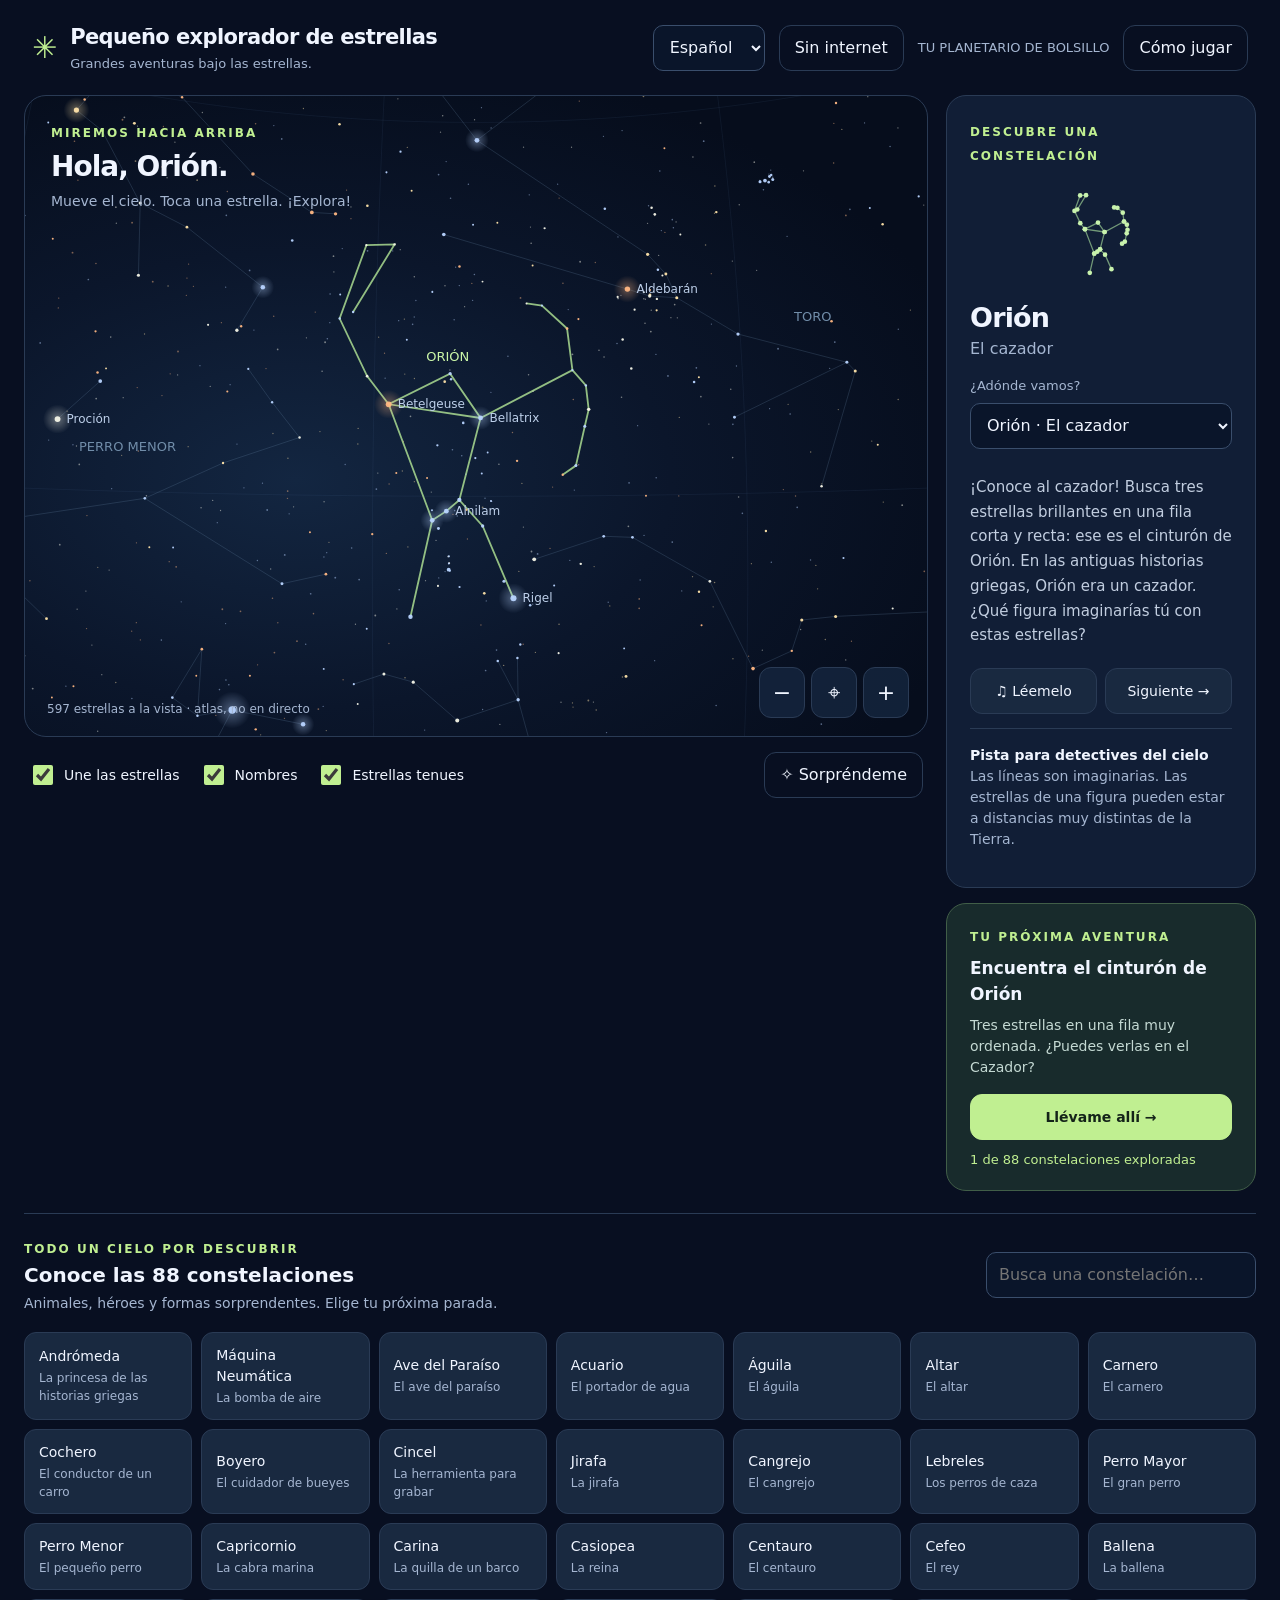
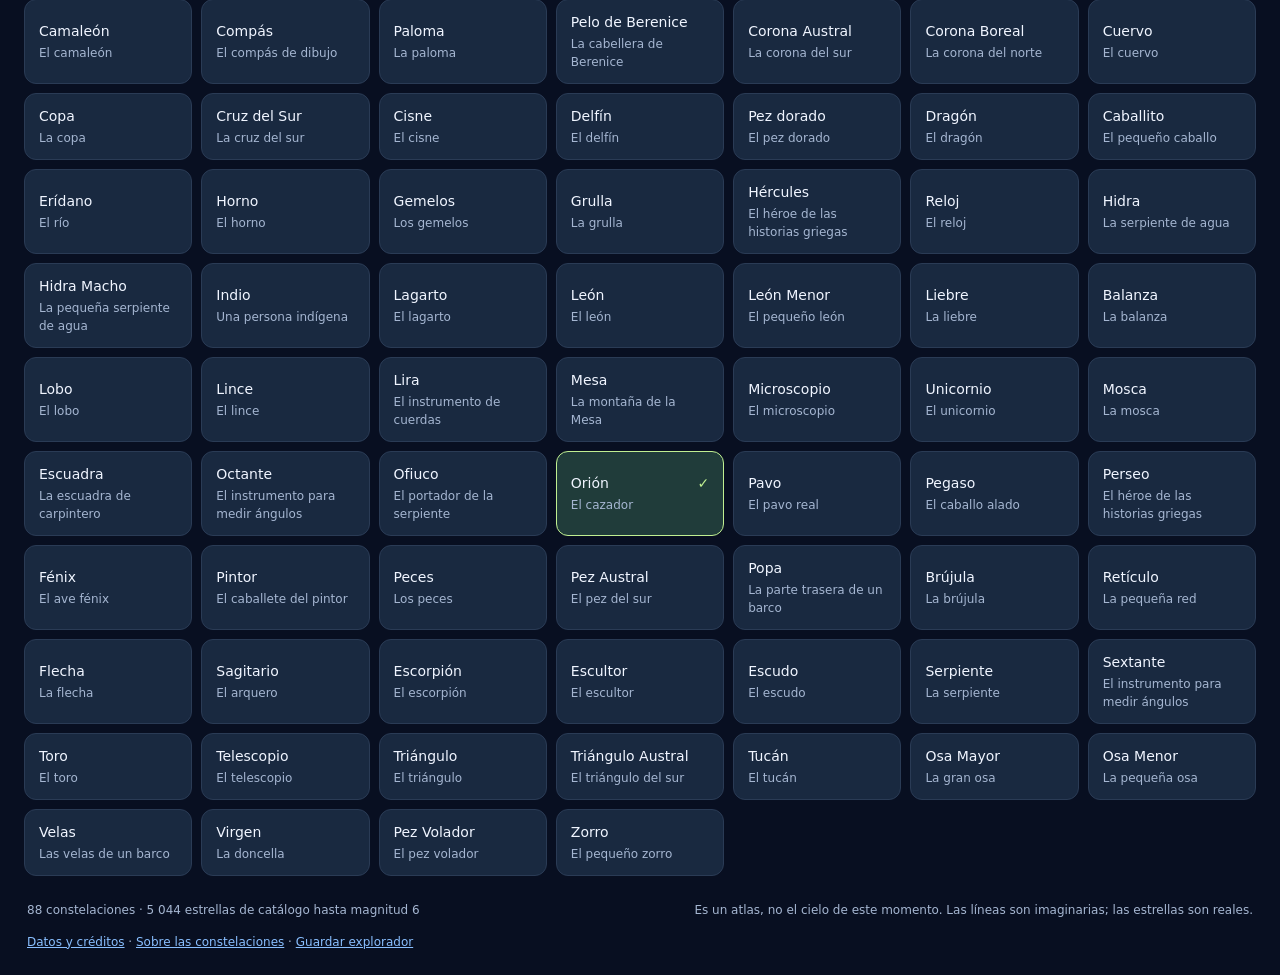
==== docs/index.html @ f2ec358d "Prepare standalone GitHub Pages site in docs folder" ====
<!doctype html>
<html lang="es"><head><meta charset="utf-8"><meta name="viewport" content="width=device-width, initial-scale=1"><meta name="theme-color" content="#080f21"><title>Explorador de estrellas</title>
<style>
:root{color-scheme:dark;--bg:#080f21;--panel:#111e36;--ink:#f0f5ff;--muted:#a5b6d1;--lime:#c0ef91;--line:#2a3b55;--blue:#89bfff}*{box-sizing:border-box}body{margin:0;background:var(--bg);color:var(--ink);font:16px/1.5 system-ui,-apple-system,sans-serif}button,input,select{font:inherit}button,select{cursor:pointer}button{min-height:46px;border:1px solid var(--line);border-radius:12px;background:#192940;color:var(--ink);padding:10px 15px;transition:background .15s}button:hover{background:#263d59}button:focus-visible,input:focus-visible,select:focus-visible,canvas:focus-visible{outline:3px solid var(--lime);outline-offset:3px}button:disabled{opacity:.4;cursor:default}.primary{background:var(--lime);color:#142319;border-color:var(--lime);font-weight:700}.primary:hover{background:#d2ffad}.ghost{background:transparent}.eyebrow{font-size:12px;font-weight:700;letter-spacing:.17em;text-transform:uppercase;color:var(--lime)}header{max-width:1600px;margin:auto;padding:22px 32px;display:flex;justify-content:space-between;align-items:center;gap:15px}.brand{display:flex;align-items:center;gap:13px}.brandmark{font-size:30px;color:var(--lime)}h1{font-size:21px;letter-spacing:-.6px;margin:0}.brand p{margin:0;font-size:13px;color:var(--muted)}.header-right{display:flex;align-items:center;gap:14px}.badge{font-size:13px;color:var(--muted)}main{max-width:1600px;margin:auto;padding:0 24px 24px}.workspace{display:grid;grid-template-columns:minmax(0,1fr) 310px;gap:18px}.sky-panel{position:relative;min-width:0;border:1px solid var(--line);border-radius:22px;overflow:hidden;background:radial-gradient(ellipse at 30% 60%,#132641 0,#0b162b 42%,#060d1c 80%)}.sky-title{position:absolute;top:24px;left:26px;pointer-events:none;z-index:1}.sky-title h2{font-size:28px;line-height:1.1;letter-spacing:-1px;margin:8px 0}.sky-title p{font-size:14px;color:var(--muted);margin:0}.sky-meta{position:absolute;left:22px;bottom:18px;pointer-events:none;color:var(--muted);font-size:12px;max-width:calc(100% - 165px)}canvas{display:block;width:100%;height:640px;touch-action:none;cursor:grab}canvas:active{cursor:grabbing}.zoom{position:absolute;right:18px;bottom:18px;display:flex;gap:6px}.zoom button{width:46px;padding:8px;font-size:22px;background:#13233beb}.map-toolbar{display:flex;align-items:center;justify-content:space-between;gap:14px;padding:15px 5px 0;flex-wrap:wrap}.toggles{display:flex;gap:20px;flex-wrap:wrap}.toggles label{display:flex;align-items:center;gap:8px;min-height:44px;font-size:14px;cursor:pointer}input[type=checkbox]{width:20px;height:20px;accent-color:var(--lime)}aside{display:flex;flex-direction:column;gap:15px}.explore-card{padding:23px;background:var(--panel);border:1px solid var(--line);border-radius:20px}.explore-card h2{font-size:27px;letter-spacing:-.8px;line-height:1.2;margin:15px 0 3px}.translation{color:var(--muted);margin:0 0 15px;font-size:16px}.description{font-size:15px;color:#c2cee0;margin:16px 0 20px;line-height:1.65}.wide{width:100%}.picker-label{font-size:13px;color:var(--muted);display:block;margin:0 0 7px}select,input[type=search]{width:100%;min-height:46px;border:1px solid #3a4e6c;border-radius:10px;padding:10px 12px;background:#0a152a;color:var(--ink)}select{margin-bottom:10px}.mini-map{display:block;width:100%;height:105px;margin:15px 0 0}.card-bottom{display:flex;gap:8px}.card-bottom button{font-size:14px;padding:10px;flex:1}.fact{border-top:1px solid var(--line);padding-top:16px;font-size:14px;color:var(--muted)}.fact strong{color:var(--ink)}.mission{padding:20px 23px;border:1px solid #415e48;background:#182b2c;border-radius:20px}.mission h3{font-size:17px;margin:8px 0}.mission p{color:#c4d9d3;font-size:14px;margin:0 0 16px}.mission button{font-size:14px}.progress{font-size:13px;color:var(--lime);margin-top:10px}.catalog{margin-top:22px;border-top:1px solid var(--line);padding-top:22px}.catalog-heading{display:flex;align-items:center;justify-content:space-between;gap:16px;flex-wrap:wrap}.catalog h2{font-size:20px;margin:0}.catalog-heading p{font-size:14px;color:var(--muted);margin:3px 0 0}.catalog input{width:270px}.constellation-grid{display:grid;grid-template-columns:repeat(auto-fill,minmax(155px,1fr));gap:9px;margin-top:18px}.constellation-grid button{text-align:left;padding:12px 14px;font-size:14px}.constellation-grid small{display:block;color:var(--muted);font-size:12px;margin-top:2px}.constellation-grid button[aria-pressed=true]{border-color:var(--lime);background:#203c3a}.visited{float:right;color:var(--lime)}footer{display:flex;justify-content:space-between;gap:14px;flex-wrap:wrap;font-size:12px;color:var(--muted);padding:25px 3px 0}a{color:var(--blue)}dialog{max-width:530px;width:calc(100% - 32px);background:var(--panel);color:var(--ink);border:1px solid var(--line);border-radius:20px;padding:28px}dialog::backdrop{background:#000a}dialog h2{margin-top:0}dialog li{margin:12px 0}dialog p,dialog li{color:#c2cee0}.star-info{display:none;border:1px solid #536f93;background:#162844;border-radius:16px;padding:18px;margin-bottom:15px}.star-info h3{font-size:22px;margin:0 0 6px}.star-info p{font-size:14px;color:#c3d3e8;margin:8px 0}.star-info .close{float:right;min-height:36px;padding:4px 10px}.star-info.visible{display:block}.no-results{color:var(--muted)}@media(min-width:1400px){canvas{height:690px}.workspace{grid-template-columns:minmax(0,1fr) 340px}}@media(max-width:950px){header{padding:18px 22px}.workspace{grid-template-columns:minmax(0,1fr) 270px;gap:12px}.explore-card{padding:18px}canvas{height:620px}.sky-title{left:20px}.sky-title h2{font-size:24px}.badge{display:none}}@media(max-width:700px){header{padding:15px 16px}h1{font-size:18px}.brand p{font-size:12px}.brandmark{font-size:25px}main{padding:0 12px 20px}.workspace{grid-template-columns:1fr}.sky-title{top:18px;left:18px}.sky-title h2{font-size:24px}canvas{height:480px}.sky-panel{border-radius:17px}.map-toolbar{padding-bottom:6px}.toggles{gap:10px}aside{display:grid;grid-template-columns:1fr 1fr;align-items:start}.explore-card{grid-column:1/-1}.mini-map{height:100px}.mission{grid-column:1/-1}.catalog input{width:100%}.catalog-heading{align-items:stretch}.header-right button{padding:8px 12px;font-size:14px}.sky-meta{font-size:11px}.constellation-grid{grid-template-columns:repeat(2,minmax(0,1fr))}}@media(prefers-reduced-motion:reduce){*{transition:none!important}}
.header-right{flex-wrap:wrap;justify-content:flex-end}.language-label select{width:auto;margin:0;min-width:112px}.sr-only{position:absolute;width:1px;height:1px;overflow:hidden;clip-path:inset(50%)}.offline-status{font-size:14px;color:var(--lime);margin:12px 0}.offline-link{display:block;margin:12px 0;padding:12px;border:1px solid var(--line);border-radius:12px;text-align:center;text-decoration:none} @media(max-width:700px){header{flex-wrap:wrap}.header-right{width:100%;justify-content:flex-start;gap:8px}.brand{width:100%}.header-right button{flex:1}.header-right select{font-size:16px}}
</style><link rel="manifest" href="./manifest.webmanifest"><link rel="apple-touch-icon" href="./icon-192.png"><meta name="apple-mobile-web-app-capable" content="yes"><meta name="apple-mobile-web-app-status-bar-style" content="black-translucent"></head><body>
<header><div class="brand"><span class="brandmark" aria-hidden="true">✳</span><div><h1 data-i18n="title">Pequeño explorador de estrellas</h1><p><span data-i18n="tagline">Big adventures. One night sky.</span></p></div></div><div class="header-right"><label class="language-label"><span class="sr-only" data-i18n="language">Language / Idioma</span><select id="language" aria-label="Language / Idioma"><option value="es">Español</option><option value="en">English</option></select></label><button id="offlineButton" class="ghost"><span data-i18n="offline">Use offline</span></button><span class="badge"><span data-i18n="badge">YOUR POCKET PLANETARIUM</span></span><button id="help" class="ghost"><span data-i18n="help">How to play</span></button></div></header>
<main><div class="workspace"><section><div class="sky-panel"><div class="sky-title"><span class="eyebrow"><span data-i18n="look">LET’S LOOK UP</span></span><h2 id="skyHeading">Hello, Orion.</h2><p><span data-i18n="hint">Drag the sky. Tap a star. Get curious.</span></p></div><canvas id="sky" tabindex="0" role="img" aria-label="Interactive sky atlas. Drag to look around, pinch to zoom, or use arrow keys and plus and minus. Tap a star for details. Use the constellation list below for keyboard navigation.">Interactive star map. Choose a constellation below to read about it.</canvas><div class="sky-meta" id="skyMeta">Sky atlas · explore any direction</div><div class="zoom"><button id="out" aria-label="Zoom out">−</button><button id="home" aria-label="Return to selected constellation">⌖</button><button id="in" aria-label="Zoom in">+</button></div></div><div class="map-toolbar"><div class="toggles"><label><input type="checkbox" id="lines" checked><span data-i18n="lines">Connect the stars</span></label><label><input type="checkbox" id="labels" checked><span data-i18n="labels">Names</span></label><label><input type="checkbox" id="faint" checked><span data-i18n="faint">Faint stars</span></label></div><button id="surprise" class="ghost">✧ Surprise me</button></div></section>
<aside><div class="explore-card"><span class="eyebrow"><span data-i18n="spotlight">CONSTELLATION SPOTLIGHT</span></span><svg id="mini" class="mini-map" aria-label="Selected constellation pattern" role="img"></svg><h2 id="name">Orion</h2><p id="translation" class="translation">The Hunter</p><label for="choose" class="picker-label"><span data-i18n="where">Where shall we go?</span></label><select id="choose" aria-label="Choose from all 88 constellations"></select><div id="starInfo" class="star-info" aria-live="polite"></div><p id="description" class="description"></p><div class="card-bottom"><button id="listen">♫ Read to me</button><button id="next"><span data-i18n="next">Next →</span></button></div><p id="fact" class="fact"></p></div><div class="mission"><span class="eyebrow"><span data-i18n="adventure">YOUR NEXT ADVENTURE</span></span><h3 id="missionTitle">Find Orion’s belt</h3><p id="missionText">Three stars in a neat little row. Can you spot them in the Hunter?</p><button id="missionButton" class="primary wide"><span data-i18n="take">Take me there →</span></button><div id="progress" class="progress" aria-live="polite">1 of 88 constellations explored</div></div></aside></div>
<section class="catalog"><div class="catalog-heading"><div><span class="eyebrow"><span data-i18n="entire">AN ENTIRE SKY TO DISCOVER</span></span><h2><span data-i18n="meet">Meet all 88 constellations</span></h2><p><span data-i18n="catalogHint">Animals, heroes, and surprising shapes. Pick your next stop.</span></p></div><input id="search" type="search" placeholder="Find a constellation…" aria-label="Search constellations by name or meaning"></div><div id="grid" class="constellation-grid"></div></section>
<footer><span id="coverage"></span><span><span data-i18n="atlasNote">Atlas view, not your sky right now. Lines are imaginary; stars are real.</span></span><span><a href="https://github.com/ofrohn/d3-celestial" target="_blank" rel="noreferrer"><span data-i18n="credits">Star data & credits</span></a> · <a href="https://iauarchive.eso.org/public/themes/constellations/" target="_blank" rel="noreferrer"><span data-i18n="about">About constellations</span></a> · <a href="explorer.html" download="little-star-explorer.html"><span data-i18n="save">Save explorer</span></a></span></footer>
</main><dialog id="helpDialog"><h2><span data-i18n="helpTitle">Your adventure starts here ✧</span></h2><ol id="helpSteps"><li><strong>Drag the sky</strong> with one finger to look around.</li><li><strong>Pinch with two fingers</strong> or use + and − to zoom.</li><li><strong>Tap a star</strong> to find its name and color.</li><li><strong>Choose a constellation</strong> and follow its connect-the-dots shape.</li><li>Try <strong>Read to me</strong> to hear the words aloud.</li></ol><p><span data-i18n="helpAtlas">This is a map of the whole sky, not a live view from your garden. Stars can be very far apart even when they look close together. The drawings are one way people imagine the patterns; different cultures tell different stories.</span></p><p><span data-i18n="helpStorage">Your discoveries are saved on this device when browser storage is available. No account needed in a copy hosted on your own website.</span></p><button id="closeHelp" class="primary wide"><span data-i18n="closeHelp">Let’s explore!</span></button></dialog>
<!--
Third-party notices: d3-celestial data by Olaf Frohn.
Copyright (c) 2015, Olaf Frohn
All rights reserved.

Redistribution and use in source and binary forms, with or without modification, are permitted provided that the following conditions are met:

1. Redistributions of source code must retain the above copyright notice, this list of conditions and the following disclaimer.

2. Redistributions in binary form must reproduce the above copyright notice, this list of conditions and the following disclaimer in the documentation and/or other materials provided with the distribution.

3. Neither the name of the copyright holder nor the names of its contributors may be used to endorse or promote products derived from this software without specific prior written permission.

THIS SOFTWARE IS PROVIDED BY THE COPYRIGHT HOLDERS AND CONTRIBUTORS "AS IS" AND ANY EXPRESS OR IMPLIED WARRANTIES, INCLUDING, BUT NOT LIMITED TO, THE IMPLIED WARRANTIES OF MERCHANTABILITY AND FITNESS FOR A PARTICULAR PURPOSE ARE DISCLAIMED. IN NO EVENT SHALL THE COPYRIGHT HOLDER OR CONTRIBUTORS BE LIABLE FOR ANY DIRECT, INDIRECT, INCIDENTAL, SPECIAL, EXEMPLARY, OR CONSEQUENTIAL DAMAGES (INCLUDING, BUT NOT LIMITED TO, PROCUREMENT OF SUBSTITUTE GOODS OR SERVICES; LOSS OF USE, DATA, OR PROFITS; OR BUSINESS INTERRUPTION) HOWEVER CAUSED AND ON ANY THEORY OF LIABILITY, WHETHER IN CONTRACT, STRICT LIABILITY, OR TORT (INCLUDING NEGLIGENCE OR OTHERWISE) ARISING IN ANY WAY OUT OF THE USE OF THIS SOFTWARE, EVEN IF ADVISED OF THE POSSIBILITY OF SUCH DAMAGE.
-->
<dialog id="offlineDialog"><h2 data-i18n="offlineTitle">Take the stars with you</h2><p data-i18n="offlineIntro">The map, stars, stories, and both languages are included. Choose how to keep them.</p><a id="offlinePage" class="offline-link" href="./offline/index.html" target="_top" data-i18n="offlineOpen">Open the tablet offline edition</a><ol id="offlineSteps"></ol><p id="offlineStatus" class="offline-status" role="status"></p><p data-i18n="offlineFile">On a computer, save the HTML file and open it in a web browser without internet. On iPad, use Add to Home Screen; the Files preview may not run interactive HTML.</p><a id="offlineDownload" class="offline-link" download="explorador-estrellas.html" data-i18n="offlineDownload">Download the complete HTML file</a><p data-i18n="offlineVoice">Read-aloud needs a voice installed on the device. Some voices need internet. The text and map always work offline after saving.</p><button id="closeOffline" class="primary wide" data-i18n="done">Done</button></dialog>
<script id="atlas-data" type="application/json">{"stars":[{"id":88,"p":[0.2691,-48.8099],"mag":5.71,"bv":0.911,"name":""},{"id":107,"p":[0.3338,-50.3374],"mag":5.53,"bv":1.615,"name":""},{"id":122,"p":[0.3988,-77.0657],"mag":4.78,"bv":1.254,"name":""},{"id":124,"p":[0.4042,61.2228],"mag":5.58,"bv":0.407,"name":""},{"id":145,"p":[0.456,-3.0275],"mag":5.13,"bv":-0.128,"name":""},{"id":154,"p":[0.4901,-6.0141],"mag":4.37,"bv":1.631,"name":""},{"id":171,"p":[0.5423,27.0823],"mag":5.8,"bv":0.69,"name":""},{"id":183,"p":[0.583,-29.7204],"mag":5.04,"bv":-0.15,"name":""},{"id":194,"p":[0.6238,8.4855],"mag":5.7,"bv":0.315,"name":""},{"id":207,"p":[0.6504,66.099],"mag":5.87,"bv":1.073,"name":""},{"id":301,"p":[0.935,-17.336],"mag":4.55,"bv":-0.047,"name":""},{"id":330,"p":[1.0569,62.2877],"mag":5.9,"bv":0.274,"name":""},{"id":343,"p":[1.0825,-16.529],"mag":5.78,"bv":1.084,"name":""},{"id":355,"p":[1.1255,-10.5095],"mag":4.99,"bv":1.619,"name":""},{"id":377,"p":[1.1721,-71.4369],"mag":5.59,"bv":-0.1,"name":""},{"id":379,"p":[1.1749,67.1664],"mag":5.68,"bv":1.051,"name":""},{"id":418,"p":[1.2756,61.314],"mag":5.8,"bv":-0.067,"name":""},{"id":443,"p":[1.3339,-5.7076],"mag":4.61,"bv":1.029,"name":""},{"id":476,"p":[1.4248,13.3963],"mag":5.55,"bv":0.901,"name":""},{"id":518,"p":[1.5659,58.4367],"mag":5.98,"bv":0.687,"name":""},{"id":522,"p":[1.5799,-49.0752],"mag":5.7,"bv":0.519,"name":""},{"id":531,"p":[1.6106,64.1962],"mag":5.57,"bv":-0.023,"name":""},{"id":636,"p":[1.9454,-22.5086],"mag":5.93,"bv":0.141,"name":""},{"id":655,"p":[2.0145,-33.5293],"mag":5.67,"bv":1.119,"name":""},{"id":671,"p":[2.0731,-8.8241],"mag":5.99,"bv":1.034,"name":""},{"id":677,"p":[2.0969,29.0904],"mag":2.07,"bv":-0.038,"name":"Alpheratz"},{"id":729,"p":[2.2601,18.212],"mag":5.57,"bv":1.043,"name":""},{"id":746,"p":[2.2945,59.1498],"mag":2.28,"bv":0.38,"name":"Caph"},{"id":761,"p":[2.3378,-27.9879],"mag":5.42,"bv":0.414,"name":""},{"id":765,"p":[2.3527,-45.7474],"mag":3.88,"bv":1.013,"name":""},{"id":813,"p":[2.5092,11.1458],"mag":5.54,"bv":-0.064,"name":""},{"id":814,"p":[2.5091,-82.224],"mag":5.29,"bv":1.049,"name":""},{"id":840,"p":[2.5786,-5.2486],"mag":5.84,"bv":0.973,"name":""},{"id":841,"p":[2.5802,46.0723],"mag":5.01,"bv":0.405,"name":""},{"id":873,"p":[2.6785,-12.5799],"mag":5.84,"bv":1.0,"name":""},{"id":910,"p":[2.8161,-15.468],"mag":4.89,"bv":0.487,"name":""},{"id":930,"p":[2.8934,-27.7997],"mag":5.41,"bv":1.346,"name":""},{"id":950,"p":[2.9334,-35.1331],"mag":5.24,"bv":0.459,"name":""},{"id":983,"p":[3.0416,-17.9383],"mag":5.29,"bv":1.478,"name":""},{"id":1067,"p":[3.309,15.1836],"mag":2.83,"bv":-0.19,"name":"Algenib"},{"id":1074,"p":[3.3318,-84.994],"mag":5.78,"bv":1.71,"name":""},{"id":1086,"p":[3.3785,41.0354],"mag":5.71,"bv":0.331,"name":""},{"id":1096,"p":[3.426,-26.0223],"mag":5.94,"bv":1.548,"name":""},{"id":1158,"p":[3.6151,-7.7805],"mag":5.13,"bv":1.601,"name":""},{"id":1168,"p":[3.6507,20.2067],"mag":4.79,"bv":1.572,"name":""},{"id":1170,"p":[3.6601,-18.9329],"mag":4.44,"bv":1.64,"name":""},{"id":1191,"p":[3.7271,-9.5696],"mag":5.77,"bv":-0.084,"name":""},{"id":1288,"p":[4.0369,-31.4464],"mag":5.66,"bv":1.35,"name":""},{"id":1354,"p":[4.2377,61.5332],"mag":5.74,"bv":0.898,"name":""},{"id":1366,"p":[4.2729,38.6816],"mag":4.61,"bv":0.059,"name":""},{"id":1372,"p":[4.2877,47.9474],"mag":5.86,"bv":-0.079,"name":""},{"id":1473,"p":[4.5819,36.7852],"mag":4.51,"bv":0.054,"name":""},{"id":1493,"p":[4.6594,31.5172],"mag":5.88,"bv":-0.014,"name":""},{"id":1562,"p":[4.857,-8.8239],"mag":3.56,"bv":1.214,"name":"Deneb Kaitos Shemali"},{"id":1599,"p":[5.0178,-64.8748],"mag":4.23,"bv":0.576,"name":""},{"id":1630,"p":[5.1017,30.9356],"mag":5.89,"bv":-0.098,"name":""},{"id":1645,"p":[5.1494,8.1903],"mag":5.38,"bv":1.343,"name":""},{"id":1647,"p":[5.1627,-69.6249],"mag":5.5,"bv":-0.046,"name":""},{"id":1657,"p":[5.1897,32.9112],"mag":5.79,"bv":1.595,"name":""},{"id":1686,"p":[5.2803,37.9686],"mag":5.16,"bv":0.442,"name":""},{"id":1706,"p":[5.3699,-77.4269],"mag":5.96,"bv":1.397,"name":""},{"id":1708,"p":[5.38,-28.9815],"mag":5.18,"bv":1.006,"name":""},{"id":1728,"p":[5.4428,-20.058],"mag":5.61,"bv":1.58,"name":""},{"id":1921,"p":[6.0652,52.0199],"mag":5.58,"bv":-0.11,"name":""},{"id":1960,"p":[6.1979,61.8311],"mag":5.38,"bv":0.008,"name":""},{"id":1982,"p":[6.2767,53.0468],"mag":5.72,"bv":-0.056,"name":""},{"id":2006,"p":[6.3509,1.9397],"mag":5.77,"bv":0.855,"name":""},{"id":2021,"p":[6.4378,-77.2542],"mag":2.82,"bv":0.618,"name":""},{"id":2072,"p":[6.5508,-43.6798],"mag":3.93,"bv":0.175,"name":""},{"id":2081,"p":[6.571,-42.306],"mag":2.4,"bv":1.083,"name":"Ankaa"},{"id":2159,"p":[6.8113,-25.5472],"mag":5.99,"bv":1.022,"name":""},{"id":2210,"p":[6.9821,-33.0072],"mag":4.86,"bv":1.634,"name":""},{"id":2219,"p":[7.0121,17.8931],"mag":5.01,"bv":1.584,"name":""},{"id":2225,"p":[7.0569,44.3945],"mag":5.18,"bv":0.043,"name":""},{"id":2240,"p":[7.1105,-39.915],"mag":5.42,"bv":1.556,"name":""},{"id":2353,"p":[7.5098,-3.9573],"mag":5.72,"bv":1.545,"name":""},{"id":2355,"p":[7.5307,29.7516],"mag":5.2,"bv":0.271,"name":""},{"id":2377,"p":[7.5831,59.9776],"mag":5.94,"bv":-0.003,"name":""},{"id":2381,"p":[7.5944,-23.7877],"mag":5.17,"bv":0.128,"name":""},{"id":2383,"p":[7.6088,-48.2149],"mag":5.67,"bv":0.367,"name":""},{"id":2472,"p":[7.8541,-48.8035],"mag":4.76,"bv":0.018,"name":""},{"id":2475,"p":[7.8568,33.5816],"mag":5.88,"bv":1.133,"name":""},{"id":2484,"p":[7.8861,-62.9582],"mag":4.36,"bv":-0.064,"name":""},{"id":2487,"p":[7.8895,-62.9656],"mag":4.53,"bv":0.147,"name":""},{"id":2497,"p":[7.9215,52.8395],"mag":5.59,"bv":1.163,"name":""},{"id":2505,"p":[7.9432,54.5223],"mag":4.74,"bv":-0.098,"name":""},{"id":2548,"p":[8.0991,6.9555],"mag":5.69,"bv":-0.014,"name":""},{"id":2568,"p":[8.1479,20.2943],"mag":5.38,"bv":1.069,"name":""},{"id":2578,"p":[8.1829,-63.0315],"mag":5.07,"bv":0.038,"name":""},{"id":2599,"p":[8.25,62.9318],"mag":4.17,"bv":0.13,"name":""},{"id":2611,"p":[8.2933,54.895],"mag":5.93,"bv":1.037,"name":""},{"id":2661,"p":[8.421,-29.5583],"mag":5.55,"bv":1.262,"name":""},{"id":2711,"p":[8.616,-52.3731],"mag":5.57,"bv":0.472,"name":""},{"id":2762,"p":[8.812,-3.5928],"mag":5.2,"bv":0.567,"name":""},{"id":2787,"p":[8.8868,-0.5056],"mag":5.94,"bv":0.444,"name":""},{"id":2802,"p":[8.9216,-48.0009],"mag":5.51,"bv":0.461,"name":""},{"id":2854,"p":[9.0346,54.1685],"mag":5.08,"bv":-0.098,"name":""},{"id":2876,"p":[9.1139,60.3262],"mag":5.78,"bv":0.294,"name":""},{"id":2900,"p":[9.1935,44.4886],"mag":5.14,"bv":1.587,"name":""},{"id":2903,"p":[9.1971,15.2317],"mag":5.89,"bv":-0.146,"name":""},{"id":2912,"p":[9.2202,33.7193],"mag":4.34,"bv":-0.123,"name":""},{"id":2920,"p":[9.2429,53.8969],"mag":3.69,"bv":-0.196,"name":"Fulu"},{"id":2941,"p":[9.3363,-24.7673],"mag":5.57,"bv":0.715,"name":""},{"id":2942,"p":[9.3384,35.3995],"mag":5.45,"bv":0.886,"name":""},{"id":3031,"p":[9.6389,29.3118],"mag":4.34,"bv":0.871,"name":""},{"id":3083,"p":[9.7912,49.3546],"mag":5.45,"bv":1.644,"name":""},{"id":3092,"p":[9.832,30.861],"mag":3.27,"bv":1.268,"name":""},{"id":3093,"p":[9.8409,21.2505],"mag":5.88,"bv":0.85,"name":""},{"id":3137,"p":[9.9665,-44.7963],"mag":6,"bv":1.142,"name":""},{"id":3138,"p":[9.9815,21.4385],"mag":5.36,"bv":1.16,"name":""},{"id":3170,"p":[10.107,-59.4546],"mag":5.89,"bv":0.564,"name":""},{"id":3179,"p":[10.1268,56.5373],"mag":2.24,"bv":1.17,"name":"Shedar"},{"id":3193,"p":[10.1766,-4.3518],"mag":5.9,"bv":1.091,"name":""},{"id":3231,"p":[10.2799,39.4587],"mag":5.3,"bv":0.891,"name":""},{"id":3245,"p":[10.3315,-46.085],"mag":4.59,"bv":0.953,"name":""},{"id":3277,"p":[10.4433,-56.5013],"mag":5.72,"bv":0.131,"name":""},{"id":3299,"p":[10.5143,66.1476],"mag":5.83,"bv":1.042,"name":""},{"id":3300,"p":[10.5162,50.5125],"mag":4.8,"bv":-0.105,"name":""},{"id":3330,"p":[10.6182,-65.468],"mag":5.38,"bv":0.515,"name":""},{"id":3352,"p":[10.6748,-60.2628],"mag":5.99,"bv":1.318,"name":""},{"id":3405,"p":[10.8385,-57.4631],"mag":4.36,"bv":0.024,"name":""},{"id":3414,"p":[10.867,47.0245],"mag":4.95,"bv":0.17,"name":""},{"id":3419,"p":[10.8974,-17.9866],"mag":2.04,"bv":1.019,"name":"Diphda"},{"id":3455,"p":[11.0475,-10.6096],"mag":4.77,"bv":0.998,"name":"Alnitham"},{"id":3456,"p":[11.0504,-38.4217],"mag":5.9,"bv":1.144,"name":""},{"id":3478,"p":[11.1091,47.864],"mag":5.66,"bv":-0.113,"name":""},{"id":3504,"p":[11.1813,48.2844],"mag":4.48,"bv":-0.069,"name":""},{"id":3505,"p":[11.185,-22.0061],"mag":5.22,"bv":0.35,"name":""},{"id":3521,"p":[11.2377,-42.6766],"mag":5.94,"bv":0.297,"name":""},{"id":3544,"p":[11.3216,55.2214],"mag":5.41,"bv":0.022,"name":""},{"id":3572,"p":[11.4128,74.9881],"mag":5.64,"bv":0.078,"name":""},{"id":3583,"p":[11.44,-47.552],"mag":5.8,"bv":0.635,"name":""},{"id":3607,"p":[11.549,-22.5221],"mag":5.49,"bv":0.978,"name":""},{"id":3632,"p":[11.6373,15.4755],"mag":5.36,"bv":1.559,"name":""},{"id":3675,"p":[11.7561,11.9738],"mag":5.51,"bv":0.987,"name":""},{"id":3693,"p":[11.8347,24.2672],"mag":4.08,"bv":1.1,"name":""},{"id":3697,"p":[11.8485,6.741],"mag":5.98,"bv":0.941,"name":""},{"id":3717,"p":[11.9301,-18.0613],"mag":5.7,"bv":1.3,"name":""},{"id":3721,"p":[11.9419,74.8476],"mag":5.42,"bv":-0.066,"name":""},{"id":3741,"p":[12.0044,-21.7225],"mag":5.57,"bv":-0.058,"name":""},{"id":3750,"p":[12.0381,72.6745],"mag":5.86,"bv":1.01,"name":""},{"id":3760,"p":[12.0725,7.2999],"mag":5.92,"bv":1.104,"name":""},{"id":3765,"p":[12.0957,5.2806],"mag":5.74,"bv":0.89,"name":""},{"id":3781,"p":[12.1476,-74.9234],"mag":5.09,"bv":1.345,"name":""},{"id":3786,"p":[12.1706,7.5851],"mag":4.44,"bv":1.5,"name":"Kuton"},{"id":3801,"p":[12.2084,50.9682],"mag":4.9,"bv":-0.091,"name":""},{"id":3810,"p":[12.2446,16.9406],"mag":5.07,"bv":0.502,"name":""},{"id":3821,"p":[12.2762,57.8152],"mag":3.46,"bv":0.587,"name":"Achird"},{"id":3834,"p":[12.3081,-24.1367],"mag":5.9,"bv":0.944,"name":""},{"id":3849,"p":[12.3567,-13.5613],"mag":5.59,"bv":1.325,"name":""},{"id":3881,"p":[12.4535,41.0789],"mag":4.53,"bv":-0.136,"name":""},{"id":3885,"p":[12.4715,27.7103],"mag":5.55,"bv":0.398,"name":""},{"id":3909,"p":[12.5316,-10.6443],"mag":5.17,"bv":0.514,"name":""},{"id":3949,"p":[12.6716,-50.9868],"mag":5.24,"bv":0.356,"name":""},{"id":3951,"p":[12.6817,64.2475],"mag":5.35,"bv":0.528,"name":""},{"id":4104,"p":[13.1693,-24.0058],"mag":5.47,"bv":1.275,"name":""},{"id":4147,"p":[13.2521,-1.1443],"mag":4.78,"bv":1.55,"name":""},{"id":4151,"p":[13.2675,61.124],"mag":4.8,"bv":0.54,"name":""},{"id":4200,"p":[13.4078,-62.8714],"mag":5.73,"bv":1.574,"name":""},{"id":4267,"p":[13.6468,19.1884],"mag":5.8,"bv":-0.016,"name":""},{"id":4283,"p":[13.7212,83.7074],"mag":5.59,"bv":0.105,"name":""},{"id":4288,"p":[13.7421,23.6283],"mag":5.46,"bv":1.012,"name":""},{"id":4292,"p":[13.7507,58.9727],"mag":4.83,"bv":1.216,"name":""},{"id":4293,"p":[13.7513,-69.5271],"mag":5.45,"bv":1.095,"name":""},{"id":4346,"p":[13.9267,-7.3471],"mag":5.88,"bv":1.52,"name":""},{"id":4371,"p":[14.0062,-11.2665],"mag":5.35,"bv":1.505,"name":""},{"id":4422,"p":[14.1663,59.1811],"mag":4.62,"bv":0.957,"name":"Castula"},{"id":4427,"p":[14.1772,60.7167],"mag":2.15,"bv":-0.046,"name":"Navi"},{"id":4436,"p":[14.1884,38.4993],"mag":3.86,"bv":0.13,"name":""},{"id":4440,"p":[14.1957,60.3628],"mag":5.56,"bv":-0.054,"name":""},{"id":4463,"p":[14.3017,23.4176],"mag":4.4,"bv":0.94,"name":""},{"id":4510,"p":[14.459,28.9922],"mag":5.44,"bv":1.076,"name":""},{"id":4552,"p":[14.5592,33.9509],"mag":5.99,"bv":1.0,"name":""},{"id":4572,"p":[14.6294,66.3518],"mag":5.97,"bv":-0.008,"name":""},{"id":4577,"p":[14.6515,-29.3574],"mag":4.3,"bv":-0.154,"name":""},{"id":4587,"p":[14.6828,-11.38],"mag":5.62,"bv":0.949,"name":""},{"id":4675,"p":[15.0148,44.7132],"mag":5.69,"bv":-0.01,"name":""},{"id":4770,"p":[15.3261,-38.9165],"mag":5.59,"bv":1.185,"name":""},{"id":4852,"p":[15.6101,-31.552],"mag":5.5,"bv":0.083,"name":""},{"id":4889,"p":[15.7046,31.8043],"mag":5.5,"bv":-0.043,"name":""},{"id":4890,"p":[15.705,-46.3973],"mag":5.39,"bv":0.9,"name":""},{"id":4903,"p":[15.7261,41.3452],"mag":5.95,"bv":0.161,"name":""},{"id":4906,"p":[15.7359,7.8901],"mag":4.27,"bv":0.952,"name":""},{"id":4914,"p":[15.7606,-4.8366],"mag":5.4,"bv":1.106,"name":""},{"id":4962,"p":[15.9042,61.0748],"mag":5.92,"bv":0.512,"name":""},{"id":4998,"p":[16.01,52.5022],"mag":5.99,"bv":1.447,"name":""},{"id":5021,"p":[16.081,61.5802],"mag":5.83,"bv":0.569,"name":""},{"id":5081,"p":[16.2723,14.9461],"mag":5.64,"bv":0.42,"name":""},{"id":5131,"p":[16.4206,21.4732],"mag":5.33,"bv":0.003,"name":""},{"id":5132,"p":[16.4238,21.4654],"mag":5.55,"bv":-0.048,"name":""},{"id":5164,"p":[16.5215,-9.8394],"mag":5.58,"bv":0.009,"name":""},{"id":5165,"p":[16.521,-46.7184],"mag":3.32,"bv":0.885,"name":""},{"id":5268,"p":[16.8278,-61.7753],"mag":5.36,"bv":0.884,"name":""},{"id":5296,"p":[16.9425,-9.7856],"mag":5.71,"bv":0.446,"name":""},{"id":5300,"p":[16.9494,-41.4869],"mag":5.21,"bv":0.159,"name":""},{"id":5310,"p":[16.9882,20.7391],"mag":5.56,"bv":0.121,"name":""},{"id":5317,"p":[17.0035,43.9421],"mag":5.04,"bv":0.109,"name":""},{"id":5336,"p":[17.0683,54.9203],"mag":5.17,"bv":0.704,"name":"Marfak"},{"id":5346,"p":[17.0925,5.6498],"mag":5.51,"bv":0.334,"name":""},{"id":5348,"p":[17.0962,-55.2458],"mag":3.94,"bv":-0.12,"name":"Wurren"},{"id":5361,"p":[17.1394,58.2634],"mag":5.77,"bv":-0.019,"name":""},{"id":5364,"p":[17.1475,-10.1823],"mag":3.46,"bv":1.161,"name":"Dheneb"},{"id":5372,"p":[17.187,86.2571],"mag":4.24,"bv":1.213,"name":""},{"id":5434,"p":[17.3755,47.2418],"mag":4.26,"bv":0.012,"name":""},{"id":5447,"p":[17.433,35.6206],"mag":2.07,"bv":1.576,"name":"Mirach"},{"id":5454,"p":[17.455,19.6584],"mag":5.57,"bv":0.697,"name":""},{"id":5493,"p":[17.5781,42.0815],"mag":5.67,"bv":0.603,"name":""},{"id":5494,"p":[17.581,25.4578],"mag":5.81,"bv":1.466,"name":""},{"id":5510,"p":[17.6398,2.4457],"mag":5.97,"bv":1.491,"name":""},{"id":5518,"p":[17.6638,68.7786],"mag":5.32,"bv":-0.014,"name":""},{"id":5542,"p":[17.7757,55.1499],"mag":4.34,"bv":0.17,"name":"Marfak"},{"id":5544,"p":[17.7782,31.4247],"mag":5.15,"bv":0.261,"name":""},{"id":5550,"p":[17.7928,37.7241],"mag":5.8,"bv":-0.095,"name":""},{"id":5566,"p":[17.8565,64.2027],"mag":5.56,"bv":-0.052,"name":""},{"id":5571,"p":[17.8634,21.0347],"mag":4.66,"bv":1.024,"name":""},{"id":5586,"p":[17.9152,30.0896],"mag":4.51,"bv":1.092,"name":""},{"id":5589,"p":[17.9225,65.0189],"mag":5.57,"bv":-0.072,"name":""},{"id":5594,"p":[17.9313,-2.2511],"mag":5.93,"bv":1.403,"name":""},{"id":5626,"p":[18.0701,79.674],"mag":5.6,"bv":0.008,"name":""},{"id":5661,"p":[18.1893,-37.8565],"mag":5.95,"bv":0.281,"name":""},{"id":5737,"p":[18.4329,7.5754],"mag":5.21,"bv":0.32,"name":"Revati"},{"id":5742,"p":[18.4373,24.5837],"mag":4.67,"bv":1.047,"name":""},{"id":5778,"p":[18.5318,16.1335],"mag":5.97,"bv":-0.082,"name":""},{"id":5799,"p":[18.6002,-7.9228],"mag":5.14,"bv":0.448,"name":""},{"id":5833,"p":[18.7049,-0.9738],"mag":5.7,"bv":0.428,"name":""},{"id":5862,"p":[18.7963,-45.5317],"mag":4.97,"bv":0.571,"name":""},{"id":5896,"p":[18.9423,-68.8759],"mag":4.25,"bv":0.48,"name":""},{"id":5926,"p":[19.0496,71.7438],"mag":5.87,"bv":2.042,"name":""},{"id":5951,"p":[19.1512,-2.5004],"mag":5.42,"bv":0.888,"name":""},{"id":6061,"p":[19.4498,3.6145],"mag":5.13,"bv":0.071,"name":""},{"id":6193,"p":[19.8666,27.2641],"mag":4.74,"bv":0.032,"name":""},{"id":6226,"p":[19.9512,-0.509],"mag":5.87,"bv":0.635,"name":""},{"id":6242,"p":[20.0205,58.2316],"mag":4.95,"bv":0.683,"name":""},{"id":6315,"p":[20.2807,28.7382],"mag":5.23,"bv":1.396,"name":""},{"id":6411,"p":[20.5851,45.5288],"mag":4.87,"bv":1.077,"name":"Adhil"},{"id":6492,"p":[20.854,20.469],"mag":5.97,"bv":1.677,"name":""},{"id":6502,"p":[20.879,-30.9456],"mag":5.84,"bv":1.612,"name":""},{"id":6514,"p":[20.9192,37.7149],"mag":5.6,"bv":0.276,"name":""},{"id":6537,"p":[21.0059,-8.1833],"mag":3.6,"bv":1.065,"name":"Al Naymat"},{"id":6564,"p":[21.0854,-6.9147],"mag":5.92,"bv":0.407,"name":""},{"id":6592,"p":[21.1699,-41.4925],"mag":5.42,"bv":1.03,"name":""},{"id":6631,"p":[21.2721,-64.3695],"mag":5.92,"bv":1.561,"name":""},{"id":6670,"p":[21.4051,-14.5988],"mag":4.9,"bv":1.231,"name":""},{"id":6686,"p":[21.454,60.2353],"mag":2.66,"bv":0.16,"name":"Ruchbah"},{"id":6692,"p":[21.4834,68.13],"mag":4.72,"bv":1.047,"name":""},{"id":6706,"p":[21.5636,19.1723],"mag":5.35,"bv":0.395,"name":""},{"id":6711,"p":[21.5779,43.4577],"mag":5.98,"bv":0.52,"name":""},{"id":6732,"p":[21.6737,19.2404],"mag":5.5,"bv":1.106,"name":""},{"id":6748,"p":[21.7149,-13.0565],"mag":5.51,"bv":0.321,"name":""},{"id":6813,"p":[21.9141,45.4067],"mag":4.83,"bv":0.421,"name":""},{"id":6867,"p":[22.0914,-43.3182],"mag":3.41,"bv":1.542,"name":""},{"id":6960,"p":[22.4006,-21.6293],"mag":5.11,"bv":0.028,"name":""},{"id":6999,"p":[22.5254,47.0073],"mag":5.27,"bv":0.999,"name":"Thail"},{"id":7007,"p":[22.5463,6.1438],"mag":4.84,"bv":1.372,"name":""},{"id":7016,"p":[22.5954,-26.2079],"mag":5.92,"bv":1.327,"name":""},{"id":7078,"p":[22.8073,70.2646],"mag":5.82,"bv":0.489,"name":""},{"id":7083,"p":[22.8129,-49.0727],"mag":3.93,"bv":0.972,"name":""},{"id":7097,"p":[22.8709,15.3458],"mag":3.62,"bv":0.974,"name":"Alpherg"},{"id":7118,"p":[22.9302,-30.2831],"mag":5.79,"bv":1.073,"name":""},{"id":7213,"p":[23.2336,-36.8652],"mag":5.49,"bv":1.021,"name":""},{"id":7251,"p":[23.3571,58.3273],"mag":5.69,"bv":1.435,"name":""},{"id":7276,"p":[23.4285,-7.0253],"mag":5.75,"bv":0.639,"name":""},{"id":7294,"p":[23.4828,59.232],"mag":4.68,"bv":0.991,"name":""},{"id":7321,"p":[23.5692,37.2371],"mag":5.9,"bv":-0.067,"name":""},{"id":7345,"p":[23.6574,-15.6764],"mag":5.62,"bv":0.066,"name":""},{"id":7359,"p":[23.7044,18.4605],"mag":5.9,"bv":1.536,"name":""},{"id":7447,"p":[23.9782,17.4338],"mag":5.95,"bv":0.259,"name":""},{"id":7450,"p":[23.9957,-15.4002],"mag":5.41,"bv":1.226,"name":""},{"id":7463,"p":[24.0355,-29.9073],"mag":5.69,"bv":0.335,"name":""},{"id":7513,"p":[24.1993,41.4055],"mag":4.1,"bv":0.536,"name":"Titawin"},{"id":7535,"p":[24.2747,12.1415],"mag":5.54,"bv":0.347,"name":""},{"id":7568,"p":[24.3667,-84.7696],"mag":5.66,"bv":0.939,"name":""},{"id":7588,"p":[24.4285,-57.2368],"mag":0.45,"bv":-0.158,"name":"Achernar"},{"id":7601,"p":[24.4815,-82.975],"mag":5.88,"bv":0.62,"name":""},{"id":7607,"p":[24.4982,48.6282],"mag":3.59,"bv":1.275,"name":"Nembus"},{"id":7617,"p":[24.5315,57.9776],"mag":5.55,"bv":1.388,"name":""},{"id":7643,"p":[24.6145,-36.5283],"mag":5.94,"bv":1.045,"name":""},{"id":7650,"p":[24.6288,73.04],"mag":5.28,"bv":0.972,"name":""},{"id":7679,"p":[24.7158,-21.2754],"mag":5.58,"bv":0.346,"name":""},{"id":7719,"p":[24.8375,44.3862],"mag":5.01,"bv":0.883,"name":""},{"id":7740,"p":[24.9201,16.4059],"mag":5.98,"bv":1.119,"name":""},{"id":7751,"p":[24.9481,-56.1964],"mag":5.76,"bv":0.88,"name":""},{"id":7818,"p":[25.1451,40.577],"mag":4.96,"bv":-0.068,"name":""},{"id":7825,"p":[25.1652,43.2977],"mag":5.63,"bv":0.214,"name":""},{"id":7884,"p":[25.3579,5.4876],"mag":4.45,"bv":1.347,"name":""},{"id":7906,"p":[25.4135,30.0471],"mag":5.97,"bv":1.015,"name":""},{"id":7916,"p":[25.4368,-11.3247],"mag":5.75,"bv":0.443,"name":""},{"id":7918,"p":[25.4464,42.6134],"mag":4.96,"bv":0.618,"name":""},{"id":7921,"p":[25.4499,-60.7893],"mag":5.7,"bv":1.264,"name":""},{"id":7941,"p":[25.5125,-36.8323],"mag":5.7,"bv":-0.01,"name":""},{"id":7943,"p":[25.5145,35.2457],"mag":5.63,"bv":-0.059,"name":""},{"id":7955,"p":[25.5358,-32.327],"mag":5.25,"bv":1.044,"name":""},{"id":7965,"p":[25.5855,68.043],"mag":5.57,"bv":-0.049,"name":""},{"id":7978,"p":[25.6221,-53.7408],"mag":5.52,"bv":0.551,"name":""},{"id":7981,"p":[25.624,20.2685],"mag":5.24,"bv":0.836,"name":""},{"id":7999,"p":[25.6813,-3.6902],"mag":4.98,"bv":1.378,"name":""},{"id":8016,"p":[25.7328,70.6225],"mag":5.18,"bv":-0.022,"name":""},{"id":8046,"p":[25.8323,60.5513],"mag":5.78,"bv":-0.01,"name":""},{"id":8068,"p":[25.9152,50.6887],"mag":4.01,"bv":-0.098,"name":""},{"id":8102,"p":[26.017,-15.9375],"mag":3.49,"bv":0.727,"name":""},{"id":8198,"p":[26.3485,9.1577],"mag":4.26,"bv":0.942,"name":"Torcular"},{"id":8209,"p":[26.4115,-25.0526],"mag":5.29,"bv":0.395,"name":""},{"id":8230,"p":[26.4969,-5.7333],"mag":5.37,"bv":1.517,"name":""},{"id":8240,"p":[26.5249,-50.8163],"mag":5.49,"bv":1.615,"name":""},{"id":8241,"p":[26.5261,-53.522],"mag":5.04,"bv":0.031,"name":""},{"id":8362,"p":[26.9368,63.8525],"mag":5.63,"bv":0.804,"name":""},{"id":8387,"p":[27.0456,16.9556],"mag":5.86,"bv":-0.039,"name":""},{"id":8404,"p":[27.1084,3.6854],"mag":5.91,"bv":0.97,"name":""},{"id":8423,"p":[27.1622,37.9529],"mag":5.94,"bv":0.975,"name":""},{"id":8433,"p":[27.1732,32.6902],"mag":5.78,"bv":0.572,"name":""},{"id":8497,"p":[27.3963,-10.6864],"mag":4.66,"bv":0.333,"name":""},{"id":8544,"p":[27.5357,22.2753],"mag":5.83,"bv":0.743,"name":""},{"id":8588,"p":[27.7166,11.0434],"mag":5.92,"bv":0.302,"name":""},{"id":8593,"p":[27.7268,-50.2061],"mag":5.94,"bv":0.154,"name":""},{"id":8598,"p":[27.738,51.9334],"mag":5.96,"bv":0.419,"name":""},{"id":8645,"p":[27.8651,-10.335],"mag":3.74,"bv":1.136,"name":"Baten Kaitos"},{"id":8704,"p":[27.9972,55.1474],"mag":5.53,"bv":-0.175,"name":""},{"id":8714,"p":[28.039,50.7928],"mag":5.7,"bv":-0.067,"name":""},{"id":8778,"p":[28.2171,-16.9292],"mag":5.78,"bv":0.26,"name":""},{"id":8796,"p":[28.2704,29.5788],"mag":3.42,"bv":0.488,"name":"Mothallah"},{"id":8814,"p":[28.3223,40.7298],"mag":5.42,"bv":1.311,"name":""},{"id":8832,"p":[28.3826,19.2939],"mag":3.88,"bv":-0.047,"name":"Mesarthim"},{"id":8833,"p":[28.389,3.1875],"mag":4.61,"bv":0.928,"name":""},{"id":8837,"p":[28.4114,-46.3027],"mag":4.39,"bv":1.597,"name":""},{"id":8882,"p":[28.5918,-42.4969],"mag":5.12,"bv":-0.06,"name":""},{"id":8886,"p":[28.5989,63.6701],"mag":3.35,"bv":-0.15,"name":"Segin"},{"id":8903,"p":[28.66,20.808],"mag":2.64,"bv":0.165,"name":"Sheratan"},{"id":8928,"p":[28.7339,-67.6473],"mag":4.68,"bv":0.931,"name":""},{"id":8993,"p":[28.9627,23.5773],"mag":5.76,"bv":1.185,"name":""},{"id":9001,"p":[28.977,37.2778],"mag":5.89,"bv":1.599,"name":""},{"id":9007,"p":[28.9895,-51.6089],"mag":3.69,"bv":0.844,"name":""},{"id":9009,"p":[29.0001,68.6852],"mag":4.97,"bv":-0.084,"name":""},{"id":9021,"p":[29.039,37.2518],"mag":5.69,"bv":1.06,"name":""},{"id":9061,"p":[29.1675,-22.5268],"mag":4.92,"bv":1.434,"name":""},{"id":9095,"p":[29.292,-47.3853],"mag":4.82,"bv":0.864,"name":""},{"id":9110,"p":[29.3377,17.8175],"mag":5.09,"bv":0.921,"name":""},{"id":9132,"p":[29.4323,27.8044],"mag":5.84,"bv":1.576,"name":""},{"id":9153,"p":[29.4822,23.5961],"mag":4.79,"bv":0.29,"name":""},{"id":9222,"p":[29.6396,49.2044],"mag":5.7,"bv":1.005,"name":""},{"id":9236,"p":[29.6925,-61.5699],"mag":2.86,"bv":0.29,"name":""},{"id":9307,"p":[29.8987,21.0586],"mag":5.89,"bv":1.031,"name":""},{"id":9312,"p":[29.9085,64.6216],"mag":5.29,"bv":0.002,"name":""},{"id":9313,"p":[29.9117,-42.0305],"mag":5.57,"bv":1.052,"name":""},{"id":9326,"p":[29.9425,-20.8245],"mag":5.43,"bv":1.64,"name":""},{"id":9347,"p":[30.0013,-21.0778],"mag":3.99,"bv":1.554,"name":""},{"id":9353,"p":[30.0382,3.097],"mag":5.89,"bv":0.61,"name":""},{"id":9372,"p":[30.1118,-8.5239],"mag":5.43,"bv":1.391,"name":""},{"id":9440,"p":[30.3113,-30.0018],"mag":5.34,"bv":0.883,"name":""},{"id":9459,"p":[30.4266,-44.7135],"mag":5.15,"bv":1.471,"name":""},{"id":9480,"p":[30.4894,70.907],"mag":4.49,"bv":0.164,"name":""},{"id":9487,"p":[30.5118,2.7638],"mag":3.82,"bv":0.024,"name":"Alrescha"},{"id":9505,"p":[30.5755,54.4875],"mag":4.99,"bv":-0.071,"name":""},{"id":9533,"p":[30.6462,13.4767],"mag":5.97,"bv":1.584,"name":""},{"id":9564,"p":[30.7187,64.9015],"mag":6,"bv":0.029,"name":""},{"id":9570,"p":[30.7415,33.2841],"mag":5.5,"bv":0.029,"name":""},{"id":9572,"p":[30.744,-15.3059],"mag":5.87,"bv":0.966,"name":""},{"id":9573,"p":[30.7508,64.39],"mag":5.59,"bv":0.325,"name":""},{"id":9589,"p":[30.7985,0.1285],"mag":5.42,"bv":0.146,"name":""},{"id":9598,"p":[30.8588,72.4213],"mag":3.95,"bv":-0.002,"name":""},{"id":9621,"p":[30.9139,25.9355],"mag":5.64,"bv":0.537,"name":""},{"id":9622,"p":[30.9187,-4.1035],"mag":5.61,"bv":1.589,"name":""},{"id":9631,"p":[30.9507,-0.3403],"mag":5.96,"bv":0.851,"name":""},{"id":9640,"p":[30.9748,42.3297],"mag":2.1,"bv":1.37,"name":"Almach"},{"id":9677,"p":[31.1227,-29.2968],"mag":4.68,"bv":-0.156,"name":""},{"id":9727,"p":[31.2809,77.2813],"mag":5.27,"bv":0.345,"name":""},{"id":9763,"p":[31.3815,76.1151],"mag":5.22,"bv":0.954,"name":""},{"id":9836,"p":[31.6414,22.6483],"mag":5.03,"bv":0.121,"name":""},{"id":9884,"p":[31.7934,23.4624],"mag":2.01,"bv":1.151,"name":"Hamal"},{"id":9977,"p":[32.1219,37.8591],"mag":4.78,"bv":0.12,"name":""},{"id":9990,"p":[32.1691,58.4236],"mag":5.66,"bv":0.595,"name":""},{"id":10035,"p":[32.2887,-43.5166],"mag":5.84,"bv":1.197,"name":""},{"id":10053,"p":[32.3556,25.9399],"mag":4.98,"bv":0.339,"name":""},{"id":10064,"p":[32.3859,34.9873],"mag":3,"bv":0.14,"name":"Mizan"},{"id":10155,"p":[32.6567,19.5003],"mag":5.68,"bv":1.641,"name":""},{"id":10212,"p":[32.8378,8.5698],"mag":5.64,"bv":0.569,"name":""},{"id":10215,"p":[32.8426,-10.0522],"mag":6,"bv":0.418,"name":""},{"id":10234,"p":[32.8993,-1.8254],"mag":5.94,"bv":0.967,"name":""},{"id":10280,"p":[33.0928,30.3031],"mag":4.94,"bv":0.77,"name":""},{"id":10296,"p":[33.1564,24.1678],"mag":5.96,"bv":1.366,"name":""},{"id":10305,"p":[33.1981,-2.3936],"mag":5.65,"bv":0.546,"name":""},{"id":10306,"p":[33.2004,21.211],"mag":5.23,"bv":0.457,"name":""},{"id":10320,"p":[33.227,-30.7238],"mag":5.27,"bv":-0.013,"name":""},{"id":10324,"p":[33.25,8.8467],"mag":4.36,"bv":0.878,"name":"Al Kaff al Jidhmah"},{"id":10326,"p":[33.2541,-21.0001],"mag":5.86,"bv":1.006,"name":""},{"id":10328,"p":[33.2638,15.2799],"mag":5.72,"bv":1.551,"name":""},{"id":10340,"p":[33.3055,44.2317],"mag":4.84,"bv":1.476,"name":""},{"id":10366,"p":[33.4014,51.0658],"mag":5.31,"bv":0.926,"name":""},{"id":10418,"p":[33.5606,-67.8414],"mag":5.57,"bv":1.556,"name":""},{"id":10440,"p":[33.6331,-41.1668],"mag":5.91,"bv":0.965,"name":""},{"id":10513,"p":[33.8693,-67.7464],"mag":5.67,"bv":1.306,"name":""},{"id":10535,"p":[33.9282,25.043],"mag":5.57,"bv":0.52,"name":""},{"id":10540,"p":[33.9419,25.7829],"mag":5.79,"bv":0.439,"name":""},{"id":10559,"p":[33.9845,33.3589],"mag":5.25,"bv":-0.004,"name":""},{"id":10602,"p":[34.1274,-51.5122],"mag":3.56,"bv":-0.12,"name":""},{"id":10642,"p":[34.246,-6.4221],"mag":5.51,"bv":0.962,"name":""},{"id":10644,"p":[34.2635,34.2242],"mag":4.84,"bv":0.607,"name":""},{"id":10670,"p":[34.3286,33.8472],"mag":4.03,"bv":0.019,"name":""},{"id":10718,"p":[34.4995,57.8998],"mag":5.75,"bv":1.175,"name":""},{"id":10723,"p":[34.506,1.7578],"mag":5.6,"bv":0.588,"name":""},{"id":10729,"p":[34.5191,57.5163],"mag":5.99,"bv":1.039,"name":"Misam al Thurayya"},{"id":10732,"p":[34.5314,19.9012],"mag":5.58,"bv":0.011,"name":""},{"id":10793,"p":[34.7375,28.6427],"mag":5.29,"bv":0.037,"name":""},{"id":10819,"p":[34.82,47.38],"mag":5.31,"bv":0.006,"name":""},{"id":10871,"p":[34.9761,-55.9448],"mag":5.81,"bv":1.57,"name":""},{"id":10944,"p":[35.2425,50.1515],"mag":5.57,"bv":-0.089,"name":""},{"id":11001,"p":[35.4373,-68.6594],"mag":4.08,"bv":0.034,"name":""},{"id":11021,"p":[35.4859,0.3957],"mag":5.29,"bv":1.648,"name":""},{"id":11029,"p":[35.5064,-10.7775],"mag":5.43,"bv":0.364,"name":""},{"id":11033,"p":[35.5208,-17.6622],"mag":5.89,"bv":1.231,"name":""},{"id":11046,"p":[35.5517,-0.8849],"mag":5.42,"bv":0.335,"name":""},{"id":11060,"p":[35.5893,55.8457],"mag":5.16,"bv":0.369,"name":""},{"id":11072,"p":[35.6356,-23.8163],"mag":5.19,"bv":0.608,"name":""},{"id":11090,"p":[35.7096,41.3963],"mag":5.81,"bv":0.289,"name":""},{"id":11095,"p":[35.7179,-73.6458],"mag":5.99,"bv":1.088,"name":""},{"id":11102,"p":[35.7278,-51.0921],"mag":5.9,"bv":0.213,"name":""},{"id":11220,"p":[36.1038,50.0065],"mag":5.19,"bv":0.979,"name":""},{"id":11249,"p":[36.2044,10.6106],"mag":5.48,"bv":-0.098,"name":""},{"id":11258,"p":[36.2246,-60.3119],"mag":5.36,"bv":0.395,"name":""},{"id":11313,"p":[36.4059,50.2786],"mag":4.73,"bv":1.532,"name":""},{"id":11345,"p":[36.4875,-12.2905],"mag":4.88,"bv":-0.027,"name":"Sadr al Kaitos"},{"id":11348,"p":[36.5015,-15.3412],"mag":5.88,"bv":0.116,"name":""},{"id":11381,"p":[36.6467,-20.0426],"mag":5.89,"bv":1.247,"name":""},{"id":11407,"p":[36.7463,-47.7038],"mag":4.24,"bv":-0.136,"name":""},{"id":11432,"p":[36.8657,31.8013],"mag":5.55,"bv":1.114,"name":""},{"id":11477,"p":[37.0071,-33.811],"mag":5.13,"bv":0.089,"name":""},{"id":11484,"p":[37.0398,8.4601],"mag":4.3,"bv":-0.053,"name":""},{"id":11486,"p":[37.0416,29.6693],"mag":5.29,"bv":0.311,"name":""},{"id":11548,"p":[37.2021,29.9318],"mag":5.89,"bv":0.591,"name":""},{"id":11569,"p":[37.2664,67.4025],"mag":4.46,"bv":0.153,"name":""},{"id":11670,"p":[37.6348,25.235],"mag":5.88,"bv":0.412,"name":""},{"id":11687,"p":[37.6883,0.2557],"mag":6,"bv":0.168,"name":""},{"id":11738,"p":[37.8754,2.2672],"mag":5.27,"bv":1.271,"name":""},{"id":11757,"p":[37.9189,-79.1094],"mag":5.27,"bv":0.981,"name":""},{"id":11767,"p":[37.9545,89.2641],"mag":1.97,"bv":0.636,"name":"Polaris"},{"id":11783,"p":[38.0218,-15.2447],"mag":4.74,"bv":0.454,"name":""},{"id":11784,"p":[38.0257,36.1473],"mag":5.15,"bv":1.472,"name":""},{"id":11791,"p":[38.0393,-1.0349],"mag":5.36,"bv":1.004,"name":""},{"id":11840,"p":[38.2192,34.5424],"mag":5.84,"bv":1.083,"name":""},{"id":11843,"p":[38.2256,15.0346],"mag":6,"bv":0.572,"name":""},{"id":11867,"p":[38.2793,-34.65],"mag":5.91,"bv":1.064,"name":""},{"id":11918,"p":[38.4613,-28.2323],"mag":4.96,"bv":-0.05,"name":""},{"id":12002,"p":[38.6776,-7.8594],"mag":5.74,"bv":1.393,"name":""},{"id":12072,"p":[38.9114,37.3123],"mag":5.72,"bv":1.389,"name":""},{"id":12086,"p":[38.945,34.6876],"mag":5.38,"bv":1.652,"name":""},{"id":12093,"p":[38.9686,5.5932],"mag":4.87,"bv":0.88,"name":""},{"id":12107,"p":[39.0002,-7.8316],"mag":5.53,"bv":1.607,"name":""},{"id":12114,"p":[39.0204,6.8869],"mag":5.79,"bv":0.918,"name":""},{"id":12122,"p":[39.0386,-30.045],"mag":5.74,"bv":1.017,"name":""},{"id":12148,"p":[39.1461,7.73],"mag":5.81,"bv":1.04,"name":""},{"id":12153,"p":[39.158,12.4476],"mag":5.64,"bv":0.516,"name":""},{"id":12181,"p":[39.2383,38.7336],"mag":5.91,"bv":0.502,"name":""},{"id":12186,"p":[39.2442,-34.578],"mag":5.78,"bv":0.653,"name":""},{"id":12225,"p":[39.3515,-52.5431],"mag":5.3,"bv":0.289,"name":""},{"id":12239,"p":[39.4003,65.7453],"mag":5.8,"bv":1.561,"name":""},{"id":12247,"p":[39.4242,-3.3962],"mag":5.65,"bv":1.021,"name":""},{"id":12273,"p":[39.5085,72.8183],"mag":5.17,"bv":0.896,"name":""},{"id":12288,"p":[39.5778,-30.1941],"mag":5.84,"bv":0.476,"name":""},{"id":12332,"p":[39.7041,21.9614],"mag":5.45,"bv":0.168,"name":""},{"id":12387,"p":[39.8707,0.3285],"mag":4.08,"bv":-0.212,"name":""},{"id":12390,"p":[39.891,-11.8722],"mag":4.83,"bv":0.447,"name":""},{"id":12394,"p":[39.8973,-68.2669],"mag":4.12,"bv":-0.061,"name":""},{"id":12413,"p":[39.95,-42.8917],"mag":4.74,"bv":0.061,"name":""},{"id":12444,"p":[40.0518,-9.4529],"mag":5.79,"bv":0.524,"name":""},{"id":12484,"p":[40.1651,-54.5499],"mag":5.21,"bv":0.411,"name":""},{"id":12486,"p":[40.1668,-39.8554],"mag":4.11,"bv":1.006,"name":""},{"id":12489,"p":[40.1711,27.0609],"mag":5.3,"bv":0.081,"name":"Barani"},{"id":12530,"p":[40.3083,-0.6957],"mag":5.72,"bv":0.511,"name":""},{"id":12562,"p":[40.3922,-14.5493],"mag":5.98,"bv":0.429,"name":""},{"id":12608,"p":[40.5275,-38.3837],"mag":5.99,"bv":0.917,"name":""},{"id":12623,"p":[40.5621,40.1939],"mag":4.91,"bv":0.582,"name":""},{"id":12640,"p":[40.5914,20.0115],"mag":5.74,"bv":-0.017,"name":"Koleon"},{"id":12653,"p":[40.6394,-50.8003],"mag":5.4,"bv":0.561,"name":""},{"id":12686,"p":[40.748,53.5261],"mag":5.85,"bv":1.125,"name":""},{"id":12692,"p":[40.7618,55.106],"mag":5.76,"bv":-0.11,"name":""},{"id":12706,"p":[40.8252,3.2358],"mag":3.47,"bv":0.093,"name":"Kaffaljidhma"},{"id":12719,"p":[40.863,27.7071],"mag":4.65,"bv":-0.122,"name":""},{"id":12768,"p":[41.0215,44.297],"mag":5.43,"bv":0.904,"name":""},{"id":12770,"p":[41.0306,-13.8587],"mag":4.24,"bv":-0.122,"name":""},{"id":12777,"p":[41.0499,49.2284],"mag":4.1,"bv":0.514,"name":""},{"id":12803,"p":[41.1374,15.3119],"mag":5.78,"bv":-0.024,"name":""},{"id":12821,"p":[41.2071,67.8246],"mag":5.95,"bv":0.136,"name":""},{"id":12828,"p":[41.2356,10.1141],"mag":4.27,"bv":0.311,"name":""},{"id":12832,"p":[41.2399,12.4458],"mag":5.17,"bv":0.234,"name":""},{"id":12843,"p":[41.2758,-18.5726],"mag":4.47,"bv":0.481,"name":""},{"id":12871,"p":[41.3645,-63.7046],"mag":5.73,"bv":0.932,"name":""},{"id":12876,"p":[41.386,-67.6166],"mag":4.83,"bv":0.058,"name":""},{"id":13055,"p":[41.9488,81.4485],"mag":5.8,"bv":1.3,"name":""},{"id":13061,"p":[41.9773,29.2471],"mag":4.52,"bv":1.112,"name":"Lilii Borea"},{"id":13108,"p":[42.1337,18.2838],"mag":5.83,"bv":1.216,"name":""},{"id":13121,"p":[42.1913,25.1881],"mag":5.89,"bv":-0.033,"name":""},{"id":13141,"p":[42.2562,-62.8065],"mag":5.25,"bv":0.101,"name":""},{"id":13147,"p":[42.2726,-32.4059],"mag":4.45,"bv":0.981,"name":""},{"id":13165,"p":[42.3232,17.4643],"mag":5.26,"bv":-0.066,"name":"Al Butain"},{"id":13202,"p":[42.4758,-27.942],"mag":5.39,"bv":0.013,"name":""},{"id":13209,"p":[42.496,27.2605],"mag":3.61,"bv":-0.1,"name":"Bharani"},{"id":13225,"p":[42.5616,-35.8436],"mag":5.92,"bv":0.899,"name":""},{"id":13244,"p":[42.6186,-75.0669],"mag":4.76,"bv":1.337,"name":""},{"id":13254,"p":[42.6461,38.3186],"mag":4.22,"bv":0.343,"name":""},{"id":13265,"p":[42.6684,-35.6758],"mag":5.48,"bv":1.259,"name":""},{"id":13268,"p":[42.6742,55.8955],"mag":3.77,"bv":1.69,"name":"Miram"},{"id":13288,"p":[42.7597,-21.004],"mag":4.76,"bv":0.906,"name":"Angetenar"},{"id":13327,"p":[42.8733,15.0821],"mag":5.52,"bv":-0.099,"name":""},{"id":13328,"p":[42.8785,35.0597],"mag":4.56,"bv":1.554,"name":""},{"id":13339,"p":[42.9239,46.8419],"mag":5.86,"bv":0.903,"name":""},{"id":13367,"p":[42.9948,68.8885],"mag":5.94,"bv":0.7,"name":""},{"id":13473,"p":[43.3933,-38.437],"mag":5.93,"bv":0.437,"name":""},{"id":13479,"p":[43.3972,-22.3763],"mag":5.93,"bv":1.041,"name":""},{"id":13490,"p":[43.4276,38.3375],"mag":5.34,"bv":0.423,"name":""},{"id":13531,"p":[43.5644,52.7625],"mag":3.93,"bv":0.758,"name":""},{"id":13654,"p":[43.9521,18.3316],"mag":5.76,"bv":1.452,"name":""},{"id":13665,"p":[43.9872,61.5211],"mag":5.59,"bv":0.445,"name":""},{"id":13679,"p":[44.0574,8.3816],"mag":5.97,"bv":0.478,"name":""},{"id":13701,"p":[44.1069,-8.8981],"mag":3.89,"bv":1.088,"name":"Azha"},{"id":13702,"p":[44.109,18.0231],"mag":5.58,"bv":0.471,"name":""},{"id":13717,"p":[44.1559,-3.7123],"mag":5.16,"bv":0.084,"name":""},{"id":13775,"p":[44.322,31.9342],"mag":5.1,"bv":-0.007,"name":""},{"id":13782,"p":[44.349,-23.8622],"mag":5.44,"bv":0.238,"name":""},{"id":13834,"p":[44.5218,20.6687],"mag":5.8,"bv":0.415,"name":""},{"id":13835,"p":[44.5239,-23.606],"mag":5.82,"bv":1.334,"name":""},{"id":13847,"p":[44.5653,-40.3047],"mag":2.88,"bv":0.128,"name":"Acamar"},{"id":13874,"p":[44.6753,-2.7829],"mag":5.22,"bv":0.014,"name":""},{"id":13879,"p":[44.6903,39.6627],"mag":4.68,"bv":0.065,"name":"Gorgonea Secunda"},{"id":13884,"p":[44.6992,-64.0713],"mag":4.98,"bv":0.126,"name":""},{"id":13905,"p":[44.7653,35.1831],"mag":4.94,"bv":1.235,"name":""},{"id":13914,"p":[44.803,21.3404],"mag":4.63,"bv":0.048,"name":""},{"id":13942,"p":[44.9008,-25.2741],"mag":5.69,"bv":0.427,"name":""},{"id":13949,"p":[44.9162,41.0329],"mag":5.89,"bv":1.445,"name":""},{"id":13951,"p":[44.9215,-2.465],"mag":5.56,"bv":-0.072,"name":""},{"id":13954,"p":[44.9288,8.9074],"mag":4.71,"bv":-0.109,"name":"Menkar"},{"id":13965,"p":[44.9575,47.2207],"mag":5.47,"bv":0.869,"name":""},{"id":14036,"p":[45.1839,10.8704],"mag":5.93,"bv":1.593,"name":""},{"id":14043,"p":[45.2176,52.3517],"mag":5.24,"bv":-0.049,"name":""},{"id":14060,"p":[45.2918,-7.663],"mag":5.75,"bv":1.043,"name":"Aludhi"},{"id":14086,"p":[45.4068,-28.0916],"mag":5.88,"bv":0.794,"name":""},{"id":14109,"p":[45.4756,26.4624],"mag":5.91,"bv":0.141,"name":""},{"id":14110,"p":[45.4838,-9.9614],"mag":5.84,"bv":1.092,"name":""},{"id":14131,"p":[45.5644,-71.9025],"mag":5.51,"bv":-0.125,"name":""},{"id":14135,"p":[45.5699,4.0897],"mag":2.54,"bv":1.63,"name":"Menkar"},{"id":14143,"p":[45.5938,4.3529],"mag":5.62,"bv":-0.107,"name":""},{"id":14146,"p":[45.5979,-23.6245],"mag":4.08,"bv":0.163,"name":""},{"id":14168,"p":[45.6761,-7.6855],"mag":5.32,"bv":0.941,"name":""},{"id":14187,"p":[45.7328,-46.975],"mag":5.81,"bv":1.304,"name":""},{"id":14240,"p":[45.9034,-59.7378],"mag":5.12,"bv":0.349,"name":""},{"id":14293,"p":[46.0688,-7.6009],"mag":5.26,"bv":0.193,"name":""},{"id":14328,"p":[46.1991,53.5064],"mag":2.91,"bv":0.716,"name":""},{"id":14354,"p":[46.2941,38.8403],"mag":3.32,"bv":1.528,"name":"Gorgonea Tertia"},{"id":14376,"p":[46.3612,25.2552],"mag":5.45,"bv":-0.031,"name":""},{"id":14382,"p":[46.385,56.7057],"mag":4.77,"bv":1.018,"name":""},{"id":14417,"p":[46.5327,79.4185],"mag":5.49,"bv":1.569,"name":""},{"id":14439,"p":[46.5987,13.1873],"mag":5.64,"bv":1.087,"name":""},{"id":14456,"p":[46.6396,-6.0886],"mag":5.23,"bv":1.575,"name":""},{"id":14502,"p":[46.8292,64.0576],"mag":5.89,"bv":-0.02,"name":""},{"id":14521,"p":[46.8839,-78.9892],"mag":5.67,"bv":0.298,"name":""},{"id":14576,"p":[47.0422,40.9556],"mag":2.09,"bv":-0.003,"name":"Algol"},{"id":14632,"p":[47.2667,49.6133],"mag":4.05,"bv":0.595,"name":""},{"id":14668,"p":[47.374,44.8575],"mag":3.79,"bv":0.98,"name":"Misam"},{"id":14677,"p":[47.4031,29.0771],"mag":5.74,"bv":0.115,"name":""},{"id":14764,"p":[47.6616,11.8726],"mag":5.97,"bv":-0.061,"name":""},{"id":14817,"p":[47.8224,39.6116],"mag":4.61,"bv":1.115,"name":"Gorgonea Quarta"},{"id":14838,"p":[47.9074,19.7267],"mag":4.35,"bv":1.033,"name":"Botein"},{"id":14844,"p":[47.9278,81.4707],"mag":5.92,"bv":0.149,"name":""},{"id":14862,"p":[47.9845,74.3937],"mag":4.85,"bv":0.035,"name":""},{"id":14879,"p":[48.0189,-28.9876],"mag":3.8,"bv":0.543,"name":"Dalim"},{"id":14893,"p":[48.0594,27.257],"mag":5.78,"bv":-0.106,"name":""},{"id":14913,"p":[48.1073,-44.4197],"mag":5.92,"bv":0.44,"name":""},{"id":14915,"p":[48.1099,6.6609],"mag":5.55,"bv":1.011,"name":""},{"id":14930,"p":[48.1382,-57.3215],"mag":5.71,"bv":2.419,"name":""},{"id":14954,"p":[48.1935,-1.1961],"mag":5.07,"bv":0.575,"name":""},{"id":15004,"p":[48.3495,48.177],"mag":5.93,"bv":0.972,"name":""},{"id":15110,"p":[48.7254,21.0444],"mag":4.87,"bv":-0.007,"name":""},{"id":15154,"p":[48.8352,30.5567],"mag":5.61,"bv":0.012,"name":""},{"id":15192,"p":[48.9499,57.1406],"mag":5.79,"bv":0.644,"name":""},{"id":15197,"p":[48.9584,-8.8197],"mag":4.8,"bv":0.232,"name":"Zibal"},{"id":15201,"p":[48.9903,-77.3885],"mag":5.51,"bv":0.438,"name":""},{"id":15219,"p":[49.0508,50.9377],"mag":5.04,"bv":1.107,"name":""},{"id":15241,"p":[49.1466,32.184],"mag":5.98,"bv":0.988,"name":""},{"id":15305,"p":[49.3608,-47.7517],"mag":5.84,"bv":1.228,"name":""},{"id":15330,"p":[49.4423,-62.5753],"mag":5.53,"bv":0.641,"name":""},{"id":15334,"p":[49.4406,39.2834],"mag":5.97,"bv":0.056,"name":""},{"id":15338,"p":[49.4473,44.025],"mag":5.49,"bv":-0.06,"name":""},{"id":15357,"p":[49.5108,-28.7971],"mag":5.93,"bv":0.337,"name":""},{"id":15371,"p":[49.5534,-62.5064],"mag":5.24,"bv":0.6,"name":""},{"id":15382,"p":[49.5921,-22.5111],"mag":4.86,"bv":0.904,"name":""},{"id":15383,"p":[49.5934,-0.9303],"mag":5.62,"bv":1.05,"name":""},{"id":15404,"p":[49.6573,50.2222],"mag":5.16,"bv":-0.073,"name":""},{"id":15411,"p":[49.6715,-18.5598],"mag":5.72,"bv":0.381,"name":""},{"id":15416,"p":[49.6826,34.2227],"mag":4.85,"bv":1.491,"name":""},{"id":15444,"p":[49.7818,50.095],"mag":5.05,"bv":-0.067,"name":""},{"id":15457,"p":[49.8404,3.3702],"mag":4.84,"bv":0.681,"name":""},{"id":15474,"p":[49.8792,-21.7579],"mag":3.7,"bv":1.614,"name":"Angetenar"},{"id":15479,"p":[49.8954,-24.1229],"mag":5.63,"bv":1.663,"name":""},{"id":15510,"p":[49.9819,-43.0698],"mag":4.26,"bv":0.711,"name":""},{"id":15514,"p":[49.9825,27.0711],"mag":5.91,"bv":0.86,"name":""},{"id":15520,"p":[49.997,65.6523],"mag":4.74,"bv":-0.108,"name":""},{"id":15547,"p":[50.0823,77.7347],"mag":5.44,"bv":0.211,"name":""},{"id":15549,"p":[50.0848,29.0485],"mag":4.47,"bv":1.555,"name":""},{"id":15619,"p":[50.2783,3.6756],"mag":5.7,"bv":0.964,"name":""},{"id":15627,"p":[50.3068,21.1471],"mag":5.27,"bv":-0.067,"name":""},{"id":15643,"p":[50.35,-23.6351],"mag":5.5,"bv":0.885,"name":""},{"id":15648,"p":[50.3607,43.3297],"mag":4.96,"bv":0.051,"name":""},{"id":15669,"p":[50.4689,49.0709],"mag":5.94,"bv":0.468,"name":""},{"id":15696,"p":[50.5496,27.6076],"mag":5.55,"bv":1.1,"name":""},{"id":15737,"p":[50.6885,20.7421],"mag":5.1,"bv":1.231,"name":""},{"id":15770,"p":[50.805,49.2133],"mag":5.32,"bv":-0.076,"name":""},{"id":15861,"p":[51.077,24.7241],"mag":5.5,"bv":1.19,"name":""},{"id":15863,"p":[51.0807,49.8612],"mag":1.79,"bv":0.481,"name":"Mirfak"},{"id":15876,"p":[51.1238,33.536],"mag":5.78,"bv":-0.001,"name":""},{"id":15890,"p":[51.169,64.586],"mag":5.13,"bv":2.038,"name":""},{"id":15900,"p":[51.2033,9.0289],"mag":3.61,"bv":0.887,"name":""},{"id":15968,"p":[51.4011,-69.3364],"mag":5.96,"bv":0.415,"name":""},{"id":16029,"p":[51.5939,-27.3175],"mag":5.93,"bv":0.934,"name":""},{"id":16083,"p":[51.7923,9.7327],"mag":3.73,"bv":-0.082,"name":""},{"id":16112,"p":[51.8893,-35.6813],"mag":5.71,"bv":1.284,"name":""},{"id":16142,"p":[52.0039,-11.2866],"mag":5.74,"bv":1.102,"name":""},{"id":16147,"p":[52.0128,49.0629],"mag":4.99,"bv":-0.091,"name":""},{"id":16168,"p":[52.0862,33.8076],"mag":5.72,"bv":0.048,"name":""},{"id":16210,"p":[52.218,49.8484],"mag":5.58,"bv":-0.054,"name":""},{"id":16228,"p":[52.2672,59.9403],"mag":4.21,"bv":0.419,"name":""},{"id":16244,"p":[52.3419,49.5089],"mag":4.67,"bv":-0.096,"name":""},{"id":16245,"p":[52.3445,-62.9375],"mag":4.71,"bv":0.41,"name":""},{"id":16263,"p":[52.4001,-12.6747],"mag":5.57,"bv":0.171,"name":""},{"id":16281,"p":[52.4781,58.8787],"mag":4.55,"bv":0.489,"name":""},{"id":16285,"p":[52.4798,-42.6343],"mag":5.76,"bv":0.205,"name":""},{"id":16290,"p":[52.4954,-78.3518],"mag":5.68,"bv":0.932,"name":""},{"id":16292,"p":[52.5008,55.4518],"mag":5.09,"bv":0.022,"name":""},{"id":16322,"p":[52.602,11.3364],"mag":5.14,"bv":-0.041,"name":""},{"id":16335,"p":[52.6437,47.9952],"mag":4.36,"bv":1.367,"name":""},{"id":16339,"p":[52.654,-47.3751],"mag":5.98,"bv":0.116,"name":""},{"id":16340,"p":[52.654,48.1036],"mag":5.82,"bv":-0.033,"name":""},{"id":16341,"p":[52.6544,-5.0751],"mag":4.74,"bv":-0.092,"name":""},{"id":16358,"p":[52.6892,6.1887],"mag":5.93,"bv":0.953,"name":""},{"id":16368,"p":[52.7154,-66.4897],"mag":5.81,"bv":-0.055,"name":""},{"id":16369,"p":[52.7182,12.9367],"mag":4.14,"bv":1.112,"name":""},{"id":16470,"p":[53.0358,48.0235],"mag":5.47,"bv":-0.101,"name":""},{"id":16489,"p":[53.0839,84.911],"mag":5.62,"bv":0.894,"name":""},{"id":16499,"p":[53.1094,46.0569],"mag":5.3,"bv":0.398,"name":""},{"id":16509,"p":[53.145,-50.3786],"mag":5.67,"bv":1.101,"name":""},{"id":16511,"p":[53.1498,9.3734],"mag":5.76,"bv":-0.072,"name":""},{"id":16518,"p":[53.1667,35.4617],"mag":5.91,"bv":-0.084,"name":""},{"id":16537,"p":[53.2327,-9.4583],"mag":3.72,"bv":0.881,"name":"Ran"},{"id":16591,"p":[53.396,39.8995],"mag":5.79,"bv":0.139,"name":""},{"id":16599,"p":[53.4127,54.9749],"mag":5.98,"bv":0.114,"name":""},{"id":16611,"p":[53.447,-21.6329],"mag":4.26,"bv":-0.106,"name":""},{"id":16664,"p":[53.6109,24.4644],"mag":5.95,"bv":0.123,"name":""},{"id":16780,"p":[53.9903,-11.1938],"mag":5.56,"bv":0.915,"name":""},{"id":16803,"p":[54.0726,-17.4671],"mag":5.24,"bv":-0.117,"name":""},{"id":16826,"p":[54.1224,48.1926],"mag":4.32,"bv":-0.058,"name":""},{"id":16846,"p":[54.197,0.5878],"mag":5.82,"bv":0.885,"name":""},{"id":16852,"p":[54.2183,0.4017],"mag":4.29,"bv":0.575,"name":""},{"id":16870,"p":[54.2737,-40.2745],"mag":4.57,"bv":1.023,"name":""},{"id":16989,"p":[54.6219,-7.3919],"mag":5.86,"bv":0.98,"name":""},{"id":17027,"p":[54.7547,-5.6262],"mag":5.97,"bv":0.921,"name":""},{"id":17103,"p":[54.963,3.0569],"mag":5.55,"bv":0.931,"name":""},{"id":17167,"p":[55.1597,-5.2107],"mag":5.53,"bv":-0.145,"name":""},{"id":17203,"p":[55.2827,37.5802],"mag":5.55,"bv":-0.062,"name":""},{"id":17296,"p":[55.5389,63.2168],"mag":5.06,"bv":1.651,"name":""},{"id":17304,"p":[55.5621,-31.9384],"mag":4.99,"bv":-0.159,"name":""},{"id":17309,"p":[55.579,19.7003],"mag":5.68,"bv":-0.016,"name":""},{"id":17313,"p":[55.5944,33.965],"mag":4.97,"bv":-0.048,"name":""},{"id":17342,"p":[55.6781,59.9694],"mag":5.74,"bv":1.736,"name":""},{"id":17351,"p":[55.7086,-37.3135],"mag":4.59,"bv":1.191,"name":""},{"id":17358,"p":[55.7313,47.7876],"mag":3.01,"bv":-0.125,"name":""},{"id":17378,"p":[55.8121,-9.7634],"mag":3.52,"bv":0.915,"name":"Rana"},{"id":17395,"p":[55.891,-10.4857],"mag":5.59,"bv":0.216,"name":""},{"id":17440,"p":[56.0499,-64.8069],"mag":3.84,"bv":1.133,"name":""},{"id":17448,"p":[56.0797,32.2882],"mag":3.84,"bv":0.022,"name":"Atik"},{"id":17457,"p":[56.1271,-1.1631],"mag":5.24,"bv":-0.088,"name":""},{"id":17460,"p":[56.131,36.4601],"mag":5.6,"bv":0.062,"name":""},{"id":17489,"p":[56.2009,24.2895],"mag":5.45,"bv":-0.034,"name":"Celaeno"},{"id":17499,"p":[56.2189,24.1133],"mag":3.72,"bv":-0.105,"name":"Electra"},{"id":17506,"p":[56.2354,-0.2967],"mag":5.56,"bv":1.411,"name":""},{"id":17527,"p":[56.2906,24.8393],"mag":5.66,"bv":-0.064,"name":""},{"id":17529,"p":[56.2985,42.5785],"mag":3.77,"bv":0.425,"name":""},{"id":17531,"p":[56.3021,24.4673],"mag":4.3,"bv":-0.11,"name":"Taygeta"},{"id":17534,"p":[56.3162,-47.3595],"mag":5.72,"bv":0.961,"name":""},{"id":17563,"p":[56.4185,6.05],"mag":5.34,"bv":-0.099,"name":""},{"id":17573,"p":[56.4567,24.3677],"mag":3.87,"bv":-0.063,"name":"Maia"},{"id":17579,"p":[56.477,24.5545],"mag":5.76,"bv":-0.036,"name":"Asterope"},{"id":17584,"p":[56.4969,45.6819],"mag":5.66,"bv":-0.08,"name":""},{"id":17585,"p":[56.5039,67.2016],"mag":5.79,"bv":0.347,"name":""},{"id":17587,"p":[56.5097,63.345],"mag":4.78,"bv":0.747,"name":""},{"id":17593,"p":[56.5356,-12.1016],"mag":4.43,"bv":1.604,"name":""},{"id":17595,"p":[56.539,6.8035],"mag":5.91,"bv":0.992,"name":""},{"id":17608,"p":[56.5816,23.9484],"mag":4.14,"bv":-0.051,"name":"Merope"},{"id":17618,"p":[56.6143,-29.3382],"mag":5.91,"bv":0.11,"name":""},{"id":17651,"p":[56.712,-23.2497],"mag":4.22,"bv":0.434,"name":""},{"id":17678,"p":[56.8098,-74.239],"mag":3.26,"bv":1.59,"name":""},{"id":17702,"p":[56.8712,24.1051],"mag":2.85,"bv":-0.086,"name":"Alcyone"},{"id":17717,"p":[56.9152,-23.8747],"mag":5.24,"bv":0.075,"name":""},{"id":17738,"p":[56.9835,-30.1679],"mag":5.52,"bv":0.973,"name":""},{"id":17771,"p":[57.0678,11.1433],"mag":5.08,"bv":-0.125,"name":""},{"id":17776,"p":[57.0867,23.4212],"mag":5.44,"bv":-0.067,"name":""},{"id":17797,"p":[57.1495,-37.6202],"mag":4.3,"bv":-0.038,"name":""},{"id":17798,"p":[57.1488,-20.903],"mag":5.81,"bv":1.602,"name":""},{"id":17805,"p":[57.1623,0.2279],"mag":5.91,"bv":1.224,"name":""},{"id":17846,"p":[57.2838,43.9631],"mag":5.95,"bv":0.279,"name":""},{"id":17847,"p":[57.2906,24.0534],"mag":3.62,"bv":-0.07,"name":"Atlas"},{"id":17851,"p":[57.2967,24.1367],"mag":5.05,"bv":-0.082,"name":"Pleione"},{"id":17854,"p":[57.3072,70.871],"mag":5.4,"bv":0.096,"name":""},{"id":17874,"p":[57.3635,-36.2003],"mag":4.17,"bv":0.927,"name":""},{"id":17884,"p":[57.3803,65.526],"mag":4.39,"bv":1.87,"name":""},{"id":17886,"p":[57.3862,33.0914],"mag":5.14,"bv":0.057,"name":""},{"id":17891,"p":[57.4025,63.297],"mag":5.82,"bv":0.189,"name":""},{"id":17932,"p":[57.5184,44.9679],"mag":5.65,"bv":0.779,"name":""},{"id":17954,"p":[57.5789,25.5794],"mag":5.24,"bv":0.231,"name":""},{"id":17959,"p":[57.5896,71.3323],"mag":4.59,"bv":0.064,"name":""},{"id":18081,"p":[57.9738,34.3591],"mag":5.78,"bv":-0.036,"name":""},{"id":18089,"p":[58.001,6.5349],"mag":5.66,"bv":0.046,"name":""},{"id":18141,"p":[58.1736,-5.3613],"mag":5.48,"bv":-0.09,"name":""},{"id":18170,"p":[58.2919,17.3271],"mag":5.97,"bv":0.354,"name":""},{"id":18199,"p":[58.3888,-46.8937],"mag":5.93,"bv":1.22,"name":""},{"id":18212,"p":[58.4113,48.6505],"mag":5.76,"bv":1.04,"name":""},{"id":18213,"p":[58.4123,-34.7323],"mag":5.11,"bv":-0.133,"name":""},{"id":18216,"p":[58.4279,-24.6122],"mag":4.64,"bv":-0.136,"name":""},{"id":18217,"p":[58.4304,57.9751],"mag":5.8,"bv":0.182,"name":""},{"id":18246,"p":[58.533,31.8836],"mag":2.84,"bv":0.271,"name":"Atik"},{"id":18255,"p":[58.5729,-2.9547],"mag":4.46,"bv":0.672,"name":""},{"id":18262,"p":[58.5965,-40.357],"mag":5.7,"bv":0.599,"name":""},{"id":18339,"p":[58.8172,-12.0991],"mag":5.99,"bv":0.323,"name":""},{"id":18396,"p":[58.9924,47.8714],"mag":5.39,"bv":-0.073,"name":""},{"id":18434,"p":[59.1195,35.0809],"mag":5.49,"bv":-0.058,"name":""},{"id":18453,"p":[59.1522,50.6954],"mag":5.28,"bv":0.425,"name":""},{"id":18471,"p":[59.217,22.478],"mag":5.62,"bv":0.345,"name":""},{"id":18488,"p":[59.2845,61.1089],"mag":4.99,"bv":1.435,"name":""},{"id":18505,"p":[59.356,63.0723],"mag":4.95,"bv":-0.074,"name":""},{"id":18532,"p":[59.4635,40.0102],"mag":2.9,"bv":-0.199,"name":""},{"id":18543,"p":[59.5074,-13.5085],"mag":2.97,"bv":1.588,"name":"Zaurak"},{"id":18597,"p":[59.6865,-61.4002],"mag":4.56,"bv":1.59,"name":""},{"id":18606,"p":[59.7183,-5.4699],"mag":5.85,"bv":1.001,"name":""},{"id":18614,"p":[59.7413,35.791],"mag":3.98,"bv":0.016,"name":"Menkib"},{"id":18647,"p":[59.8755,-12.5744],"mag":5.61,"bv":1.479,"name":""},{"id":18673,"p":[59.9812,-24.0162],"mag":4.62,"bv":-0.121,"name":""},{"id":18723,"p":[60.1694,-30.4907],"mag":5.93,"bv":0.036,"name":""},{"id":18724,"p":[60.1701,12.4903],"mag":3.41,"bv":-0.099,"name":""},{"id":18735,"p":[60.2032,18.194],"mag":5.89,"bv":0.319,"name":""},{"id":18744,"p":[60.2242,-62.1593],"mag":4.48,"bv":1.5,"name":""},{"id":18772,"p":[60.3256,-61.0788],"mag":4.97,"bv":1.386,"name":""},{"id":18788,"p":[60.3835,-1.5497],"mag":5.28,"bv":-0.133,"name":""},{"id":18805,"p":[60.4422,9.998],"mag":5.67,"bv":0.005,"name":""},{"id":18859,"p":[60.6531,-0.2689],"mag":5.38,"bv":0.516,"name":""},{"id":18907,"p":[60.7891,5.9893],"mag":3.91,"bv":0.032,"name":""},{"id":18957,"p":[60.9359,5.4356],"mag":5.32,"bv":-0.08,"name":""},{"id":18975,"p":[60.9859,8.1973],"mag":5.45,"bv":0.371,"name":""},{"id":18993,"p":[61.0411,2.8269],"mag":5.36,"bv":0.505,"name":""},{"id":19009,"p":[61.0903,24.106],"mag":5.46,"bv":0.813,"name":""},{"id":19011,"p":[61.0946,-12.7923],"mag":5.62,"bv":1.062,"name":""},{"id":19018,"p":[61.1132,59.1555],"mag":5,"bv":0.495,"name":""},{"id":19038,"p":[61.1738,22.0819],"mag":4.36,"bv":1.064,"name":""},{"id":19076,"p":[61.3344,22.0089],"mag":5.9,"bv":0.62,"name":""},{"id":19095,"p":[61.406,-27.6518],"mag":5.59,"bv":0.324,"name":""},{"id":19129,"p":[61.5133,68.68],"mag":5.88,"bv":1.543,"name":""},{"id":19167,"p":[61.646,50.3513],"mag":4.25,"bv":-0.011,"name":""},{"id":19171,"p":[61.6517,27.5999],"mag":5.18,"bv":-0.124,"name":""},{"id":19205,"p":[61.7519,29.0013],"mag":5.21,"bv":0.359,"name":""},{"id":19284,"p":[61.9976,17.3399],"mag":5.89,"bv":1.497,"name":""},{"id":19335,"p":[62.1526,38.0397],"mag":5.52,"bv":0.52,"name":""},{"id":19343,"p":[62.1654,47.7125],"mag":3.96,"bv":-0.025,"name":"Nembus"},{"id":19376,"p":[62.2565,13.3983],"mag":5.94,"bv":0.052,"name":""},{"id":19388,"p":[62.2915,19.6092],"mag":5.51,"bv":1.077,"name":""},{"id":19398,"p":[62.3243,-16.3859],"mag":5.45,"bv":-0.147,"name":""},{"id":19454,"p":[62.5068,86.6261],"mag":5.84,"bv":0.393,"name":""},{"id":19461,"p":[62.5114,80.6987],"mag":5.1,"bv":0.589,"name":""},{"id":19483,"p":[62.5938,-6.9239],"mag":5.44,"bv":0.941,"name":""},{"id":19511,"p":[62.699,-8.8198],"mag":5.7,"bv":1.057,"name":""},{"id":19513,"p":[62.7078,26.481],"mag":5.39,"bv":0.352,"name":""},{"id":19515,"p":[62.7108,-41.9936],"mag":4.93,"bv":0.334,"name":""},{"id":19525,"p":[62.7459,33.5868],"mag":5.75,"bv":1.412,"name":""},{"id":19554,"p":[62.8345,5.523],"mag":5.71,"bv":0.36,"name":""},{"id":19571,"p":[62.9008,-20.3562],"mag":5.8,"bv":0.165,"name":""},{"id":19587,"p":[62.9664,-6.8376],"mag":4.04,"bv":0.327,"name":"Beid"},{"id":19719,"p":[63.3879,7.716],"mag":5.29,"bv":0.366,"name":""},{"id":19740,"p":[63.4849,9.2638],"mag":4.84,"bv":0.799,"name":""},{"id":19747,"p":[63.5005,-42.2944],"mag":3.85,"bv":1.085,"name":""},{"id":19777,"p":[63.5987,-10.2563],"mag":4.87,"bv":1.156,"name":""},{"id":19780,"p":[63.6062,-62.4739],"mag":3.33,"bv":0.915,"name":""},{"id":19799,"p":[63.651,10.0114],"mag":5.22,"bv":-0.085,"name":""},{"id":19805,"p":[63.7023,-62.1918],"mag":5.45,"bv":1.106,"name":""},{"id":19811,"p":[63.7222,40.4837],"mag":4.67,"bv":1.007,"name":""},{"id":19812,"p":[63.7244,48.4093],"mag":4.12,"bv":0.935,"name":""},{"id":19849,"p":[63.818,-7.6529],"mag":4.43,"bv":0.82,"name":"Keid"},{"id":19860,"p":[63.8836,8.8924],"mag":4.27,"bv":-0.054,"name":""},{"id":19893,"p":[64.0066,-51.4866],"mag":4.26,"bv":0.312,"name":""},{"id":19921,"p":[64.121,-59.3022],"mag":4.44,"bv":1.078,"name":""},{"id":19949,"p":[64.1795,53.6118],"mag":5.2,"bv":0.052,"name":""},{"id":19968,"p":[64.2231,61.85],"mag":5.69,"bv":-0.116,"name":""},{"id":19983,"p":[64.2837,57.8604],"mag":5.72,"bv":1.108,"name":""},{"id":19990,"p":[64.3153,20.5786],"mag":4.93,"bv":0.259,"name":""},{"id":19996,"p":[64.3301,-6.4722],"mag":5.95,"bv":1.078,"name":""},{"id":20020,"p":[64.4178,-63.2554],"mag":5.88,"bv":-0.061,"name":""},{"id":20042,"p":[64.4736,-33.7983],"mag":3.55,"bv":-0.108,"name":"Beemim"},{"id":20049,"p":[64.497,-80.214],"mag":5.67,"bv":0.836,"name":""},{"id":20070,"p":[64.5609,50.2955],"mag":4.6,"bv":0.043,"name":""},{"id":20075,"p":[64.567,-20.7153],"mag":6,"bv":1.597,"name":""},{"id":20087,"p":[64.5967,21.5793],"mag":5.64,"bv":0.277,"name":""},{"id":20156,"p":[64.8052,50.0487],"mag":5.46,"bv":0.235,"name":""},{"id":20161,"p":[64.8196,-44.2679],"mag":5.33,"bv":1.066,"name":""},{"id":20171,"p":[64.8587,21.1423],"mag":5.5,"bv":-0.069,"name":""},{"id":20186,"p":[64.9029,21.7735],"mag":5.34,"bv":-0.107,"name":""},{"id":20205,"p":[64.9483,15.6276],"mag":3.65,"bv":0.981,"name":"Prima Hyadum"},{"id":20219,"p":[64.9904,14.0352],"mag":5.58,"bv":0.283,"name":""},{"id":20234,"p":[65.048,50.9209],"mag":5.55,"bv":-0.031,"name":""},{"id":20241,"p":[65.0601,41.8081],"mag":5.95,"bv":0.962,"name":""},{"id":20250,"p":[65.0884,27.3508],"mag":4.97,"bv":1.15,"name":"Alkalbain"},{"id":20252,"p":[65.1027,34.5667],"mag":4.93,"bv":0.95,"name":""},{"id":20261,"p":[65.1513,15.0955],"mag":5.26,"bv":0.225,"name":""},{"id":20264,"p":[65.1626,-20.6396],"mag":5.38,"bv":-0.027,"name":""},{"id":20266,"p":[65.168,65.1404],"mag":5.26,"bv":0.82,"name":""},{"id":20268,"p":[65.1719,6.1308],"mag":5.76,"bv":0.914,"name":""},{"id":20271,"p":[65.1785,-7.5925],"mag":5.85,"bv":-0.124,"name":""},{"id":20297,"p":[65.2419,-81.5799],"mag":5.78,"bv":0.359,"name":""},{"id":20341,"p":[65.3627,-0.0982],"mag":5.86,"bv":1.32,"name":""},{"id":20354,"p":[65.3882,46.4989],"mag":4.8,"bv":-0.022,"name":""},{"id":20376,"p":[65.4485,60.7356],"mag":5.4,"bv":1.497,"name":""},{"id":20380,"p":[65.4659,56.5063],"mag":5.91,"bv":0.112,"name":""},{"id":20384,"p":[65.4722,-63.3864],"mag":5.24,"bv":0.955,"name":""},{"id":20400,"p":[65.5147,14.0772],"mag":5.72,"bv":0.315,"name":""},{"id":20417,"p":[65.5947,20.8214],"mag":5.91,"bv":1.66,"name":""},{"id":20430,"p":[65.6456,25.6293],"mag":5.38,"bv":-0.041,"name":""},{"id":20455,"p":[65.7337,17.5425],"mag":3.77,"bv":0.983,"name":"Secunda Hyadum"},{"id":20465,"p":[65.7736,-24.8922],"mag":5.81,"bv":1.507,"name":""},{"id":20484,"p":[65.8544,16.7773],"mag":5.64,"bv":0.31,"name":""},{"id":20493,"p":[65.8849,20.982],"mag":6,"bv":0.029,"name":""},{"id":20507,"p":[65.9202,-3.7455],"mag":5.17,"bv":0.072,"name":""},{"id":20522,"p":[65.9659,9.461],"mag":5.1,"bv":0.074,"name":""},{"id":20535,"p":[66.0092,-34.0168],"mag":3.97,"bv":1.468,"name":"Beemim"},{"id":20542,"p":[66.024,17.4441],"mag":4.8,"bv":0.154,"name":""},{"id":20579,"p":[66.1215,34.1308],"mag":5.73,"bv":-0.054,"name":""},{"id":20591,"p":[66.1561,33.9597],"mag":5.77,"bv":0.4,"name":""},{"id":20614,"p":[66.238,19.042],"mag":5.97,"bv":0.378,"name":""},{"id":20619,"p":[66.2722,-61.2382],"mag":5.94,"bv":1.533,"name":""},{"id":20635,"p":[66.3424,22.2939],"mag":4.21,"bv":0.136,"name":""},{"id":20641,"p":[66.3542,22.2],"mag":5.27,"bv":0.25,"name":""},{"id":20648,"p":[66.3724,17.9279],"mag":4.3,"bv":0.049,"name":""},{"id":20704,"p":[66.5263,31.4389],"mag":5.29,"bv":0.986,"name":""},{"id":20711,"p":[66.5769,22.8136],"mag":4.28,"bv":0.263,"name":""},{"id":20713,"p":[66.5864,15.6183],"mag":4.48,"bv":0.262,"name":""},{"id":20732,"p":[66.6516,14.7138],"mag":4.69,"bv":0.979,"name":""},{"id":20776,"p":[66.7623,80.8242],"mag":5.42,"bv":1.179,"name":""},{"id":20789,"p":[66.8227,22.9963],"mag":5.53,"bv":-0.098,"name":""},{"id":20804,"p":[66.8699,11.2123],"mag":5.87,"bv":0.049,"name":""},{"id":20825,"p":[66.9418,-62.5212],"mag":5.74,"bv":1.005,"name":""},{"id":20842,"p":[67.0033,21.6199],"mag":5.72,"bv":0.27,"name":""},{"id":20860,"p":[67.0553,83.8078],"mag":5.51,"bv":-0.106,"name":""},{"id":20873,"p":[67.0975,14.741],"mag":5.9,"bv":0.325,"name":""},{"id":20877,"p":[67.1099,16.3597],"mag":4.96,"bv":1.137,"name":""},{"id":20884,"p":[67.1338,1.3808],"mag":5.53,"bv":-0.099,"name":""},{"id":20885,"p":[67.1437,15.9622],"mag":3.84,"bv":0.952,"name":""},{"id":20889,"p":[67.1542,19.1804],"mag":3.53,"bv":1.014,"name":"Ain"},{"id":20892,"p":[67.1627,-19.4589],"mag":5.95,"bv":1.215,"name":""},{"id":20894,"p":[67.1656,15.8709],"mag":3.4,"bv":0.179,"name":"Chamukuy"},{"id":20901,"p":[67.209,13.0476],"mag":5.02,"bv":0.215,"name":""},{"id":20922,"p":[67.2789,-13.0484],"mag":5.61,"bv":-0.202,"name":""},{"id":20982,"p":[67.5015,83.3404],"mag":5.47,"bv":0.855,"name":""},{"id":20995,"p":[67.5358,15.6378],"mag":5.58,"bv":0.324,"name":""},{"id":21029,"p":[67.6401,16.194],"mag":4.78,"bv":0.17,"name":""},{"id":21036,"p":[67.6557,13.7244],"mag":5.4,"bv":0.263,"name":""},{"id":21039,"p":[67.662,15.6919],"mag":5.47,"bv":0.258,"name":""},{"id":21042,"p":[67.668,-35.6535],"mag":5.95,"bv":1.005,"name":""},{"id":21060,"p":[67.7087,-44.9537],"mag":5.07,"bv":-0.194,"name":""},{"id":21139,"p":[67.9694,-0.044],"mag":4.91,"bv":1.32,"name":""},{"id":21148,"p":[68.0077,53.9108],"mag":5.78,"bv":0.119,"name":""},{"id":21192,"p":[68.1565,-3.2095],"mag":5.76,"bv":-0.117,"name":""},{"id":21247,"p":[68.3778,72.5286],"mag":5.94,"bv":0.306,"name":""},{"id":21248,"p":[68.3773,-29.7665],"mag":4.49,"bv":0.972,"name":"Beemim"},{"id":21253,"p":[68.3915,-62.8237],"mag":5.79,"bv":1.028,"name":""},{"id":21273,"p":[68.4622,14.8444],"mag":4.65,"bv":0.255,"name":""},{"id":21278,"p":[68.478,-6.7389],"mag":5.71,"bv":-0.128,"name":""},{"id":21281,"p":[68.4991,-55.045],"mag":3.3,"bv":-0.079,"name":""},{"id":21295,"p":[68.5344,5.5686],"mag":5.67,"bv":0.055,"name":""},{"id":21296,"p":[68.5485,-8.2314],"mag":5.2,"bv":1.708,"name":""},{"id":21297,"p":[68.549,-8.9703],"mag":5.24,"bv":1.465,"name":""},{"id":21323,"p":[68.6583,28.9612],"mag":5.88,"bv":-0.048,"name":""},{"id":21393,"p":[68.8877,-30.5623],"mag":3.81,"bv":0.957,"name":"Theemin"},{"id":21402,"p":[68.9136,10.1608],"mag":4.25,"bv":0.184,"name":""},{"id":21421,"p":[68.9802,16.5093],"mag":0.87,"bv":1.538,"name":"Aldebaran"},{"id":21444,"p":[69.0798,-3.3525],"mag":3.93,"bv":-0.21,"name":""},{"id":21452,"p":[69.1008,64.2616],"mag":5.91,"bv":-0.009,"name":""},{"id":21476,"p":[69.1726,41.2648],"mag":4.25,"bv":1.171,"name":""},{"id":21479,"p":[69.19,-62.0772],"mag":5.59,"bv":1.5,"name":""},{"id":21515,"p":[69.307,0.9983],"mag":5.32,"bv":-0.107,"name":""},{"id":21547,"p":[69.4005,-2.4735],"mag":5.22,"bv":0.283,"name":""},{"id":21588,"p":[69.5394,16.0333],"mag":5.78,"bv":0.312,"name":""},{"id":21589,"p":[69.5394,12.5108],"mag":4.27,"bv":0.122,"name":""},{"id":21594,"p":[69.5451,-14.304],"mag":3.86,"bv":1.082,"name":"Sceptrum"},{"id":21604,"p":[69.566,20.6847],"mag":5.85,"bv":-0.019,"name":""},{"id":21644,"p":[69.7231,-12.1231],"mag":4.99,"bv":0.074,"name":""},{"id":21670,"p":[69.7757,7.871],"mag":5.38,"bv":0.257,"name":""},{"id":21673,"p":[69.7884,15.7998],"mag":5.08,"bv":0.141,"name":""},{"id":21683,"p":[69.8188,15.918],"mag":4.67,"bv":0.147,"name":""},{"id":21685,"p":[69.8321,-14.3592],"mag":5.46,"bv":1.054,"name":""},{"id":21727,"p":[69.9778,53.0795],"mag":5.07,"bv":1.079,"name":""},{"id":21730,"p":[69.992,53.473],"mag":5.36,"bv":0.331,"name":""},{"id":21735,"p":[70.0142,12.1976],"mag":5.45,"bv":-0.121,"name":""},{"id":21743,"p":[70.0283,-24.4824],"mag":5.56,"bv":0.926,"name":""},{"id":21763,"p":[70.1105,-19.6715],"mag":4.32,"bv":1.599,"name":""},{"id":21770,"p":[70.1405,-41.8638],"mag":4.44,"bv":0.342,"name":""},{"id":21819,"p":[70.3323,28.615],"mag":5.73,"bv":0.018,"name":""},{"id":21823,"p":[70.3505,48.3009],"mag":5.66,"bv":0.002,"name":""},{"id":21847,"p":[70.4594,38.2802],"mag":5.97,"bv":0.593,"name":""},{"id":21861,"p":[70.5145,-37.1443],"mag":5.04,"bv":0.391,"name":""},{"id":21881,"p":[70.5613,22.9569],"mag":4.27,"bv":-0.112,"name":""},{"id":21914,"p":[70.6934,-50.4813],"mag":5.3,"bv":0.977,"name":""},{"id":21928,"p":[70.7264,43.3651],"mag":5.3,"bv":0.028,"name":""},{"id":21949,"p":[70.7665,-70.931],"mag":5.53,"bv":-0.114,"name":""},{"id":21958,"p":[70.7887,-30.7656],"mag":5.66,"bv":1.391,"name":""},{"id":21972,"p":[70.84,49.9738],"mag":5.86,"bv":0.013,"name":""},{"id":21986,"p":[70.8948,-8.7943],"mag":5.98,"bv":0.645,"name":""},{"id":22024,"p":[71.0222,-8.5036],"mag":5.78,"bv":-0.076,"name":""},{"id":22028,"p":[71.0333,-18.6666],"mag":5.53,"bv":0.025,"name":""},{"id":22040,"p":[71.0881,-59.7327],"mag":5.28,"bv":0.206,"name":""},{"id":22044,"p":[71.1076,11.1461],"mag":5.39,"bv":0.251,"name":""},{"id":22086,"p":[71.2673,-21.2834],"mag":5.72,"bv":1.476,"name":""},{"id":22109,"p":[71.3756,-3.2547],"mag":4.01,"bv":-0.148,"name":""},{"id":22157,"p":[71.5073,11.7056],"mag":5.35,"bv":0.197,"name":""},{"id":22176,"p":[71.5701,18.7347],"mag":5.99,"bv":1.221,"name":""},{"id":22220,"p":[71.6853,40.3126],"mag":5.99,"bv":0.934,"name":""},{"id":22263,"p":[71.9012,-16.9345],"mag":5.49,"bv":0.632,"name":""},{"id":22287,"p":[72.0011,56.7572],"mag":5.29,"bv":0.246,"name":""},{"id":22325,"p":[72.1356,-16.3295],"mag":5.76,"bv":0.537,"name":""},{"id":22336,"p":[72.1516,-5.674],"mag":5.77,"bv":0.631,"name":""},{"id":22361,"p":[72.2098,75.9412],"mag":5.96,"bv":0.283,"name":""},{"id":22393,"p":[72.3035,31.4374],"mag":5.57,"bv":1.132,"name":""},{"id":22407,"p":[72.3295,32.5882],"mag":5.84,"bv":0.25,"name":""},{"id":22449,"p":[72.46,6.9613],"mag":3.19,"bv":0.484,"name":"Tabit"},{"id":22453,"p":[72.4777,37.4883],"mag":4.89,"bv":1.447,"name":""},{"id":22479,"p":[72.5484,-16.2172],"mag":5.03,"bv":0.992,"name":""},{"id":22509,"p":[72.653,8.9002],"mag":4.35,"bv":0.01,"name":"Al Taj"},{"id":22531,"p":[72.7305,-53.4615],"mag":5.58,"bv":0.341,"name":""},{"id":22545,"p":[72.7889,48.7407],"mag":5.64,"bv":1.013,"name":""},{"id":22549,"p":[72.8015,5.6051],"mag":3.68,"bv":-0.157,"name":""},{"id":22565,"p":[72.8436,18.8399],"mag":5.08,"bv":0.214,"name":""},{"id":22573,"p":[72.8676,-34.9063],"mag":5.82,"bv":0.105,"name":""},{"id":22626,"p":[73.0217,63.5054],"mag":5.47,"bv":1.559,"name":""},{"id":22667,"p":[73.1332,14.2506],"mag":4.71,"bv":1.773,"name":"Al Kumm"},{"id":22678,"p":[73.1583,36.7032],"mag":4.79,"bv":1.414,"name":""},{"id":22697,"p":[73.1963,27.8975],"mag":5.97,"bv":0.368,"name":""},{"id":22699,"p":[73.199,42.5866],"mag":5.68,"bv":0.115,"name":""},{"id":22701,"p":[73.2236,-5.4527],"mag":4.36,"bv":0.257,"name":""},{"id":22730,"p":[73.3449,2.5082],"mag":5.33,"bv":1.632,"name":""},{"id":22783,"p":[73.5125,66.3427],"mag":4.26,"bv":-0.008,"name":""},{"id":22797,"p":[73.5629,2.4407],"mag":3.71,"bv":-0.179,"name":""},{"id":22833,"p":[73.6954,11.426],"mag":5.18,"bv":0.121,"name":"Manica"},{"id":22834,"p":[73.6991,7.7791],"mag":5.33,"bv":1.214,"name":""},{"id":22840,"p":[73.7113,0.4672],"mag":5.98,"bv":-0.116,"name":""},{"id":22845,"p":[73.7239,10.1508],"mag":4.64,"bv":0.085,"name":""},{"id":22854,"p":[73.763,55.2591],"mag":5.52,"bv":0.015,"name":""},{"id":22860,"p":[73.7784,-16.7407],"mag":5.71,"bv":0.953,"name":""},{"id":22871,"p":[73.7967,-74.9369],"mag":5.47,"bv":1.518,"name":""},{"id":22881,"p":[73.8277,-16.4178],"mag":5.71,"bv":0.874,"name":""},{"id":22913,"p":[73.959,15.0403],"mag":5.79,"bv":-0.085,"name":""},{"id":22936,"p":[74.0295,52.8698],"mag":5.75,"bv":0.105,"name":""},{"id":22957,"p":[74.0928,13.5145],"mag":4.06,"bv":1.158,"name":""},{"id":22958,"p":[74.1008,-5.1714],"mag":5.5,"bv":-0.123,"name":""},{"id":23015,"p":[74.2484,33.1661],"mag":2.69,"bv":1.49,"name":"Hassaleh"},{"id":23040,"p":[74.3217,53.7521],"mag":4.43,"bv":-0.017,"name":""},{"id":23043,"p":[74.3431,17.1537],"mag":5.51,"bv":1.304,"name":""},{"id":23068,"p":[74.4527,23.9486],"mag":5.79,"bv":1.109,"name":""},{"id":23088,"p":[74.5391,25.0504],"mag":5.79,"bv":0.018,"name":""},{"id":23123,"p":[74.6371,1.714],"mag":4.47,"bv":1.369,"name":""},{"id":23148,"p":[74.7124,-82.4705],"mag":5.84,"bv":0.932,"name":""},{"id":23166,"p":[74.7557,-16.376],"mag":5.65,"bv":0.447,"name":""},{"id":23179,"p":[74.8142,37.8902],"mag":4.93,"bv":0.037,"name":""},{"id":23221,"p":[74.9602,-10.2633],"mag":5.39,"bv":0.797,"name":""},{"id":23231,"p":[74.9822,-12.5374],"mag":4.78,"bv":0.267,"name":""},{"id":23261,"p":[75.0764,39.3947],"mag":5.95,"bv":0.415,"name":""},{"id":23265,"p":[75.0863,81.1941],"mag":5.09,"bv":1.304,"name":""},{"id":23362,"p":[75.3566,-20.0519],"mag":4.91,"bv":-0.047,"name":""},{"id":23364,"p":[75.3598,-7.174],"mag":4.8,"bv":-0.164,"name":"Kursi al Jauzah"},{"id":23408,"p":[75.4598,0.7221],"mag":5.91,"bv":1.267,"name":""},{"id":23416,"p":[75.4922,43.8233],"mag":3.03,"bv":0.537,"name":"Almaaz"},{"id":23430,"p":[75.5409,-26.275],"mag":5.01,"bv":1.056,"name":""},{"id":23446,"p":[75.595,-31.7713],"mag":5.92,"bv":1.17,"name":""},{"id":23453,"p":[75.6195,41.0758],"mag":3.69,"bv":1.154,"name":"Saclateni"},{"id":23467,"p":[75.6792,-71.3143],"mag":5.3,"bv":0.996,"name":""},{"id":23474,"p":[75.6874,-22.7951],"mag":5.74,"bv":1.188,"name":""},{"id":23475,"p":[75.6891,-4.2101],"mag":5.86,"bv":1.212,"name":""},{"id":23482,"p":[75.7029,-49.1514],"mag":5.37,"bv":0.421,"name":""},{"id":23497,"p":[75.7739,21.59],"mag":4.62,"bv":0.155,"name":""},{"id":23522,"p":[75.8545,60.4422],"mag":4.03,"bv":0.921,"name":""},{"id":23554,"p":[75.972,-24.3882],"mag":5.61,"bv":0.094,"name":""},{"id":23595,"p":[76.1017,-35.483],"mag":4.55,"bv":1.177,"name":""},{"id":23607,"p":[76.1423,15.4041],"mag":4.65,"bv":-0.064,"name":""},{"id":23649,"p":[76.2417,-49.5778],"mag":5.05,"bv":1.484,"name":""},{"id":23668,"p":[76.3175,-26.1524],"mag":5.71,"bv":1.166,"name":""},{"id":23685,"p":[76.3653,-22.371],"mag":3.19,"bv":1.46,"name":""},{"id":23693,"p":[76.3777,-57.4727],"mag":4.71,"bv":0.526,"name":""},{"id":23734,"p":[76.5352,58.9724],"mag":5.22,"bv":-0.08,"name":""},{"id":23766,"p":[76.6238,61.1698],"mag":6,"bv":1.38,"name":""},{"id":23767,"p":[76.6287,41.2345],"mag":3.18,"bv":-0.148,"name":"Haedus"},{"id":23783,"p":[76.6693,51.5977],"mag":4.98,"bv":0.343,"name":""},{"id":23794,"p":[76.6902,-4.6552],"mag":5.12,"bv":-0.059,"name":""},{"id":23831,"p":[76.854,-12.4913],"mag":5.97,"bv":0.606,"name":""},{"id":23835,"p":[76.8625,18.6451],"mag":4.91,"bv":0.657,"name":""},{"id":23840,"p":[76.8918,-63.3997],"mag":5.19,"bv":1.646,"name":""},{"id":23871,"p":[76.9517,20.4184],"mag":5.28,"bv":0.118,"name":""},{"id":23875,"p":[76.9624,-5.0864],"mag":2.78,"bv":0.161,"name":"Cursa"},{"id":23879,"p":[76.9704,8.4984],"mag":5.33,"bv":0.338,"name":""},{"id":23883,"p":[76.981,21.7048],"mag":5.84,"bv":0.168,"name":""},{"id":23900,"p":[77.0276,24.2652],"mag":5.5,"bv":0.03,"name":""},{"id":23916,"p":[77.0841,-8.6653],"mag":5.8,"bv":-0.059,"name":""},{"id":23941,"p":[77.1821,-4.4562],"mag":5.11,"bv":0.455,"name":""},{"id":23972,"p":[77.2866,-8.7541],"mag":4.25,"bv":-0.187,"name":""},{"id":23983,"p":[77.3318,9.8296],"mag":5.43,"bv":0.249,"name":""},{"id":24010,"p":[77.4248,15.5972],"mag":4.81,"bv":0.313,"name":""},{"id":24019,"p":[77.4379,28.0305],"mag":5.93,"bv":0.311,"name":""},{"id":24109,"p":[77.6788,46.9621],"mag":5.67,"bv":0.452,"name":""},{"id":24162,"p":[77.8299,-2.4908],"mag":5.89,"bv":0.462,"name":""},{"id":24169,"p":[77.8453,-11.8491],"mag":5.6,"bv":1.35,"name":""},{"id":24197,"p":[77.9232,16.0457],"mag":5.18,"bv":1.525,"name":""},{"id":24203,"p":[77.939,1.037],"mag":5.88,"bv":0.662,"name":""},{"id":24244,"p":[78.0746,-11.8692],"mag":4.45,"bv":-0.099,"name":""},{"id":24254,"p":[78.0936,73.9467],"mag":5.44,"bv":-0.108,"name":""},{"id":24294,"p":[78.2005,-6.0572],"mag":5.9,"bv":0.96,"name":""},{"id":24305,"p":[78.2329,-16.2055],"mag":3.29,"bv":-0.11,"name":""},{"id":24327,"p":[78.3078,-12.9413],"mag":4.36,"bv":-0.094,"name":""},{"id":24331,"p":[78.3228,2.8613],"mag":4.46,"bv":1.166,"name":""},{"id":24340,"p":[78.3572,38.4845],"mag":4.82,"bv":0.189,"name":"Alhiba"},{"id":24372,"p":[78.4394,-67.1853],"mag":4.81,"bv":1.274,"name":""},{"id":24426,"p":[78.6202,-35.977],"mag":5.75,"bv":1.009,"name":""},{"id":24436,"p":[78.6345,-8.2016],"mag":0.18,"bv":-0.03,"name":"Rigel"},{"id":24450,"p":[78.6835,5.1562],"mag":5.5,"bv":1.369,"name":""},{"id":24504,"p":[78.8516,32.6876],"mag":5.01,"bv":0.222,"name":""},{"id":24505,"p":[78.8516,-26.9435],"mag":5.06,"bv":-0.067,"name":""},{"id":24555,"p":[79.0172,11.3414],"mag":5.52,"bv":-0.012,"name":""},{"id":24575,"p":[79.0756,34.3123],"mag":5.99,"bv":0.199,"name":""},{"id":24608,"p":[79.1723,45.998],"mag":0.08,"bv":0.795,"name":"Capella"},{"id":24659,"p":[79.3712,-34.8952],"mag":4.81,"bv":0.987,"name":""},{"id":24674,"p":[79.4016,-6.8444],"mag":3.59,"bv":-0.115,"name":""},{"id":24679,"p":[79.4177,-13.5198],"mag":5.48,"bv":0.932,"name":""},{"id":24727,"p":[79.544,33.3716],"mag":4.54,"bv":1.252,"name":""},{"id":24732,"p":[79.5552,73.2681],"mag":5.81,"bv":-0.023,"name":""},{"id":24738,"p":[79.5654,42.7921],"mag":5.55,"bv":1.492,"name":""},{"id":24786,"p":[79.7103,-18.1301],"mag":5.96,"bv":0.572,"name":""},{"id":24799,"p":[79.7501,33.7484],"mag":5.38,"bv":-0.167,"name":""},{"id":24813,"p":[79.7853,40.0991],"mag":4.69,"bv":0.63,"name":""},{"id":24817,"p":[79.7967,2.5958],"mag":5.34,"bv":0.412,"name":""},{"id":24822,"p":[79.8192,22.0965],"mag":4.96,"bv":0.937,"name":""},{"id":24829,"p":[79.8422,-50.606],"mag":5.44,"bv":0.517,"name":""},{"id":24831,"p":[79.8487,-27.3689],"mag":5.98,"bv":-0.022,"name":""},{"id":24845,"p":[79.8939,-13.1768],"mag":4.29,"bv":-0.235,"name":""},{"id":24873,"p":[79.9959,-12.3156],"mag":5.29,"bv":-0.104,"name":""},{"id":24879,"p":[80.0038,33.9581],"mag":5.05,"bv":0.287,"name":""},{"id":24902,"p":[80.0611,41.0862],"mag":5.46,"bv":0.122,"name":""},{"id":24914,"p":[80.0942,62.6537],"mag":5.64,"bv":1.728,"name":""},{"id":24927,"p":[80.1122,-21.2398],"mag":4.7,"bv":-0.048,"name":""},{"id":25001,"p":[80.3029,29.5699],"mag":5.66,"bv":0.06,"name":""},{"id":25028,"p":[80.3827,-0.4165],"mag":5.68,"bv":-0.125,"name":""},{"id":25041,"p":[80.4315,8.4286],"mag":5.78,"bv":-0.114,"name":""},{"id":25044,"p":[80.4406,-0.3825],"mag":4.72,"bv":-0.168,"name":""},{"id":25045,"p":[80.4427,-24.773],"mag":5.06,"bv":0.662,"name":""},{"id":25048,"p":[80.4517,41.8046],"mag":5.22,"bv":-0.129,"name":""},{"id":25110,"p":[80.6397,79.2311],"mag":5.08,"bv":0.506,"name":""},{"id":25142,"p":[80.7083,3.5445],"mag":4.99,"bv":-0.096,"name":""},{"id":25143,"p":[80.7096,41.0293],"mag":5.54,"bv":0.127,"name":""},{"id":25187,"p":[80.8271,-8.4156],"mag":5.99,"bv":-0.037,"name":""},{"id":25194,"p":[80.8501,-39.6784],"mag":5.73,"bv":1.626,"name":""},{"id":25197,"p":[80.866,57.5444],"mag":5.24,"bv":-0.011,"name":""},{"id":25202,"p":[80.8757,-13.9274],"mag":5.25,"bv":-0.219,"name":""},{"id":25223,"p":[80.9263,-0.1598],"mag":5.69,"bv":-0.208,"name":""},{"id":25247,"p":[80.9868,-7.8081],"mag":4.13,"bv":0.943,"name":""},{"id":25278,"p":[81.1061,17.3835],"mag":5,"bv":0.544,"name":""},{"id":25280,"p":[81.1187,-16.9758],"mag":5.64,"bv":-0.001,"name":""},{"id":25281,"p":[81.1192,-2.3971],"mag":3.35,"bv":-0.24,"name":"Saif al Jabbar"},{"id":25282,"p":[81.1205,-0.8913],"mag":5.07,"bv":0.961,"name":""},{"id":25291,"p":[81.1605,31.1431],"mag":5.94,"bv":0.034,"name":""},{"id":25292,"p":[81.1631,37.3853],"mag":5.02,"bv":1.445,"name":""},{"id":25302,"p":[81.1868,1.8464],"mag":4.89,"bv":-0.2,"name":""},{"id":25329,"p":[81.2573,-10.3289],"mag":5.6,"bv":1.543,"name":""},{"id":25336,"p":[81.2828,6.3497],"mag":1.64,"bv":-0.224,"name":"Bellatrix"},{"id":25397,"p":[81.4993,-19.6954],"mag":5.78,"bv":0.441,"name":""},{"id":25428,"p":[81.573,28.6075],"mag":1.65,"bv":-0.13,"name":"Elnath"},{"id":25429,"p":[81.5803,-58.9125],"mag":5.14,"bv":0.986,"name":""},{"id":25471,"p":[81.7033,34.3918],"mag":5.92,"bv":0.138,"name":""},{"id":25473,"p":[81.7093,3.0957],"mag":4.59,"bv":-0.199,"name":""},{"id":25488,"p":[81.7722,-40.9435],"mag":5.86,"bv":0.239,"name":""},{"id":25492,"p":[81.7845,30.2086],"mag":5.69,"bv":0.175,"name":""},{"id":25499,"p":[81.7921,17.9622],"mag":5.4,"bv":-0.09,"name":""},{"id":25539,"p":[81.9087,21.937],"mag":4.88,"bv":-0.14,"name":""},{"id":25541,"p":[81.912,34.4759],"mag":5.08,"bv":1.4,"name":""},{"id":25555,"p":[81.94,15.8741],"mag":5.52,"bv":0.015,"name":""},{"id":25583,"p":[82.0067,17.2391],"mag":5.77,"bv":1.634,"name":""},{"id":25606,"p":[82.0613,-20.7594],"mag":2.81,"bv":0.807,"name":"Nihal"},{"id":25608,"p":[82.0639,-37.2308],"mag":5.56,"bv":0.026,"name":""},{"id":25695,"p":[82.3188,25.1502],"mag":5.47,"bv":-0.042,"name":""},{"id":25708,"p":[82.3487,-3.4464],"mag":5.8,"bv":1.149,"name":""},{"id":25737,"p":[82.4333,-1.0922],"mag":4.71,"bv":1.592,"name":""},{"id":25751,"p":[82.4782,1.7893],"mag":5.77,"bv":-0.192,"name":""},{"id":25768,"p":[82.5395,-47.0777],"mag":5.46,"bv":0.615,"name":""},{"id":25769,"p":[82.5425,63.0672],"mag":5.43,"bv":1.704,"name":""},{"id":25790,"p":[82.609,15.3604],"mag":5.93,"bv":0.103,"name":""},{"id":25813,"p":[82.696,5.9481],"mag":4.2,"bv":-0.143,"name":""},{"id":25816,"p":[82.7027,41.462],"mag":5.99,"bv":1.112,"name":""},{"id":25853,"p":[82.7818,-20.8637],"mag":5.53,"bv":0.012,"name":""},{"id":25859,"p":[82.8031,-35.4705],"mag":3.86,"bv":1.13,"name":""},{"id":25861,"p":[82.8106,3.2921],"mag":5.46,"bv":-0.176,"name":""},{"id":25887,"p":[82.9,-45.9253],"mag":5.86,"bv":1.349,"name":""},{"id":25918,"p":[82.9709,-76.341],"mag":5.18,"bv":1.13,"name":""},{"id":25923,"p":[82.9827,-7.3015],"mag":4.62,"bv":-0.261,"name":"Thabit"},{"id":25930,"p":[83.0017,-0.2991],"mag":2.25,"bv":-0.175,"name":"Mintaka"},{"id":25945,"p":[83.0531,18.5942],"mag":4.32,"bv":2.06,"name":"The Ruby Star"},{"id":25950,"p":[83.0589,17.0581],"mag":5.5,"bv":-0.004,"name":""},{"id":25980,"p":[83.1723,-1.5918],"mag":5.34,"bv":-0.188,"name":""},{"id":25984,"p":[83.182,32.192],"mag":4.71,"bv":0.281,"name":""},{"id":25985,"p":[83.1826,-17.8223],"mag":2.58,"bv":0.211,"name":"Arneb"},{"id":25993,"p":[83.2142,-38.5134],"mag":5.45,"bv":1.224,"name":""},{"id":26001,"p":[83.2482,-64.2275],"mag":5.34,"bv":1.039,"name":""},{"id":26019,"p":[83.2808,-35.1394],"mag":5.75,"bv":1.085,"name":""},{"id":26063,"p":[83.381,-1.1561],"mag":5.36,"bv":-0.175,"name":""},{"id":26064,"p":[83.3818,18.5402],"mag":5.67,"bv":-0.022,"name":""},{"id":26069,"p":[83.4063,-62.4898],"mag":3.76,"bv":0.64,"name":""},{"id":26093,"p":[83.4762,14.3056],"mag":5.6,"bv":-0.118,"name":""},{"id":26108,"p":[83.5169,-1.4703],"mag":5.92,"bv":1.535,"name":""},{"id":26126,"p":[83.5699,3.7669],"mag":5.32,"bv":0.051,"name":""},{"id":26169,"p":[83.6866,-73.7413],"mag":5.79,"bv":1.717,"name":""},{"id":26176,"p":[83.7052,9.4896],"mag":4.39,"bv":-0.157,"name":"Heka"},{"id":26197,"p":[83.7542,-6.0093],"mag":5.67,"bv":-0.228,"name":""},{"id":26199,"p":[83.7612,-6.002],"mag":4.78,"bv":-0.248,"name":""},{"id":26207,"p":[83.7845,9.9342],"mag":3.39,"bv":-0.16,"name":"Meissa"},{"id":26215,"p":[83.8052,10.2401],"mag":5.6,"bv":0.149,"name":""},{"id":26219,"p":[83.8145,-33.0797],"mag":5.76,"bv":1.12,"name":""},{"id":26220,"p":[83.8159,-5.3873],"mag":4.98,"bv":0.6,"name":"Trapezium"},{"id":26221,"p":[83.8186,-5.3897],"mag":5.13,"bv":0.02,"name":"Becklin's Star"},{"id":26235,"p":[83.8454,-5.4161],"mag":4.98,"bv":-0.097,"name":""},{"id":26237,"p":[83.8465,-4.8384],"mag":4.58,"bv":-0.183,"name":"Mizan Batil"},{"id":26241,"p":[83.8583,-5.9099],"mag":2.75,"bv":-0.21,"name":"Hatysa"},{"id":26248,"p":[83.863,24.0396],"mag":5.37,"bv":-0.092,"name":""},{"id":26268,"p":[83.9145,-4.8561],"mag":5.24,"bv":0.269,"name":""},{"id":26311,"p":[84.0534,-1.2019],"mag":1.69,"bv":-0.184,"name":"Alnilam"},{"id":26344,"p":[84.1467,54.4287],"mag":5.74,"bv":1.671,"name":""},{"id":26345,"p":[84.1487,-6.0648],"mag":5.71,"bv":-0.212,"name":""},{"id":26366,"p":[84.2266,9.2907],"mag":4.09,"bv":0.951,"name":""},{"id":26382,"p":[84.2656,17.0403],"mag":5.53,"bv":0.237,"name":""},{"id":26386,"p":[84.2683,11.035],"mag":5.97,"bv":1.592,"name":""},{"id":26394,"p":[84.2912,-80.4691],"mag":5.65,"bv":0.6,"name":""},{"id":26396,"p":[84.2869,26.9245],"mag":5.83,"bv":-0.075,"name":""},{"id":26451,"p":[84.4112,21.1425],"mag":2.97,"bv":-0.148,"name":"Tianguan"},{"id":26460,"p":[84.4359,-28.6897],"mag":5.28,"bv":0.486,"name":""},{"id":26487,"p":[84.5047,7.5414],"mag":5.87,"bv":-0.061,"name":""},{"id":26535,"p":[84.6582,-6.574],"mag":5.96,"bv":-0.216,"name":""},{"id":26536,"p":[84.6587,30.4924],"mag":5.4,"bv":0.45,"name":""},{"id":26545,"p":[84.6814,-40.7073],"mag":5.81,"bv":-0.078,"name":""},{"id":26549,"p":[84.6865,-2.6001],"mag":3.77,"bv":-0.19,"name":""},{"id":26563,"p":[84.7212,-7.2128],"mag":4.77,"bv":0.139,"name":""},{"id":26594,"p":[84.7964,4.1215],"mag":4.5,"bv":-0.098,"name":""},{"id":26606,"p":[84.8263,29.2152],"mag":5.98,"bv":0.144,"name":""},{"id":26624,"p":[84.8798,-3.5647],"mag":5.99,"bv":0.294,"name":""},{"id":26634,"p":[84.9122,-34.0741],"mag":2.65,"bv":-0.12,"name":"Phact"},{"id":26640,"p":[84.9342,25.8971],"mag":5.18,"bv":-0.15,"name":""},{"id":26649,"p":[84.9577,-32.6292],"mag":5.44,"bv":0.913,"name":""},{"id":26727,"p":[85.1897,-1.9426],"mag":1.74,"bv":-0.199,"name":"Alnitak"},{"id":26736,"p":[85.2113,-1.1288],"mag":4.95,"bv":-0.197,"name":""},{"id":26762,"p":[85.2733,0.3378],"mag":5.93,"bv":0.311,"name":""},{"id":26777,"p":[85.3238,16.5341],"mag":4.84,"bv":-0.125,"name":""},{"id":26865,"p":[85.5582,-22.3737],"mag":5.88,"bv":0.08,"name":""},{"id":26868,"p":[85.5633,-34.6678],"mag":5.29,"bv":-0.032,"name":""},{"id":26882,"p":[85.6102,65.6976],"mag":5.62,"bv":1.249,"name":""},{"id":26885,"p":[85.6193,1.4746],"mag":4.9,"bv":1.144,"name":""},{"id":26926,"p":[85.7246,-6.7962],"mag":5.97,"bv":0.447,"name":""},{"id":26966,"p":[85.8403,-18.5575],"mag":5.73,"bv":-0.014,"name":""},{"id":27072,"p":[86.1158,-22.4484],"mag":3.59,"bv":0.481,"name":"Kursi al Jabbar"},{"id":27100,"p":[86.1932,-65.7355],"mag":4.34,"bv":0.217,"name":""},{"id":27196,"p":[86.4752,49.8263],"mag":5.46,"bv":0.03,"name":""},{"id":27204,"p":[86.4996,-32.3064],"mag":5.18,"bv":-0.274,"name":""},{"id":27243,"p":[86.6141,-46.5972],"mag":5.31,"bv":1.04,"name":""},{"id":27249,"p":[86.6266,56.1156],"mag":5.93,"bv":0.164,"name":""},{"id":27253,"p":[86.6455,1.1682],"mag":5.95,"bv":0.773,"name":""},{"id":27265,"p":[86.6896,15.8225],"mag":6,"bv":-0.061,"name":""},{"id":27280,"p":[86.7172,9.5223],"mag":5.78,"bv":0.888,"name":""},{"id":27288,"p":[86.7389,-14.822],"mag":3.55,"bv":0.104,"name":""},{"id":27316,"p":[86.8048,14.4883],"mag":5.72,"bv":0.077,"name":""},{"id":27321,"p":[86.8212,-51.0665],"mag":3.85,"bv":0.171,"name":""},{"id":27338,"p":[86.8592,17.7291],"mag":5.47,"bv":0.301,"name":""},{"id":27364,"p":[86.9288,13.8996],"mag":5.28,"bv":-0.156,"name":""},{"id":27366,"p":[86.9391,-9.6696],"mag":2.07,"bv":-0.168,"name":"Saiph"},{"id":27386,"p":[87.001,6.4542],"mag":5.26,"bv":0.234,"name":""},{"id":27435,"p":[87.1456,-4.0946],"mag":5.97,"bv":0.639,"name":""},{"id":27468,"p":[87.254,24.5675],"mag":4.88,"bv":1.021,"name":""},{"id":27483,"p":[87.2935,39.1811],"mag":4.51,"bv":0.949,"name":""},{"id":27511,"p":[87.3872,12.6513],"mag":4.89,"bv":-0.068,"name":""},{"id":27517,"p":[87.4023,-14.4837],"mag":5.49,"bv":0.87,"name":""},{"id":27530,"p":[87.4569,-56.1667],"mag":4.5,"bv":1.075,"name":""},{"id":27533,"p":[87.4729,-22.9719],"mag":5.87,"bv":0.055,"name":""},{"id":27534,"p":[87.473,-66.9012],"mag":5.1,"bv":-0.128,"name":""},{"id":27549,"p":[87.5112,9.8712],"mag":5.79,"bv":0.876,"name":""},{"id":27560,"p":[87.5544,4.4234],"mag":5.96,"bv":1.361,"name":""},{"id":27566,"p":[87.5699,-79.3614],"mag":5.46,"bv":-0.076,"name":""},{"id":27581,"p":[87.6204,14.3056],"mag":5.54,"bv":1.006,"name":""},{"id":27588,"p":[87.6251,2.0247],"mag":5.97,"bv":0.953,"name":""},{"id":27621,"p":[87.7218,-52.1089],"mag":5.16,"bv":0.96,"name":""},{"id":27628,"p":[87.74,-35.7683],"mag":3.12,"bv":1.146,"name":"Wazn"},{"id":27629,"p":[87.7421,27.9679],"mag":5.6,"bv":0.978,"name":""},{"id":27639,"p":[87.7602,37.3056],"mag":4.72,"bv":1.621,"name":""},{"id":27654,"p":[87.8304,-20.8791],"mag":3.76,"bv":0.984,"name":"Arsh al Jauzah"},{"id":27658,"p":[87.8416,-7.518],"mag":5.36,"bv":-0.195,"name":""},{"id":27673,"p":[87.8725,39.1485],"mag":3.97,"bv":1.132,"name":""},{"id":27713,"p":[88.0322,-9.0419],"mag":5.95,"bv":0.1,"name":""},{"id":27737,"p":[88.0842,-57.1562],"mag":5.93,"bv":0.656,"name":""},{"id":27743,"p":[88.0929,14.1718],"mag":5.6,"bv":-0.053,"name":""},{"id":27747,"p":[88.0975,19.8678],"mag":5.96,"bv":0.549,"name":""},{"id":27750,"p":[88.1102,1.8551],"mag":4.76,"bv":1.382,"name":""},{"id":27766,"p":[88.1383,-37.6311],"mag":5.62,"bv":1.046,"name":""},{"id":27810,"p":[88.2787,-33.8014],"mag":4.88,"bv":-0.154,"name":""},{"id":27830,"p":[88.3319,27.6123],"mag":4.56,"bv":-0.008,"name":""},{"id":27890,"p":[88.5252,-63.0896],"mag":4.65,"bv":1.022,"name":""},{"id":27913,"p":[88.5958,20.2762],"mag":4.39,"bv":0.594,"name":""},{"id":27938,"p":[88.6818,-11.7742],"mag":5.62,"bv":1.523,"name":""},{"id":27939,"p":[88.6835,0.9686],"mag":5.99,"bv":1.328,"name":""},{"id":27947,"p":[88.7087,-52.6355],"mag":5.29,"bv":0.295,"name":""},{"id":27949,"p":[88.7116,55.7069],"mag":4.96,"bv":0.052,"name":""},{"id":27955,"p":[88.7187,-39.9579],"mag":5.55,"bv":1.515,"name":""},{"id":27965,"p":[88.7362,19.7496],"mag":5.92,"bv":-0.145,"name":""},{"id":27971,"p":[88.7409,59.8884],"mag":5.2,"bv":0.01,"name":""},{"id":27973,"p":[88.7458,31.7015],"mag":5.9,"bv":0.144,"name":""},{"id":27989,"p":[88.7929,7.4071],"mag":0.45,"bv":1.5,"name":"Betelgeuse"},{"id":28010,"p":[88.8747,-37.1207],"mag":4.97,"bv":1.102,"name":""},{"id":28011,"p":[88.8757,-4.6165],"mag":5.87,"bv":1.173,"name":""},{"id":28085,"p":[89.0595,-22.84],"mag":5.95,"bv":1.107,"name":""},{"id":28098,"p":[89.0873,-31.3824],"mag":5.52,"bv":0.382,"name":""},{"id":28103,"p":[89.1012,-14.1677],"mag":3.71,"bv":0.337,"name":""},{"id":28110,"p":[89.1168,9.5094],"mag":5.97,"bv":-0.038,"name":""},{"id":28139,"p":[89.206,11.5211],"mag":5.89,"bv":1.111,"name":""},{"id":28199,"p":[89.3842,-35.2833],"mag":4.36,"bv":-0.165,"name":""},{"id":28237,"p":[89.4986,25.9539],"mag":4.81,"bv":-0.088,"name":""},{"id":28271,"p":[89.6018,1.8371],"mag":5.89,"bv":0.223,"name":""},{"id":28287,"p":[89.6564,-44.0346],"mag":5.81,"bv":1.061,"name":""},{"id":28296,"p":[89.7065,0.553],"mag":5.21,"bv":0.009,"name":""},{"id":28302,"p":[89.7218,12.8083],"mag":5.7,"bv":0.874,"name":""},{"id":28325,"p":[89.768,-9.5583],"mag":5.04,"bv":0.189,"name":""},{"id":28328,"p":[89.7867,-42.8151],"mag":3.96,"bv":1.146,"name":""},{"id":28343,"p":[89.8407,49.9245],"mag":5.9,"bv":1.194,"name":""},{"id":28358,"p":[89.8818,54.2847],"mag":3.72,"bv":1.01,"name":""},{"id":28360,"p":[89.8822,44.9474],"mag":1.9,"bv":0.077,"name":"Menkalinan"},{"id":28380,"p":[89.9303,37.2126],"mag":2.65,"bv":-0.083,"name":"Mahasim"},{"id":28404,"p":[89.9837,45.9367],"mag":4.3,"bv":1.701,"name":""},{"id":28413,"p":[90.014,-3.0743],"mag":4.53,"bv":1.202,"name":""},{"id":28484,"p":[90.2049,-51.2163],"mag":5.65,"bv":0.207,"name":""},{"id":28499,"p":[90.244,47.9019],"mag":5.71,"bv":-0.007,"name":""},{"id":28524,"p":[90.3179,-33.9118],"mag":5.54,"bv":1.58,"name":""},{"id":28562,"p":[90.4294,48.9594],"mag":5.98,"bv":1.437,"name":""},{"id":28574,"p":[90.4601,-10.5979],"mag":4.92,"bv":-0.128,"name":""},{"id":28614,"p":[90.5958,9.6473],"mag":4.12,"bv":0.17,"name":""},{"id":28675,"p":[90.815,-26.2845],"mag":5.03,"bv":1.335,"name":""},{"id":28691,"p":[90.864,19.6906],"mag":5.14,"bv":-0.097,"name":""},{"id":28716,"p":[90.9799,20.1385],"mag":4.64,"bv":0.236,"name":""},{"id":28734,"p":[91.0301,23.2633],"mag":4.16,"bv":0.835,"name":"Propus"},{"id":28744,"p":[91.0563,-6.7089],"mag":5.19,"bv":-0.066,"name":""},{"id":28756,"p":[91.0844,-32.1724],"mag":5.65,"bv":-0.186,"name":""},{"id":28790,"p":[91.1671,-45.0789],"mag":5.93,"bv":0.493,"name":""},{"id":28812,"p":[91.2424,5.42],"mag":5.67,"bv":1.047,"name":""},{"id":28814,"p":[91.2432,4.1587],"mag":5.63,"bv":1.041,"name":""},{"id":28816,"p":[91.2464,-16.4844],"mag":4.92,"bv":0.196,"name":""},{"id":28823,"p":[91.2641,42.9816],"mag":5.9,"bv":0.358,"name":""},{"id":28854,"p":[91.3626,-10.2426],"mag":5.88,"bv":0.374,"name":""},{"id":28855,"p":[91.3632,-35.5136],"mag":5.8,"bv":0.027,"name":""},{"id":28899,"p":[91.5231,-29.7586],"mag":5.79,"bv":0.041,"name":""},{"id":28909,"p":[91.5391,-66.0396],"mag":5.72,"bv":-0.024,"name":""},{"id":28910,"p":[91.5388,-14.9353],"mag":4.67,"bv":0.046,"name":""},{"id":28943,"p":[91.6337,-23.1108],"mag":5.46,"bv":0.064,"name":""},{"id":28946,"p":[91.6462,38.4826],"mag":5.35,"bv":0.251,"name":""},{"id":28949,"p":[91.6614,-4.1938],"mag":5.37,"bv":-0.122,"name":""},{"id":28984,"p":[91.7396,-21.8123],"mag":5.74,"bv":1.584,"name":""},{"id":28991,"p":[91.7641,-62.1546],"mag":5.04,"bv":1.256,"name":""},{"id":28992,"p":[91.7653,-34.312],"mag":5.82,"bv":-0.137,"name":""},{"id":29034,"p":[91.8818,-37.2529],"mag":5,"bv":-0.095,"name":"Elkurud"},{"id":29038,"p":[91.893,14.7685],"mag":4.42,"bv":-0.164,"name":""},{"id":29048,"p":[91.9235,-19.1659],"mag":5.28,"bv":1.661,"name":""},{"id":29064,"p":[91.9702,-42.154],"mag":5.5,"bv":0.007,"name":""},{"id":29134,"p":[92.1844,-68.8434],"mag":5.06,"bv":-0.072,"name":""},{"id":29150,"p":[92.2411,-22.4274],"mag":5.49,"bv":-0.01,"name":""},{"id":29151,"p":[92.2413,2.4997],"mag":5.7,"bv":0.067,"name":""},{"id":29196,"p":[92.3852,22.1903],"mag":5.93,"bv":1.626,"name":""},{"id":29205,"p":[92.3939,-14.5846],"mag":5.56,"bv":1.15,"name":""},{"id":29225,"p":[92.4333,23.1135],"mag":5.75,"bv":0.192,"name":""},{"id":29234,"p":[92.4498,-22.7743],"mag":5.71,"bv":0.454,"name":""},{"id":29246,"p":[92.4959,58.9357],"mag":5.35,"bv":1.096,"name":""},{"id":29263,"p":[92.5433,-40.3538],"mag":5.54,"bv":1.665,"name":""},{"id":29271,"p":[92.5603,-74.753],"mag":5.08,"bv":0.714,"name":""},{"id":29276,"p":[92.5746,-54.9686],"mag":4.72,"bv":-0.229,"name":""},{"id":29294,"p":[92.6445,-27.1543],"mag":5.72,"bv":1.072,"name":""},{"id":29353,"p":[92.8124,-65.5894],"mag":5.01,"bv":1.599,"name":""},{"id":29379,"p":[92.8846,24.4203],"mag":5.83,"bv":1.11,"name":""},{"id":29388,"p":[92.9025,48.711],"mag":5.78,"bv":0.1,"name":""},{"id":29417,"p":[92.9659,-6.5503],"mag":5.06,"bv":-0.201,"name":""},{"id":29426,"p":[92.985,14.2088],"mag":4.45,"bv":-0.18,"name":""},{"id":29433,"p":[93.0056,19.7905],"mag":5.76,"bv":-0.071,"name":""},{"id":29434,"p":[93.0137,16.1304],"mag":4.95,"bv":-0.149,"name":""},{"id":29451,"p":[93.0838,32.6934],"mag":5.78,"bv":1.646,"name":""},{"id":29490,"p":[93.2128,65.7184],"mag":5.36,"bv":1.344,"name":""},{"id":29575,"p":[93.476,-3.7414],"mag":5.83,"bv":0.91,"name":""},{"id":29616,"p":[93.6191,17.9064],"mag":5.86,"bv":0.253,"name":""},{"id":29629,"p":[93.6529,-4.5685],"mag":5.83,"bv":-0.155,"name":""},{"id":29650,"p":[93.712,19.1564],"mag":5.2,"bv":0.43,"name":""},{"id":29651,"p":[93.7139,-6.2748],"mag":3.99,"bv":1.319,"name":""},{"id":29655,"p":[93.7194,22.5068],"mag":3.31,"bv":1.6,"name":"Propus"},{"id":29678,"p":[93.7853,13.8511],"mag":5.91,"bv":-0.231,"name":""},{"id":29679,"p":[93.785,-20.2722],"mag":5.88,"bv":1.322,"name":""},{"id":29692,"p":[93.8238,-18.4772],"mag":5.99,"bv":1.058,"name":""},{"id":29696,"p":[93.8445,29.4981],"mag":4.32,"bv":1.021,"name":""},{"id":29704,"p":[93.8547,16.1432],"mag":5.34,"bv":-0.101,"name":""},{"id":29711,"p":[93.8736,-4.9147],"mag":5.99,"bv":0.097,"name":""},{"id":29716,"p":[93.8928,-0.5122],"mag":5.62,"bv":0.506,"name":""},{"id":29730,"p":[93.9189,59.999],"mag":5.37,"bv":1.339,"name":""},{"id":29735,"p":[93.937,-13.7184],"mag":5,"bv":-0.078,"name":""},{"id":29736,"p":[93.9374,12.5511],"mag":5.44,"bv":0.015,"name":""},{"id":29771,"p":[94.032,-16.618],"mag":5.97,"bv":-0.167,"name":""},{"id":29800,"p":[94.1109,12.2722],"mag":5.04,"bv":0.431,"name":""},{"id":29807,"p":[94.1381,-35.1405],"mag":4.37,"bv":0.978,"name":""},{"id":29808,"p":[94.1483,-39.2644],"mag":6,"bv":0.163,"name":""},{"id":29842,"p":[94.2551,-37.7374],"mag":5.54,"bv":1.129,"name":""},{"id":29850,"p":[94.2776,9.9424],"mag":5.39,"bv":0.106,"name":""},{"id":29852,"p":[94.2899,-37.2535],"mag":5.88,"bv":0.139,"name":""},{"id":29860,"p":[94.3172,5.1001],"mag":5.7,"bv":0.61,"name":""},{"id":29895,"p":[94.4238,-16.8159],"mag":5.15,"bv":1.293,"name":""},{"id":29919,"p":[94.4784,61.5153],"mag":5.01,"bv":1.843,"name":""},{"id":29941,"p":[94.5572,-19.967],"mag":5.51,"bv":-0.163,"name":""},{"id":29996,"p":[94.7108,-9.39],"mag":5.36,"bv":1.239,"name":""},{"id":29997,"p":[94.7116,69.3198],"mag":4.76,"bv":0.025,"name":""},{"id":30011,"p":[94.7457,-20.9256],"mag":5.79,"bv":-0.155,"name":""},{"id":30060,"p":[94.9058,59.011],"mag":4.44,"bv":0.032,"name":""},{"id":30069,"p":[94.9207,-34.3966],"mag":5.76,"bv":-0.08,"name":""},{"id":30073,"p":[94.9283,-7.8229],"mag":5.27,"bv":-0.177,"name":""},{"id":30093,"p":[94.9983,-2.9445],"mag":4.91,"bv":1.613,"name":""},{"id":30099,"p":[95.0176,14.6511],"mag":5.67,"bv":1.578,"name":""},{"id":30122,"p":[95.0783,-30.0634],"mag":3.02,"bv":-0.16,"name":"Furud"},{"id":30143,"p":[95.151,-34.1441],"mag":5.55,"bv":-0.182,"name":""},{"id":30214,"p":[95.353,-11.7732],"mag":5.48,"bv":0.002,"name":""},{"id":30247,"p":[95.4422,53.4522],"mag":5.34,"bv":0.448,"name":""},{"id":30277,"p":[95.5285,-33.4364],"mag":3.85,"bv":0.858,"name":""},{"id":30318,"p":[95.6516,12.5702],"mag":6,"bv":0.319,"name":""},{"id":30321,"p":[95.6595,-69.984],"mag":5.56,"bv":1.51,"name":""},{"id":30324,"p":[95.6749,-17.9559],"mag":1.98,"bv":-0.24,"name":"Mirzam"},{"id":30342,"p":[95.7326,-56.37],"mag":5.6,"bv":0.242,"name":""},{"id":30343,"p":[95.7401,22.5136],"mag":2.87,"bv":1.621,"name":"Tejat"},{"id":30419,"p":[95.942,4.5929],"mag":4.39,"bv":0.215,"name":""},{"id":30436,"p":[95.983,-25.5776],"mag":5.61,"bv":1.561,"name":""},{"id":30438,"p":[95.988,-52.6957],"mag":-0.62,"bv":0.164,"name":"Canopus"},{"id":30444,"p":[96.0042,-36.7078],"mag":5.62,"bv":1.027,"name":""},{"id":30457,"p":[96.043,-11.5301],"mag":5.21,"bv":1.23,"name":""},{"id":30463,"p":[96.0577,-60.2813],"mag":5.78,"bv":-0.001,"name":""},{"id":30520,"p":[96.2246,49.2879],"mag":4.92,"bv":1.905,"name":"Dolones"},{"id":30545,"p":[96.3189,-0.9459],"mag":5.88,"bv":0.564,"name":""},{"id":30565,"p":[96.3693,-69.6903],"mag":5.37,"bv":0.971,"name":""},{"id":30591,"p":[96.4319,-48.1769],"mag":5.76,"bv":-0.061,"name":""},{"id":30651,"p":[96.6077,56.2851],"mag":5.53,"bv":0.238,"name":""},{"id":30666,"p":[96.6649,-1.5073],"mag":5.87,"bv":0.07,"name":""},{"id":30679,"p":[96.7036,58.4174],"mag":5.21,"bv":1.538,"name":""},{"id":30703,"p":[96.7672,-58.0021],"mag":5.82,"bv":1.279,"name":""},{"id":30717,"p":[96.8073,0.2992],"mag":5.19,"bv":1.186,"name":""},{"id":30720,"p":[96.815,-0.276],"mag":5.55,"bv":1.376,"name":""},{"id":30728,"p":[96.8352,2.9083],"mag":5.55,"bv":1.035,"name":""},{"id":30772,"p":[96.9899,-4.7622],"mag":5.06,"bv":-0.175,"name":""},{"id":30788,"p":[97.0425,-32.5801],"mag":4.47,"bv":-0.169,"name":""},{"id":30827,"p":[97.142,30.493],"mag":5.75,"bv":0.779,"name":""},{"id":30836,"p":[97.1559,-17.466],"mag":5.76,"bv":1.118,"name":""},{"id":30840,"p":[97.1635,-32.3713],"mag":5.74,"bv":-0.16,"name":""},{"id":30867,"p":[97.2045,-7.0331],"mag":3.76,"bv":-0.113,"name":""},{"id":30883,"p":[97.2408,20.2121],"mag":4.13,"bv":-0.115,"name":"Nucatai"},{"id":30932,"p":[97.3687,-56.8528],"mag":5.2,"bv":1.087,"name":""},{"id":30953,"p":[97.4544,-50.2391],"mag":5.28,"bv":0.371,"name":""},{"id":30972,"p":[97.5124,46.6856],"mag":5.88,"bv":1.448,"name":""},{"id":30986,"p":[97.547,-10.0815],"mag":5.92,"bv":1.373,"name":""},{"id":31037,"p":[97.6929,-27.7696],"mag":5.92,"bv":-0.156,"name":""},{"id":31039,"p":[97.6963,58.1626],"mag":5.86,"bv":0.934,"name":""},{"id":31072,"p":[97.8046,-35.2588],"mag":5.82,"bv":0.813,"name":""},{"id":31079,"p":[97.8263,-51.826],"mag":5.58,"bv":0.534,"name":""},{"id":31084,"p":[97.846,-12.392],"mag":5.16,"bv":1.262,"name":""},{"id":31119,"p":[97.9512,11.5444],"mag":5.22,"bv":0.185,"name":""},{"id":31121,"p":[97.9586,-8.1582],"mag":5.43,"bv":1.373,"name":""},{"id":31125,"p":[97.964,-23.4184],"mag":4.34,"bv":-0.245,"name":""},{"id":31137,"p":[97.993,-58.7538],"mag":5.69,"bv":-0.057,"name":""},{"id":31159,"p":[98.08,4.856],"mag":5.88,"bv":0.997,"name":""},{"id":31165,"p":[98.0891,-37.6967],"mag":5.25,"bv":0.982,"name":""},{"id":31167,"p":[98.0964,-5.8688],"mag":5.6,"bv":0.256,"name":""},{"id":31173,"p":[98.1133,32.4549],"mag":5.82,"bv":0.188,"name":""},{"id":31190,"p":[98.1624,-32.0304],"mag":5.73,"bv":-0.18,"name":""},{"id":31216,"p":[98.2259,7.333],"mag":4.47,"bv":0.023,"name":""},{"id":31277,"p":[98.4007,14.1552],"mag":5.57,"bv":1.105,"name":""},{"id":31278,"p":[98.408,-1.2202],"mag":5.09,"bv":-0.132,"name":""},{"id":31299,"p":[98.4562,-36.232],"mag":5.42,"bv":1.419,"name":""},{"id":31362,"p":[98.6472,-32.7163],"mag":5.62,"bv":-0.085,"name":""},{"id":31407,"p":[98.7441,-52.9756],"mag":4.35,"bv":-0.021,"name":""},{"id":31416,"p":[98.7641,-22.9648],"mag":4.54,"bv":-0.035,"name":""},{"id":31434,"p":[98.8003,28.0223],"mag":5.26,"bv":-0.008,"name":""},{"id":31446,"p":[98.8159,0.8902],"mag":5.78,"bv":0.004,"name":""},{"id":31448,"p":[98.8233,9.9883],"mag":5.93,"bv":1.508,"name":""},{"id":31457,"p":[98.8509,-36.7799],"mag":5.59,"bv":-0.13,"name":""},{"id":31564,"p":[99.0952,-18.6599],"mag":5.71,"bv":0.848,"name":""},{"id":31579,"p":[99.1368,38.4455],"mag":5.4,"bv":2.773,"name":""},{"id":31583,"p":[99.1472,-5.2111],"mag":5.52,"bv":-0.082,"name":""},{"id":31592,"p":[99.171,-19.2559],"mag":3.95,"bv":1.037,"name":""},{"id":31599,"p":[99.1942,-13.321],"mag":5.95,"bv":1.562,"name":""},{"id":31637,"p":[99.3076,-36.9907],"mag":5.72,"bv":-0.112,"name":""},{"id":31665,"p":[99.41,56.8575],"mag":5.87,"bv":0.006,"name":""},{"id":31676,"p":[99.4224,61.4812],"mag":5.94,"bv":0.899,"name":""},{"id":31681,"p":[99.4279,16.3993],"mag":1.93,"bv":0.001,"name":"Alhena"},{"id":31685,"p":[99.4403,-43.1959],"mag":3.17,"bv":-0.103,"name":""},{"id":31688,"p":[99.4484,-32.3397],"mag":5.25,"bv":1.177,"name":""},{"id":31700,"p":[99.4726,-18.2375],"mag":4.42,"bv":1.137,"name":""},{"id":31737,"p":[99.5959,28.9844],"mag":5.76,"bv":-0.001,"name":""},{"id":31765,"p":[99.6568,-48.2202],"mag":5.05,"bv":0.997,"name":""},{"id":31771,"p":[99.6647,39.3909],"mag":5.7,"bv":1.367,"name":""},{"id":31789,"p":[99.7049,39.9026],"mag":5.34,"bv":-0.075,"name":""},{"id":31827,"p":[99.8197,-14.1458],"mag":4.82,"bv":1.459,"name":""},{"id":31832,"p":[99.8326,42.4889],"mag":4.8,"bv":1.236,"name":""},{"id":31870,"p":[99.9278,-30.4705],"mag":5.7,"bv":1.134,"name":""},{"id":31876,"p":[99.9488,12.9828],"mag":5.99,"bv":0.063,"name":""},{"id":31897,"p":[100.012,-80.8136],"mag":5.61,"bv":0.214,"name":""},{"id":31940,"p":[100.1203,77.9958],"mag":5.75,"bv":1.488,"name":""},{"id":31946,"p":[100.1344,71.7488],"mag":5.88,"bv":1.223,"name":""},{"id":31978,"p":[100.2444,9.8958],"mag":4.66,"bv":-0.233,"name":""},{"id":31992,"p":[100.2727,0.4953],"mag":5.79,"bv":-0.094,"name":""},{"id":32064,"p":[100.4849,-9.1675],"mag":5.21,"bv":1.525,"name":""},{"id":32104,"p":[100.6014,17.6453],"mag":5.2,"bv":0.063,"name":""},{"id":32173,"p":[100.7707,44.5244],"mag":5.04,"bv":1.479,"name":""},{"id":32226,"p":[100.911,3.9325],"mag":5.88,"bv":-0.046,"name":""},{"id":32246,"p":[100.983,25.1311],"mag":3.06,"bv":1.377,"name":"Mebsuta"},{"id":32249,"p":[100.9971,13.228],"mag":4.49,"bv":1.167,"name":""},{"id":32292,"p":[101.1186,-31.0705],"mag":5.23,"bv":-0.127,"name":""},{"id":32311,"p":[101.1894,28.9709],"mag":5.42,"bv":1.445,"name":""},{"id":32349,"p":[101.2872,-16.7161],"mag":-1.44,"bv":0.009,"name":"Sirius"},{"id":32362,"p":[101.3224,12.8956],"mag":3.35,"bv":0.443,"name":"Alzirr"},{"id":32366,"p":[101.3456,-31.7937],"mag":5.92,"bv":0.491,"name":""},{"id":32385,"p":[101.38,-30.949],"mag":5.62,"bv":-0.138,"name":""},{"id":32402,"p":[101.4738,-52.4097],"mag":5.81,"bv":1.551,"name":""},{"id":32411,"p":[101.4975,-14.7961],"mag":5.3,"bv":0.075,"name":""},{"id":32438,"p":[101.5589,59.4417],"mag":4.86,"bv":0.084,"name":""},{"id":32439,"p":[101.559,79.5648],"mag":5.44,"bv":0.525,"name":""},{"id":32463,"p":[101.6351,8.5872],"mag":5.92,"bv":-0.173,"name":""},{"id":32474,"p":[101.6626,-10.1074],"mag":5.66,"bv":-0.048,"name":""},{"id":32480,"p":[101.6847,43.5774],"mag":5.24,"bv":0.575,"name":""},{"id":32489,"p":[101.7063,57.1692],"mag":5.34,"bv":0.964,"name":""},{"id":32492,"p":[101.7129,-14.426],"mag":5.28,"bv":-0.024,"name":""},{"id":32494,"p":[101.7195,-51.2657],"mag":5.39,"bv":1.33,"name":""},{"id":32531,"p":[101.828,-55.54],"mag":5.6,"bv":1.549,"name":""},{"id":32533,"p":[101.8326,8.0373],"mag":4.77,"bv":1.396,"name":""},{"id":32537,"p":[101.8392,-37.9297],"mag":5.27,"bv":-0.078,"name":""},{"id":32558,"p":[101.9051,-8.9985],"mag":5.08,"bv":1.795,"name":""},{"id":32562,"p":[101.9149,48.7895],"mag":5.22,"bv":1.131,"name":""},{"id":32578,"p":[101.9652,2.4122],"mag":4.48,"bv":1.099,"name":""},{"id":32607,"p":[102.0477,-61.9414],"mag":3.24,"bv":0.225,"name":""},{"id":32609,"p":[102.0512,55.7042],"mag":5.54,"bv":0.6,"name":""},{"id":32617,"p":[102.0794,-1.3189],"mag":5.75,"bv":0.292,"name":""},{"id":32677,"p":[102.2406,-15.1447],"mag":5.39,"bv":-0.096,"name":""},{"id":32698,"p":[102.3184,-2.272],"mag":5.75,"bv":-0.098,"name":""},{"id":32740,"p":[102.4221,32.6068],"mag":5.72,"bv":1.298,"name":""},{"id":32753,"p":[102.4577,16.2029],"mag":5.87,"bv":-0.136,"name":""},{"id":32759,"p":[102.4602,-32.5085],"mag":3.5,"bv":-0.116,"name":""},{"id":32761,"p":[102.4638,-53.6224],"mag":4.41,"bv":0.899,"name":""},{"id":32765,"p":[102.4776,-46.6146],"mag":5.14,"bv":0.46,"name":""},{"id":32768,"p":[102.484,-50.6146],"mag":2.94,"bv":1.207,"name":""},{"id":32809,"p":[102.5907,-17.0846],"mag":5.77,"bv":1.435,"name":""},{"id":32810,"p":[102.5973,-31.7061],"mag":5.74,"bv":0.094,"name":""},{"id":32814,"p":[102.6062,13.4132],"mag":5.68,"bv":1.329,"name":""},{"id":32844,"p":[102.6914,41.7812],"mag":4.99,"bv":1.256,"name":""},{"id":32851,"p":[102.7076,-0.5409],"mag":5.78,"bv":0.396,"name":""},{"id":32855,"p":[102.7181,-34.3673],"mag":4.99,"bv":1.379,"name":""},{"id":32864,"p":[102.7379,67.5719],"mag":5.14,"bv":-0.152,"name":""},{"id":32912,"p":[102.8624,-70.9634],"mag":5.41,"bv":-0.11,"name":""},{"id":32921,"p":[102.8877,21.7611],"mag":5.28,"bv":-0.02,"name":""},{"id":32938,"p":[102.9268,-36.2303],"mag":5.94,"bv":0.183,"name":""},{"id":32968,"p":[102.9999,23.6017],"mag":5.68,"bv":1.467,"name":""},{"id":33018,"p":[103.1972,33.9613],"mag":3.6,"bv":0.102,"name":""},{"id":33024,"p":[103.2061,8.3804],"mag":5.75,"bv":0.27,"name":""},{"id":33048,"p":[103.271,59.4485],"mag":5.34,"bv":0.675,"name":""},{"id":33077,"p":[103.3284,-19.0328],"mag":5.65,"bv":0.279,"name":""},{"id":33092,"p":[103.3871,-20.2243],"mag":4.82,"bv":-0.212,"name":""},{"id":33104,"p":[103.426,68.8883],"mag":5.11,"bv":-0.114,"name":""},{"id":33152,"p":[103.5331,-24.1842],"mag":3.89,"bv":1.74,"name":"Udra"},{"id":33160,"p":[103.5475,-12.0386],"mag":4.08,"bv":1.418,"name":""},{"id":33184,"p":[103.6028,-1.127],"mag":5.44,"bv":0.167,"name":""},{"id":33202,"p":[103.661,13.1778],"mag":4.73,"bv":0.321,"name":""},{"id":33248,"p":[103.7614,-20.4049],"mag":5.8,"bv":0.048,"name":""},{"id":33277,"p":[103.8278,25.3757],"mag":5.74,"bv":0.573,"name":""},{"id":33302,"p":[103.906,-20.1365],"mag":4.66,"bv":0.374,"name":""},{"id":33316,"p":[103.9455,-22.9414],"mag":5.29,"bv":-0.163,"name":""},{"id":33345,"p":[104.0277,-14.0434],"mag":5,"bv":1.182,"name":"Isis"},{"id":33347,"p":[104.0343,-17.0542],"mag":4.36,"bv":-0.063,"name":""},{"id":33357,"p":[104.0666,-48.7211],"mag":4.94,"bv":1.668,"name":""},{"id":33372,"p":[104.1076,9.9566],"mag":5.9,"bv":-0.085,"name":""},{"id":33377,"p":[104.1336,46.274],"mag":5.85,"bv":-0.079,"name":""},{"id":33384,"p":[104.1436,-79.4202],"mag":5.45,"bv":0.041,"name":""},{"id":33415,"p":[104.2335,46.7054],"mag":5.88,"bv":1.093,"name":""},{"id":33421,"p":[104.2522,33.681],"mag":5.91,"bv":0.878,"name":""},{"id":33449,"p":[104.3192,58.4228],"mag":4.35,"bv":0.85,"name":""},{"id":33478,"p":[104.3913,-24.6308],"mag":5.45,"bv":0.39,"name":""},{"id":33485,"p":[104.4046,45.0941],"mag":4.9,"bv":0.027,"name":""},{"id":33558,"p":[104.6046,-34.1117],"mag":5.07,"bv":-0.154,"name":""},{"id":33575,"p":[104.6496,-25.4142],"mag":5.59,"bv":-0.162,"name":""},{"id":33579,"p":[104.6565,-28.9721],"mag":1.5,"bv":-0.211,"name":"Adhara"},{"id":33603,"p":[104.7376,3.6024],"mag":5.96,"bv":1.056,"name":""},{"id":33682,"p":[104.9606,-67.9164],"mag":5.18,"bv":1.396,"name":""},{"id":33694,"p":[105.0168,76.9774],"mag":4.55,"bv":1.365,"name":""},{"id":33715,"p":[105.0659,16.079],"mag":5.73,"bv":1.641,"name":""},{"id":33729,"p":[105.099,-8.4068],"mag":5.95,"bv":-0.075,"name":""},{"id":33779,"p":[105.2145,-51.4026],"mag":5.14,"bv":1.652,"name":""},{"id":33804,"p":[105.2748,-25.2156],"mag":5.64,"bv":-0.165,"name":""},{"id":33827,"p":[105.3392,70.8083],"mag":5.69,"bv":1.337,"name":""},{"id":33856,"p":[105.4298,-27.9348],"mag":3.49,"bv":1.729,"name":"Unurgunite"},{"id":33878,"p":[105.4849,-5.7221],"mag":5.22,"bv":1.687,"name":""},{"id":33914,"p":[105.5729,15.336],"mag":5.78,"bv":1.14,"name":""},{"id":33927,"p":[105.6033,24.2154],"mag":5.2,"bv":0.953,"name":""},{"id":33929,"p":[105.6064,17.7555],"mag":5.96,"bv":1.518,"name":""},{"id":33937,"p":[105.6387,16.6744],"mag":5.86,"bv":1.659,"name":""},{"id":33971,"p":[105.7282,-4.2392],"mag":4.99,"bv":-0.195,"name":""},{"id":33977,"p":[105.7561,-23.8333],"mag":3.02,"bv":-0.077,"name":"Al Zara"},{"id":34000,"p":[105.8129,-59.1781],"mag":5.5,"bv":-0.125,"name":""},{"id":34002,"p":[105.8246,9.1384],"mag":5.96,"bv":0.126,"name":""},{"id":34017,"p":[105.8769,29.3371],"mag":5.93,"bv":0.595,"name":""},{"id":34033,"p":[105.9086,10.9518],"mag":5.14,"bv":1.391,"name":""},{"id":34045,"p":[105.9396,-15.6333],"mag":4.11,"bv":-0.112,"name":"Muliphein"},{"id":34059,"p":[105.9734,-49.5839],"mag":4.92,"bv":0.14,"name":""},{"id":34065,"p":[105.9888,-43.608],"mag":5.56,"bv":0.624,"name":""},{"id":34081,"p":[106.0116,-42.3373],"mag":5.2,"bv":0.198,"name":""},{"id":34086,"p":[106.0219,-5.324],"mag":5.63,"bv":1.29,"name":""},{"id":34088,"p":[106.0272,20.5703],"mag":4.01,"bv":0.899,"name":"Mekbuda"},{"id":34105,"p":[106.0764,-56.7497],"mag":5.14,"bv":-0.032,"name":""},{"id":34182,"p":[106.3265,22.6375],"mag":6,"bv":-0.027,"name":""},{"id":34215,"p":[106.4126,9.1858],"mag":5.78,"bv":1.513,"name":""},{"id":34267,"p":[106.5483,34.474],"mag":5.55,"bv":0.909,"name":""},{"id":34301,"p":[106.6699,-11.294],"mag":5.41,"bv":0.033,"name":""},{"id":34339,"p":[106.7795,-40.8933],"mag":5.8,"bv":-0.158,"name":""},{"id":34349,"p":[106.8054,-51.9683],"mag":5.96,"bv":0.996,"name":""},{"id":34358,"p":[106.8433,34.0093],"mag":5.94,"bv":1.507,"name":""},{"id":34360,"p":[106.8441,-23.8407],"mag":5.75,"bv":-0.117,"name":""},{"id":34387,"p":[106.9562,7.4712],"mag":5.74,"bv":1.176,"name":""},{"id":34440,"p":[107.0918,15.9307],"mag":5.47,"bv":1.02,"name":""},{"id":34444,"p":[107.0979,-26.3932],"mag":1.83,"bv":0.671,"name":"Wezen"},{"id":34473,"p":[107.1765,-70.4971],"mag":5.68,"bv":0.436,"name":""},{"id":34481,"p":[107.1869,-70.4989],"mag":3.78,"bv":1.006,"name":""},{"id":34495,"p":[107.2128,-39.6557],"mag":4.83,"bv":-0.179,"name":""},{"id":34561,"p":[107.389,-16.2345],"mag":6,"bv":0.04,"name":""},{"id":34579,"p":[107.4293,-25.231],"mag":5.69,"bv":-0.158,"name":""},{"id":34622,"p":[107.557,-4.2371],"mag":4.91,"bv":1.02,"name":""},{"id":34624,"p":[107.5805,-27.4915],"mag":5.46,"bv":0.998,"name":""},{"id":34670,"p":[107.6978,-48.9321],"mag":5.12,"bv":1.251,"name":""},{"id":34693,"p":[107.7849,30.2452],"mag":4.41,"bv":1.261,"name":""},{"id":34722,"p":[107.8461,26.8566],"mag":5.75,"bv":0.13,"name":""},{"id":34724,"p":[107.8484,-0.3019],"mag":5.44,"bv":0.31,"name":""},{"id":34752,"p":[107.9139,39.3205],"mag":4.91,"bv":1.451,"name":""},{"id":34758,"p":[107.9234,-20.8831],"mag":5.84,"bv":-0.038,"name":""},{"id":34769,"p":[107.9661,-0.4928],"mag":4.15,"bv":-0.005,"name":""},{"id":34798,"p":[108.0509,-25.9426],"mag":5.91,"bv":-0.17,"name":""},{"id":34802,"p":[108.0659,-40.4988],"mag":5.3,"bv":0.072,"name":""},{"id":34817,"p":[108.1076,-36.5444],"mag":5.94,"bv":-0.145,"name":""},{"id":34819,"p":[108.1099,24.1286],"mag":5.85,"bv":0.397,"name":""},{"id":34834,"p":[108.1401,-46.7593],"mag":4.49,"bv":0.324,"name":""},{"id":34888,"p":[108.28,-11.2513],"mag":5.77,"bv":1.508,"name":""},{"id":34899,"p":[108.3056,-45.1827],"mag":4.87,"bv":-0.003,"name":""},{"id":34909,"p":[108.3428,16.159],"mag":5.07,"bv":1.653,"name":""},{"id":34912,"p":[108.3475,51.4287],"mag":5.46,"bv":1.64,"name":""},{"id":34914,"p":[108.3501,-22.6742],"mag":5.99,"bv":1.481,"name":""},{"id":34922,"p":[108.3847,-44.6397],"mag":4.42,"bv":1.331,"name":""},{"id":34975,"p":[108.5452,-3.9018],"mag":5.8,"bv":1.585,"name":""},{"id":34981,"p":[108.5634,-26.3525],"mag":4.42,"bv":-0.17,"name":""},{"id":34982,"p":[108.5647,-9.9475],"mag":5.9,"bv":1.528,"name":""},{"id":34987,"p":[108.5836,3.1114],"mag":5.36,"bv":1.193,"name":""},{"id":35005,"p":[108.6359,12.1158],"mag":5.71,"bv":1.007,"name":""},{"id":35020,"p":[108.6589,-48.2719],"mag":4.75,"bv":-0.091,"name":""},{"id":35025,"p":[108.6749,24.885],"mag":5.84,"bv":1.554,"name":""},{"id":35029,"p":[108.6917,-46.8497],"mag":5.72,"bv":-0.109,"name":""},{"id":35037,"p":[108.7027,-26.7727],"mag":4.01,"bv":-0.15,"name":""},{"id":35044,"p":[108.7132,-27.038],"mag":5.58,"bv":1.22,"name":""},{"id":35054,"p":[108.7381,-41.4264],"mag":5.95,"bv":-0.146,"name":""},{"id":35083,"p":[108.8378,-30.6864],"mag":5.36,"bv":-0.155,"name":""},{"id":35084,"p":[108.8384,-52.4992],"mag":5.96,"bv":1.099,"name":""},{"id":35120,"p":[108.9143,7.9777],"mag":5.78,"bv":1.537,"name":""},{"id":35127,"p":[108.9302,-10.5836],"mag":5.95,"bv":1.173,"name":""},{"id":35136,"p":[108.9589,47.24],"mag":5.54,"bv":0.576,"name":""},{"id":35146,"p":[108.9788,59.6375],"mag":5.2,"bv":1.081,"name":""},{"id":35152,"p":[108.9882,27.8974],"mag":5.75,"bv":1.605,"name":""},{"id":35180,"p":[109.0606,-15.5857],"mag":5.46,"bv":0.079,"name":""},{"id":35181,"p":[109.0645,-46.7745],"mag":5.64,"bv":1.441,"name":""},{"id":35202,"p":[109.1327,-38.3189],"mag":5.81,"bv":-0.133,"name":""},{"id":35205,"p":[109.1458,-27.8812],"mag":4.66,"bv":1.589,"name":""},{"id":35210,"p":[109.1535,-23.3156],"mag":4.83,"bv":1.601,"name":""},{"id":35226,"p":[109.2059,-36.5926],"mag":5.03,"bv":-0.161,"name":""},{"id":35228,"p":[109.2076,-67.9572],"mag":3.97,"bv":0.76,"name":""},{"id":35264,"p":[109.2857,-37.0975],"mag":2.71,"bv":1.616,"name":""},{"id":35304,"p":[109.3905,52.1311],"mag":5.93,"bv":1.259,"name":""},{"id":35341,"p":[109.5092,40.8834],"mag":5.87,"bv":0.181,"name":""},{"id":35347,"p":[109.5177,-43.9868],"mag":5.86,"bv":-0.117,"name":""},{"id":35350,"p":[109.5232,16.5404],"mag":3.58,"bv":0.106,"name":""},{"id":35363,"p":[109.5766,-36.734],"mag":4.65,"bv":-0.099,"name":""},{"id":35384,"p":[109.6332,49.4648],"mag":5,"bv":0.087,"name":""},{"id":35393,"p":[109.6396,-39.2103],"mag":5.24,"bv":0.026,"name":""},{"id":35406,"p":[109.6591,-36.7427],"mag":5.11,"bv":-0.17,"name":""},{"id":35412,"p":[109.6682,-24.5587],"mag":4.88,"bv":-0.16,"name":""},{"id":35415,"p":[109.677,-24.9544],"mag":4.37,"bv":-0.132,"name":""},{"id":35427,"p":[109.7136,-26.5859],"mag":5.29,"bv":0.956,"name":""},{"id":35476,"p":[109.8432,2.7407],"mag":5.9,"bv":1.069,"name":""},{"id":35487,"p":[109.8674,-16.3952],"mag":5.7,"bv":0.346,"name":""},{"id":35509,"p":[109.9485,7.1429],"mag":5.91,"bv":0.537,"name":""},{"id":35550,"p":[110.0307,21.9823],"mag":3.5,"bv":0.374,"name":"Wasat"},{"id":35564,"p":[110.0893,-52.3115],"mag":5.5,"bv":0.483,"name":""},{"id":35589,"p":[110.1617,-52.0859],"mag":5.38,"bv":-0.069,"name":""},{"id":35611,"p":[110.2288,-26.9638],"mag":6,"bv":-0.172,"name":""},{"id":35615,"p":[110.2429,-14.3605],"mag":5.59,"bv":0.971,"name":""},{"id":35626,"p":[110.2681,-25.8916],"mag":5.87,"bv":1.604,"name":""},{"id":35643,"p":[110.3229,45.2282],"mag":5.74,"bv":0.342,"name":""},{"id":35699,"p":[110.4869,20.4437],"mag":5.09,"bv":1.528,"name":""},{"id":35710,"p":[110.5109,36.7606],"mag":5.12,"bv":1.082,"name":""},{"id":35712,"p":[110.5145,0.1771],"mag":5.99,"bv":-0.069,"name":""},{"id":35727,"p":[110.5564,-19.0166],"mag":4.94,"bv":-0.039,"name":""},{"id":35749,"p":[110.6058,-5.9828],"mag":5.83,"bv":0.352,"name":""},{"id":35785,"p":[110.7169,55.2814],"mag":5.8,"bv":-0.078,"name":""},{"id":35795,"p":[110.7529,-31.9238],"mag":5.4,"bv":-0.161,"name":""},{"id":35846,"p":[110.8688,25.0505],"mag":5.04,"bv":0.902,"name":""},{"id":35848,"p":[110.8708,-27.8343],"mag":5.37,"bv":1.539,"name":""},{"id":35855,"p":[110.8829,-32.2021],"mag":5.41,"bv":-0.169,"name":""},{"id":35904,"p":[111.0238,-29.3031],"mag":2.45,"bv":-0.083,"name":"Aludra"},{"id":35907,"p":[111.0353,40.6724],"mag":5.23,"bv":1.249,"name":""},{"id":35941,"p":[111.1394,27.6379],"mag":5.77,"bv":0.368,"name":""},{"id":35951,"p":[111.1674,-16.2015],"mag":5.18,"bv":-0.035,"name":""},{"id":35957,"p":[111.1827,-31.8089],"mag":5.35,"bv":1.071,"name":""},{"id":35984,"p":[111.2379,51.8873],"mag":5.8,"bv":1.61,"name":""},{"id":35987,"p":[111.2424,11.6695],"mag":5.37,"bv":0.105,"name":""},{"id":35998,"p":[111.2846,-13.752],"mag":5.79,"bv":0.432,"name":""},{"id":36024,"p":[111.3553,-25.2178],"mag":5.79,"bv":-0.103,"name":""},{"id":36039,"p":[111.4087,-79.0942],"mag":5.54,"bv":1.281,"name":""},{"id":36041,"p":[111.4121,9.2761],"mag":4.99,"bv":0.991,"name":""},{"id":36046,"p":[111.4317,27.7981],"mag":3.78,"bv":1.024,"name":"Propus"},{"id":36055,"p":[111.4633,-5.775],"mag":5.98,"bv":0.901,"name":""},{"id":36114,"p":[111.591,-51.0185],"mag":5.09,"bv":1.038,"name":""},{"id":36143,"p":[111.6769,-34.1407],"mag":5.9,"bv":-0.153,"name":""},{"id":36145,"p":[111.6785,49.2115],"mag":4.61,"bv":-0.001,"name":""},{"id":36156,"p":[111.7347,20.2576],"mag":5.94,"bv":0.336,"name":""},{"id":36168,"p":[111.7478,-23.086],"mag":5.65,"bv":-0.134,"name":""},{"id":36186,"p":[111.7833,-17.8649],"mag":5.6,"bv":0.314,"name":""},{"id":36188,"p":[111.7877,8.2893],"mag":2.89,"bv":-0.097,"name":"Gomeisa"},{"id":36236,"p":[111.9289,-22.8592],"mag":5.98,"bv":-0.088,"name":""},{"id":36238,"p":[111.9348,21.4452],"mag":5.2,"bv":0.455,"name":""},{"id":36251,"p":[111.9653,-11.5569],"mag":5.79,"bv":0.583,"name":""},{"id":36258,"p":[111.9965,-29.1559],"mag":5.55,"bv":-0.048,"name":""},{"id":36265,"p":[112.0086,6.942],"mag":5.22,"bv":0.221,"name":""},{"id":36284,"p":[112.0408,8.9255],"mag":4.33,"bv":1.425,"name":""},{"id":36345,"p":[112.2131,-31.8484],"mag":5.95,"bv":-0.156,"name":""},{"id":36348,"p":[112.2145,48.1839],"mag":5.7,"bv":-0.092,"name":""},{"id":36362,"p":[112.2705,-31.4562],"mag":5.78,"bv":-0.185,"name":""},{"id":36363,"p":[112.2737,-38.8121],"mag":5.41,"bv":-0.148,"name":""},{"id":36366,"p":[112.278,31.7846],"mag":4.16,"bv":0.32,"name":""},{"id":36377,"p":[112.3076,-43.3014],"mag":3.25,"bv":1.509,"name":""},{"id":36388,"p":[112.3278,-1.9053],"mag":5.6,"bv":1.493,"name":""},{"id":36393,"p":[112.3352,28.1183],"mag":5.07,"bv":0.12,"name":""},{"id":36396,"p":[112.3421,-10.3267],"mag":5.75,"bv":1.616,"name":""},{"id":36399,"p":[112.3568,-7.5512],"mag":5.86,"bv":0.487,"name":""},{"id":36425,"p":[112.4491,12.0066],"mag":4.55,"bv":1.276,"name":""},{"id":36429,"p":[112.4532,27.9161],"mag":5.01,"bv":1.117,"name":""},{"id":36431,"p":[112.4642,-23.0243],"mag":4.85,"bv":0.243,"name":""},{"id":36439,"p":[112.4832,49.6725],"mag":5.35,"bv":0.47,"name":""},{"id":36444,"p":[112.4988,-52.6512],"mag":5.87,"bv":1.01,"name":""},{"id":36496,"p":[112.6288,-54.3994],"mag":5.95,"bv":1.585,"name":""},{"id":36514,"p":[112.6775,-30.9623],"mag":4.65,"bv":0.904,"name":""},{"id":36528,"p":[112.7196,68.4656],"mag":5.63,"bv":1.1,"name":""},{"id":36547,"p":[112.7686,82.4115],"mag":4.92,"bv":1.633,"name":""},{"id":36616,"p":[112.9517,17.086],"mag":5.45,"bv":1.126,"name":""},{"id":36640,"p":[113.024,-8.8813],"mag":5.9,"bv":0.54,"name":""},{"id":36641,"p":[113.0248,1.9145],"mag":5.24,"bv":0.23,"name":""},{"id":36721,"p":[113.2907,-24.7107],"mag":5.84,"bv":0.156,"name":""},{"id":36723,"p":[113.2986,3.2904],"mag":5.59,"bv":0.321,"name":""},{"id":36732,"p":[113.3315,-19.4125],"mag":5.64,"bv":1.121,"name":""},{"id":36760,"p":[113.402,15.8267],"mag":5.27,"bv":0.055,"name":""},{"id":36773,"p":[113.4498,-14.5239],"mag":4.82,"bv":1.362,"name":""},{"id":36778,"p":[113.4627,-36.3384],"mag":5.42,"bv":-0.078,"name":""},{"id":36795,"p":[113.5133,-22.2961],"mag":4.44,"bv":0.521,"name":""},{"id":36812,"p":[113.5662,3.3717],"mag":5.83,"bv":-0.018,"name":""},{"id":36817,"p":[113.5776,-23.4737],"mag":5.06,"bv":0.468,"name":""},{"id":36848,"p":[113.645,-27.0123],"mag":5.78,"bv":1.045,"name":""},{"id":36850,"p":[113.6494,31.8883],"mag":1.58,"bv":0.034,"name":"Castor"},{"id":36896,"p":[113.7867,30.9609],"mag":5.34,"bv":1.01,"name":""},{"id":36917,"p":[113.8454,-28.3693],"mag":4.65,"bv":-0.111,"name":""},{"id":36942,"p":[113.9155,-52.5338],"mag":4.93,"bv":1.373,"name":""},{"id":36962,"p":[113.9806,26.8957],"mag":4.06,"bv":1.54,"name":""},{"id":36981,"p":[114.0162,-14.4928],"mag":5.66,"bv":-0.067,"name":""},{"id":37023,"p":[114.1318,46.1803],"mag":5.66,"bv":1.56,"name":""},{"id":37031,"p":[114.1446,5.8622],"mag":5.89,"bv":0.602,"name":""},{"id":37036,"p":[114.171,-19.7023],"mag":5.69,"bv":-0.165,"name":""},{"id":37043,"p":[114.183,-48.8302],"mag":5.69,"bv":-0.037,"name":""},{"id":37046,"p":[114.196,55.7551],"mag":5.93,"bv":1.123,"name":""},{"id":37088,"p":[114.3195,-4.111],"mag":5.14,"bv":0.442,"name":""},{"id":37096,"p":[114.3421,-34.9685],"mag":4.53,"bv":-0.081,"name":""},{"id":37140,"p":[114.4744,48.7738],"mag":5.93,"bv":0.221,"name":""},{"id":37173,"p":[114.5752,-25.3648],"mag":4.69,"bv":-0.1,"name":""},{"id":37174,"p":[114.5759,-48.6014],"mag":5.68,"bv":0.683,"name":""},{"id":37204,"p":[114.6369,35.0486],"mag":5.58,"bv":0.921,"name":""},{"id":37223,"p":[114.6829,-36.4968],"mag":5.78,"bv":-0.148,"name":""},{"id":37229,"p":[114.7078,-26.8038],"mag":3.8,"bv":-0.159,"name":"Markab"},{"id":37265,"p":[114.7914,34.5843],"mag":4.89,"bv":0.413,"name":"Jishui"},{"id":37279,"p":[114.8255,5.225],"mag":0.4,"bv":0.432,"name":"Procyon"},{"id":37297,"p":[114.8639,-38.308],"mag":4.84,"bv":-0.189,"name":""},{"id":37300,"p":[114.8691,17.6745],"mag":5.04,"bv":1.616,"name":""},{"id":37322,"p":[114.9326,-38.1393],"mag":5.73,"bv":-0.125,"name":""},{"id":37329,"p":[114.9495,-38.2607],"mag":5.76,"bv":-0.071,"name":""},{"id":37345,"p":[114.9916,-37.5794],"mag":5.99,"bv":-0.04,"name":""},{"id":37364,"p":[115.0564,-19.6609],"mag":5.92,"bv":1.158,"name":""},{"id":37369,"p":[115.0612,38.3445],"mag":5.77,"bv":1.654,"name":""},{"id":37379,"p":[115.0967,-15.2639],"mag":4.98,"bv":1.543,"name":""},{"id":37391,"p":[115.127,87.0201],"mag":5.05,"bv":1.604,"name":""},{"id":37428,"p":[115.2438,23.0185],"mag":5.93,"bv":1.561,"name":""},{"id":37441,"p":[115.3017,48.1315],"mag":5.58,"bv":1.011,"name":""},{"id":37447,"p":[115.3118,-9.5511],"mag":3.94,"bv":1.022,"name":""},{"id":37450,"p":[115.3159,-38.5335],"mag":5.41,"bv":-0.13,"name":""},{"id":37478,"p":[115.3965,3.6248],"mag":5.95,"bv":-0.032,"name":""},{"id":37504,"p":[115.4553,-72.6061],"mag":3.93,"bv":1.033,"name":""},{"id":37508,"p":[115.466,13.4805],"mag":5.79,"bv":1.669,"name":""},{"id":37521,"p":[115.5134,14.2085],"mag":5.55,"bv":1.642,"name":""},{"id":37590,"p":[115.7006,-26.3513],"mag":5.64,"bv":0.99,"name":""},{"id":37606,"p":[115.7379,-45.1731],"mag":5.04,"bv":0.765,"name":""},{"id":37609,"p":[115.7517,58.7104],"mag":4.93,"bv":0.104,"name":""},{"id":37623,"p":[115.7999,-36.0501],"mag":5.6,"bv":-0.13,"name":""},{"id":37629,"p":[115.828,28.8835],"mag":4.23,"bv":1.118,"name":""},{"id":37648,"p":[115.8849,-28.4109],"mag":4.63,"bv":1.632,"name":""},{"id":37664,"p":[115.9247,-40.9337],"mag":5.12,"bv":1.104,"name":""},{"id":37677,"p":[115.952,-28.9548],"mag":3.94,"bv":0.16,"name":""},{"id":37701,"p":[116.0174,50.4338],"mag":5.31,"bv":-0.001,"name":""},{"id":37704,"p":[116.0288,25.7842],"mag":5.3,"bv":1.535,"name":""},{"id":37710,"p":[116.0404,-36.0625],"mag":5.8,"bv":0.32,"name":""},{"id":37740,"p":[116.1119,24.398],"mag":3.57,"bv":0.932,"name":""},{"id":37751,"p":[116.1424,-24.6741],"mag":5.62,"bv":-0.191,"name":""},{"id":37752,"p":[116.1424,-37.9429],"mag":5.89,"bv":-0.115,"name":""},{"id":37819,"p":[116.3137,-37.9686],"mag":3.62,"bv":1.706,"name":""},{"id":37826,"p":[116.329,28.0262],"mag":1.16,"bv":0.991,"name":"Pollux"},{"id":37853,"p":[116.3959,-34.1724],"mag":5.36,"bv":0.589,"name":""},{"id":37891,"p":[116.487,-14.5638],"mag":5.03,"bv":0.342,"name":""},{"id":37901,"p":[116.5091,-6.7725],"mag":5.49,"bv":1.378,"name":""},{"id":37908,"p":[116.531,18.51],"mag":4.89,"bv":1.425,"name":""},{"id":37915,"p":[116.5439,-37.9337],"mag":5.87,"bv":-0.111,"name":""},{"id":37921,"p":[116.5675,10.7683],"mag":5.25,"bv":0.018,"name":""},{"id":37946,"p":[116.6637,37.5174],"mag":5.15,"bv":1.588,"name":""},{"id":37949,"p":[116.667,65.4557],"mag":5.93,"bv":1.183,"name":""},{"id":37995,"p":[116.8023,-22.5195],"mag":5.9,"bv":-0.18,"name":""},{"id":38010,"p":[116.8541,-38.5111],"mag":5.07,"bv":-0.112,"name":""},{"id":38016,"p":[116.8763,33.4157],"mag":5.14,"bv":1.635,"name":""},{"id":38020,"p":[116.8813,-46.6085],"mag":5.22,"bv":-0.151,"name":""},{"id":38048,"p":[116.9863,-12.1927],"mag":5.48,"bv":0.478,"name":""},{"id":38070,"p":[117.0215,-25.9372],"mag":4.4,"bv":-0.07,"name":""},{"id":38089,"p":[117.084,-47.0777],"mag":4.69,"bv":1.039,"name":""},{"id":38146,"p":[117.257,-24.9122],"mag":5.32,"bv":0.751,"name":""},{"id":38152,"p":[117.278,-56.4104],"mag":5.57,"bv":1.116,"name":""},{"id":38159,"p":[117.3036,-46.8577],"mag":5.82,"bv":-0.142,"name":""},{"id":38160,"p":[117.3038,-60.2837],"mag":5.78,"bv":0.428,"name":""},{"id":38164,"p":[117.3096,-46.3732],"mag":4.1,"bv":-0.16,"name":""},{"id":38167,"p":[117.311,-35.2433],"mag":5.94,"bv":-0.051,"name":""},{"id":38170,"p":[117.3236,-24.8598],"mag":3.34,"bv":1.218,"name":"Azmidi"},{"id":38200,"p":[117.3975,-33.2889],"mag":5.61,"bv":1.617,"name":""},{"id":38210,"p":[117.4208,-66.196],"mag":5.78,"bv":-0.04,"name":""},{"id":38211,"p":[117.4217,-17.2284],"mag":5.17,"bv":1.282,"name":""},{"id":38253,"p":[117.5441,-9.1834],"mag":5.6,"bv":1.446,"name":""},{"id":38267,"p":[117.5993,-50.5095],"mag":5.89,"bv":1.088,"name":""},{"id":38373,"p":[117.925,1.7669],"mag":5.12,"bv":-0.116,"name":""},{"id":38375,"p":[117.9293,-21.1737],"mag":5.62,"bv":0.956,"name":""},{"id":38382,"p":[117.9429,-13.898],"mag":5.16,"bv":0.6,"name":""},{"id":38414,"p":[118.0543,-40.5758],"mag":3.71,"bv":1.012,"name":""},{"id":38423,"p":[118.0653,-34.7054],"mag":5.01,"bv":0.47,"name":""},{"id":38427,"p":[118.0787,-14.8462],"mag":5.69,"bv":0.368,"name":""},{"id":38438,"p":[118.1239,-54.3672],"mag":5.7,"bv":-0.151,"name":""},{"id":38455,"p":[118.161,-38.8628],"mag":4.49,"bv":-0.188,"name":""},{"id":38474,"p":[118.1994,-5.4283],"mag":5.76,"bv":0.412,"name":""},{"id":38497,"p":[118.2646,-36.3638],"mag":5.44,"bv":1.161,"name":""},{"id":38500,"p":[118.2651,-49.613],"mag":4.63,"bv":-0.228,"name":""},{"id":38518,"p":[118.3257,-48.1029],"mag":4.22,"bv":-0.13,"name":""},{"id":38538,"p":[118.3742,26.7658],"mag":4.97,"bv":0.098,"name":""},{"id":38593,"p":[118.5459,-35.8773],"mag":5.48,"bv":-0.175,"name":""},{"id":38639,"p":[118.6779,47.5646],"mag":5.47,"bv":1.462,"name":""},{"id":38656,"p":[118.7222,-57.3028],"mag":5.62,"bv":1.298,"name":""},{"id":38712,"p":[118.881,8.8628],"mag":5.86,"bv":0.369,"name":""},{"id":38722,"p":[118.9162,19.884],"mag":5.38,"bv":-0.035,"name":""},{"id":38783,"p":[119.0777,-60.5264],"mag":5.74,"bv":1.554,"name":""},{"id":38827,"p":[119.1946,-52.9824],"mag":3.46,"bv":-0.177,"name":""},{"id":38835,"p":[119.2147,-22.8801],"mag":4.2,"bv":0.718,"name":""},{"id":38846,"p":[119.2408,-43.5004],"mag":5.36,"bv":-0.166,"name":""},{"id":38848,"p":[119.2477,15.7903],"mag":5.8,"bv":1.285,"name":""},{"id":38872,"p":[119.3268,-44.1099],"mag":5.08,"bv":-0.166,"name":""},{"id":38901,"p":[119.4171,-30.3346],"mag":4.76,"bv":0.151,"name":""},{"id":38908,"p":[119.4455,-60.3031],"mag":5.59,"bv":0.573,"name":""},{"id":38917,"p":[119.4655,-45.5777],"mag":5.14,"bv":1.263,"name":""},{"id":38957,"p":[119.5602,-49.2449],"mag":4.47,"bv":-0.18,"name":""},{"id":38962,"p":[119.5861,2.2248],"mag":5.3,"bv":0.933,"name":""},{"id":38994,"p":[119.7106,-60.8245],"mag":5.77,"bv":-0.082,"name":""},{"id":39014,"p":[119.7575,-45.2158],"mag":5.98,"bv":-0.143,"name":""},{"id":39023,"p":[119.7738,-23.3104],"mag":5.09,"bv":1.111,"name":""},{"id":39061,"p":[119.8682,-39.2969],"mag":5.22,"bv":0.4,"name":""},{"id":39070,"p":[119.9064,-60.5871],"mag":5.19,"bv":1.758,"name":""},{"id":39079,"p":[119.934,-3.6796],"mag":4.93,"bv":1.205,"name":""},{"id":39095,"p":[119.9669,-18.3992],"mag":4.61,"bv":0.087,"name":""},{"id":39117,"p":[120.0489,73.9179],"mag":5.37,"bv":1.424,"name":""},{"id":39138,"p":[120.0832,-63.5675],"mag":4.81,"bv":-0.173,"name":""},{"id":39177,"p":[120.1971,17.3087],"mag":5.6,"bv":1.317,"name":""},{"id":39184,"p":[120.2081,-54.1513],"mag":5.87,"bv":-0.134,"name":""},{"id":39191,"p":[120.2328,25.3928],"mag":5.87,"bv":1.021,"name":""},{"id":39211,"p":[120.3056,-1.3926],"mag":4.69,"bv":1.475,"name":""},{"id":39213,"p":[120.3079,4.8798],"mag":5.65,"bv":0.013,"name":""},{"id":39221,"p":[120.3366,59.0474],"mag":5.78,"bv":0.421,"name":""},{"id":39236,"p":[120.3762,16.4553],"mag":5.99,"bv":-0.024,"name":""},{"id":39251,"p":[120.4064,-37.2837],"mag":5.9,"bv":0.147,"name":""},{"id":39311,"p":[120.5664,2.3346],"mag":4.39,"bv":1.252,"name":""},{"id":39360,"p":[120.6866,-41.3098],"mag":5.52,"bv":-0.152,"name":""},{"id":39380,"p":[120.7673,-32.4635],"mag":5.83,"bv":1.225,"name":""},{"id":39424,"p":[120.8795,27.7943],"mag":4.94,"bv":1.13,"name":""},{"id":39429,"p":[120.896,-40.0031],"mag":2.21,"bv":-0.269,"name":"Naos"},{"id":39487,"p":[121.0675,-32.6748],"mag":5.25,"bv":1.882,"name":""},{"id":39527,"p":[121.1767,-50.5904],"mag":5.96,"bv":1.213,"name":""},{"id":39538,"p":[121.1961,79.4796],"mag":5.39,"bv":-0.04,"name":""},{"id":39566,"p":[121.2655,-53.1079],"mag":5.52,"bv":1.347,"name":""},{"id":39567,"p":[121.2687,13.1182],"mag":5.14,"bv":0.018,"name":""},{"id":39659,"p":[121.5766,22.6355],"mag":5.96,"bv":1.652,"name":""},{"id":39690,"p":[121.6681,-45.266],"mag":5.04,"bv":1.488,"name":""},{"id":39734,"p":[121.8252,-20.5543],"mag":5.33,"bv":0.1,"name":""},{"id":39757,"p":[121.886,-24.3043],"mag":2.83,"bv":0.458,"name":"Tureis"},{"id":39780,"p":[121.9411,21.5818],"mag":5.3,"bv":0.642,"name":""},{"id":39794,"p":[121.9825,-68.6171],"mag":4.35,"bv":-0.113,"name":""},{"id":39847,"p":[122.1144,51.5067],"mag":4.78,"bv":0.048,"name":""},{"id":39863,"p":[122.1485,-2.9838],"mag":4.36,"bv":0.97,"name":""},{"id":39903,"p":[122.2528,-61.3024],"mag":4.74,"bv":0.437,"name":""},{"id":39906,"p":[122.2568,-19.245],"mag":4.4,"bv":-0.16,"name":""},{"id":39919,"p":[122.2896,-48.6844],"mag":5.66,"bv":-0.101,"name":""},{"id":39943,"p":[122.3689,-16.2489],"mag":5.66,"bv":-0.153,"name":""},{"id":39953,"p":[122.3831,-47.3366],"mag":1.75,"bv":-0.145,"name":"Regor"},{"id":39957,"p":[122.3901,-56.0854],"mag":5.66,"bv":0.204,"name":""},{"id":39961,"p":[122.3996,-44.1228],"mag":5.2,"bv":-0.173,"name":""},{"id":39970,"p":[122.4298,-47.9372],"mag":5.23,"bv":-0.199,"name":""},{"id":39995,"p":[122.5157,58.2482],"mag":5.91,"bv":1.365,"name":""},{"id":40023,"p":[122.6133,25.5073],"mag":5.73,"bv":0.825,"name":""},{"id":40035,"p":[122.6659,-13.7992],"mag":5.53,"bv":0.488,"name":""},{"id":40077,"p":[122.795,-48.462],"mag":5.83,"bv":-0.146,"name":""},{"id":40084,"p":[122.8179,-12.927],"mag":4.72,"bv":0.939,"name":""},{"id":40091,"p":[122.8396,-39.6185],"mag":4.44,"bv":1.59,"name":""},{"id":40096,"p":[122.8579,-42.9873],"mag":4.73,"bv":0.164,"name":""},{"id":40107,"p":[122.8875,-7.7725],"mag":5.36,"bv":0.892,"name":""},{"id":40155,"p":[122.9999,-46.6444],"mag":5.77,"bv":0.626,"name":""},{"id":40167,"p":[123.053,17.6478],"mag":4.67,"bv":0.531,"name":"Tegmine"},{"id":40183,"p":[123.1283,-46.2643],"mag":6,"bv":-0.113,"name":""},{"id":40215,"p":[123.2033,68.4741],"mag":5.34,"bv":1.037,"name":""},{"id":40240,"p":[123.2869,29.6565],"mag":5.62,"bv":-0.073,"name":""},{"id":40259,"p":[123.3332,-15.7882],"mag":4.99,"bv":1.066,"name":""},{"id":40274,"p":[123.373,-35.8995],"mag":4.78,"bv":-0.11,"name":""},{"id":40282,"p":[123.3927,-50.1961],"mag":5.52,"bv":1.651,"name":""},{"id":40285,"p":[123.4006,-46.9916],"mag":5.14,"bv":-0.139,"name":""},{"id":40305,"p":[123.4591,56.4522],"mag":5.88,"bv":1.016,"name":""},{"id":40321,"p":[123.493,-36.3223],"mag":5.09,"bv":-0.184,"name":""},{"id":40326,"p":[123.5122,-40.3479],"mag":4.42,"bv":1.17,"name":""},{"id":40344,"p":[123.5552,-35.49],"mag":5.77,"bv":1.024,"name":""},{"id":40357,"p":[123.5995,-45.8345],"mag":5.86,"bv":-0.176,"name":""},{"id":40429,"p":[123.8163,-62.9156],"mag":5.16,"bv":0.086,"name":""},{"id":40526,"p":[124.1288,9.1855],"mag":3.53,"bv":1.481,"name":"Tarf"},{"id":40646,"p":[124.4601,59.5711],"mag":5.63,"bv":0.182,"name":""},{"id":40678,"p":[124.5725,-35.4517],"mag":5.59,"bv":1.246,"name":""},{"id":40680,"p":[124.5784,-65.6132],"mag":5.06,"bv":1.129,"name":""},{"id":40693,"p":[124.5998,-12.6322],"mag":5.95,"bv":0.754,"name":""},{"id":40702,"p":[124.6315,-76.9197],"mag":4.05,"bv":0.413,"name":""},{"id":40706,"p":[124.6388,-36.6593],"mag":4.44,"bv":0.222,"name":""},{"id":40772,"p":[124.8215,62.5072],"mag":5.73,"bv":0.891,"name":""},{"id":40793,"p":[124.8845,75.7569],"mag":5.55,"bv":0.902,"name":""},{"id":40817,"p":[124.954,-71.5149],"mag":5.33,"bv":-0.063,"name":""},{"id":40834,"p":[125.0022,-71.5054],"mag":5.63,"bv":-0.099,"name":""},{"id":40843,"p":[125.0161,27.2177],"mag":5.13,"bv":0.487,"name":""},{"id":40866,"p":[125.0874,20.7477],"mag":5.8,"bv":1.137,"name":""},{"id":40875,"p":[125.1086,57.7433],"mag":5.89,"bv":0.421,"name":""},{"id":40881,"p":[125.1339,24.0223],"mag":5.92,"bv":-0.039,"name":"Piautos"},{"id":40888,"p":[125.1606,-77.4845],"mag":4.34,"bv":1.161,"name":""},{"id":40889,"p":[125.168,72.4072],"mag":6,"bv":1.537,"name":""},{"id":40932,"p":[125.3004,-57.9732],"mag":5.96,"bv":-0.092,"name":""},{"id":40943,"p":[125.3377,-36.4842],"mag":5.18,"bv":-0.187,"name":""},{"id":40944,"p":[125.3384,-20.0791],"mag":5.58,"bv":0.771,"name":""},{"id":40945,"p":[125.3459,-33.0544],"mag":4.83,"bv":1.419,"name":""},{"id":40990,"p":[125.4775,-17.5863],"mag":5.71,"bv":1.05,"name":""},{"id":41003,"p":[125.5186,-73.4],"mag":5.28,"bv":0.014,"name":""},{"id":41037,"p":[125.6285,-59.5095],"mag":1.86,"bv":1.196,"name":"Avior"},{"id":41039,"p":[125.6321,-48.4904],"mag":4.79,"bv":-0.146,"name":""},{"id":41074,"p":[125.7081,-26.3482],"mag":5.88,"bv":0.379,"name":""},{"id":41075,"p":[125.7088,43.1881],"mag":4.25,"bv":1.55,"name":"Alsciaukat"},{"id":41080,"p":[125.7254,-7.5431],"mag":5.92,"bv":1.635,"name":""},{"id":41081,"p":[125.7298,-52.1237],"mag":5.89,"bv":0.018,"name":""},{"id":41117,"p":[125.841,18.3322],"mag":5.94,"bv":0.175,"name":""},{"id":41152,"p":[125.9521,53.2197],"mag":5.52,"bv":0.125,"name":""},{"id":41191,"p":[126.0826,-80.9142],"mag":5.67,"bv":1.018,"name":""},{"id":41211,"p":[126.1459,-3.7512],"mag":5.61,"bv":0.478,"name":""},{"id":41242,"p":[126.2299,-23.1537],"mag":5.67,"bv":0.066,"name":""},{"id":41250,"p":[126.2384,-42.7698],"mag":5.97,"bv":-0.159,"name":""},{"id":41260,"p":[126.2656,-24.0462],"mag":5.32,"bv":1.476,"name":""},{"id":41296,"p":[126.3805,-51.7274],"mag":5.18,"bv":-0.164,"name":""},{"id":41299,"p":[126.3981,2.1022],"mag":5.74,"bv":1.528,"name":""},{"id":41307,"p":[126.4151,-3.9064],"mag":3.91,"bv":-0.012,"name":""},{"id":41312,"p":[126.4341,-66.1369],"mag":3.77,"bv":1.132,"name":""},{"id":41321,"p":[126.465,-64.6006],"mag":5.95,"bv":0.971,"name":""},{"id":41323,"p":[126.4663,-42.1531],"mag":5.45,"bv":-0.142,"name":""},{"id":41325,"p":[126.4782,7.5645],"mag":5.13,"bv":0.934,"name":""},{"id":41328,"p":[126.4816,-14.9297],"mag":5.96,"bv":0.167,"name":""},{"id":41375,"p":[126.6134,-3.9875],"mag":5.6,"bv":0.218,"name":""},{"id":41377,"p":[126.6154,27.8936],"mag":5.58,"bv":1.421,"name":""},{"id":41395,"p":[126.6748,-12.5346],"mag":5.52,"bv":1.167,"name":""},{"id":41400,"p":[126.6831,12.6546],"mag":5.56,"bv":1.608,"name":""},{"id":41451,"p":[126.8198,-70.0935],"mag":5.51,"bv":-0.024,"name":""},{"id":41483,"p":[126.9024,-53.0885],"mag":5.08,"bv":0.256,"name":""},{"id":41515,"p":[126.9976,-35.1138],"mag":5.75,"bv":-0.151,"name":""},{"id":41578,"p":[127.1556,14.2108],"mag":5.94,"bv":0.201,"name":""},{"id":41616,"p":[127.2698,-47.9289],"mag":5.33,"bv":-0.14,"name":""},{"id":41621,"p":[127.2815,-44.1604],"mag":5.82,"bv":-0.16,"name":""},{"id":41639,"p":[127.3645,-44.7248],"mag":5.03,"bv":-0.168,"name":""},{"id":41674,"p":[127.4401,-46.3317],"mag":5.98,"bv":-0.127,"name":""},{"id":41676,"p":[127.4425,67.2974],"mag":5.89,"bv":0.972,"name":""},{"id":41704,"p":[127.5661,60.7182],"mag":3.35,"bv":0.856,"name":"Muscida"},{"id":41723,"p":[127.6192,-32.1593],"mag":5.61,"bv":1.509,"name":""},{"id":41816,"p":[127.8772,24.0811],"mag":5.71,"bv":0.327,"name":""},{"id":41817,"p":[127.8788,-19.5775],"mag":5.42,"bv":-0.061,"name":""},{"id":41822,"p":[127.8989,18.0944],"mag":5.33,"bv":1.567,"name":""},{"id":41861,"p":[128.0207,-53.2119],"mag":5.68,"bv":0.582,"name":""},{"id":41909,"p":[128.1771,20.4412],"mag":5.33,"bv":1.252,"name":""},{"id":41935,"p":[128.2291,38.0164],"mag":5.88,"bv":1.106,"name":""},{"id":42001,"p":[128.4101,-38.8488],"mag":5.92,"bv":-0.114,"name":""},{"id":42008,"p":[128.4312,4.757],"mag":5.89,"bv":1.066,"name":""},{"id":42028,"p":[128.5067,-2.1516],"mag":5.8,"bv":0.007,"name":""},{"id":42080,"p":[128.6505,65.1452],"mag":5.47,"bv":0.207,"name":""},{"id":42088,"p":[128.6817,-49.9442],"mag":5.01,"bv":1.304,"name":""},{"id":42090,"p":[128.6829,36.4196],"mag":5.76,"bv":0.051,"name":""},{"id":42129,"p":[128.8148,-58.2247],"mag":5.27,"bv":-0.133,"name":""},{"id":42134,"p":[128.8321,-58.0092],"mag":4.84,"bv":0.981,"name":""},{"id":42146,"p":[128.8675,-7.9823],"mag":5.72,"bv":-0.004,"name":""},{"id":42147,"p":[128.8696,-26.8435],"mag":5.95,"bv":0.393,"name":""},{"id":42172,"p":[128.9624,6.6202],"mag":5.91,"bv":0.53,"name":""},{"id":42177,"p":[128.9668,-50.9697],"mag":5.79,"bv":-0.132,"name":""},{"id":42265,"p":[129.274,9.6556],"mag":5.92,"bv":0.083,"name":""},{"id":42286,"p":[129.3285,-62.8535],"mag":5.45,"bv":1.013,"name":""},{"id":42312,"p":[129.411,-42.9891],"mag":4.11,"bv":0.109,"name":""},{"id":42313,"p":[129.414,5.7038],"mag":4.14,"bv":0.003,"name":"Minazal"},{"id":42334,"p":[129.4673,-26.255],"mag":5.24,"bv":-0.03,"name":""},{"id":42365,"p":[129.5791,32.802],"mag":5.96,"bv":1.111,"name":""},{"id":42372,"p":[129.5924,53.4015],"mag":5.66,"bv":0.964,"name":""},{"id":42402,"p":[129.6893,3.3414],"mag":4.45,"bv":1.216,"name":"Minchir"},{"id":42425,"p":[129.7715,-70.3867],"mag":5.19,"bv":0.013,"name":""},{"id":42430,"p":[129.7829,-22.6619],"mag":5.05,"bv":0.72,"name":""},{"id":42438,"p":[129.7988,65.0209],"mag":5.63,"bv":0.618,"name":"Muscida"},{"id":42452,"p":[129.8234,52.7116],"mag":5.91,"bv":1.167,"name":""},{"id":42459,"p":[129.8493,-53.4398],"mag":5.45,"bv":-0.132,"name":""},{"id":42483,"p":[129.927,-29.5611],"mag":4.86,"bv":0.9,"name":""},{"id":42504,"p":[129.99,-53.0547],"mag":5.18,"bv":-0.147,"name":""},{"id":42509,"p":[130.0061,-12.4754],"mag":4.98,"bv":1.415,"name":""},{"id":42515,"p":[130.0256,-35.3084],"mag":3.97,"bv":0.936,"name":""},{"id":42527,"p":[130.0534,64.3279],"mag":4.59,"bv":1.179,"name":"Museida"},{"id":42535,"p":[130.0728,-53.0154],"mag":5.56,"bv":-0.125,"name":""},{"id":42536,"p":[130.0733,-52.9219],"mag":3.6,"bv":-0.168,"name":""},{"id":42540,"p":[130.0799,-40.2639],"mag":5.2,"bv":-0.027,"name":""},{"id":42564,"p":[130.1469,-45.1911],"mag":5.67,"bv":1.664,"name":""},{"id":42568,"p":[130.1543,-59.761],"mag":4.31,"bv":-0.117,"name":""},{"id":42570,"p":[130.1565,-46.6487],"mag":3.77,"bv":0.67,"name":""},{"id":42604,"p":[130.2545,45.834],"mag":5.35,"bv":0.993,"name":""},{"id":42614,"p":[130.2722,-48.9227],"mag":5.9,"bv":-0.186,"name":""},{"id":42624,"p":[130.3047,-47.3171],"mag":4.74,"bv":0.137,"name":""},{"id":42637,"p":[130.3313,-78.9634],"mag":5.46,"bv":-0.101,"name":""},{"id":42662,"p":[130.4306,-15.9434],"mag":4.87,"bv":1.063,"name":""},{"id":42679,"p":[130.4871,-45.4107],"mag":5.2,"bv":0.171,"name":""},{"id":42712,"p":[130.5675,-48.0991],"mag":5.48,"bv":-0.172,"name":""},{"id":42715,"p":[130.5791,-53.1001],"mag":5.49,"bv":-0.127,"name":""},{"id":42726,"p":[130.6058,-53.114],"mag":4.83,"bv":-0.173,"name":""},{"id":42795,"p":[130.8014,12.6809],"mag":5.62,"bv":0.435,"name":""},{"id":42799,"p":[130.8061,3.3987],"mag":4.3,"bv":-0.192,"name":""},{"id":42806,"p":[130.8214,21.4685],"mag":4.66,"bv":0.01,"name":"Asellus Borealis"},{"id":42828,"p":[130.8981,-33.1864],"mag":3.68,"bv":-0.18,"name":""},{"id":42834,"p":[130.9178,-49.8228],"mag":5.15,"bv":-0.197,"name":""},{"id":42835,"p":[130.9182,-7.2337],"mag":4.63,"bv":0.84,"name":""},{"id":42884,"p":[131.0998,-42.6493],"mag":4.05,"bv":0.874,"name":""},{"id":42911,"p":[131.1712,18.1543],"mag":3.94,"bv":1.083,"name":"Asellus Australis"},{"id":42913,"p":[131.1759,-54.7088],"mag":1.93,"bv":0.043,"name":"Alsephina"},{"id":42917,"p":[131.1877,10.0817],"mag":5.63,"bv":-0.069,"name":""},{"id":42923,"p":[131.2164,-37.1472],"mag":5.74,"bv":-0.139,"name":""},{"id":43012,"p":[131.4798,-79.5044],"mag":5.79,"bv":1.595,"name":""},{"id":43023,"p":[131.5069,-46.0415],"mag":3.87,"bv":0.015,"name":""},{"id":43026,"p":[131.5103,-2.0487],"mag":5.7,"bv":1.097,"name":""},{"id":43067,"p":[131.5939,-13.5477],"mag":4.32,"bv":0.9,"name":""},{"id":43082,"p":[131.6273,-45.9125],"mag":5.43,"bv":0.238,"name":""},{"id":43103,"p":[131.6743,28.7599],"mag":4.03,"bv":1.007,"name":"Zubanah"},{"id":43105,"p":[131.6773,-56.7698],"mag":4.5,"bv":-0.169,"name":""},{"id":43109,"p":[131.6938,6.4188],"mag":3.38,"bv":0.685,"name":"Ashlesha"},{"id":43121,"p":[131.7334,12.11],"mag":5.89,"bv":0.12,"name":""},{"id":43142,"p":[131.8124,-1.897],"mag":5.28,"bv":0.058,"name":""},{"id":43148,"p":[131.8285,-46.1554],"mag":5.71,"bv":0.554,"name":""},{"id":43234,"p":[132.1082,5.8378],"mag":4.35,"bv":-0.044,"name":""},{"id":43305,"p":[132.3405,-3.443],"mag":5.3,"bv":-0.08,"name":""},{"id":43325,"p":[132.4132,-40.3202],"mag":5.47,"bv":0.066,"name":""},{"id":43347,"p":[132.4485,-45.3079],"mag":4.94,"bv":0.043,"name":""},{"id":43352,"p":[132.4646,-32.7805],"mag":5.19,"bv":0.876,"name":""},{"id":43370,"p":[132.5093,-29.463],"mag":5.86,"bv":0.948,"name":""},{"id":43392,"p":[132.5876,-42.0898],"mag":6,"bv":-0.114,"name":""},{"id":43409,"p":[132.633,-27.7098],"mag":4.02,"bv":1.272,"name":""},{"id":43413,"p":[132.6394,-46.5292],"mag":5.09,"bv":-0.205,"name":""},{"id":43414,"p":[132.6451,-66.793],"mag":5.34,"bv":0.423,"name":""},{"id":43496,"p":[132.8934,-7.1772],"mag":5.55,"bv":0.15,"name":""},{"id":43499,"p":[132.9021,-57.6336],"mag":5.59,"bv":-0.102,"name":""},{"id":43531,"p":[132.9868,43.7266],"mag":5.15,"bv":0.971,"name":""},{"id":43550,"p":[133.0418,42.0027],"mag":5.98,"bv":1.251,"name":""},{"id":43553,"p":[133.049,45.3128],"mag":5.96,"bv":1.233,"name":""},{"id":43584,"p":[133.1443,32.4742],"mag":5.67,"bv":0.224,"name":""},{"id":43587,"p":[133.1492,28.3308],"mag":5.96,"bv":0.869,"name":"Copernicus"},{"id":43589,"p":[133.1609,-48.3591],"mag":5.92,"bv":-0.148,"name":""},{"id":43603,"p":[133.2001,-38.7241],"mag":5.79,"bv":1.508,"name":""},{"id":43644,"p":[133.344,61.9623],"mag":5.72,"bv":0.305,"name":""},{"id":43669,"p":[133.4527,-60.3539],"mag":5.78,"bv":-0.088,"name":""},{"id":43671,"p":[133.4608,-47.5208],"mag":5.31,"bv":0.275,"name":""},{"id":43721,"p":[133.5614,30.5791],"mag":5.4,"bv":1.05,"name":""},{"id":43783,"p":[133.7618,-60.6446],"mag":3.84,"bv":-0.104,"name":""},{"id":43797,"p":[133.7991,-54.9658],"mag":5.7,"bv":0.481,"name":""},{"id":43798,"p":[133.8018,-18.2412],"mag":5.75,"bv":1.327,"name":""},{"id":43813,"p":[133.8484,5.9456],"mag":3.11,"bv":0.978,"name":""},{"id":43825,"p":[133.8815,-27.6819],"mag":4.87,"bv":0.142,"name":""},{"id":43834,"p":[133.9153,27.9275],"mag":5.23,"bv":1.0,"name":""},{"id":43851,"p":[133.9815,11.626],"mag":5.44,"bv":1.462,"name":""},{"id":43878,"p":[134.0803,-52.7235],"mag":4.68,"bv":-0.115,"name":""},{"id":43894,"p":[134.1271,40.2015],"mag":5.9,"bv":0.378,"name":""},{"id":43899,"p":[134.1422,-16.7087],"mag":5.95,"bv":1.544,"name":""},{"id":43903,"p":[134.156,64.6038],"mag":5.57,"bv":0.877,"name":""},{"id":43908,"p":[134.1708,-85.6632],"mag":5.43,"bv":0.306,"name":""},{"id":43923,"p":[134.2081,45.6316],"mag":5.72,"bv":1.125,"name":""},{"id":43932,"p":[134.2358,32.9104],"mag":5.44,"bv":0.181,"name":""},{"id":43937,"p":[134.2434,-59.2293],"mag":4.93,"bv":-0.182,"name":""},{"id":43970,"p":[134.3123,15.3228],"mag":5.22,"bv":0.149,"name":""},{"id":44001,"p":[134.3967,15.5813],"mag":5.68,"bv":0.209,"name":""},{"id":44024,"p":[134.4815,-48.5729],"mag":5.88,"bv":1.06,"name":""},{"id":44066,"p":[134.6218,11.8577],"mag":4.26,"bv":0.141,"name":"Acubens"},{"id":44075,"p":[134.6831,-16.1327],"mag":5.8,"bv":0.521,"name":""},{"id":44093,"p":[134.7181,-47.2347],"mag":5.17,"bv":0.268,"name":""},{"id":44127,"p":[134.8019,48.0418],"mag":3.12,"bv":0.223,"name":"Talitha"},{"id":44143,"p":[134.8508,-59.0837],"mag":5.17,"bv":0.417,"name":""},{"id":44154,"p":[134.8861,32.4186],"mag":5.23,"bv":0.913,"name":""},{"id":44191,"p":[135.0225,-41.2536],"mag":4.45,"bv":0.646,"name":""},{"id":44248,"p":[135.1599,41.7829],"mag":3.96,"bv":0.463,"name":""},{"id":44256,"p":[135.1906,-60.9638],"mag":5.8,"bv":1.211,"name":""},{"id":44283,"p":[135.2855,-68.6839],"mag":5.89,"bv":1.634,"name":""},{"id":44299,"p":[135.3369,-41.8643],"mag":5.56,"bv":-0.135,"name":""},{"id":44307,"p":[135.3505,32.2523],"mag":5.89,"bv":0.088,"name":""},{"id":44337,"p":[135.4357,-52.1887],"mag":5.23,"bv":-0.12,"name":""},{"id":44356,"p":[135.4916,-0.4827],"mag":5.64,"bv":1.163,"name":""},{"id":44382,"p":[135.6116,-66.3961],"mag":4,"bv":0.145,"name":""},{"id":44390,"p":[135.6362,67.6296],"mag":4.74,"bv":1.542,"name":""},{"id":44405,"p":[135.6844,24.4529],"mag":5.45,"bv":-0.041,"name":""},{"id":44406,"p":[135.6867,7.2983],"mag":5.85,"bv":1.1,"name":""},{"id":44471,"p":[135.9064,47.1565],"mag":3.57,"bv":0.007,"name":"Alkaphrah"},{"id":44504,"p":[136.0017,54.2839],"mag":5.74,"bv":0.034,"name":""},{"id":44511,"p":[136.0387,-47.0977],"mag":3.75,"bv":1.174,"name":""},{"id":44599,"p":[136.2867,-72.6027],"mag":4.47,"bv":0.607,"name":""},{"id":44613,"p":[136.3504,48.5303],"mag":5.48,"bv":0.475,"name":""},{"id":44626,"p":[136.4099,-70.5385],"mag":4.66,"bv":-0.149,"name":""},{"id":44659,"p":[136.4932,5.0923],"mag":4.99,"bv":1.189,"name":""},{"id":44700,"p":[136.6324,38.4522],"mag":4.56,"bv":1.037,"name":""},{"id":44798,"p":[136.9367,10.6682],"mag":5.23,"bv":-0.092,"name":""},{"id":44816,"p":[136.999,-43.4326],"mag":2.23,"bv":1.665,"name":"Suhail"},{"id":44818,"p":[137.0002,29.6542],"mag":5.42,"bv":0.888,"name":""},{"id":44824,"p":[137.012,-25.8585],"mag":4.62,"bv":1.594,"name":""},{"id":44857,"p":[137.0979,66.8732],"mag":5.15,"bv":1.514,"name":""},{"id":44883,"p":[137.1757,-8.5895],"mag":5.6,"bv":-0.057,"name":""},{"id":44892,"p":[137.1972,26.6291],"mag":5.95,"bv":0.654,"name":""},{"id":44897,"p":[137.2128,33.8822],"mag":5.95,"bv":0.585,"name":""},{"id":44901,"p":[137.2177,51.6046],"mag":4.46,"bv":0.288,"name":"Alhaud"},{"id":44923,"p":[137.2675,-18.3285],"mag":5.73,"bv":0.0,"name":""},{"id":44936,"p":[137.298,-12.3577],"mag":5.76,"bv":0.937,"name":""},{"id":44946,"p":[137.3397,22.0454],"mag":5.16,"bv":0.97,"name":"Nahn"},{"id":44961,"p":[137.3982,-8.7876],"mag":5.47,"bv":1.002,"name":""},{"id":45001,"p":[137.485,-30.3654],"mag":5.59,"bv":0.179,"name":""},{"id":45038,"p":[137.5981,67.134],"mag":4.8,"bv":0.489,"name":""},{"id":45075,"p":[137.7294,63.5136],"mag":4.67,"bv":0.381,"name":""},{"id":45080,"p":[137.742,-58.9669],"mag":3.43,"bv":-0.19,"name":""},{"id":45085,"p":[137.7683,-44.8679],"mag":4.99,"bv":0.222,"name":""},{"id":45101,"p":[137.8197,-62.317],"mag":3.96,"bv":-0.18,"name":""},{"id":45122,"p":[137.8891,-46.5839],"mag":5.78,"bv":-0.218,"name":""},{"id":45158,"p":[137.9947,-19.7476],"mag":5.72,"bv":0.977,"name":""},{"id":45189,"p":[138.1272,-43.6133],"mag":5.56,"bv":-0.107,"name":""},{"id":45219,"p":[138.2318,-59.4139],"mag":5.54,"bv":0.846,"name":""},{"id":45238,"p":[138.2999,-69.7172],"mag":1.67,"bv":0.07,"name":"Miaplacidus"},{"id":45270,"p":[138.3936,-47.3384],"mag":5.92,"bv":-0.051,"name":""},{"id":45290,"p":[138.4509,43.2178],"mag":5.3,"bv":-0.13,"name":""},{"id":45314,"p":[138.5342,-44.1458],"mag":5.85,"bv":-0.113,"name":""},{"id":45328,"p":[138.575,-55.5696],"mag":5.26,"bv":0.98,"name":""},{"id":45333,"p":[138.5856,61.4233],"mag":5.18,"bv":0.605,"name":""},{"id":45336,"p":[138.5911,2.3143],"mag":3.89,"bv":-0.06,"name":""},{"id":45344,"p":[138.602,-43.2275],"mag":5.24,"bv":-0.137,"name":""},{"id":45386,"p":[138.7382,-37.6024],"mag":5.85,"bv":0.827,"name":""},{"id":45410,"p":[138.8077,14.9415],"mag":5.36,"bv":1.319,"name":""},{"id":45412,"p":[138.8094,34.6335],"mag":5.98,"bv":0.839,"name":""},{"id":45439,"p":[138.903,-38.5699],"mag":4.92,"bv":1.084,"name":""},{"id":45448,"p":[138.9378,-37.4131],"mag":4.63,"bv":0.473,"name":"Markeb"},{"id":45455,"p":[138.9574,56.7414],"mag":5.28,"bv":1.568,"name":""},{"id":45461,"p":[138.9691,72.9463],"mag":5.93,"bv":0.179,"name":""},{"id":45493,"p":[139.0472,54.0219],"mag":4.8,"bv":0.199,"name":""},{"id":45496,"p":[139.0503,-57.5415],"mag":4.34,"bv":1.602,"name":""},{"id":45505,"p":[139.096,-44.2657],"mag":5.12,"bv":1.636,"name":""},{"id":45526,"p":[139.1724,-8.7448],"mag":5.49,"bv":-0.081,"name":""},{"id":45527,"p":[139.1739,-6.3531],"mag":5.24,"bv":1.172,"name":""},{"id":45544,"p":[139.2378,-39.4015],"mag":5.31,"bv":1.166,"name":""},{"id":45556,"p":[139.2725,-59.2752],"mag":2.21,"bv":0.189,"name":"Aspidiske"},{"id":45559,"p":[139.2822,-14.5741],"mag":5.83,"bv":1.049,"name":""},{"id":45571,"p":[139.3218,-68.6896],"mag":5.38,"bv":0.415,"name":""},{"id":45581,"p":[139.3549,-74.8943],"mag":5.28,"bv":0.021,"name":""},{"id":45585,"p":[139.3649,-74.7346],"mag":5.86,"bv":-0.024,"name":""},{"id":45590,"p":[139.3799,46.8172],"mag":5.96,"bv":0.063,"name":""},{"id":45631,"p":[139.5245,-51.0509],"mag":5.26,"bv":-0.062,"name":""},{"id":45661,"p":[139.608,35.3641],"mag":5.94,"bv":0.177,"name":""},{"id":45675,"p":[139.6765,-51.5607],"mag":5.83,"bv":0.474,"name":""},{"id":45688,"p":[139.711,36.8026],"mag":3.82,"bv":0.066,"name":""},{"id":45743,"p":[139.8881,-15.8347],"mag":5.79,"bv":1.285,"name":""},{"id":45751,"p":[139.9433,-11.9749],"mag":4.77,"bv":0.927,"name":""},{"id":45811,"p":[140.1209,-9.5557],"mag":4.8,"bv":0.913,"name":""},{"id":45856,"p":[140.2367,-62.4046],"mag":4.79,"bv":0.926,"name":""},{"id":45860,"p":[140.2638,34.3926],"mag":3.14,"bv":1.55,"name":""},{"id":45902,"p":[140.3733,-25.9654],"mag":4.71,"bv":1.633,"name":""},{"id":45915,"p":[140.4304,56.6992],"mag":5.79,"bv":1.511,"name":""},{"id":45920,"p":[140.4585,-55.5147],"mag":5.61,"bv":0.19,"name":""},{"id":45924,"p":[140.4624,-42.1949],"mag":5.56,"bv":1.637,"name":""},{"id":45941,"p":[140.5284,-55.0107],"mag":2.47,"bv":-0.141,"name":"Markeb"},{"id":45962,"p":[140.6,-46.0474],"mag":5.74,"bv":0.903,"name":""},{"id":46026,"p":[140.801,-28.8339],"mag":4.71,"bv":0.892,"name":""},{"id":46101,"p":[141.0229,-61.6489],"mag":5.99,"bv":1.06,"name":""},{"id":46107,"p":[141.0384,-80.7869],"mag":5.34,"bv":0.454,"name":""},{"id":46146,"p":[141.1636,26.1823],"mag":4.47,"bv":1.222,"name":"Al Minlear al Asad"},{"id":46221,"p":[141.3501,-5.1174],"mag":5.6,"bv":1.523,"name":""},{"id":46225,"p":[141.3635,-61.9505],"mag":5.77,"bv":0.137,"name":""},{"id":46283,"p":[141.5748,-53.3789],"mag":5.09,"bv":-0.102,"name":""},{"id":46358,"p":[141.7763,-71.6019],"mag":5.46,"bv":1.079,"name":""},{"id":46371,"p":[141.8267,-22.3438],"mag":4.72,"bv":1.154,"name":""},{"id":46390,"p":[141.8968,-8.6586],"mag":1.99,"bv":1.44,"name":"Alphard"},{"id":46404,"p":[141.9449,-6.0712],"mag":5.38,"bv":0.642,"name":""},{"id":46454,"p":[142.1142,9.0568],"mag":5.4,"bv":0.605,"name":""},{"id":46457,"p":[142.1216,8.1883],"mag":5.72,"bv":1.045,"name":""},{"id":46460,"p":[142.1273,-66.7019],"mag":5.9,"bv":0.012,"name":""},{"id":46471,"p":[142.1666,45.6015],"mag":5.4,"bv":0.993,"name":"Intercrus"},{"id":46482,"p":[142.1963,-62.2731],"mag":5.91,"bv":1.102,"name":""},{"id":46509,"p":[142.2871,-2.769],"mag":4.59,"bv":0.411,"name":"Ukdah"},{"id":46511,"p":[142.3027,-20.7491],"mag":5.66,"bv":1.587,"name":""},{"id":46515,"p":[142.3113,-35.9513],"mag":4.51,"bv":1.408,"name":""},{"id":46578,"p":[142.4771,-26.5896],"mag":5.49,"bv":1.345,"name":""},{"id":46594,"p":[142.5213,-51.5172],"mag":5.45,"bv":-0.078,"name":""},{"id":46618,"p":[142.5937,-15.5774],"mag":5.86,"bv":1.193,"name":""},{"id":46620,"p":[142.5976,-58.3618],"mag":5.88,"bv":1.676,"name":""},{"id":46651,"p":[142.675,-40.4668],"mag":3.6,"bv":0.371,"name":""},{"id":46652,"p":[142.6801,33.6557],"mag":5.87,"bv":1.032,"name":""},{"id":46657,"p":[142.6921,-31.8892],"mag":5.75,"bv":0.066,"name":""},{"id":46701,"p":[142.8055,-57.0344],"mag":3.16,"bv":1.538,"name":""},{"id":46733,"p":[142.8821,63.0619],"mag":3.65,"bv":0.36,"name":""},{"id":46734,"p":[142.884,-31.8718],"mag":5.91,"bv":0.258,"name":""},{"id":46735,"p":[142.885,35.1033],"mag":5.39,"bv":1.543,"name":""},{"id":46736,"p":[142.8877,-35.7148],"mag":5.86,"bv":1.287,"name":""},{"id":46741,"p":[142.9011,-73.0809],"mag":5.46,"bv":1.556,"name":""},{"id":46750,"p":[142.9301,22.968],"mag":4.32,"bv":1.541,"name":"Alterf"},{"id":46771,"p":[142.9864,11.2998],"mag":4.99,"bv":1.046,"name":""},{"id":46774,"p":[142.9899,9.7158],"mag":5.07,"bv":1.364,"name":""},{"id":46776,"p":[142.9955,-1.1847],"mag":4.54,"bv":0.109,"name":""},{"id":46811,"p":[143.0803,-40.6493],"mag":5.35,"bv":0.897,"name":""},{"id":46813,"p":[143.085,-19.4003],"mag":5.74,"bv":0.135,"name":""},{"id":46853,"p":[143.2143,51.6773],"mag":3.17,"bv":0.475,"name":""},{"id":46859,"p":[143.2324,-13.5168],"mag":5.95,"bv":1.501,"name":""},{"id":46880,"p":[143.3019,-21.1157],"mag":5.02,"bv":1.023,"name":""},{"id":46897,"p":[143.3585,-22.8639],"mag":5.92,"bv":0.023,"name":""},{"id":46914,"p":[143.4356,-49.0051],"mag":5.12,"bv":-0.114,"name":""},{"id":46928,"p":[143.4724,-80.9413],"mag":5.07,"bv":-0.139,"name":""},{"id":46950,"p":[143.5366,-51.2553],"mag":5.01,"bv":-0.18,"name":""},{"id":46952,"p":[143.5558,36.3976],"mag":4.54,"bv":0.914,"name":""},{"id":46974,"p":[143.611,-59.2298],"mag":4.08,"bv":-0.013,"name":""},{"id":46977,"p":[143.6202,69.8303],"mag":4.54,"bv":0.781,"name":""},{"id":46982,"p":[143.636,-5.9149],"mag":5.56,"bv":1.159,"name":""},{"id":47006,"p":[143.706,52.0515],"mag":4.47,"bv":0.027,"name":""},{"id":47013,"p":[143.723,72.2057],"mag":5.77,"bv":0.53,"name":""},{"id":47029,"p":[143.766,39.6215],"mag":4.81,"bv":0.992,"name":""},{"id":47080,"p":[143.9146,35.8101],"mag":5.4,"bv":0.77,"name":""},{"id":47168,"p":[144.1786,31.1617],"mag":5.57,"bv":1.594,"name":""},{"id":47175,"p":[144.2064,-49.355],"mag":4.34,"bv":0.173,"name":""},{"id":47187,"p":[144.2509,-25.2968],"mag":5.68,"bv":1.116,"name":""},{"id":47189,"p":[144.2608,16.438],"mag":5.73,"bv":1.223,"name":""},{"id":47193,"p":[144.272,81.3264],"mag":4.28,"bv":1.488,"name":""},{"id":47199,"p":[144.2912,-32.1786],"mag":5.62,"bv":1.023,"name":""},{"id":47204,"p":[144.3027,-53.6685],"mag":5.44,"bv":0.137,"name":""},{"id":47205,"p":[144.3028,6.8358],"mag":5,"bv":1.051,"name":""},{"id":47224,"p":[144.3683,-36.096],"mag":5.96,"bv":1.118,"name":""},{"id":47267,"p":[144.5061,-43.1909],"mag":5.51,"bv":0.985,"name":""},{"id":47300,"p":[144.5907,40.2398],"mag":5.28,"bv":0.223,"name":""},{"id":47310,"p":[144.6137,4.6493],"mag":4.68,"bv":1.31,"name":""},{"id":47391,"p":[144.8375,-61.3281],"mag":4.51,"bv":-0.07,"name":""},{"id":47401,"p":[144.8661,67.2722],"mag":5.96,"bv":1.528,"name":""},{"id":47431,"p":[144.964,-1.1428],"mag":3.9,"bv":1.313,"name":"Ukdah"},{"id":47452,"p":[145.0765,-14.3323],"mag":5.07,"bv":-0.149,"name":"Al Sharasif"},{"id":47479,"p":[145.1773,-57.9836],"mag":5.3,"bv":0.195,"name":""},{"id":47498,"p":[145.2591,-57.2595],"mag":5.8,"bv":1.083,"name":""},{"id":47508,"p":[145.2876,9.8923],"mag":3.52,"bv":0.516,"name":"Subra"},{"id":47522,"p":[145.3209,-23.5915],"mag":4.76,"bv":-0.117,"name":""},{"id":47544,"p":[145.3963,31.2778],"mag":5.9,"bv":1.579,"name":""},{"id":47559,"p":[145.4497,-55.2138],"mag":5.99,"bv":-0.119,"name":""},{"id":47570,"p":[145.5014,39.7579],"mag":5.61,"bv":0.951,"name":""},{"id":47592,"p":[145.5601,-23.9156],"mag":4.93,"bv":0.534,"name":""},{"id":47594,"p":[145.5618,69.2375],"mag":5.72,"bv":1.131,"name":""},{"id":47654,"p":[145.7383,72.2526],"mag":5.15,"bv":1.029,"name":""},{"id":47701,"p":[145.8886,29.9745],"mag":5.64,"bv":0.111,"name":""},{"id":47717,"p":[145.926,-53.8913],"mag":5.56,"bv":-0.042,"name":""},{"id":47723,"p":[145.9329,14.0217],"mag":5.36,"bv":1.61,"name":""},{"id":47758,"p":[146.0504,-27.7695],"mag":4.78,"bv":0.516,"name":""},{"id":47854,"p":[146.3117,-62.5079],"mag":3.69,"bv":1.01,"name":""},{"id":47908,"p":[146.4628,23.7743],"mag":2.97,"bv":0.808,"name":"Algenubi"},{"id":47943,"p":[146.5419,6.7086],"mag":5.8,"bv":1.639,"name":""},{"id":47956,"p":[146.586,-76.7761],"mag":5.43,"bv":0.901,"name":""},{"id":47959,"p":[146.5972,11.81],"mag":5.67,"bv":1.489,"name":""},{"id":47960,"p":[146.5984,1.7856],"mag":5.65,"bv":0.342,"name":""},{"id":47963,"p":[146.6265,-44.7551],"mag":5.58,"bv":-0.176,"name":""},{"id":47965,"p":[146.6319,57.1281],"mag":5.09,"bv":1.594,"name":""},{"id":48002,"p":[146.7755,-65.072],"mag":2.92,"bv":0.273,"name":""},{"id":48113,"p":[147.1474,46.021],"mag":5.08,"bv":0.619,"name":""},{"id":48191,"p":[147.367,-37.1868],"mag":5.95,"bv":1.245,"name":""},{"id":48224,"p":[147.4881,-45.7327],"mag":5.09,"bv":-0.098,"name":""},{"id":48287,"p":[147.6747,-46.9339],"mag":5.72,"bv":1.085,"name":""},{"id":48310,"p":[147.7316,-62.7451],"mag":5.56,"bv":1.316,"name":""},{"id":48319,"p":[147.7473,59.0387],"mag":3.78,"bv":0.291,"name":""},{"id":48339,"p":[147.8003,-59.4258],"mag":5.79,"bv":1.354,"name":""},{"id":48348,"p":[147.8322,-46.1939],"mag":5.62,"bv":1.166,"name":""},{"id":48356,"p":[147.8696,-14.8466],"mag":4.11,"bv":0.918,"name":"Zhang"},{"id":48374,"p":[147.9194,-46.5476],"mag":4.58,"bv":1.172,"name":""},{"id":48390,"p":[147.971,24.3954],"mag":5.29,"bv":0.229,"name":""},{"id":48402,"p":[148.0265,54.0643],"mag":4.55,"bv":0.038,"name":""},{"id":48437,"p":[148.1268,-8.105],"mag":5.07,"bv":0.038,"name":""},{"id":48455,"p":[148.1909,26.007],"mag":3.88,"bv":1.222,"name":"Rasalas"},{"id":48519,"p":[148.4289,5.9586],"mag":5.9,"bv":1.662,"name":""},{"id":48527,"p":[148.4587,-51.1467],"mag":5.95,"bv":-0.152,"name":""},{"id":48559,"p":[148.5513,-25.9323],"mag":4.87,"bv":1.199,"name":""},{"id":48561,"p":[148.5736,-45.2835],"mag":5.72,"bv":-0.114,"name":""},{"id":48613,"p":[148.7135,-50.244],"mag":5.71,"bv":0.006,"name":""},{"id":48615,"p":[148.7175,-19.0094],"mag":4.94,"bv":1.559,"name":"Felis"},{"id":48682,"p":[148.9292,49.8198],"mag":5.27,"bv":0.086,"name":""},{"id":48734,"p":[149.1082,8.9332],"mag":5.85,"bv":1.129,"name":""},{"id":48748,"p":[149.1479,-33.4185],"mag":5.83,"bv":1.202,"name":""},{"id":48774,"p":[149.2156,-54.5678],"mag":3.52,"bv":-0.067,"name":""},{"id":48802,"p":[149.3067,57.4182],"mag":5.97,"bv":0.895,"name":""},{"id":48833,"p":[149.4211,41.0556],"mag":5.11,"bv":0.481,"name":""},{"id":48883,"p":[149.5557,12.4448],"mag":5.26,"bv":-0.035,"name":""},{"id":48893,"p":[149.5949,72.8795],"mag":5.86,"bv":1.155,"name":""},{"id":48926,"p":[149.7178,-35.891],"mag":5.23,"bv":0.3,"name":""},{"id":48982,"p":[149.9009,29.6452],"mag":5.75,"bv":1.059,"name":""},{"id":49005,"p":[149.9654,56.8118],"mag":5.5,"bv":1.487,"name":""},{"id":49029,"p":[150.0534,8.0442],"mag":4.68,"bv":1.589,"name":""},{"id":49065,"p":[150.1825,-82.2147],"mag":5.53,"bv":0.035,"name":""},{"id":49081,"p":[150.2527,31.9237],"mag":5.37,"bv":0.676,"name":""},{"id":49164,"p":[150.5004,-60.4209],"mag":5.93,"bv":0.263,"name":""},{"id":49220,"p":[150.704,21.9493],"mag":5.68,"bv":-0.178,"name":""},{"id":49339,"p":[151.0873,-24.2855],"mag":5.7,"bv":0.303,"name":""},{"id":49363,"p":[151.1513,53.8917],"mag":5.71,"bv":0.507,"name":""},{"id":49402,"p":[151.2811,-13.0646],"mag":4.6,"bv":-0.087,"name":""},{"id":49485,"p":[151.5467,-47.37],"mag":5.06,"bv":0.88,"name":""},{"id":49569,"p":[151.7896,-17.1417],"mag":5.59,"bv":1.49,"name":""},{"id":49583,"p":[151.8331,16.7627],"mag":3.48,"bv":-0.031,"name":"Al Jabhah"},{"id":49593,"p":[151.8573,35.2447],"mag":4.49,"bv":0.19,"name":""},{"id":49637,"p":[151.9761,9.9975],"mag":4.39,"bv":1.448,"name":""},{"id":49641,"p":[151.9845,-0.3716],"mag":4.48,"bv":-0.032,"name":""},{"id":49669,"p":[152.093,11.9672],"mag":1.36,"bv":-0.087,"name":"Regulus"},{"id":49698,"p":[152.1781,-65.8154],"mag":5.26,"bv":0.973,"name":""},{"id":49712,"p":[152.2343,-51.8113],"mag":4.85,"bv":-0.12,"name":""},{"id":49764,"p":[152.3757,-68.6828],"mag":5.8,"bv":0.015,"name":""},{"id":49809,"p":[152.5245,-12.8159],"mag":5.3,"bv":0.368,"name":""},{"id":49812,"p":[152.5314,-8.4082],"mag":5.91,"bv":0.026,"name":""},{"id":49841,"p":[152.647,-12.3541],"mag":3.61,"bv":1.007,"name":""},{"id":49844,"p":[152.6572,-41.7152],"mag":5.98,"bv":1.239,"name":""},{"id":49865,"p":[152.7328,-8.4185],"mag":5.64,"bv":1.304,"name":""},{"id":49893,"p":[152.8032,37.4019],"mag":5.86,"bv":1.282,"name":""},{"id":49934,"p":[152.9436,-58.0605],"mag":5.7,"bv":-0.118,"name":""},{"id":50027,"p":[153.2015,4.6147],"mag":5.77,"bv":1.178,"name":""},{"id":50070,"p":[153.3452,-51.233],"mag":5.27,"bv":0.257,"name":""},{"id":50078,"p":[153.3666,-51.7558],"mag":5.78,"bv":0.136,"name":""},{"id":50083,"p":[153.3776,-66.3728],"mag":5.15,"bv":0.217,"name":""},{"id":50099,"p":[153.4342,-70.0379],"mag":3.29,"bv":-0.074,"name":""},{"id":50103,"p":[153.4413,-40.3461],"mag":5.91,"bv":1.204,"name":""},{"id":50191,"p":[153.684,-42.1219],"mag":3.85,"bv":0.051,"name":""},{"id":50241,"p":[153.8815,-43.1124],"mag":5.59,"bv":1.52,"name":""},{"id":50303,"p":[154.0601,29.3105],"mag":5.49,"bv":0.02,"name":""},{"id":50319,"p":[154.1345,23.5031],"mag":5.95,"bv":0.655,"name":""},{"id":50333,"p":[154.1697,13.7283],"mag":5.42,"bv":1.65,"name":""},{"id":50335,"p":[154.1726,23.4173],"mag":3.43,"bv":0.307,"name":"Adhafera"},{"id":50336,"p":[154.174,25.3707],"mag":5.84,"bv":1.206,"name":""},{"id":50371,"p":[154.2707,-61.3323],"mag":3.39,"bv":1.541,"name":""},{"id":50372,"p":[154.2741,42.9144],"mag":3.45,"bv":0.029,"name":"Tania Borealis"},{"id":50384,"p":[154.3106,23.1062],"mag":5.81,"bv":0.5,"name":""},{"id":50414,"p":[154.4075,-8.0689],"mag":5.25,"bv":0.336,"name":""},{"id":50448,"p":[154.5084,65.1084],"mag":5.74,"bv":0.163,"name":""},{"id":50456,"p":[154.5316,-28.992],"mag":5.52,"bv":0.277,"name":""},{"id":50480,"p":[154.6177,-41.6685],"mag":5.97,"bv":-0.063,"name":""},{"id":50493,"p":[154.658,-56.1104],"mag":5.8,"bv":0.481,"name":""},{"id":50520,"p":[154.7711,-64.6763],"mag":5.66,"bv":0.042,"name":""},{"id":50546,"p":[154.8616,48.3968],"mag":6,"bv":1.022,"name":""},{"id":50555,"p":[154.9031,-55.0293],"mag":4.59,"bv":1.6,"name":""},{"id":50564,"p":[154.934,19.4709],"mag":4.78,"bv":0.452,"name":""},{"id":50583,"p":[154.9931,19.8415],"mag":2.01,"bv":1.128,"name":"Algieba"},{"id":50609,"p":[155.0696,-47.6991],"mag":5.66,"bv":1.667,"name":""},{"id":50676,"p":[155.2283,-56.0432],"mag":4.5,"bv":-0.102,"name":""},{"id":50685,"p":[155.2639,68.7477],"mag":5.88,"bv":0.241,"name":""},{"id":50786,"p":[155.544,41.2295],"mag":5.73,"bv":0.531,"name":""},{"id":50799,"p":[155.5816,-41.65],"mag":4.82,"bv":1.095,"name":""},{"id":50801,"p":[155.5823,41.4995],"mag":3.06,"bv":1.603,"name":"Tania Australis"},{"id":50847,"p":[155.7423,-66.9015],"mag":4.97,"bv":-0.128,"name":""},{"id":50860,"p":[155.7764,33.9081],"mag":5.89,"bv":0.147,"name":""},{"id":50885,"p":[155.8603,-4.074],"mag":5.93,"bv":-0.048,"name":""},{"id":50888,"p":[155.8721,-38.0098],"mag":5.34,"bv":0.251,"name":""},{"id":50933,"p":[156.0327,65.5664],"mag":4.94,"bv":-0.052,"name":""},{"id":50935,"p":[156.0358,33.7185],"mag":5.52,"bv":1.186,"name":""},{"id":50954,"p":[156.0988,-74.0316],"mag":3.99,"bv":0.369,"name":""},{"id":50993,"p":[156.2476,-58.5763],"mag":5.93,"bv":0.315,"name":""},{"id":51008,"p":[156.3133,8.7848],"mag":5.61,"bv":1.63,"name":""},{"id":51046,"p":[156.4345,-7.0598],"mag":5.6,"bv":1.528,"name":""},{"id":51056,"p":[156.4784,33.7961],"mag":4.72,"bv":0.26,"name":""},{"id":51069,"p":[156.5226,-16.8363],"mag":3.83,"bv":1.456,"name":""},{"id":51140,"p":[156.7038,-54.8773],"mag":5.58,"bv":1.556,"name":""},{"id":51172,"p":[156.7879,-31.0678],"mag":4.28,"bv":1.429,"name":""},{"id":51192,"p":[156.852,-57.6388],"mag":4.65,"bv":0.474,"name":""},{"id":51194,"p":[156.8553,-65.7047],"mag":6,"bv":0.091,"name":""},{"id":51200,"p":[156.8668,41.601],"mag":6,"bv":0.166,"name":""},{"id":51232,"p":[156.9697,-58.7394],"mag":3.81,"bv":0.317,"name":""},{"id":51233,"p":[156.9708,36.7072],"mag":4.2,"bv":0.908,"name":""},{"id":51313,"p":[157.2191,-64.1723],"mag":5.27,"bv":1.856,"name":""},{"id":51362,"p":[157.3696,-2.7391],"mag":5.19,"bv":-0.05,"name":""},{"id":51364,"p":[157.3707,-29.6638],"mag":5.58,"bv":1.42,"name":""},{"id":51376,"p":[157.3974,-30.6071],"mag":5.57,"bv":-0.041,"name":""},{"id":51384,"p":[157.4228,84.252],"mag":5.52,"bv":0.244,"name":""},{"id":51420,"p":[157.5269,38.9251],"mag":5.79,"bv":0.087,"name":""},{"id":51437,"p":[157.5728,-0.637],"mag":5.08,"bv":-0.138,"name":""},{"id":51438,"p":[157.5839,-71.9928],"mag":4.72,"bv":0.042,"name":""},{"id":51459,"p":[157.6566,55.9805],"mag":4.82,"bv":0.541,"name":""},{"id":51491,"p":[157.7493,-13.5885],"mag":5.59,"bv":-0.028,"name":""},{"id":51495,"p":[157.7586,-73.2215],"mag":4.94,"bv":1.677,"name":""},{"id":51502,"p":[157.7694,82.5586],"mag":5.25,"bv":0.399,"name":""},{"id":51523,"p":[157.8409,-53.7155],"mag":4.89,"bv":0.5,"name":""},{"id":51556,"p":[157.9641,32.3796],"mag":5.9,"bv":0.114,"name":""},{"id":51561,"p":[157.9893,-45.0667],"mag":5.76,"bv":-0.194,"name":""},{"id":51576,"p":[158.0061,-61.6853],"mag":3.3,"bv":-0.089,"name":""},{"id":51585,"p":[158.0491,14.1373],"mag":5.43,"bv":1.696,"name":""},{"id":51610,"p":[158.14,-44.6185],"mag":5.91,"bv":0.92,"name":""},{"id":51623,"p":[158.1992,-58.6667],"mag":5.98,"bv":0.29,"name":""},{"id":51624,"p":[158.2028,9.3066],"mag":3.84,"bv":-0.148,"name":""},{"id":51635,"p":[158.2369,-47.0034],"mag":5.02,"bv":1.045,"name":""},{"id":51658,"p":[158.3079,40.4256],"mag":4.72,"bv":0.222,"name":""},{"id":51685,"p":[158.3788,34.9887],"mag":5.57,"bv":0.029,"name":""},{"id":51718,"p":[158.5037,-23.7452],"mag":5.08,"bv":1.596,"name":""},{"id":51775,"p":[158.7001,6.9537],"mag":5.07,"bv":0.921,"name":""},{"id":51802,"p":[158.759,8.6504],"mag":5.67,"bv":0.059,"name":""},{"id":51808,"p":[158.7728,75.7129],"mag":4.86,"bv":0.957,"name":""},{"id":51814,"p":[158.7904,57.0826],"mag":5.16,"bv":0.349,"name":""},{"id":51821,"p":[158.8035,-39.5626],"mag":5.5,"bv":3.015,"name":""},{"id":51839,"p":[158.8671,-78.6078],"mag":4.11,"bv":1.58,"name":""},{"id":51849,"p":[158.8971,-57.5576],"mag":4.45,"bv":1.604,"name":""},{"id":51912,"p":[159.0855,-59.5644],"mag":5.08,"bv":1.172,"name":""},{"id":51933,"p":[159.1349,-12.2301],"mag":5.71,"bv":0.528,"name":""},{"id":51979,"p":[159.3072,-27.4126],"mag":4.87,"bv":1.626,"name":""},{"id":51986,"p":[159.3256,-48.2256],"mag":3.84,"bv":0.3,"name":""},{"id":52004,"p":[159.3628,-58.7333],"mag":5.47,"bv":0.5,"name":""},{"id":52009,"p":[159.3886,-13.3845],"mag":4.89,"bv":2.8,"name":""},{"id":52043,"p":[159.511,-57.2563],"mag":5.89,"bv":-0.128,"name":""},{"id":52085,"p":[159.6456,-16.8766],"mag":4.91,"bv":0.922,"name":""},{"id":52098,"p":[159.6801,31.9762],"mag":4.68,"bv":0.823,"name":""},{"id":52102,"p":[159.6875,-59.183],"mag":4.69,"bv":1.562,"name":""},{"id":52127,"p":[159.7484,-58.8169],"mag":5.96,"bv":1.692,"name":""},{"id":52136,"p":[159.7736,53.6683],"mag":5.55,"bv":1.27,"name":""},{"id":52139,"p":[159.7818,37.91],"mag":5.84,"bv":0.595,"name":""},{"id":52154,"p":[159.8266,-55.6033],"mag":4.29,"bv":1.025,"name":""},{"id":52221,"p":[160.0477,-65.1002],"mag":5.51,"bv":-0.158,"name":""},{"id":52338,"p":[160.4511,68.4435],"mag":5.74,"bv":1.315,"name":""},{"id":52340,"p":[160.4647,-79.7833],"mag":5.97,"bv":-0.071,"name":""},{"id":52353,"p":[160.4856,65.7163],"mag":5.12,"bv":1.207,"name":""},{"id":52370,"p":[160.5588,-64.4664],"mag":4.76,"bv":-0.139,"name":""},{"id":52405,"p":[160.669,-59.2158],"mag":5.36,"bv":0.213,"name":""},{"id":52407,"p":[160.6799,-32.7157],"mag":5.63,"bv":0.006,"name":""},{"id":52419,"p":[160.7392,-64.3945],"mag":2.74,"bv":-0.22,"name":""},{"id":52422,"p":[160.7578,26.3256],"mag":5.51,"bv":0.16,"name":""},{"id":52425,"p":[160.7668,69.0762],"mag":5.01,"bv":1.406,"name":""},{"id":52452,"p":[160.8372,4.7477],"mag":5.77,"bv":1.168,"name":""},{"id":52457,"p":[160.854,23.1884],"mag":5.08,"bv":0.042,"name":""},{"id":52468,"p":[160.8845,-60.5666],"mag":4.58,"bv":1.7,"name":""},{"id":52469,"p":[160.887,46.2039],"mag":5.18,"bv":0.324,"name":""},{"id":52478,"p":[160.9306,57.1992],"mag":5.79,"bv":-0.038,"name":""},{"id":52487,"p":[160.9633,-64.249],"mag":5.74,"bv":0.012,"name":""},{"id":52502,"p":[161.0288,-63.9611],"mag":4.8,"bv":-0.134,"name":""},{"id":52577,"p":[161.2668,67.4114],"mag":5.95,"bv":2.382,"name":""},{"id":52595,"p":[161.318,-80.4696],"mag":5.46,"bv":0.957,"name":""},{"id":52633,"p":[161.4458,-80.5402],"mag":4.45,"bv":-0.188,"name":""},{"id":52638,"p":[161.4662,30.6823],"mag":5.36,"bv":-0.05,"name":""},{"id":52678,"p":[161.569,-64.5146],"mag":5.33,"bv":-0.096,"name":""},{"id":52686,"p":[161.6023,18.8915],"mag":5.5,"bv":1.134,"name":""},{"id":52689,"p":[161.6053,14.1946],"mag":5.49,"bv":0.908,"name":""},{"id":52701,"p":[161.6233,-64.2632],"mag":5.23,"bv":-0.077,"name":""},{"id":52727,"p":[161.6924,-49.4203],"mag":2.69,"bv":0.901,"name":""},{"id":52736,"p":[161.7134,-64.3835],"mag":4.87,"bv":-0.149,"name":""},{"id":52737,"p":[161.7169,-17.2969],"mag":5.44,"bv":0.112,"name":""},{"id":52742,"p":[161.7395,-56.7572],"mag":5.14,"bv":-0.08,"name":""},{"id":52827,"p":[162.0225,-59.9192],"mag":5.98,"bv":0.274,"name":""},{"id":52841,"p":[162.0588,-31.6879],"mag":5.87,"bv":0.028,"name":""},{"id":52863,"p":[162.169,-1.9589],"mag":5.92,"bv":1.608,"name":""},{"id":52911,"p":[162.3143,10.5452],"mag":5.32,"bv":0.035,"name":""},{"id":52922,"p":[162.3518,-59.3238],"mag":5.85,"bv":0.008,"name":""},{"id":52943,"p":[162.4062,-16.1936],"mag":3.11,"bv":1.232,"name":""},{"id":52948,"p":[162.4312,-9.8527],"mag":5.85,"bv":1.074,"name":""},{"id":52965,"p":[162.4876,-34.0582],"mag":5.61,"bv":0.038,"name":""},{"id":52980,"p":[162.5752,-8.8978],"mag":5.8,"bv":0.156,"name":""},{"id":53035,"p":[162.7725,-3.0927],"mag":5.95,"bv":1.475,"name":""},{"id":53043,"p":[162.7959,56.5823],"mag":5.66,"bv":1.132,"name":""},{"id":53064,"p":[162.8488,59.3201],"mag":5.57,"bv":1.16,"name":""},{"id":53154,"p":[163.1285,-57.2404],"mag":5.26,"bv":0.13,"name":""},{"id":53229,"p":[163.3279,34.2149],"mag":3.79,"bv":1.04,"name":"Praecipua"},{"id":53252,"p":[163.373,-20.1387],"mag":5.23,"bv":0.48,"name":""},{"id":53253,"p":[163.3736,-58.8532],"mag":3.78,"bv":0.945,"name":""},{"id":53257,"p":[163.3779,69.8539],"mag":5.91,"bv":1.01,"name":""},{"id":53261,"p":[163.3935,54.5851],"mag":5.12,"bv":1.355,"name":""},{"id":53272,"p":[163.4253,-70.7203],"mag":5.99,"bv":-0.02,"name":""},{"id":53273,"p":[163.4321,-2.1292],"mag":5.45,"bv":0.966,"name":""},{"id":53295,"p":[163.4948,43.19],"mag":4.66,"bv":-0.039,"name":""},{"id":53316,"p":[163.5741,-13.758],"mag":5.65,"bv":0.832,"name":""},{"id":53334,"p":[163.6233,-61.8266],"mag":5.95,"bv":1.736,"name":""},{"id":53377,"p":[163.7424,34.0348],"mag":5.73,"bv":1.032,"name":""},{"id":53394,"p":[163.8218,-60.517],"mag":5.93,"bv":1.065,"name":""},{"id":53417,"p":[163.9033,24.7497],"mag":4.3,"bv":0.016,"name":""},{"id":53423,"p":[163.9267,0.7369],"mag":5.91,"bv":0.425,"name":""},{"id":53426,"p":[163.9349,33.5069],"mag":5.02,"bv":1.101,"name":""},{"id":53449,"p":[164.0061,6.1854],"mag":5.91,"bv":1.256,"name":""},{"id":53502,"p":[164.1794,-37.1378],"mag":4.6,"bv":1.006,"name":""},{"id":53530,"p":[164.2827,-50.765],"mag":5.9,"bv":0.173,"name":""},{"id":53699,"p":[164.8073,-33.7376],"mag":5.7,"bv":0.374,"name":""},{"id":53721,"p":[164.8666,40.4303],"mag":5.03,"bv":0.624,"name":"Chalawan"},{"id":53723,"p":[164.8789,-16.3537],"mag":5.88,"bv":1.6,"name":""},{"id":53726,"p":[164.8866,36.0931],"mag":5.99,"bv":1.595,"name":""},{"id":53740,"p":[164.9436,-18.2988],"mag":4.08,"bv":1.079,"name":"Alkes"},{"id":53762,"p":[164.9974,-43.8071],"mag":5.81,"bv":-0.064,"name":""},{"id":53773,"p":[165.0386,-42.2259],"mag":4.37,"bv":0.116,"name":""},{"id":53778,"p":[165.0487,-14.0834],"mag":5.86,"bv":1.501,"name":""},{"id":53781,"p":[165.0613,45.5263],"mag":5.47,"bv":1.466,"name":""},{"id":53807,"p":[165.1402,3.6175],"mag":4.84,"bv":1.144,"name":""},{"id":53824,"p":[165.1867,6.1014],"mag":4.98,"bv":0.166,"name":""},{"id":53838,"p":[165.2101,39.2121],"mag":5.06,"bv":0.255,"name":""},{"id":53907,"p":[165.457,-2.4846],"mag":4.73,"bv":1.593,"name":""},{"id":53910,"p":[165.4603,56.3824],"mag":2.34,"bv":0.033,"name":"Merak"},{"id":53954,"p":[165.5824,20.1798],"mag":4.42,"bv":0.053,"name":""},{"id":54029,"p":[165.812,-11.3035],"mag":5.51,"bv":0.938,"name":""},{"id":54049,"p":[165.9025,-0.0008],"mag":5.95,"bv":1.218,"name":""},{"id":54061,"p":[165.932,61.751],"mag":1.81,"bv":1.061,"name":"Dubhe"},{"id":54137,"p":[166.13,-47.6791],"mag":5.67,"bv":0.256,"name":""},{"id":54173,"p":[166.2258,-35.8047],"mag":5.43,"bv":0.021,"name":""},{"id":54182,"p":[166.2543,7.336],"mag":4.62,"bv":0.332,"name":""},{"id":54204,"p":[166.3329,-27.2936],"mag":4.92,"bv":0.369,"name":""},{"id":54255,"p":[166.4899,-27.2879],"mag":5.69,"bv":-0.067,"name":""},{"id":54301,"p":[166.6351,-62.4241],"mag":4.62,"bv":0.988,"name":""},{"id":54327,"p":[166.7079,-70.8779],"mag":5.58,"bv":-0.07,"name":""},{"id":54336,"p":[166.7259,1.9555],"mag":5.52,"bv":0.955,"name":""},{"id":54360,"p":[166.8195,-42.6387],"mag":5.15,"bv":0.029,"name":""},{"id":54461,"p":[167.1417,-61.9472],"mag":5.11,"bv":0.195,"name":""},{"id":54463,"p":[167.1475,-58.975],"mag":3.93,"bv":1.225,"name":""},{"id":54477,"p":[167.1833,-28.0807],"mag":5.43,"bv":0.069,"name":""},{"id":54487,"p":[167.2045,24.6585],"mag":5.7,"bv":0.081,"name":""},{"id":54522,"p":[167.3295,36.3094],"mag":5.71,"bv":1.4,"name":""},{"id":54537,"p":[167.4104,43.2077],"mag":5.89,"bv":1.564,"name":""},{"id":54539,"p":[167.4159,44.4985],"mag":3,"bv":1.144,"name":""},{"id":54561,"p":[167.4725,-32.3675],"mag":5.79,"bv":0.027,"name":""},{"id":54682,"p":[167.9145,-22.8258],"mag":4.46,"bv":0.025,"name":"Al Sharasif"},{"id":54746,"p":[168.1377,-49.101],"mag":5.37,"bv":0.175,"name":""},{"id":54751,"p":[168.1501,-60.3176],"mag":4.59,"bv":0.541,"name":""},{"id":54767,"p":[168.1884,-64.1698],"mag":5.22,"bv":-0.082,"name":""},{"id":54811,"p":[168.3112,-44.3722],"mag":5.77,"bv":1.661,"name":""},{"id":54829,"p":[168.3783,-59.6193],"mag":5.74,"bv":-0.106,"name":""},{"id":54840,"p":[168.4141,-53.2318],"mag":5.75,"bv":1.309,"name":""},{"id":54849,"p":[168.4398,-0.0695],"mag":5.4,"bv":-0.02,"name":""},{"id":54863,"p":[168.5076,8.0607],"mag":5.79,"bv":1.128,"name":""},{"id":54872,"p":[168.5271,20.5237],"mag":2.56,"bv":0.128,"name":"Zosma"},{"id":54879,"p":[168.56,15.4296],"mag":3.33,"bv":-0.003,"name":"Chertan"},{"id":54951,"p":[168.801,23.0955],"mag":4.56,"bv":1.657,"name":"Zubrah"},{"id":55016,"p":[168.9662,13.3076],"mag":5.31,"bv":1.189,"name":""},{"id":55084,"p":[169.1654,-3.6516],"mag":4.45,"bv":0.21,"name":""},{"id":55086,"p":[169.1744,49.4763],"mag":5.88,"bv":1.102,"name":""},{"id":55137,"p":[169.3225,2.0106],"mag":5.18,"bv":1.511,"name":""},{"id":55203,"p":[169.5468,31.5308],"mag":3.79,"bv":0.606,"name":"Alula Australis"},{"id":55219,"p":[169.6197,33.0943],"mag":3.49,"bv":1.4,"name":"Alula Borealis"},{"id":55249,"p":[169.729,1.6504],"mag":5.9,"bv":1.04,"name":""},{"id":55266,"p":[169.7829,38.1856],"mag":4.76,"bv":0.113,"name":""},{"id":55280,"p":[169.8185,-64.5825],"mag":5.99,"bv":0.471,"name":""},{"id":55282,"p":[169.8352,-14.7785],"mag":3.56,"bv":1.112,"name":"Labr"},{"id":55425,"p":[170.2517,-54.491],"mag":3.9,"bv":-0.157,"name":""},{"id":55434,"p":[170.2841,6.0293],"mag":4.05,"bv":-0.058,"name":""},{"id":55560,"p":[170.7066,43.4827],"mag":4.99,"bv":0.998,"name":""},{"id":55581,"p":[170.7839,-56.7794],"mag":5.82,"bv":-0.004,"name":""},{"id":55588,"p":[170.8028,-36.1648],"mag":5,"bv":1.464,"name":""},{"id":55597,"p":[170.8392,-64.9547],"mag":5.09,"bv":-0.061,"name":""},{"id":55598,"p":[170.8412,-18.78],"mag":5.08,"bv":0.439,"name":""},{"id":55642,"p":[170.9811,10.5295],"mag":4,"bv":0.423,"name":""},{"id":55650,"p":[171.0097,1.4078],"mag":5.39,"bv":0.938,"name":""},{"id":55657,"p":[171.0464,-72.2566],"mag":5.55,"bv":0.017,"name":""},{"id":55687,"p":[171.1525,-10.8593],"mag":4.81,"bv":1.556,"name":""},{"id":55705,"p":[171.2205,-17.684],"mag":4.06,"bv":0.216,"name":""},{"id":55716,"p":[171.2455,11.4303],"mag":5.8,"bv":1.376,"name":""},{"id":55756,"p":[171.3727,-36.0631],"mag":5.21,"bv":0.979,"name":""},{"id":55763,"p":[171.3879,-37.7476],"mag":5.87,"bv":1.503,"name":""},{"id":55765,"p":[171.4016,16.4565],"mag":5.58,"bv":0.39,"name":""},{"id":55779,"p":[171.4298,-63.9725],"mag":5.18,"bv":0.495,"name":""},{"id":55797,"p":[171.488,55.8505],"mag":5.73,"bv":0.988,"name":""},{"id":55831,"p":[171.6476,-61.1152],"mag":5.22,"bv":-0.077,"name":""},{"id":55849,"p":[171.6969,-53.1599],"mag":5.8,"bv":0.517,"name":""},{"id":55874,"p":[171.7897,-12.3567],"mag":5.93,"bv":0.49,"name":""},{"id":55945,"p":[171.9843,2.8563],"mag":4.95,"bv":1.0,"name":""},{"id":56000,"p":[172.1462,-42.6742],"mag":5.14,"bv":-0.028,"name":""},{"id":56034,"p":[172.2672,39.337],"mag":5.3,"bv":0.019,"name":""},{"id":56035,"p":[172.269,61.7784],"mag":5.83,"bv":0.382,"name":""},{"id":56078,"p":[172.4109,-24.464],"mag":5.77,"bv":0.067,"name":""},{"id":56080,"p":[172.4244,15.4133],"mag":5.74,"bv":1.371,"name":""},{"id":56127,"p":[172.5787,-3.0035],"mag":4.77,"bv":1.529,"name":""},{"id":56146,"p":[172.621,18.4098],"mag":5.54,"bv":1.056,"name":""},{"id":56148,"p":[172.6297,43.1732],"mag":5.94,"bv":0.524,"name":""},{"id":56211,"p":[172.8509,69.3311],"mag":3.82,"bv":1.613,"name":"Giausar"},{"id":56243,"p":[172.942,-59.4421],"mag":5.07,"bv":1.026,"name":""},{"id":56250,"p":[172.9533,-59.5156],"mag":5.12,"bv":0.432,"name":""},{"id":56280,"p":[173.0683,-29.261],"mag":4.93,"bv":0.54,"name":""},{"id":56287,"p":[173.0833,-66.9618],"mag":5.89,"bv":1.136,"name":""},{"id":56290,"p":[173.0864,61.0825],"mag":5.46,"bv":0.515,"name":""},{"id":56318,"p":[173.1981,-7.8275],"mag":5.94,"bv":1.38,"name":""},{"id":56319,"p":[173.2003,-40.4362],"mag":5.64,"bv":1.578,"name":""},{"id":56332,"p":[173.2255,-31.0872],"mag":5.13,"bv":1.581,"name":""},{"id":56343,"p":[173.2505,-31.8576],"mag":3.54,"bv":0.947,"name":""},{"id":56391,"p":[173.405,-40.5866],"mag":5.39,"bv":0.117,"name":""},{"id":56445,"p":[173.5915,3.0602],"mag":5.76,"bv":0.48,"name":""},{"id":56452,"p":[173.6229,-32.8313],"mag":5.96,"bv":0.811,"name":""},{"id":56473,"p":[173.677,16.7969],"mag":5.95,"bv":-0.156,"name":""},{"id":56480,"p":[173.6902,-54.2641],"mag":4.62,"bv":-0.077,"name":""},{"id":56497,"p":[173.7369,-49.1365],"mag":5.5,"bv":1.041,"name":""},{"id":56510,"p":[173.7704,54.7854],"mag":5.63,"bv":1.032,"name":""},{"id":56518,"p":[173.8053,-47.3726],"mag":5.64,"bv":1.682,"name":""},{"id":56561,"p":[173.9454,-63.0198],"mag":3.11,"bv":-0.044,"name":""},{"id":56573,"p":[173.9816,-47.6416],"mag":5.26,"bv":0.257,"name":""},{"id":56583,"p":[174.0117,69.323],"mag":5.19,"bv":0.974,"name":""},{"id":56601,"p":[174.0748,27.7814],"mag":5.8,"bv":0.248,"name":""},{"id":56606,"p":[174.0932,-61.0524],"mag":5.84,"bv":-0.102,"name":""},{"id":56620,"p":[174.1456,-33.5701],"mag":5.71,"bv":1.02,"name":""},{"id":56633,"p":[174.1705,-9.8022],"mag":4.7,"bv":-0.073,"name":""},{"id":56647,"p":[174.2372,-0.8237],"mag":4.3,"bv":0.983,"name":""},{"id":56656,"p":[174.2522,-61.2834],"mag":5.14,"bv":1.105,"name":""},{"id":56675,"p":[174.3151,-75.8965],"mag":5.64,"bv":0.362,"name":""},{"id":56700,"p":[174.3916,-47.7473],"mag":5.46,"bv":1.23,"name":""},{"id":56727,"p":[174.4516,-67.6204],"mag":5.94,"bv":1.013,"name":""},{"id":56754,"p":[174.5304,-61.8266],"mag":5.15,"bv":-0.04,"name":""},{"id":56770,"p":[174.5857,43.6254],"mag":5.56,"bv":0.348,"name":""},{"id":56779,"p":[174.615,8.1343],"mag":5.24,"bv":1.499,"name":""},{"id":56802,"p":[174.6667,-13.2019],"mag":5.48,"bv":0.52,"name":""},{"id":56862,"p":[174.8733,-65.3978],"mag":5.01,"bv":0.804,"name":""},{"id":56922,"p":[175.0533,-34.7447],"mag":4.7,"bv":-0.07,"name":""},{"id":56970,"p":[175.177,-53.9686],"mag":5.95,"bv":1.67,"name":""},{"id":56975,"p":[175.1961,21.3527],"mag":5.26,"bv":0.984,"name":""},{"id":56986,"p":[175.2235,-62.0901],"mag":4.93,"bv":1.111,"name":""},{"id":56997,"p":[175.2626,34.2016],"mag":5.31,"bv":0.723,"name":""},{"id":57013,"p":[175.3325,-43.0957],"mag":5.54,"bv":0.044,"name":""},{"id":57029,"p":[175.3927,31.7461],"mag":5.73,"bv":0.44,"name":""},{"id":57047,"p":[175.4331,-32.4994],"mag":5.2,"bv":1.475,"name":""},{"id":57111,"p":[175.6182,66.7449],"mag":5.32,"bv":1.267,"name":""},{"id":57165,"p":[175.8633,-37.1902],"mag":5.98,"bv":1.449,"name":""},{"id":57175,"p":[175.88,-62.4894],"mag":5,"bv":0.784,"name":""},{"id":57283,"p":[176.1907,-18.3507],"mag":4.71,"bv":0.958,"name":""},{"id":57328,"p":[176.321,8.2581],"mag":4.84,"bv":0.174,"name":""},{"id":57363,"p":[176.4017,-66.7288],"mag":3.63,"bv":0.16,"name":""},{"id":57371,"p":[176.4332,-45.6901],"mag":5.28,"bv":-0.118,"name":""},{"id":57380,"p":[176.4648,6.5294],"mag":4.04,"bv":1.501,"name":""},{"id":57399,"p":[176.5126,47.7794],"mag":3.69,"bv":1.181,"name":"Taiyangshou"},{"id":57439,"p":[176.6284,-61.1784],"mag":4.11,"bv":0.895,"name":""},{"id":57443,"p":[176.6295,-40.5004],"mag":4.89,"bv":0.664,"name":""},{"id":57477,"p":[176.7318,55.6282],"mag":5.27,"bv":1.276,"name":""},{"id":57512,"p":[176.8298,-57.6965],"mag":5.42,"bv":1.664,"name":""},{"id":57562,"p":[176.9788,8.2459],"mag":5.31,"bv":0.038,"name":""},{"id":57565,"p":[176.9964,20.2189],"mag":4.5,"bv":0.547,"name":""},{"id":57581,"p":[177.0606,-66.8149],"mag":4.75,"bv":1.522,"name":""},{"id":57606,"p":[177.1613,14.2842],"mag":5.9,"bv":0.303,"name":""},{"id":57613,"p":[177.1878,-26.7498],"mag":5.1,"bv":1.594,"name":""},{"id":57632,"p":[177.2649,14.5721],"mag":2.14,"bv":0.09,"name":"Denebola"},{"id":57669,"p":[177.4211,-63.7885],"mag":4.3,"bv":-0.149,"name":""},{"id":57670,"p":[177.4238,34.9318],"mag":5.73,"bv":0.467,"name":""},{"id":57696,"p":[177.4859,-70.2258],"mag":4.98,"bv":1.36,"name":""},{"id":57741,"p":[177.6137,-62.6494],"mag":5.68,"bv":0.233,"name":""},{"id":57757,"p":[177.6738,1.7647],"mag":3.59,"bv":0.518,"name":"Zavijava"},{"id":57791,"p":[177.7593,-5.3333],"mag":5.62,"bv":1.058,"name":""},{"id":57803,"p":[177.7862,-45.1735],"mag":4.47,"bv":1.283,"name":""},{"id":57841,"p":[177.9234,-30.8348],"mag":5.85,"bv":0.554,"name":""},{"id":57851,"p":[177.9634,-65.2059],"mag":4.89,"bv":-0.123,"name":""},{"id":57870,"p":[178.0428,-56.9877],"mag":5.56,"bv":0.069,"name":""},{"id":57936,"p":[178.2272,-33.9081],"mag":4.29,"bv":-0.1,"name":""},{"id":58001,"p":[178.4577,53.6948],"mag":2.41,"bv":0.044,"name":"Phecda"},{"id":58082,"p":[178.6772,-25.7139],"mag":5.26,"bv":0.883,"name":""},{"id":58103,"p":[178.75,-63.2792],"mag":5.89,"bv":0.21,"name":""},{"id":58110,"p":[178.7631,8.4439],"mag":5.58,"bv":0.937,"name":""},{"id":58158,"p":[178.9172,-28.4771],"mag":5.93,"bv":1.499,"name":""},{"id":58159,"p":[178.9189,15.6468],"mag":5.53,"bv":0.116,"name":""},{"id":58181,"p":[178.9934,56.5986],"mag":5.83,"bv":1.101,"name":""},{"id":58188,"p":[179.004,-17.1508],"mag":5.17,"bv":-0.022,"name":""},{"id":58326,"p":[179.4167,-62.4487],"mag":5.59,"bv":-0.152,"name":""},{"id":58379,"p":[179.5634,-56.3173],"mag":5.44,"bv":-0.062,"name":""},{"id":58427,"p":[179.6986,-64.3396],"mag":5.59,"bv":0.174,"name":""},{"id":58460,"p":[179.8231,33.167],"mag":5.95,"bv":1.153,"name":""},{"id":58484,"p":[179.9066,-78.2218],"mag":4.88,"bv":-0.054,"name":""},{"id":58510,"p":[179.9871,3.6552],"mag":5.36,"bv":-0.001,"name":""},{"id":58576,"p":[-179.8148,-10.446],"mag":5.54,"bv":0.76,"name":""},{"id":58587,"p":[-179.7868,-19.659],"mag":5.28,"bv":-0.192,"name":""},{"id":58590,"p":[-179.7817,6.6143],"mag":4.65,"bv":0.122,"name":""},{"id":58654,"p":[-179.5855,36.0421],"mag":5.59,"bv":1.019,"name":""},{"id":58684,"p":[-179.4717,43.0456],"mag":5.22,"bv":0.283,"name":""},{"id":58720,"p":[-179.3429,-69.1923],"mag":5.89,"bv":-0.08,"name":""},{"id":58758,"p":[-179.2437,-63.3129],"mag":4.32,"bv":0.28,"name":""},{"id":58803,"p":[-179.0851,-42.4341],"mag":5.15,"bv":0.417,"name":""},{"id":58858,"p":[-178.9308,21.4592],"mag":5.89,"bv":0.248,"name":""},{"id":58867,"p":[-178.9199,-63.1657],"mag":4.72,"bv":-0.081,"name":""},{"id":58884,"p":[-178.838,-68.3289],"mag":5.34,"bv":-0.012,"name":""},{"id":58905,"p":[-178.8064,-76.5191],"mag":5.04,"bv":1.491,"name":""},{"id":58921,"p":[-178.7616,-60.9683],"mag":5.95,"bv":1.691,"name":""},{"id":58948,"p":[-178.6978,8.733],"mag":4.12,"bv":0.967,"name":""},{"id":58952,"p":[-178.687,76.9057],"mag":5.78,"bv":1.029,"name":"Tonatiuh"},{"id":59050,"p":[-178.4041,-65.7095],"mag":5.95,"bv":0.613,"name":""},{"id":59072,"p":[-178.2796,-64.6137],"mag":4.14,"bv":0.353,"name":""},{"id":59151,"p":[-178.0422,-75.367],"mag":5.17,"bv":1.278,"name":""},{"id":59173,"p":[-177.9782,-50.6613],"mag":4.46,"bv":-0.163,"name":""},{"id":59184,"p":[-177.9387,-48.6925],"mag":5.34,"bv":-0.01,"name":""},{"id":59196,"p":[-177.9104,-50.7224],"mag":2.58,"bv":-0.128,"name":""},{"id":59199,"p":[-177.8966,-24.7289],"mag":4.02,"bv":0.334,"name":"Alchiba"},{"id":59229,"p":[-177.7758,-44.326],"mag":5.75,"bv":0.24,"name":""},{"id":59232,"p":[-177.7725,-41.2316],"mag":5.51,"bv":-0.097,"name":""},{"id":59285,"p":[-177.5779,1.8979],"mag":5.95,"bv":1.12,"name":""},{"id":59309,"p":[-177.4858,5.807],"mag":5.72,"bv":0.352,"name":""},{"id":59316,"p":[-177.4688,-22.6198],"mag":3.02,"bv":1.326,"name":"Minkar"},{"id":59384,"p":[-177.2501,81.7098],"mag":6,"bv":1.618,"name":""},{"id":59394,"p":[-177.234,-23.6024],"mag":5.45,"bv":0.055,"name":""},{"id":59449,"p":[-177.087,-52.3685],"mag":3.97,"bv":-0.156,"name":""},{"id":59468,"p":[-177.0368,25.8703],"mag":5.66,"bv":1.401,"name":""},{"id":59501,"p":[-176.9613,20.5421],"mag":5.6,"bv":0.961,"name":""},{"id":59504,"p":[-176.9502,77.6162],"mag":5.14,"bv":0.358,"name":""},{"id":59517,"p":[-176.9084,-62.9508],"mag":5.91,"bv":0.253,"name":""},{"id":59607,"p":[-176.6457,-38.9292],"mag":5.77,"bv":-0.144,"name":""},{"id":59608,"p":[-176.6419,10.2623],"mag":5.85,"bv":0.262,"name":""},{"id":59654,"p":[-176.4888,-45.7239],"mag":5.31,"bv":1.4,"name":""},{"id":59728,"p":[-176.2517,-20.8442],"mag":5.82,"bv":1.052,"name":""},{"id":59746,"p":[-176.2146,70.2],"mag":5.72,"bv":1.179,"name":""},{"id":59747,"p":[-176.2137,-58.7489],"mag":2.79,"bv":-0.193,"name":"Imai"},{"id":59774,"p":[-176.1435,57.0326],"mag":3.32,"bv":0.077,"name":"Megrez"},{"id":59803,"p":[-176.0485,-17.5419],"mag":2.58,"bv":-0.107,"name":"Gienah"},{"id":59819,"p":[-175.9992,14.8991],"mag":5.09,"bv":0.068,"name":""},{"id":59831,"p":[-175.9685,40.6602],"mag":5.69,"bv":1.586,"name":""},{"id":59847,"p":[-175.9144,23.9454],"mag":4.93,"bv":0.957,"name":""},{"id":59856,"p":[-175.8744,33.0615],"mag":4.99,"bv":1.14,"name":""},{"id":59920,"p":[-175.6267,53.1913],"mag":5.8,"bv":1.33,"name":""},{"id":59923,"p":[-175.6226,28.9372],"mag":5.71,"bv":0.16,"name":""},{"id":59929,"p":[-175.6072,-67.9607],"mag":4.06,"bv":1.603,"name":""},{"id":60000,"p":[-175.4132,-79.3122],"mag":4.24,"bv":-0.123,"name":""},{"id":60009,"p":[-175.3906,-64.0031],"mag":4.06,"bv":-0.168,"name":""},{"id":60030,"p":[-175.332,-0.7872],"mag":5.9,"bv":0.168,"name":""},{"id":60044,"p":[-175.2917,75.1606],"mag":5.47,"bv":0.054,"name":""},{"id":60059,"p":[-175.251,-55.143],"mag":5.01,"bv":1.6,"name":""},{"id":60122,"p":[-175.047,48.9841],"mag":5.28,"bv":1.623,"name":""},{"id":60129,"p":[-175.0235,-0.6668],"mag":3.89,"bv":0.026,"name":"Zaniah"},{"id":60157,"p":[-174.9551,-22.1757],"mag":5.94,"bv":0.824,"name":""},{"id":60170,"p":[-174.918,26.6195],"mag":5.52,"bv":1.091,"name":""},{"id":60172,"p":[-174.9126,3.3126],"mag":4.97,"bv":1.172,"name":""},{"id":60189,"p":[-174.8598,-22.2159],"mag":5.2,"bv":-0.09,"name":""},{"id":60202,"p":[-174.8207,17.7929],"mag":4.72,"bv":1.01,"name":""},{"id":60212,"p":[-174.788,57.8641],"mag":5.54,"bv":1.452,"name":""},{"id":60221,"p":[-174.7679,-13.5657],"mag":5.14,"bv":1.048,"name":""},{"id":60260,"p":[-174.66,-60.4011],"mag":3.59,"bv":1.389,"name":"Ginan"},{"id":60308,"p":[-174.5107,-56.3744],"mag":5.91,"bv":1.533,"name":""},{"id":60320,"p":[-174.4694,-67.5221],"mag":5.15,"bv":0.195,"name":""},{"id":60329,"p":[-174.4499,-68.3073],"mag":5.73,"bv":1.038,"name":""},{"id":60351,"p":[-174.3737,25.8462],"mag":4.78,"bv":0.515,"name":""},{"id":60379,"p":[-174.294,-57.6761],"mag":5.38,"bv":-0.098,"name":""},{"id":60425,"p":[-174.1601,-24.8407],"mag":5.66,"bv":1.153,"name":""},{"id":60449,"p":[-174.1024,-35.4127],"mag":5.32,"bv":-0.066,"name":""},{"id":60463,"p":[-174.0636,-38.9114],"mag":5.79,"bv":-0.064,"name":""},{"id":60485,"p":[-173.9938,51.5623],"mag":4.76,"bv":0.877,"name":""},{"id":60514,"p":[-173.9228,26.0986],"mag":5.17,"bv":0.082,"name":""},{"id":60584,"p":[-173.7366,56.7778],"mag":5.82,"bv":1.622,"name":""},{"id":60595,"p":[-173.701,-11.6106],"mag":5.95,"bv":0.043,"name":""},{"id":60610,"p":[-173.6594,-35.1864],"mag":5.71,"bv":-0.066,"name":""},{"id":60646,"p":[-173.5378,39.0186],"mag":5.01,"bv":0.955,"name":""},{"id":60697,"p":[-173.3997,27.2682],"mag":4.92,"bv":0.277,"name":""},{"id":60710,"p":[-173.3677,-51.4506],"mag":4.82,"bv":-0.141,"name":""},{"id":60718,"p":[-173.3504,-63.0991],"mag":0.77,"bv":-0.243,"name":"Acrux"},{"id":60735,"p":[-173.2846,-32.8301],"mag":5.56,"bv":0.007,"name":""},{"id":60742,"p":[-173.2655,28.2684],"mag":4.35,"bv":1.128,"name":"Al Dafirah"},{"id":60746,"p":[-173.2529,26.8257],"mag":4.98,"bv":0.088,"name":""},{"id":60781,"p":[-173.1298,-58.9918],"mag":5.38,"bv":1.543,"name":""},{"id":60795,"p":[-173.1037,55.7127],"mag":5.68,"bv":1.582,"name":""},{"id":60823,"p":[-172.9901,-50.2306],"mag":3.91,"bv":-0.192,"name":""},{"id":60855,"p":[-172.9064,-39.0412],"mag":5.45,"bv":-0.073,"name":""},{"id":60904,"p":[-172.7721,25.9129],"mag":5.29,"bv":-0.056,"name":""},{"id":60941,"p":[-172.6373,24.1089],"mag":5.47,"bv":0.445,"name":""},{"id":60957,"p":[-172.5698,20.8961],"mag":5.68,"bv":0.093,"name":""},{"id":60965,"p":[-172.5339,-16.5154],"mag":2.94,"bv":-0.012,"name":"Algorab"},{"id":60969,"p":[-172.5242,-56.5249],"mag":5.78,"bv":1.572,"name":""},{"id":60978,"p":[-172.5111,58.4057],"mag":5.37,"bv":0.205,"name":""},{"id":60979,"p":[-172.5088,-41.7359],"mag":6,"bv":1.515,"name":""},{"id":60998,"p":[-172.4723,69.2011],"mag":5.01,"bv":1.621,"name":""},{"id":61015,"p":[-172.4273,-23.6964],"mag":5.63,"bv":1.67,"name":""},{"id":61071,"p":[-172.2477,24.5672],"mag":5.47,"bv":0.056,"name":"Kissin"},{"id":61084,"p":[-172.2085,-57.1132],"mag":1.59,"bv":1.6,"name":"Gacrux"},{"id":61136,"p":[-172.082,-59.4239],"mag":5.49,"bv":0.622,"name":""},{"id":61158,"p":[-172.0162,-63.5058],"mag":5.96,"bv":0.263,"name":""},{"id":61174,"p":[-171.9824,-16.196],"mag":4.3,"bv":0.388,"name":""},{"id":61181,"p":[-171.9584,-73.0011],"mag":5.88,"bv":1.078,"name":""},{"id":61199,"p":[-171.8833,-72.133],"mag":3.84,"bv":-0.157,"name":""},{"id":61212,"p":[-171.85,-13.8591],"mag":5.74,"bv":0.376,"name":""},{"id":61281,"p":[-171.6294,69.7882],"mag":3.85,"bv":-0.116,"name":""},{"id":61296,"p":[-171.6073,-12.8302],"mag":5.58,"bv":0.861,"name":""},{"id":61309,"p":[-171.5878,33.2476],"mag":5.42,"bv":1.011,"name":""},{"id":61317,"p":[-171.5644,41.3575],"mag":4.24,"bv":0.588,"name":"Chara"},{"id":61318,"p":[-171.5552,-9.4521],"mag":5.48,"bv":-0.035,"name":""},{"id":61359,"p":[-171.4032,-23.3968],"mag":2.65,"bv":0.893,"name":"Kraz"},{"id":61379,"p":[-171.3234,-44.673],"mag":5.76,"bv":0.683,"name":""},{"id":61384,"p":[-171.3166,70.0218],"mag":4.95,"bv":1.312,"name":""},{"id":61394,"p":[-171.2872,22.6293],"mag":4.8,"bv":0.012,"name":""},{"id":61418,"p":[-171.2177,18.3771],"mag":5.03,"bv":1.152,"name":""},{"id":61420,"p":[-171.216,21.8814],"mag":5.86,"bv":1.242,"name":""},{"id":61468,"p":[-171.0603,-41.0219],"mag":5.12,"bv":0.224,"name":""},{"id":61498,"p":[-170.9957,-39.8695],"mag":5.78,"bv":0.003,"name":""},{"id":61558,"p":[-170.8027,-5.8319],"mag":5.88,"bv":0.072,"name":""},{"id":61571,"p":[-170.7569,17.0895],"mag":5.7,"bv":1.436,"name":""},{"id":61585,"p":[-170.7041,-69.1356],"mag":2.69,"bv":-0.176,"name":""},{"id":61621,"p":[-170.5738,-27.1389],"mag":5.41,"bv":0.334,"name":""},{"id":61622,"p":[-170.5743,-48.5413],"mag":3.85,"bv":0.049,"name":""},{"id":61658,"p":[-170.4066,1.8547],"mag":5.68,"bv":1.592,"name":""},{"id":61688,"p":[-170.3141,-18.2501],"mag":6,"bv":0.31,"name":""},{"id":61720,"p":[-170.2356,-30.4224],"mag":5.86,"bv":1.207,"name":""},{"id":61724,"p":[-170.2195,21.0626],"mag":5.49,"bv":0.978,"name":""},{"id":61740,"p":[-170.1885,-7.9956],"mag":4.66,"bv":1.24,"name":""},{"id":61789,"p":[-170.0311,-39.9873],"mag":4.63,"bv":-0.082,"name":""},{"id":61910,"p":[-169.6835,-13.0139],"mag":5.17,"bv":0.432,"name":""},{"id":61916,"p":[-169.6542,-46.1456],"mag":5.84,"bv":1.475,"name":""},{"id":61932,"p":[-169.6207,-48.9599],"mag":2.2,"bv":-0.023,"name":"Muhlifain"},{"id":61941,"p":[-169.5848,-1.4494],"mag":2.74,"bv":0.368,"name":"Porrima"},{"id":61960,"p":[-169.5289,10.2356],"mag":4.88,"bv":0.076,"name":""},{"id":61966,"p":[-169.5143,-59.6858],"mag":4.91,"bv":-0.044,"name":""},{"id":61968,"p":[-169.512,6.8066],"mag":5.57,"bv":0.002,"name":""},{"id":62012,"p":[-169.3523,-48.8131],"mag":4.66,"bv":1.075,"name":""},{"id":62027,"p":[-169.2906,-63.0586],"mag":5.27,"bv":0.195,"name":""},{"id":62058,"p":[-169.2118,-56.1762],"mag":5.99,"bv":-0.074,"name":""},{"id":62103,"p":[-169.0915,-1.577],"mag":5.91,"bv":0.85,"name":""},{"id":62131,"p":[-168.9978,-28.324],"mag":5.46,"bv":1.346,"name":""},{"id":62207,"p":[-168.7525,39.2789],"mag":5.95,"bv":0.557,"name":""},{"id":62223,"p":[-168.7174,45.4403],"mag":5.42,"bv":2.994,"name":"La Superba"},{"id":62267,"p":[-168.5956,7.6733],"mag":5.22,"bv":0.322,"name":""},{"id":62268,"p":[-168.5915,-60.9813],"mag":4.69,"bv":1.049,"name":""},{"id":62322,"p":[-168.43,-68.1081],"mag":3.04,"bv":-0.178,"name":""},{"id":62325,"p":[-168.4061,9.5397],"mag":5.65,"bv":0.989,"name":""},{"id":62327,"p":[-168.4054,-56.4888],"mag":4.62,"bv":-0.15,"name":""},{"id":62356,"p":[-168.3385,16.5777],"mag":5.12,"bv":1.346,"name":""},{"id":62360,"p":[-168.3074,-33.3155],"mag":5.87,"bv":1.326,"name":""},{"id":62402,"p":[-168.171,62.7812],"mag":5.88,"bv":0.215,"name":""},{"id":62423,"p":[-168.1069,66.7903],"mag":5.43,"bv":1.567,"name":"Tianyi"},{"id":62434,"p":[-168.0697,-59.6888],"mag":1.25,"bv":-0.238,"name":"Mimosa"},{"id":62500,"p":[-167.8906,-27.5974],"mag":5.65,"bv":0.947,"name":""},{"id":62512,"p":[-167.8356,60.3198],"mag":5.83,"bv":0.467,"name":""},{"id":62541,"p":[-167.7741,14.1226],"mag":5.71,"bv":0.024,"name":""},{"id":62561,"p":[-167.7222,83.4178],"mag":5.92,"bv":0.015,"name":""},{"id":62572,"p":[-167.6931,83.4129],"mag":5.38,"bv":0.033,"name":""},{"id":62576,"p":[-167.6773,27.5524],"mag":5.76,"bv":0.051,"name":""},{"id":62608,"p":[-167.5626,-71.9863],"mag":5.55,"bv":1.154,"name":""},{"id":62641,"p":[-167.4552,37.5169],"mag":5.87,"bv":0.17,"name":""},{"id":62683,"p":[-167.3285,-33.9993],"mag":4.9,"bv":-0.031,"name":""},{"id":62703,"p":[-167.2588,-52.7874],"mag":5.7,"bv":0.127,"name":""},{"id":62732,"p":[-167.1751,-60.3298],"mag":5.71,"bv":0.344,"name":""},{"id":62763,"p":[-167.0753,27.5407],"mag":4.93,"bv":0.681,"name":"Polaris Galacticus Borealis"},{"id":62786,"p":[-167.0128,-39.6804],"mag":5.99,"bv":-0.098,"name":""},{"id":62861,"p":[-166.7326,-54.9525],"mag":5.91,"bv":1.309,"name":""},{"id":62867,"p":[-166.7212,-48.9433],"mag":4.33,"bv":1.344,"name":""},{"id":62886,"p":[-166.6761,21.2449],"mag":4.89,"bv":0.904,"name":""},{"id":62894,"p":[-166.6588,-60.3285],"mag":5.75,"bv":0.295,"name":""},{"id":62896,"p":[-166.6408,-40.1789],"mag":4.25,"bv":0.224,"name":""},{"id":62931,"p":[-166.5462,-60.3762],"mag":5.89,"bv":0.2,"name":""},{"id":62956,"p":[-166.4927,55.9598],"mag":1.76,"bv":-0.022,"name":"Alioth"},{"id":62983,"p":[-166.4223,-11.6486],"mag":6,"bv":0.068,"name":""},{"id":62985,"p":[-166.4118,-9.539],"mag":4.77,"bv":1.59,"name":""},{"id":63003,"p":[-166.3516,-57.1779],"mag":4.03,"bv":-0.18,"name":""},{"id":63005,"p":[-166.3463,-57.1687],"mag":5.08,"bv":-0.089,"name":""},{"id":63007,"p":[-166.3367,-59.1467],"mag":4.62,"bv":-0.153,"name":""},{"id":63024,"p":[-166.2645,47.1967],"mag":5.75,"bv":1.451,"name":""},{"id":63031,"p":[-166.255,-85.1234],"mag":5.45,"bv":0.991,"name":""},{"id":63033,"p":[-166.2562,-44.152],"mag":5.89,"bv":0.633,"name":""},{"id":63066,"p":[-166.169,-42.9157],"mag":5.46,"bv":1.668,"name":""},{"id":63076,"p":[-166.131,65.4385],"mag":5.23,"bv":0.303,"name":"Taiyi"},{"id":63090,"p":[-166.0991,3.3975],"mag":3.39,"bv":1.571,"name":"Minelauva"},{"id":63117,"p":[-166.0119,-56.8358],"mag":5.34,"bv":0.01,"name":""},{"id":63121,"p":[-165.9981,38.3149],"mag":5.61,"bv":0.337,"name":""},{"id":63125,"p":[-165.9931,38.3184],"mag":2.89,"bv":-0.115,"name":"Cor Caroli"},{"id":63143,"p":[-165.9268,54.0995],"mag":5.84,"bv":0.204,"name":""},{"id":63165,"p":[-165.868,-72.1852],"mag":5.93,"bv":1.115,"name":""},{"id":63210,"p":[-165.7319,-51.1988],"mag":5.17,"bv":-0.066,"name":""},{"id":63340,"p":[-165.3028,75.4725],"mag":6,"bv":1.03,"name":""},{"id":63355,"p":[-165.269,17.4094],"mag":4.76,"bv":1.568,"name":""},{"id":63414,"p":[-165.0853,-3.8119],"mag":5.79,"bv":0.203,"name":""},{"id":63432,"p":[-165.0205,66.5973],"mag":5.37,"bv":1.282,"name":""},{"id":63462,"p":[-164.9314,30.785],"mag":4.88,"bv":1.165,"name":""},{"id":63494,"p":[-164.8502,-3.3685],"mag":5.99,"bv":1.119,"name":""},{"id":63503,"p":[-164.8179,56.3663],"mag":4.93,"bv":0.368,"name":""},{"id":63533,"p":[-164.7099,17.1231],"mag":5.97,"bv":0.971,"name":""},{"id":63608,"p":[-164.4558,10.9592],"mag":2.85,"bv":0.934,"name":"Vindemiatrix"},{"id":63613,"p":[-164.4322,-71.5489],"mag":3.61,"bv":1.19,"name":""},{"id":63688,"p":[-164.2278,-71.4757],"mag":5.93,"bv":0.002,"name":""},{"id":63724,"p":[-164.1112,-49.5273],"mag":4.83,"bv":0.029,"name":""},{"id":63738,"p":[-164.0579,-20.5835],"mag":5.58,"bv":0.554,"name":""},{"id":63901,"p":[-163.5649,35.7989],"mag":5.2,"bv":-0.059,"name":""},{"id":63916,"p":[-163.5322,45.2685],"mag":5.64,"bv":1.135,"name":""},{"id":63945,"p":[-163.4304,-48.4633],"mag":4.71,"bv":-0.148,"name":""},{"id":63948,"p":[-163.4115,21.1534],"mag":6,"bv":0.393,"name":""},{"id":63950,"p":[-163.4058,22.6162],"mag":5.53,"bv":1.461,"name":""},{"id":63972,"p":[-163.3538,-41.5884],"mag":5.59,"bv":1.05,"name":""},{"id":64003,"p":[-163.2739,-35.862],"mag":5.63,"bv":0.05,"name":""},{"id":64004,"p":[-163.2723,-49.9062],"mag":4.27,"bv":-0.182,"name":""},{"id":64022,"p":[-163.2053,27.6247],"mag":4.8,"bv":1.482,"name":""},{"id":64033,"p":[-163.1488,-59.8605],"mag":5.98,"bv":0.435,"name":""},{"id":64053,"p":[-163.0905,-53.4598],"mag":5.7,"bv":-0.061,"name":""},{"id":64078,"p":[-163.0258,-10.7404],"mag":5.15,"bv":1.138,"name":""},{"id":64094,"p":[-162.9702,-65.306],"mag":5.44,"bv":-0.033,"name":""},{"id":64122,"p":[-162.8647,-8.9844],"mag":5.57,"bv":1.178,"name":""},{"id":64166,"p":[-162.7364,-23.1181],"mag":4.94,"bv":1.048,"name":""},{"id":64179,"p":[-162.6982,10.0225],"mag":5.79,"bv":1.025,"name":""},{"id":64224,"p":[-162.5613,-10.3293],"mag":5.95,"bv":1.49,"name":""},{"id":64226,"p":[-162.5506,16.8486],"mag":5.91,"bv":1.45,"name":""},{"id":64238,"p":[-162.5125,-5.539],"mag":4.38,"bv":-0.008,"name":"Apami-Atsa"},{"id":64241,"p":[-162.503,17.5294],"mag":4.32,"bv":0.455,"name":"Diadem"},{"id":64246,"p":[-162.4866,38.499],"mag":5.91,"bv":0.294,"name":""},{"id":64332,"p":[-162.213,-42.2329],"mag":5.78,"bv":0.521,"name":""},{"id":64348,"p":[-162.1533,-43.3686],"mag":5.24,"bv":1.049,"name":""},{"id":64390,"p":[-162.0357,-69.942],"mag":5.92,"bv":0.415,"name":""},{"id":64394,"p":[-162.0317,27.8782],"mag":4.23,"bv":0.572,"name":""},{"id":64407,"p":[-161.9852,-16.1986],"mag":5.04,"bv":0.46,"name":""},{"id":64408,"p":[-161.9867,-37.803],"mag":4.85,"bv":0.693,"name":""},{"id":64425,"p":[-161.9267,-59.9206],"mag":4.58,"bv":-0.073,"name":""},{"id":64445,"p":[-161.8628,11.5561],"mag":5.76,"bv":1.499,"name":""},{"id":64466,"p":[-161.7967,-66.2267],"mag":5.91,"bv":0.048,"name":""},{"id":64515,"p":[-161.6527,-50.6998],"mag":5.9,"bv":-0.011,"name":""},{"id":64540,"p":[-161.5711,40.1529],"mag":4.94,"bv":1.061,"name":""},{"id":64577,"p":[-161.4546,-19.9309],"mag":5.31,"bv":0.862,"name":""},{"id":64580,"p":[-161.4496,-58.6839],"mag":5.91,"bv":1.084,"name":""},{"id":64583,"p":[-161.4369,-59.1032],"mag":4.9,"bv":0.489,"name":""},{"id":64587,"p":[-161.4278,-78.4475],"mag":5.84,"bv":1.04,"name":""},{"id":64607,"p":[-161.3697,11.3317],"mag":5.64,"bv":1.514,"name":""},{"id":64623,"p":[-161.3197,-48.957],"mag":5.84,"bv":1.061,"name":""},{"id":64661,"p":[-161.1877,-67.8946],"mag":4.79,"bv":-0.078,"name":""},{"id":64692,"p":[-161.1169,40.8552],"mag":5.77,"bv":0.198,"name":""},{"id":64725,"p":[-161.0051,-19.9431],"mag":5.21,"bv":1.011,"name":""},{"id":64792,"p":[-160.8062,9.4242],"mag":5.19,"bv":0.585,"name":""},{"id":64803,"p":[-160.7786,-31.5062],"mag":5.1,"bv":0.959,"name":""},{"id":64820,"p":[-160.6958,-66.7834],"mag":4.86,"bv":1.48,"name":""},{"id":64822,"p":[-160.692,-43.9795],"mag":5.82,"bv":0.187,"name":""},{"id":64823,"p":[-160.6849,13.6758],"mag":5.33,"bv":1.304,"name":""},{"id":64844,"p":[-160.6144,40.5726],"mag":4.72,"bv":0.306,"name":""},{"id":64852,"p":[-160.5988,5.4699],"mag":4.78,"bv":1.638,"name":""},{"id":64906,"p":[-160.4395,49.6821],"mag":5.14,"bv":-0.049,"name":""},{"id":64924,"p":[-160.3987,-18.3112],"mag":4.74,"bv":0.709,"name":""},{"id":64927,"p":[-160.3845,34.0983],"mag":5.81,"bv":1.366,"name":""},{"id":64962,"p":[-160.2696,-23.1715],"mag":2.99,"bv":0.92,"name":""},{"id":65072,"p":[-159.921,40.1505],"mag":5.6,"bv":1.204,"name":""},{"id":65109,"p":[-159.8508,-36.7123],"mag":2.75,"bv":0.068,"name":""},{"id":65112,"p":[-159.8424,-52.7478],"mag":5.47,"bv":-0.125,"name":""},{"id":65129,"p":[-159.7986,-55.8007],"mag":6,"bv":0.236,"name":""},{"id":65144,"p":[-159.7596,-46.88],"mag":5.76,"bv":1.106,"name":""},{"id":65198,"p":[-159.5765,2.0872],"mag":5.69,"bv":0.045,"name":""},{"id":65241,"p":[-159.4596,5.1548],"mag":5.89,"bv":0.109,"name":""},{"id":65247,"p":[-159.4321,-52.183],"mag":5.81,"bv":0.072,"name":""},{"id":65271,"p":[-159.3419,-60.9884],"mag":4.52,"bv":-0.141,"name":""},{"id":65301,"p":[-159.2454,-17.7353],"mag":5.36,"bv":0.987,"name":""},{"id":65323,"p":[-159.1713,-4.9244],"mag":5.88,"bv":1.431,"name":""},{"id":65378,"p":[-159.0186,54.9254],"mag":2.23,"bv":0.057,"name":"Mizar"},{"id":65387,"p":[-158.998,-64.5357],"mag":4.52,"bv":0.822,"name":""},{"id":65420,"p":[-158.8615,-5.164],"mag":5.76,"bv":0.415,"name":""},{"id":65466,"p":[-158.7222,23.8544],"mag":5.75,"bv":0.09,"name":""},{"id":65468,"p":[-158.7203,-74.8878],"mag":5.04,"bv":1.11,"name":""},{"id":65474,"p":[-158.7018,-11.1613],"mag":0.98,"bv":-0.235,"name":"Spica"},{"id":65477,"p":[-158.6936,54.988],"mag":3.99,"bv":0.169,"name":"Alcor"},{"id":65479,"p":[-158.692,-64.4851],"mag":5.32,"bv":0.411,"name":""},{"id":65522,"p":[-158.5404,-70.6272],"mag":5.65,"bv":-0.018,"name":""},{"id":65535,"p":[-158.4676,-39.7551],"mag":5.11,"bv":1.181,"name":""},{"id":65536,"p":[-158.4664,72.3915],"mag":5.82,"bv":1.652,"name":""},{"id":65545,"p":[-158.4524,-1.1925],"mag":5.97,"bv":0.183,"name":""},{"id":65550,"p":[-158.4308,46.0281],"mag":5.88,"bv":0.985,"name":""},{"id":65581,"p":[-158.3201,-12.7077],"mag":5.27,"bv":1.477,"name":""},{"id":65593,"p":[-158.2662,-41.4976],"mag":5.69,"bv":1.477,"name":""},{"id":65595,"p":[-158.2633,78.6439],"mag":5.74,"bv":0.769,"name":""},{"id":65639,"p":[-158.1368,-15.9736],"mag":4.76,"bv":1.096,"name":""},{"id":65721,"p":[-157.8925,13.7788],"mag":4.97,"bv":0.714,"name":""},{"id":65728,"p":[-157.8871,59.9458],"mag":5.4,"bv":-0.01,"name":""},{"id":65790,"p":[-157.6958,10.8183],"mag":5.65,"bv":1.052,"name":""},{"id":65810,"p":[-157.6448,-51.1651],"mag":5.04,"bv":0.059,"name":""},{"id":65936,"p":[-157.2389,-39.4073],"mag":3.9,"bv":1.186,"name":""},{"id":66006,"p":[-157.0088,-6.2558],"mag":4.68,"bv":1.606,"name":""},{"id":66065,"p":[-156.8504,-28.6928],"mag":5.69,"bv":0.037,"name":""},{"id":66091,"p":[-156.7848,-15.363],"mag":5.52,"bv":1.228,"name":""},{"id":66098,"p":[-156.758,-10.165],"mag":5.21,"bv":0.964,"name":""},{"id":66198,"p":[-156.4696,55.3484],"mag":5.6,"bv":-0.014,"name":""},{"id":66200,"p":[-156.467,3.659],"mag":4.92,"bv":0.029,"name":""},{"id":66234,"p":[-156.3864,49.016],"mag":4.68,"bv":0.132,"name":""},{"id":66247,"p":[-156.3315,-13.2143],"mag":5.92,"bv":0.02,"name":""},{"id":66249,"p":[-156.3267,-0.5958],"mag":3.38,"bv":0.114,"name":"Heze"},{"id":66257,"p":[-156.3008,37.1824],"mag":4.91,"bv":0.404,"name":""},{"id":66320,"p":[-156.1196,-5.3962],"mag":5.7,"bv":0.95,"name":""},{"id":66400,"p":[-155.7981,-26.4952],"mag":5.73,"bv":0.22,"name":""},{"id":66417,"p":[-155.7538,24.6133],"mag":5.72,"bv":1.593,"name":""},{"id":66427,"p":[-155.725,-44.1432],"mag":5.96,"bv":0.936,"name":""},{"id":66435,"p":[-155.7042,71.2423],"mag":5.5,"bv":1.219,"name":""},{"id":66438,"p":[-155.6984,-61.6919],"mag":5.63,"bv":0.493,"name":""},{"id":66454,"p":[-155.6522,-46.4279],"mag":5.91,"bv":-0.11,"name":""},{"id":66458,"p":[-155.6349,36.2949],"mag":4.82,"bv":0.239,"name":""},{"id":66563,"p":[-155.3247,-29.5609],"mag":5.81,"bv":0.431,"name":""},{"id":66575,"p":[-155.296,-57.6227],"mag":6,"bv":1.138,"name":""},{"id":66634,"p":[-155.1231,52.9212],"mag":5.46,"bv":0.113,"name":""},{"id":66640,"p":[-155.1058,10.7463],"mag":5.57,"bv":0.348,"name":""},{"id":66656,"p":[-155.0477,-40.0517],"mag":5.61,"bv":1.301,"name":""},{"id":66657,"p":[-155.0281,-53.4664],"mag":2.29,"bv":-0.171,"name":""},{"id":66666,"p":[-155.0008,-49.95],"mag":5.74,"bv":1.496,"name":""},{"id":66681,"p":[-154.9554,-64.5766],"mag":5.79,"bv":0.401,"name":""},{"id":66727,"p":[-154.8314,19.9557],"mag":5.73,"bv":0.017,"name":""},{"id":66738,"p":[-154.8155,54.6816],"mag":4.63,"bv":1.63,"name":""},{"id":66753,"p":[-154.7688,-85.786],"mag":5.56,"bv":0.183,"name":""},{"id":66763,"p":[-154.7402,22.4958],"mag":5.63,"bv":1.009,"name":""},{"id":66798,"p":[-154.6254,64.8224],"mag":5.85,"bv":0.073,"name":""},{"id":66803,"p":[-154.5968,-8.703],"mag":5.03,"bv":1.623,"name":""},{"id":66821,"p":[-154.5635,-54.5594],"mag":4.99,"bv":-0.055,"name":""},{"id":66849,"p":[-154.4955,-58.7871],"mag":5.38,"bv":-0.029,"name":""},{"id":66878,"p":[-154.4038,82.7524],"mag":5.92,"bv":0.993,"name":""},{"id":66903,"p":[-154.3367,78.0644],"mag":5.91,"bv":1.0,"name":""},{"id":66907,"p":[-154.319,34.989],"mag":5.98,"bv":0.857,"name":""},{"id":66924,"p":[-154.2707,-41.401],"mag":5.96,"bv":1.019,"name":""},{"id":66925,"p":[-154.2662,-56.768],"mag":6,"bv":-0.096,"name":""},{"id":66936,"p":[-154.2345,3.5379],"mag":5.35,"bv":1.091,"name":""},{"id":66984,"p":[-154.083,-42.0675],"mag":5.96,"bv":-0.075,"name":""},{"id":67057,"p":[-153.8757,-16.1791],"mag":5.55,"bv":0.805,"name":""},{"id":67143,"p":[-153.5963,-26.116],"mag":5.81,"bv":0.023,"name":""},{"id":67153,"p":[-153.5781,-33.0437],"mag":4.23,"bv":0.39,"name":""},{"id":67172,"p":[-153.5153,-12.4265],"mag":5.5,"bv":0.898,"name":""},{"id":67194,"p":[-153.4436,41.0887],"mag":5.88,"bv":0.211,"name":""},{"id":67210,"p":[-153.4206,38.5036],"mag":5.92,"bv":0.948,"name":""},{"id":67231,"p":[-153.3514,54.4327],"mag":5.68,"bv":-0.039,"name":""},{"id":67234,"p":[-153.3359,-51.4328],"mag":4.64,"bv":0.955,"name":""},{"id":67239,"p":[-153.3195,25.7022],"mag":5.97,"bv":0.523,"name":""},{"id":67244,"p":[-153.2652,-36.2519],"mag":5.15,"bv":-0.007,"name":""},{"id":67250,"p":[-153.2509,38.5427],"mag":5.51,"bv":1.036,"name":""},{"id":67275,"p":[-153.1844,17.4569],"mag":4.5,"bv":0.508,"name":""},{"id":67288,"p":[-153.1442,-17.8598],"mag":5.41,"bv":1.623,"name":""},{"id":67292,"p":[-153.1348,-50.2493],"mag":5.92,"bv":0.279,"name":""},{"id":67301,"p":[-153.1148,49.3133],"mag":1.85,"bv":-0.099,"name":"Alkaid"},{"id":67304,"p":[-153.0894,-50.3207],"mag":5.46,"bv":1.351,"name":""},{"id":67384,"p":[-152.8386,31.1902],"mag":5.61,"bv":1.032,"name":""},{"id":67457,"p":[-152.6387,-34.4508],"mag":4.19,"bv":1.52,"name":""},{"id":67459,"p":[-152.6307,15.7979],"mag":4.05,"bv":1.52,"name":""},{"id":67464,"p":[-152.6238,-41.6877],"mag":3.41,"bv":-0.225,"name":""},{"id":67472,"p":[-152.5959,-42.4737],"mag":3.47,"bv":-0.17,"name":""},{"id":67480,"p":[-152.5715,21.2641],"mag":4.92,"bv":1.432,"name":""},{"id":67485,"p":[-152.5604,61.4893],"mag":5.97,"bv":0.974,"name":""},{"id":67494,"p":[-152.5322,-18.1342],"mag":4.96,"bv":1.059,"name":""},{"id":67545,"p":[-152.3972,5.4972],"mag":6,"bv":0.899,"name":""},{"id":67605,"p":[-152.2116,34.6644],"mag":5.89,"bv":1.635,"name":""},{"id":67627,"p":[-152.1419,64.7233],"mag":4.58,"bv":1.572,"name":""},{"id":67663,"p":[-152.0533,-46.8987],"mag":5.77,"bv":-0.153,"name":""},{"id":67664,"p":[-152.0524,-69.4013],"mag":5.73,"bv":1.704,"name":""},{"id":67665,"p":[-152.0522,34.4442],"mag":4.76,"bv":1.611,"name":""},{"id":67669,"p":[-152.0433,-32.9941],"mag":4.32,"bv":-0.146,"name":""},{"id":67703,"p":[-151.9797,-52.8115],"mag":5.26,"bv":-0.084,"name":""},{"id":67782,"p":[-151.7072,28.6481],"mag":5.91,"bv":0.202,"name":""},{"id":67786,"p":[-151.6978,-31.9276],"mag":4.75,"bv":-0.111,"name":""},{"id":67787,"p":[-151.6961,17.9329],"mag":5.71,"bv":0.845,"name":""},{"id":67819,"p":[-151.6135,-35.6642],"mag":5.53,"bv":0.444,"name":""},{"id":67836,"p":[-151.5704,-53.3733],"mag":5.87,"bv":0.009,"name":""},{"id":67848,"p":[-151.5374,53.7287],"mag":5.7,"bv":-0.032,"name":""},{"id":67861,"p":[-151.5115,-47.1282],"mag":5.83,"bv":-0.053,"name":""},{"id":67927,"p":[-151.3288,18.3977],"mag":2.68,"bv":0.58,"name":"Muphrid"},{"id":67929,"p":[-151.3244,-1.5031],"mag":5.16,"bv":1.093,"name":""},{"id":67942,"p":[-151.2954,-67.6521],"mag":5.74,"bv":1.49,"name":""},{"id":67973,"p":[-151.1994,-52.1608],"mag":5.66,"bv":-0.072,"name":""},{"id":68002,"p":[-151.1151,-47.2884],"mag":2.55,"bv":-0.176,"name":"Alnair"},{"id":68009,"p":[-151.088,-82.6662],"mag":5.95,"bv":1.411,"name":""},{"id":68079,"p":[-150.9176,-46.5929],"mag":5.82,"bv":1.14,"name":""},{"id":68092,"p":[-150.8838,1.0506],"mag":5.9,"bv":0.217,"name":""},{"id":68101,"p":[-150.8627,-54.7047],"mag":6,"bv":0.78,"name":""},{"id":68103,"p":[-150.8576,27.4921],"mag":5.02,"bv":1.441,"name":""},{"id":68191,"p":[-150.588,-63.6867],"mag":4.71,"bv":1.075,"name":""},{"id":68245,"p":[-150.4322,-42.1008],"mag":3.83,"bv":-0.224,"name":""},{"id":68269,"p":[-150.3702,-24.9722],"mag":5.2,"bv":-0.086,"name":""},{"id":68276,"p":[-150.3378,21.6962],"mag":5.76,"bv":-0.002,"name":""},{"id":68282,"p":[-150.3302,-44.8036],"mag":3.87,"bv":-0.208,"name":""},{"id":68333,"p":[-150.1772,-50.3696],"mag":5.92,"bv":0.957,"name":""},{"id":68390,"p":[-149.9995,-25.0104],"mag":5.77,"bv":0.48,"name":""},{"id":68455,"p":[-149.7815,-66.2689],"mag":5.96,"bv":0.352,"name":""},{"id":68498,"p":[-149.6649,8.8949],"mag":5.98,"bv":0.089,"name":""},{"id":68520,"p":[-149.5884,1.5445],"mag":4.23,"bv":0.121,"name":""},{"id":68523,"p":[-149.5688,-45.6034],"mag":4.34,"bv":0.598,"name":""},{"id":68581,"p":[-149.4051,-27.4298],"mag":5.47,"bv":1.331,"name":""},{"id":68670,"p":[-149.1396,-56.2134],"mag":5.93,"bv":1.207,"name":""},{"id":68702,"p":[-149.0441,-60.373],"mag":0.61,"bv":-0.231,"name":"Hadar"},{"id":68756,"p":[-148.9027,64.3759],"mag":3.67,"bv":-0.049,"name":"Thuban"},{"id":68815,"p":[-148.6672,-76.7968],"mag":5.69,"bv":1.239,"name":""},{"id":68862,"p":[-148.4885,-41.1796],"mag":4.36,"bv":-0.198,"name":""},{"id":68895,"p":[-148.4071,-26.6824],"mag":3.25,"bv":1.091,"name":""},{"id":68933,"p":[-148.3294,-36.37],"mag":2.06,"bv":1.011,"name":"Menkent"},{"id":68940,"p":[-148.3216,-9.3135],"mag":5.46,"bv":0.347,"name":""},{"id":69038,"p":[-148.0177,43.8545],"mag":5.13,"bv":1.493,"name":""},{"id":69068,"p":[-147.9279,49.4582],"mag":5.26,"bv":1.637,"name":""},{"id":69112,"p":[-147.7878,77.5475],"mag":4.8,"bv":1.368,"name":""},{"id":69174,"p":[-147.604,-51.5047],"mag":5.96,"bv":-0.053,"name":""},{"id":69191,"p":[-147.5216,-53.4389],"mag":4.74,"bv":0.938,"name":""},{"id":69226,"p":[-147.4003,25.0917],"mag":4.82,"bv":0.541,"name":""},{"id":69269,"p":[-147.2896,-16.302],"mag":4.93,"bv":1.684,"name":""},{"id":69373,"p":[-146.9833,69.4325],"mag":5.18,"bv":1.595,"name":""},{"id":69389,"p":[-146.9341,2.4094],"mag":4.99,"bv":-0.118,"name":""},{"id":69415,"p":[-146.8082,-27.2612],"mag":5.07,"bv":1.13,"name":""},{"id":69427,"p":[-146.7761,-10.2737],"mag":4.18,"bv":1.323,"name":"Kang"},{"id":69462,"p":[-146.6816,-53.6657],"mag":5.53,"bv":1.438,"name":""},{"id":69483,"p":[-146.6291,51.79],"mag":4.53,"bv":0.233,"name":"Asellus Tertius"},{"id":69493,"p":[-146.58,-0.8455],"mag":5.89,"bv":0.489,"name":""},{"id":69536,"p":[-146.4784,12.9594],"mag":5.53,"bv":0.537,"name":""},{"id":69598,"p":[-146.3222,-41.8375],"mag":5.61,"bv":0.929,"name":""},{"id":69612,"p":[-146.2881,10.1006],"mag":5.29,"bv":1.007,"name":""},{"id":69618,"p":[-146.2619,-57.0861],"mag":5.03,"bv":-0.074,"name":""},{"id":69658,"p":[-146.1496,-18.2007],"mag":5.53,"bv":0.001,"name":""},{"id":69673,"p":[-146.0847,19.1824],"mag":-0.05,"bv":1.239,"name":"Arcturus"},{"id":69701,"p":[-145.9964,-6.0005],"mag":4.07,"bv":0.511,"name":"Syrma"},{"id":69713,"p":[-145.9586,51.3672],"mag":4.75,"bv":0.236,"name":"Asellus Secundus"},{"id":69732,"p":[-145.9041,46.0883],"mag":4.18,"bv":0.087,"name":"Xuange"},{"id":69763,"p":[-145.8387,-66.5879],"mag":5.72,"bv":-0.095,"name":""},{"id":69829,"p":[-145.6315,15.2634],"mag":5.84,"bv":1.678,"name":""},{"id":69879,"p":[-145.5008,35.5095],"mag":4.8,"bv":1.057,"name":""},{"id":69896,"p":[-145.4421,-81.0078],"mag":4.89,"bv":0.243,"name":""},{"id":69929,"p":[-145.3406,-18.716],"mag":5.86,"bv":0.013,"name":""},{"id":69965,"p":[-145.2463,-25.8154],"mag":5.87,"bv":0.518,"name":""},{"id":69974,"p":[-145.2225,-13.3711],"mag":4.52,"bv":0.128,"name":"Khambaliya"},{"id":69989,"p":[-145.1822,13.0043],"mag":5.41,"bv":0.385,"name":""},{"id":69995,"p":[-145.1505,-37.0029],"mag":5.93,"bv":0.082,"name":""},{"id":69996,"p":[-145.1491,-46.0581],"mag":3.55,"bv":-0.184,"name":""},{"id":70012,"p":[-145.1147,-2.2655],"mag":5.14,"bv":1.023,"name":""},{"id":70027,"p":[-145.0615,16.3069],"mag":4.84,"bv":1.228,"name":""},{"id":70035,"p":[-145.0354,-61.273],"mag":5.22,"bv":0.281,"name":""},{"id":70054,"p":[-144.9596,-43.0588],"mag":5.55,"bv":0.907,"name":""},{"id":70069,"p":[-144.9186,-56.3865],"mag":4.3,"bv":0.082,"name":""},{"id":70090,"p":[-144.8607,-37.8853],"mag":4.05,"bv":-0.03,"name":""},{"id":70104,"p":[-144.8226,-45.1871],"mag":4.78,"bv":0.31,"name":""},{"id":70243,"p":[-144.4178,-34.7868],"mag":5.57,"bv":-0.088,"name":""},{"id":70248,"p":[-144.4035,-80.1089],"mag":5.06,"bv":-0.108,"name":""},{"id":70264,"p":[-144.3455,-58.4591],"mag":4.76,"bv":0.795,"name":""},{"id":70300,"p":[-144.2407,-39.5118],"mag":4.41,"bv":-0.185,"name":"Bidelman's Helium Variable Star"},{"id":70306,"p":[-144.2259,-27.754],"mag":4.78,"bv":1.3,"name":""},{"id":70327,"p":[-144.1554,8.4466],"mag":4.86,"bv":0.01,"name":""},{"id":70363,"p":[-144.0476,-53.1762],"mag":5.99,"bv":1.099,"name":""},{"id":70384,"p":[-143.9963,8.244],"mag":5.94,"bv":0.066,"name":""},{"id":70400,"p":[-143.9527,5.8201],"mag":5.1,"bv":0.124,"name":""},{"id":70469,"p":[-143.7974,-24.8063],"mag":5.34,"bv":0.962,"name":""},{"id":70492,"p":[-143.7236,-68.1953],"mag":5.56,"bv":0.435,"name":""},{"id":70497,"p":[-143.7008,51.8507],"mag":4.04,"bv":0.497,"name":"Asellus Primus"},{"id":70574,"p":[-143.4657,-45.2214],"mag":4.56,"bv":-0.147,"name":""},{"id":70576,"p":[-143.4549,-45.3793],"mag":4.33,"bv":0.434,"name":""},{"id":70602,"p":[-143.386,19.2269],"mag":5.4,"bv":0.231,"name":""},{"id":70638,"p":[-143.2699,-83.6679],"mag":4.31,"bv":1.3,"name":""},{"id":70657,"p":[-143.2205,-65.8216],"mag":5.87,"bv":1.502,"name":""},{"id":70663,"p":[-143.1993,-46.1343],"mag":5.83,"bv":0.311,"name":""},{"id":70692,"p":[-143.1186,75.696],"mag":4.25,"bv":1.431,"name":""},{"id":70753,"p":[-142.9566,-29.4916],"mag":4.97,"bv":-0.074,"name":""},{"id":70755,"p":[-142.9494,-2.228],"mag":4.81,"bv":0.693,"name":"Elgafar"},{"id":70791,"p":[-142.8424,49.8449],"mag":5.58,"bv":0.864,"name":""},{"id":70794,"p":[-142.8262,-6.9005],"mag":5.42,"bv":1.49,"name":""},{"id":70894,"p":[-142.5395,0.8289],"mag":5.96,"bv":0.159,"name":""},{"id":70915,"p":[-142.464,-45.3214],"mag":5.51,"bv":-0.087,"name":""},{"id":70931,"p":[-142.4127,-49.519],"mag":5.38,"bv":0.056,"name":""},{"id":70987,"p":[-142.2048,-38.8697],"mag":5.99,"bv":1.06,"name":""},{"id":71002,"p":[-142.1815,-67.7172],"mag":5.84,"bv":1.006,"name":""},{"id":71053,"p":[-142.0425,30.3714],"mag":3.57,"bv":1.298,"name":""},{"id":71075,"p":[-141.9805,38.3083],"mag":3.04,"bv":0.191,"name":"Seginus"},{"id":71094,"p":[-141.9157,26.6773],"mag":6,"bv":0.23,"name":""},{"id":71111,"p":[-141.8711,55.398],"mag":5.74,"bv":1.529,"name":""},{"id":71115,"p":[-141.8644,22.2601],"mag":5.91,"bv":0.391,"name":""},{"id":71121,"p":[-141.8456,-50.4572],"mag":4.44,"bv":-0.177,"name":""},{"id":71182,"p":[-141.6251,-52.6795],"mag":5.86,"bv":1.085,"name":""},{"id":71184,"p":[-141.6151,-54.9986],"mag":5.86,"bv":0.482,"name":""},{"id":71280,"p":[-141.3349,49.3684],"mag":5.74,"bv":1.56,"name":""},{"id":71284,"p":[-141.3299,29.7451],"mag":4.47,"bv":0.364,"name":""},{"id":71352,"p":[-141.1232,-42.1578],"mag":2.33,"bv":-0.157,"name":""},{"id":71353,"p":[-141.1188,-41.5174],"mag":5.88,"bv":-0.085,"name":""},{"id":71419,"p":[-140.9207,-46.2455],"mag":5.55,"bv":1.489,"name":""},{"id":71453,"p":[-140.8161,-40.2116],"mag":5.74,"bv":-0.112,"name":""},{"id":71500,"p":[-140.666,-46.1334],"mag":5.39,"bv":0.927,"name":""},{"id":71536,"p":[-140.5282,-49.4258],"mag":4.05,"bv":-0.152,"name":""},{"id":71568,"p":[-140.4475,43.6421],"mag":5.74,"bv":1.481,"name":""},{"id":71571,"p":[-140.4417,18.2984],"mag":5.9,"bv":1.099,"name":""},{"id":71573,"p":[-140.4366,54.0233],"mag":5.83,"bv":0.007,"name":""},{"id":71618,"p":[-140.2907,44.4045],"mag":5.39,"bv":0.03,"name":""},{"id":71681,"p":[-140.1038,-60.8372],"mag":1.35,"bv":0.9,"name":"Toliman"},{"id":71683,"p":[-140.0979,-60.834],"mag":-0.01,"bv":0.71,"name":"Rigil Kentaurus"},{"id":71759,"p":[-139.8234,13.5343],"mag":5.93,"bv":0.238,"name":""},{"id":71762,"p":[-139.8185,16.4183],"mag":4.49,"bv":-0.002,"name":""},{"id":71783,"p":[-139.7442,-36.1349],"mag":5.67,"bv":-0.081,"name":""},{"id":71795,"p":[-139.7127,13.7283],"mag":3.78,"bv":0.044,"name":""},{"id":71832,"p":[-139.5885,8.1618],"mag":4.86,"bv":0.992,"name":""},{"id":71837,"p":[-139.5687,11.6607],"mag":5.55,"bv":0.941,"name":""},{"id":71860,"p":[-139.5177,-47.3882],"mag":2.3,"bv":-0.154,"name":"Men"},{"id":71865,"p":[-139.51,-37.7935],"mag":4.01,"bv":-0.157,"name":""},{"id":71908,"p":[-139.3733,-64.9751],"mag":3.18,"bv":0.256,"name":""},{"id":71957,"p":[-139.2349,-5.6582],"mag":3.87,"bv":0.385,"name":"Rijl al Awwa"},{"id":71974,"p":[-139.1935,-24.9978],"mag":5.7,"bv":0.006,"name":""},{"id":71995,"p":[-139.1443,26.5279],"mag":4.8,"bv":1.672,"name":""},{"id":72010,"p":[-139.0857,-35.1737],"mag":4.06,"bv":1.356,"name":""},{"id":72012,"p":[-139.0649,40.4593],"mag":5.72,"bv":1.398,"name":""},{"id":72104,"p":[-138.7533,-35.1918],"mag":4.92,"bv":0.013,"name":""},{"id":72105,"p":[-138.7533,27.0742],"mag":2.35,"bv":0.966,"name":"Izar"},{"id":72125,"p":[-138.6897,16.9643],"mag":4.6,"bv":0.972,"name":""},{"id":72131,"p":[-138.6778,-62.8756],"mag":5.36,"bv":0.308,"name":""},{"id":72154,"p":[-138.6241,0.7173],"mag":5.68,"bv":-0.021,"name":""},{"id":72197,"p":[-138.4997,-25.4432],"mag":5.15,"bv":0.315,"name":""},{"id":72208,"p":[-138.4752,15.1318],"mag":5.78,"bv":1.335,"name":""},{"id":72210,"p":[-138.4718,-23.153],"mag":5.8,"bv":0.98,"name":""},{"id":72220,"p":[-138.4378,1.8929],"mag":3.73,"bv":-0.005,"name":""},{"id":72250,"p":[-138.3792,-47.4411],"mag":5.74,"bv":0.066,"name":""},{"id":72290,"p":[-138.2446,-52.3835],"mag":5.22,"bv":0.984,"name":""},{"id":72296,"p":[-138.2288,-38.2906],"mag":5.9,"bv":1.336,"name":""},{"id":72323,"p":[-138.156,-25.6243],"mag":5.61,"bv":-0.043,"name":""},{"id":72357,"p":[-138.0633,-26.0875],"mag":5.23,"bv":0.938,"name":""},{"id":72370,"p":[-138.0345,-79.0448],"mag":3.83,"bv":1.433,"name":""},{"id":72378,"p":[-138.0102,-26.6462],"mag":5.76,"bv":-0.007,"name":""},{"id":72432,"p":[-137.8415,-36.6347],"mag":5.89,"bv":1.369,"name":""},{"id":72438,"p":[-137.8144,-66.5936],"mag":5.91,"bv":-0.106,"name":""},{"id":72487,"p":[-137.6722,46.1162],"mag":5.76,"bv":0.482,"name":"Merga"},{"id":72488,"p":[-137.6719,-24.2515],"mag":5.68,"bv":1.275,"name":""},{"id":72489,"p":[-137.6706,-14.149],"mag":5.32,"bv":0.066,"name":""},{"id":72524,"p":[-137.5779,48.7208],"mag":5.68,"bv":0.501,"name":""},{"id":72552,"p":[-137.5067,28.6158],"mag":5.8,"bv":0.046,"name":""},{"id":72567,"p":[-137.4341,23.9118],"mag":5.86,"bv":0.576,"name":""},{"id":72571,"p":[-137.4279,-27.9604],"mag":4.42,"bv":1.366,"name":""},{"id":72573,"p":[-137.4149,82.5119],"mag":5.63,"bv":0.671,"name":""},{"id":72582,"p":[-137.3765,37.272],"mag":5.47,"bv":1.03,"name":""},{"id":72603,"p":[-137.3284,-15.9972],"mag":5.15,"bv":0.401,"name":"Zubenelgenubi"},{"id":72607,"p":[-137.3236,74.1555],"mag":2.07,"bv":1.465,"name":"Kochab"},{"id":72622,"p":[-137.2804,-16.0418],"mag":2.75,"bv":0.147,"name":"Zubenelgenubi"},{"id":72631,"p":[-137.2455,-2.2992],"mag":4.93,"bv":0.988,"name":""},{"id":72659,"p":[-137.1526,19.1005],"mag":4.54,"bv":0.72,"name":""},{"id":72664,"p":[-137.1398,59.294],"mag":5.48,"bv":1.369,"name":""},{"id":72683,"p":[-137.0904,-43.5754],"mag":4.32,"bv":-0.154,"name":""},{"id":72773,"p":[-136.8531,-63.8098],"mag":5.91,"bv":0.66,"name":""},{"id":72800,"p":[-136.7872,-37.8032],"mag":5.02,"bv":-0.155,"name":""},{"id":72833,"p":[-136.6934,-73.1901],"mag":5.59,"bv":0.82,"name":""},{"id":72848,"p":[-136.651,19.1528],"mag":6,"bv":0.841,"name":""},{"id":72929,"p":[-136.4161,-24.6422],"mag":5.27,"bv":1.336,"name":""},{"id":72934,"p":[-136.4047,-11.8983],"mag":5.78,"bv":0.982,"name":""},{"id":72959,"p":[-136.342,-33.3006],"mag":5.85,"bv":1.429,"name":""},{"id":73036,"p":[-136.106,-60.1142],"mag":5.18,"bv":1.161,"name":""},{"id":73049,"p":[-136.0637,-33.8558],"mag":5.32,"bv":0.046,"name":""},{"id":73087,"p":[-135.9449,14.4463],"mag":5.9,"bv":-0.031,"name":""},{"id":73095,"p":[-135.9281,-52.8095],"mag":5.38,"bv":0.142,"name":""},{"id":73100,"p":[-135.904,49.6284],"mag":5.63,"bv":0.533,"name":""},{"id":73111,"p":[-135.8664,-47.8792],"mag":5.62,"bv":-0.035,"name":""},{"id":73129,"p":[-135.8167,-62.781],"mag":5.08,"bv":-0.023,"name":""},{"id":73133,"p":[-135.8079,-11.4097],"mag":5.48,"bv":1.491,"name":""},{"id":73165,"p":[-135.7042,-4.3465],"mag":4.47,"bv":0.318,"name":""},{"id":73166,"p":[-135.7013,16.3881],"mag":5.72,"bv":0.951,"name":""},{"id":73184,"p":[-135.6333,-21.4155],"mag":5.72,"bv":1.024,"name":""},{"id":73193,"p":[-135.6115,-0.1676],"mag":5.51,"bv":1.131,"name":""},{"id":73199,"p":[-135.6041,65.9325],"mag":4.63,"bv":1.59,"name":""},{"id":73223,"p":[-135.5292,-76.6627],"mag":5.37,"bv":1.442,"name":""},{"id":73273,"p":[-135.367,-43.134],"mag":2.68,"bv":-0.184,"name":"KeKouan"},{"id":73284,"p":[-135.3364,-27.6573],"mag":5.65,"bv":0.262,"name":""},{"id":73310,"p":[-135.2767,-11.144],"mag":5.88,"bv":1.274,"name":""},{"id":73334,"p":[-135.2096,-42.1042],"mag":3.13,"bv":-0.208,"name":"Ke Kwan"},{"id":73350,"p":[-135.1537,4.5678],"mag":5.91,"bv":1.615,"name":""},{"id":73369,"p":[-135.0961,39.2653],"mag":5.64,"bv":0.336,"name":""},{"id":73415,"p":[-134.9529,-77.1606],"mag":5.92,"bv":1.052,"name":""},{"id":73473,"p":[-134.7569,-8.5189],"mag":4.91,"bv":0.0,"name":"Zuben Elakribi"},{"id":73493,"p":[-134.6954,-38.0584],"mag":5.88,"bv":1.246,"name":""},{"id":73497,"p":[-134.6674,-2.7549],"mag":5.52,"bv":1.692,"name":""},{"id":73507,"p":[-134.6371,60.2045],"mag":5.91,"bv":0.107,"name":""},{"id":73536,"p":[-134.5462,-0.1403],"mag":5.71,"bv":1.509,"name":""},{"id":73540,"p":[-134.5383,-83.2276],"mag":5.65,"bv":0.962,"name":""},{"id":73555,"p":[-134.5135,40.3906],"mag":3.49,"bv":0.956,"name":"Nekkar"},{"id":73566,"p":[-134.4732,-28.0606],"mag":5.83,"bv":0.164,"name":""},{"id":73568,"p":[-134.4729,25.0081],"mag":4.8,"bv":1.506,"name":""},{"id":73620,"p":[-134.2748,2.0913],"mag":4.39,"bv":1.026,"name":""},{"id":73624,"p":[-134.253,-32.6433],"mag":5.45,"bv":-0.127,"name":""},{"id":73634,"p":[-134.2248,35.2058],"mag":5.52,"bv":1.023,"name":""},{"id":73695,"p":[-134.0529,47.6541],"mag":4.83,"bv":0.647,"name":""},{"id":73714,"p":[-133.9824,-25.282],"mag":3.25,"bv":1.674,"name":"Brachium"},{"id":73745,"p":[-133.8886,26.9476],"mag":4.52,"bv":1.24,"name":"Aulad Alnathlat"},{"id":73771,"p":[-133.8045,-83.0383],"mag":5.65,"bv":1.273,"name":""},{"id":73776,"p":[-133.7992,-64.0314],"mag":5.16,"bv":0.935,"name":""},{"id":73807,"p":[-133.7205,-47.0512],"mag":3.91,"bv":-0.144,"name":""},{"id":73826,"p":[-133.6701,-41.0672],"mag":5.13,"bv":1.011,"name":""},{"id":73841,"p":[-133.6424,48.151],"mag":5.59,"bv":-0.005,"name":""},{"id":73909,"p":[-133.4303,54.5563],"mag":5.24,"bv":0.958,"name":""},{"id":73937,"p":[-133.3617,-30.9185],"mag":5.97,"bv":-0.076,"name":""},{"id":73945,"p":[-133.3433,-16.2568],"mag":5.19,"bv":1.589,"name":"Zuben Hakrabi"},{"id":73996,"p":[-133.1747,24.8692],"mag":4.93,"bv":0.429,"name":""},{"id":74006,"p":[-133.1419,-49.0886],"mag":5.77,"bv":0.92,"name":""},{"id":74066,"p":[-132.9495,-40.5839],"mag":5.75,"bv":-0.113,"name":""},{"id":74087,"p":[-132.9009,26.3012],"mag":5.67,"bv":1.24,"name":""},{"id":74096,"p":[-132.8518,25.1086],"mag":5.82,"bv":1.233,"name":""},{"id":74100,"p":[-132.8367,-42.8679],"mag":5.85,"bv":-0.123,"name":""},{"id":74117,"p":[-132.7891,-45.2799],"mag":4.07,"bv":-0.162,"name":""},{"id":74184,"p":[-132.6254,-67.0841],"mag":5.76,"bv":0.675,"name":""},{"id":74224,"p":[-132.4695,-38.7925],"mag":5.98,"bv":0.867,"name":""},{"id":74239,"p":[-132.4224,-26.3326],"mag":5.75,"bv":1.045,"name":""},{"id":74296,"p":[-132.2133,-84.7878],"mag":5.88,"bv":-0.031,"name":""},{"id":74305,"p":[-132.1834,-55.346],"mag":5.45,"bv":1.118,"name":""},{"id":74376,"p":[-132.0164,-48.7378],"mag":3.88,"bv":-0.029,"name":""},{"id":74380,"p":[-132.0097,-48.7437],"mag":5.7,"bv":0.144,"name":""},{"id":74386,"p":[-131.9822,18.976],"mag":5.9,"bv":1.414,"name":""},{"id":74392,"p":[-131.9446,-19.7917],"mag":4.54,"bv":-0.071,"name":""},{"id":74395,"p":[-131.9288,-52.0992],"mag":3.41,"bv":0.918,"name":""},{"id":74449,"p":[-131.7934,-44.5004],"mag":4.83,"bv":-0.177,"name":""},{"id":74539,"p":[-131.5279,-26.1936],"mag":5.84,"bv":1.139,"name":""},{"id":74561,"p":[-131.4748,31.7878],"mag":5.98,"bv":1.552,"name":""},{"id":74582,"p":[-131.4201,-70.0795],"mag":5.75,"bv":3.271,"name":""},{"id":74596,"p":[-131.3785,29.1643],"mag":5.28,"bv":0.062,"name":""},{"id":74604,"p":[-131.3445,-31.5191],"mag":4.91,"bv":0.374,"name":""},{"id":74605,"p":[-131.3403,67.3467],"mag":5.15,"bv":0.55,"name":""},{"id":74649,"p":[-131.2027,4.9394],"mag":5.32,"bv":1.092,"name":""},{"id":74666,"p":[-131.1243,33.3148],"mag":3.46,"bv":0.961,"name":"Thiba"},{"id":74689,"p":[-131.0455,0.3721],"mag":5.62,"bv":0.181,"name":""},{"id":74696,"p":[-131.0264,-48.0737],"mag":5.96,"bv":0.21,"name":""},{"id":74707,"p":[-130.9832,-41.4912],"mag":5.15,"bv":0.564,"name":""},{"id":74732,"p":[-130.9041,-22.3994],"mag":5.52,"bv":1.357,"name":""},{"id":74750,"p":[-130.8471,-60.904],"mag":5.74,"bv":-0.057,"name":""},{"id":74778,"p":[-130.7629,-60.9573],"mag":5.04,"bv":-0.077,"name":""},{"id":74785,"p":[-130.7483,-9.3829],"mag":2.61,"bv":-0.071,"name":"Zubeneschamali"},{"id":74793,"p":[-130.7255,71.8239],"mag":5.02,"bv":1.369,"name":"Pherkad Minor"},{"id":74824,"p":[-130.6215,-58.8012],"mag":4.07,"bv":0.088,"name":""},{"id":74837,"p":[-130.588,-63.6105],"mag":4.85,"bv":1.26,"name":""},{"id":74857,"p":[-130.5423,-30.1487],"mag":4.35,"bv":1.1,"name":""},{"id":74896,"p":[-130.3979,20.5728],"mag":5.68,"bv":0.972,"name":""},{"id":74901,"p":[-130.3911,-0.4612],"mag":5.88,"bv":1.507,"name":""},{"id":74911,"p":[-130.3666,-47.8753],"mag":4.27,"bv":-0.086,"name":""},{"id":74941,"p":[-130.2952,-60.4963],"mag":5.43,"bv":-0.089,"name":""},{"id":74946,"p":[-130.2726,-68.6795],"mag":2.87,"bv":0.014,"name":""},{"id":74950,"p":[-130.2651,-40.7882],"mag":5.59,"bv":-0.099,"name":""},{"id":74975,"p":[-130.1717,1.7654],"mag":5.04,"bv":0.54,"name":""},{"id":75043,"p":[-129.9785,51.9585],"mag":5.65,"bv":0.122,"name":""},{"id":75049,"p":[-129.9643,29.6162],"mag":5.51,"bv":1.015,"name":""},{"id":75097,"p":[-129.8179,71.834],"mag":3,"bv":0.058,"name":"Pherkad"},{"id":75119,"p":[-129.7417,0.7153],"mag":5.35,"bv":1.191,"name":""},{"id":75127,"p":[-129.7183,-5.8249],"mag":5.54,"bv":1.047,"name":""},{"id":75141,"p":[-129.657,-40.6475],"mag":3.22,"bv":-0.227,"name":""},{"id":75177,"p":[-129.5485,-36.2614],"mag":3.57,"bv":1.534,"name":""},{"id":75178,"p":[-129.5476,32.9337],"mag":5.38,"bv":-0.051,"name":""},{"id":75181,"p":[-129.5494,-48.3176],"mag":5.65,"bv":0.639,"name":""},{"id":75206,"p":[-129.4655,-47.9278],"mag":4.99,"bv":0.515,"name":""},{"id":75256,"p":[-129.3448,62.0471],"mag":5.99,"bv":-0.033,"name":""},{"id":75257,"p":[-129.3443,39.5815],"mag":5.56,"bv":1.626,"name":""},{"id":75260,"p":[-129.3399,63.3414],"mag":5.72,"bv":1.315,"name":""},{"id":75264,"p":[-129.3297,-44.6896],"mag":3.37,"bv":-0.191,"name":""},{"id":75304,"p":[-129.211,-36.8585],"mag":4.54,"bv":-0.155,"name":""},{"id":75308,"p":[-129.2062,-60.6572],"mag":5.65,"bv":0.489,"name":""},{"id":75312,"p":[-129.1987,30.2878],"mag":4.99,"bv":0.577,"name":""},{"id":75323,"p":[-129.1556,-59.3208],"mag":4.48,"bv":0.169,"name":""},{"id":75352,"p":[-129.0323,-12.3695],"mag":5.72,"bv":1.039,"name":""},{"id":75379,"p":[-128.9505,-10.3223],"mag":4.92,"bv":0.453,"name":""},{"id":75411,"p":[-128.8774,37.3772],"mag":4.31,"bv":0.309,"name":"Alkalurops"},{"id":75439,"p":[-128.8125,-39.7103],"mag":5.36,"bv":-0.093,"name":""},{"id":75458,"p":[-128.7676,58.9661],"mag":3.29,"bv":1.166,"name":"Edasich"},{"id":75501,"p":[-128.6658,-38.7336],"mag":4.6,"bv":0.0,"name":""},{"id":75530,"p":[-128.5525,15.428],"mag":5.16,"bv":1.65,"name":""},{"id":75565,"p":[-128.4387,-68.3092],"mag":5.89,"bv":1.0,"name":""},{"id":75572,"p":[-128.4276,34.336],"mag":5.46,"bv":1.41,"name":""},{"id":75647,"p":[-128.1745,-36.7676],"mag":5.46,"bv":-0.15,"name":""},{"id":75665,"p":[-128.1122,-64.5315],"mag":5.71,"bv":1.646,"name":""},{"id":75695,"p":[-128.0428,29.1057],"mag":3.66,"bv":0.319,"name":"Nusakan"},{"id":75696,"p":[-128.0357,60.6702],"mag":5.9,"bv":1.441,"name":""},{"id":75730,"p":[-127.9358,-16.7165],"mag":5.64,"bv":1.545,"name":""},{"id":75761,"p":[-127.8407,1.8421],"mag":5.15,"bv":0.245,"name":""},{"id":75828,"p":[-127.6489,-46.7327],"mag":5.26,"bv":1.731,"name":""},{"id":75944,"p":[-127.3317,-16.6095],"mag":5.82,"bv":1.056,"name":""},{"id":75973,"p":[-127.2677,40.833],"mag":5.04,"bv":1.589,"name":""},{"id":75974,"p":[-127.2676,64.2087],"mag":5.74,"bv":0.976,"name":""},{"id":76008,"p":[-127.1461,77.3494],"mag":5,"bv":1.545,"name":""},{"id":76013,"p":[-127.1216,-73.3896],"mag":5.4,"bv":-0.146,"name":""},{"id":76041,"p":[-127.0542,40.8993],"mag":4.98,"bv":0.086,"name":""},{"id":76106,"p":[-126.8471,-19.6705],"mag":5.5,"bv":0.197,"name":""},{"id":76126,"p":[-126.7699,-16.8528],"mag":5.53,"bv":-0.148,"name":""},{"id":76127,"p":[-126.7676,31.3591],"mag":4.14,"bv":-0.127,"name":""},{"id":76133,"p":[-126.7586,-1.1864],"mag":5.5,"bv":1.092,"name":""},{"id":76207,"p":[-126.4929,-40.0664],"mag":5.82,"bv":1.695,"name":""},{"id":76219,"p":[-126.4554,-10.0645],"mag":4.61,"bv":1.0,"name":""},{"id":76243,"p":[-126.3895,-9.1834],"mag":5.16,"bv":-0.09,"name":""},{"id":76259,"p":[-126.3445,-28.047],"mag":5.13,"bv":1.306,"name":""},{"id":76267,"p":[-126.328,26.7147],"mag":2.22,"bv":0.032,"name":"Alphecca"},{"id":76276,"p":[-126.2994,10.5389],"mag":3.8,"bv":0.268,"name":"Nasak Yamani"},{"id":76297,"p":[-126.2148,-41.1668],"mag":2.8,"bv":-0.216,"name":""},{"id":76307,"p":[-126.1878,39.0101],"mag":5.14,"bv":1.65,"name":""},{"id":76311,"p":[-126.1825,53.9221],"mag":5.97,"bv":1.184,"name":""},{"id":76333,"p":[-126.1184,-14.7895],"mag":3.91,"bv":1.007,"name":"Zubenelhakrabi"},{"id":76371,"p":[-126.0281,-44.9584],"mag":4.55,"bv":-0.175,"name":""},{"id":76376,"p":[-126.0123,54.6306],"mag":5.77,"bv":0.051,"name":""},{"id":76397,"p":[-125.9496,-44.3968],"mag":5.44,"bv":1.497,"name":""},{"id":76424,"p":[-125.8782,16.1191],"mag":5.93,"bv":0.354,"name":""},{"id":76425,"p":[-125.8768,10.0102],"mag":5.26,"bv":0.925,"name":""},{"id":76440,"p":[-125.8199,-66.317],"mag":4.11,"bv":1.161,"name":""},{"id":76470,"p":[-125.744,-28.1351],"mag":3.6,"bv":1.361,"name":""},{"id":76509,"p":[-125.6166,54.5087],"mag":5.85,"bv":1.098,"name":""},{"id":76519,"p":[-125.587,69.2833],"mag":5.65,"bv":1.371,"name":""},{"id":76532,"p":[-125.5498,-23.1417],"mag":5.79,"bv":1.074,"name":""},{"id":76534,"p":[-125.5433,40.3534],"mag":5.25,"bv":0.886,"name":"Ceginus"},{"id":76552,"p":[-125.4866,-42.5673],"mag":4.34,"bv":1.412,"name":""},{"id":76568,"p":[-125.4324,46.7978],"mag":5.76,"bv":0.353,"name":""},{"id":76569,"p":[-125.4322,-21.0163],"mag":5.82,"bv":1.077,"name":""},{"id":76594,"p":[-125.3575,50.4233],"mag":5.84,"bv":0.847,"name":""},{"id":76600,"p":[-125.336,-29.7778],"mag":3.66,"bv":-0.177,"name":""},{"id":76618,"p":[-125.2939,-52.3727],"mag":5.43,"bv":0.005,"name":""},{"id":76628,"p":[-125.2727,-19.3019],"mag":5.36,"bv":0.883,"name":""},{"id":76669,"p":[-125.1555,36.6358],"mag":4.64,"bv":-0.103,"name":""},{"id":76705,"p":[-125.0584,-34.4119],"mag":4.66,"bv":0.964,"name":""},{"id":76716,"p":[-125.0144,-59.9083],"mag":5.95,"bv":0.505,"name":""},{"id":76742,"p":[-124.9296,-23.8181],"mag":4.97,"bv":1.302,"name":""},{"id":76750,"p":[-124.9111,-73.4467],"mag":5.64,"bv":-0.04,"name":""},{"id":76810,"p":[-124.7537,16.0246],"mag":6,"bv":0.908,"name":""},{"id":76829,"p":[-124.7026,-44.6612],"mag":4.64,"bv":0.413,"name":""},{"id":76852,"p":[-124.6123,19.6704],"mag":4.51,"bv":0.062,"name":""},{"id":76866,"p":[-124.5524,12.8475],"mag":5.34,"bv":0.033,"name":""},{"id":76877,"p":[-124.5222,-76.082],"mag":5.95,"bv":-0.034,"name":""},{"id":76878,"p":[-124.522,18.464],"mag":5.8,"bv":0.207,"name":""},{"id":76880,"p":[-124.5133,-19.6788],"mag":4.75,"bv":1.574,"name":""},{"id":76939,"p":[-124.3404,-37.4249],"mag":5.23,"bv":0.987,"name":""},{"id":76945,"p":[-124.3291,-34.7104],"mag":4.75,"bv":-0.151,"name":""},{"id":76952,"p":[-124.3143,26.2956],"mag":3.81,"bv":0.02,"name":""},{"id":76957,"p":[-124.2885,52.3609],"mag":5.48,"bv":-0.042,"name":""},{"id":76996,"p":[-124.1795,-84.4653],"mag":5.57,"bv":0.118,"name":""},{"id":77048,"p":[-124.0029,32.5158],"mag":5.57,"bv":1.076,"name":""},{"id":77052,"p":[-123.9924,2.5152],"mag":5.86,"bv":0.684,"name":""},{"id":77055,"p":[-123.9853,77.7945],"mag":4.29,"bv":0.038,"name":"Akfa Farkadain"},{"id":77060,"p":[-123.9817,-15.6728],"mag":5.41,"bv":0.238,"name":""},{"id":77070,"p":[-123.933,6.4256],"mag":2.63,"bv":1.167,"name":"Unukalhai"},{"id":77086,"p":[-123.9055,-41.8191],"mag":5.93,"bv":-0.007,"name":""},{"id":77163,"p":[-123.6522,5.4473],"mag":5.57,"bv":0.035,"name":""},{"id":77227,"p":[-123.4765,-1.8042],"mag":5.39,"bv":-0.035,"name":""},{"id":77233,"p":[-123.4531,15.4218],"mag":3.65,"bv":0.073,"name":"Nasak Shamiya"},{"id":77257,"p":[-123.3891,7.3531],"mag":4.42,"bv":0.604,"name":""},{"id":77272,"p":[-123.3552,55.4748],"mag":5.94,"bv":1.404,"name":""},{"id":77277,"p":[-123.3333,62.5996],"mag":5.19,"bv":0.062,"name":""},{"id":77286,"p":[-123.3158,-34.6825],"mag":5.61,"bv":-0.117,"name":""},{"id":77336,"p":[-123.1778,14.1153],"mag":5.71,"bv":0.094,"name":""},{"id":77370,"p":[-123.092,55.3766],"mag":5.85,"bv":0.249,"name":""},{"id":77390,"p":[-123.0289,-65.4423],"mag":5.54,"bv":0.231,"name":""},{"id":77412,"p":[-122.9446,13.7891],"mag":5.98,"bv":1.272,"name":""},{"id":77442,"p":[-122.8566,28.1567],"mag":5.89,"bv":0.608,"name":"Variabilis Coronae"},{"id":77450,"p":[-122.8151,18.1416],"mag":4.09,"bv":1.616,"name":"Gudja"},{"id":77464,"p":[-122.7633,-3.8185],"mag":5.53,"bv":0.12,"name":""},{"id":77512,"p":[-122.6015,26.0684],"mag":4.59,"bv":0.794,"name":""},{"id":77516,"p":[-122.595,-3.4302],"mag":3.54,"bv":-0.036,"name":""},{"id":77541,"p":[-122.5104,-48.9124],"mag":5.86,"bv":0.068,"name":""},{"id":77562,"p":[-122.4705,-53.2098],"mag":5.78,"bv":-0.076,"name":""},{"id":77578,"p":[-122.4269,2.1965],"mag":5.21,"bv":1.019,"name":""},{"id":77622,"p":[-122.296,4.4777],"mag":3.71,"bv":0.147,"name":""},{"id":77634,"p":[-122.2603,-33.6272],"mag":3.97,"bv":-0.045,"name":""},{"id":77635,"p":[-122.2552,-25.7513],"mag":4.63,"bv":-0.072,"name":""},{"id":77645,"p":[-122.2216,-55.0555],"mag":5.74,"bv":0.017,"name":""},{"id":77655,"p":[-122.192,35.6574],"mag":4.79,"bv":0.996,"name":""},{"id":77660,"p":[-122.185,-3.0905],"mag":5.09,"bv":0.135,"name":""},{"id":77661,"p":[-122.1837,20.9779],"mag":4.74,"bv":1.534,"name":""},{"id":77678,"p":[-122.1191,-47.0608],"mag":6,"bv":1.152,"name":""},{"id":77738,"p":[-121.931,55.8267],"mag":5.81,"bv":0.972,"name":""},{"id":77760,"p":[-121.8311,42.4515],"mag":4.6,"bv":0.563,"name":""},{"id":77811,"p":[-121.6664,-20.167],"mag":5.04,"bv":-0.014,"name":""},{"id":77840,"p":[-121.597,-25.3271],"mag":4.59,"bv":-0.073,"name":""},{"id":77853,"p":[-121.5436,-16.7293],"mag":4.13,"bv":1.003,"name":""},{"id":77858,"p":[-121.5254,-24.5332],"mag":5.38,"bv":-0.011,"name":""},{"id":77859,"p":[-121.5172,-23.9781],"mag":5.41,"bv":-0.033,"name":""},{"id":77902,"p":[-121.3558,20.311],"mag":5.45,"bv":1.588,"name":""},{"id":77907,"p":[-121.3423,43.1386],"mag":5.35,"bv":1.645,"name":""},{"id":77909,"p":[-121.3353,-25.2437],"mag":5.87,"bv":-0.065,"name":""},{"id":77939,"p":[-121.2485,-19.3829],"mag":5.95,"bv":-0.013,"name":""},{"id":77952,"p":[-121.2143,-63.4307],"mag":2.83,"bv":0.315,"name":""},{"id":77982,"p":[-121.1267,-68.603],"mag":5.11,"bv":1.108,"name":""},{"id":77984,"p":[-121.1247,-26.266],"mag":5.63,"bv":0.141,"name":""},{"id":77986,"p":[-121.1225,42.5662],"mag":5.73,"bv":-0.102,"name":""},{"id":77990,"p":[-121.1151,-60.1776],"mag":5.78,"bv":0.355,"name":""},{"id":78012,"p":[-121.0517,37.947],"mag":5.43,"bv":0.352,"name":""},{"id":78045,"p":[-120.9754,-60.4825],"mag":5.76,"bv":0.087,"name":""},{"id":78072,"p":[-120.8867,15.6616],"mag":3.85,"bv":0.478,"name":""},{"id":78104,"p":[-120.7788,-29.2141],"mag":3.87,"bv":-0.199,"name":"Iklil"},{"id":78105,"p":[-120.7771,-33.9661],"mag":5.14,"bv":0.129,"name":""},{"id":78106,"p":[-120.7745,-33.9643],"mag":5.59,"bv":0.072,"name":""},{"id":78132,"p":[-120.6893,14.4145],"mag":5.54,"bv":1.141,"name":""},{"id":78142,"p":[-120.6611,-36.1853],"mag":5.78,"bv":1.095,"name":""},{"id":78159,"p":[-120.6031,26.8779],"mag":4.14,"bv":1.231,"name":""},{"id":78168,"p":[-120.5814,-20.9831],"mag":5.84,"bv":0.012,"name":""},{"id":78180,"p":[-120.5523,54.7498],"mag":4.96,"bv":0.269,"name":""},{"id":78207,"p":[-120.4526,-14.2794],"mag":4.95,"bv":-0.08,"name":""},{"id":78246,"p":[-120.3547,-24.8315],"mag":5.43,"bv":-0.092,"name":""},{"id":78265,"p":[-120.287,-26.1141],"mag":2.89,"bv":-0.18,"name":"Fang"},{"id":78276,"p":[-120.2595,36.6438],"mag":5.61,"bv":1.529,"name":""},{"id":78279,"p":[-120.2577,-65.0376],"mag":5.74,"bv":-0.066,"name":""},{"id":78323,"p":[-120.1239,-41.7444],"mag":4.99,"bv":0.988,"name":""},{"id":78384,"p":[-119.9695,-38.3967],"mag":3.42,"bv":-0.206,"name":""},{"id":78400,"p":[-119.9184,-16.5334],"mag":5.47,"bv":0.517,"name":""},{"id":78401,"p":[-119.9166,-22.6217],"mag":2.29,"bv":-0.117,"name":"Dschubba"},{"id":78436,"p":[-119.8015,-8.4114],"mag":5.53,"bv":0.043,"name":""},{"id":78442,"p":[-119.7869,4.4274],"mag":5.82,"bv":1.003,"name":""},{"id":78459,"p":[-119.7389,33.3035],"mag":5.39,"bv":0.612,"name":""},{"id":78481,"p":[-119.6903,17.8184],"mag":5.1,"bv":0.992,"name":""},{"id":78493,"p":[-119.6393,29.8511],"mag":4.98,"bv":-0.05,"name":""},{"id":78527,"p":[-119.5277,58.5653],"mag":4.01,"bv":0.528,"name":""},{"id":78542,"p":[-119.4768,52.9159],"mag":5.93,"bv":1.498,"name":""},{"id":78554,"p":[-119.4263,22.8045],"mag":4.82,"bv":0.066,"name":""},{"id":78592,"p":[-119.3004,46.0367],"mag":4.72,"bv":-0.094,"name":""},{"id":78639,"p":[-119.1963,-49.2297],"mag":4.65,"bv":0.902,"name":""},{"id":78649,"p":[-119.1693,36.6318],"mag":5.79,"bv":0.586,"name":""},{"id":78650,"p":[-119.1641,-25.8652],"mag":4.96,"bv":1.234,"name":""},{"id":78655,"p":[-119.1492,-38.6025],"mag":4.9,"bv":-0.146,"name":""},{"id":78661,"p":[-119.1194,76.7939],"mag":5.73,"bv":0.051,"name":""},{"id":78662,"p":[-119.1163,-57.7751],"mag":4.63,"bv":0.252,"name":""},{"id":78665,"p":[-119.1068,-32.0005],"mag":6,"bv":0.47,"name":""},{"id":78727,"p":[-118.9099,-11.3736],"mag":4.16,"bv":0.46,"name":"Grafias"},{"id":78747,"p":[-118.8466,-37.863],"mag":5.91,"bv":0.409,"name":""},{"id":78820,"p":[-118.6407,-19.8055],"mag":2.56,"bv":-0.065,"name":"Acrab"},{"id":78821,"p":[-118.6394,-19.8019],"mag":4.9,"bv":-0.024,"name":""},{"id":78868,"p":[-118.5174,-72.4009],"mag":5.7,"bv":1.169,"name":""},{"id":78877,"p":[-118.4734,-23.6063],"mag":5.9,"bv":-0.071,"name":""},{"id":78893,"p":[-118.418,67.8101],"mag":5.44,"bv":-0.019,"name":""},{"id":78914,"p":[-118.3773,-45.1732],"mag":4.73,"bv":0.23,"name":""},{"id":78918,"p":[-118.3519,-36.8023],"mag":4.22,"bv":-0.184,"name":""},{"id":78933,"p":[-118.2982,-20.6692],"mag":3.93,"bv":-0.046,"name":"Jabhat Acrabi"},{"id":78970,"p":[-118.1824,-36.7557],"mag":5.72,"bv":0.298,"name":""},{"id":78990,"p":[-118.1486,-20.8688],"mag":4.31,"bv":0.831,"name":""},{"id":79005,"p":[-118.0983,-12.7454],"mag":5.75,"bv":0.018,"name":""},{"id":79007,"p":[-118.0936,9.8917],"mag":5.63,"bv":0.2,"name":""},{"id":79043,"p":[-117.9811,17.047],"mag":5,"bv":0.931,"name":"Marsic"},{"id":79050,"p":[-117.9684,-26.3267],"mag":5.35,"bv":1.643,"name":""},{"id":79072,"p":[-117.883,8.5343],"mag":5.69,"bv":1.575,"name":""},{"id":79098,"p":[-117.8178,-23.6854],"mag":5.86,"bv":0.02,"name":""},{"id":79101,"p":[-117.8076,44.9349],"mag":4.23,"bv":-0.045,"name":""},{"id":79119,"p":[-117.7571,36.4909],"mag":4.73,"bv":1.015,"name":""},{"id":79120,"p":[-117.7547,3.4545],"mag":5.93,"bv":1.471,"name":""},{"id":79137,"p":[-117.7033,6.3787],"mag":5.93,"bv":0.988,"name":""},{"id":79153,"p":[-117.6727,-57.9343],"mag":5.57,"bv":-0.024,"name":""},{"id":79195,"p":[-117.5395,-3.4667],"mag":5.39,"bv":1.446,"name":""},{"id":79199,"p":[-117.5309,-33.5458],"mag":5.5,"bv":-0.075,"name":""},{"id":79280,"p":[-117.2936,75.8776],"mag":5.48,"bv":-0.093,"name":""},{"id":79302,"p":[-117.2414,-29.4162],"mag":5.09,"bv":1.131,"name":""},{"id":79320,"p":[-117.1762,-41.1198],"mag":5.86,"bv":0.273,"name":""},{"id":79349,"p":[-117.0915,23.4948],"mag":5.74,"bv":1.519,"name":""},{"id":79357,"p":[-117.0517,42.3746],"mag":5.89,"bv":1.464,"name":""},{"id":79358,"p":[-117.0498,36.4251],"mag":5.62,"bv":1.352,"name":""},{"id":79374,"p":[-117.0011,-19.4607],"mag":4,"bv":0.076,"name":"Jabbah"},{"id":79375,"p":[-117,-10.0643],"mag":4.93,"bv":0.087,"name":""},{"id":79387,"p":[-116.9695,-8.5476],"mag":5.43,"bv":0.118,"name":""},{"id":79399,"p":[-116.9332,-28.4173],"mag":5.67,"bv":0.012,"name":""},{"id":79404,"p":[-116.9241,-27.9264],"mag":4.58,"bv":-0.172,"name":""},{"id":79488,"p":[-116.6857,5.0211],"mag":5.46,"bv":1.472,"name":""},{"id":79497,"p":[-116.6554,-55.5409],"mag":5.78,"bv":0.365,"name":""},{"id":79509,"p":[-116.6303,-54.6305],"mag":4.95,"bv":1.017,"name":""},{"id":79540,"p":[-116.5379,-11.8377],"mag":5.24,"bv":1.394,"name":""},{"id":79593,"p":[-116.4136,-3.6943],"mag":2.73,"bv":1.584,"name":"Yed Prior"},{"id":79596,"p":[-116.4068,-33.0111],"mag":5.91,"bv":1.021,"name":""},{"id":79607,"p":[-116.3298,33.8586],"mag":5.23,"bv":0.599,"name":""},{"id":79653,"p":[-116.1862,-47.372],"mag":5.13,"bv":-0.114,"name":""},{"id":79664,"p":[-116.1405,-63.6857],"mag":3.86,"bv":1.105,"name":""},{"id":79666,"p":[-116.1307,18.8081],"mag":5.72,"bv":1.126,"name":""},{"id":79672,"p":[-116.0947,-8.3694],"mag":5.49,"bv":0.652,"name":""},{"id":79689,"p":[-116.0425,-57.9123],"mag":5.61,"bv":0.137,"name":""},{"id":79754,"p":[-115.8197,-53.8111],"mag":5.45,"bv":1.696,"name":""},{"id":79757,"p":[-115.8134,29.1503],"mag":5.8,"bv":0.063,"name":""},{"id":79790,"p":[-115.7461,-50.0681],"mag":4.97,"bv":0.788,"name":""},{"id":79797,"p":[-115.7274,-67.9413],"mag":5.95,"bv":0.159,"name":""},{"id":79804,"p":[-115.6861,59.755],"mag":5.37,"bv":1.551,"name":""},{"id":79822,"p":[-115.6238,75.7553],"mag":4.95,"bv":0.393,"name":"Anwa Farkadain"},{"id":79881,"p":[-115.4254,-28.614],"mag":4.8,"bv":0.008,"name":""},{"id":79882,"p":[-115.4196,-4.6925],"mag":3.23,"bv":0.966,"name":"Yed Posterior"},{"id":79938,"p":[-115.2482,-14.8728],"mag":5.97,"bv":1.475,"name":""},{"id":79953,"p":[-115.2033,49.0382],"mag":5.93,"bv":1.369,"name":""},{"id":79963,"p":[-115.1765,-42.674],"mag":5.44,"bv":0.099,"name":""},{"id":79980,"p":[-115.1136,-30.9067],"mag":5.53,"bv":0.466,"name":""},{"id":79992,"p":[-115.0648,46.3134],"mag":3.91,"bv":-0.151,"name":""},{"id":80000,"p":[-115.0399,-50.1555],"mag":4.01,"bv":1.08,"name":""},{"id":80008,"p":[-115.0202,39.7086],"mag":5.48,"bv":0.41,"name":""},{"id":80047,"p":[-114.9133,-78.6957],"mag":4.68,"bv":1.68,"name":""},{"id":80054,"p":[-114.8948,-55.1397],"mag":5.76,"bv":0.97,"name":""},{"id":80057,"p":[-114.8881,-78.6675],"mag":5.27,"bv":1.413,"name":""},{"id":80079,"p":[-114.8409,-24.1693],"mag":4.55,"bv":0.758,"name":""},{"id":80112,"p":[-114.7028,-25.5928],"mag":2.9,"bv":0.299,"name":"Alniyat"},{"id":80161,"p":[-114.547,69.1094],"mag":5.26,"bv":1.115,"name":""},{"id":80170,"p":[-114.5199,19.1531],"mag":3.74,"bv":0.299,"name":""},{"id":80179,"p":[-114.4819,1.029],"mag":4.82,"bv":0.338,"name":""},{"id":80181,"p":[-114.4757,30.892],"mag":4.86,"bv":0.97,"name":""},{"id":80197,"p":[-114.4107,33.7991],"mag":5.2,"bv":1.631,"name":""},{"id":80208,"p":[-114.3834,-49.5724],"mag":5.32,"bv":-0.047,"name":""},{"id":80212,"p":[-114.3789,-43.9121],"mag":5.89,"bv":1.121,"name":""},{"id":80214,"p":[-114.3783,33.7035],"mag":5.4,"bv":1.523,"name":""},{"id":80309,"p":[-114.0535,61.6965],"mag":5.67,"bv":0.956,"name":""},{"id":80331,"p":[-114.0021,61.5142],"mag":2.73,"bv":0.91,"name":"Athebyne"},{"id":80337,"p":[-113.9946,-39.193],"mag":5.37,"bv":0.625,"name":""},{"id":80343,"p":[-113.9742,-20.0373],"mag":4.48,"bv":0.996,"name":""},{"id":80351,"p":[-113.9549,6.9482],"mag":5.83,"bv":0.018,"name":""},{"id":80375,"p":[-113.8944,55.2051],"mag":5.75,"bv":0.001,"name":""},{"id":80390,"p":[-113.8677,-37.566],"mag":5.42,"bv":-0.104,"name":""},{"id":80399,"p":[-113.8343,-29.7047],"mag":5.4,"bv":0.625,"name":""},{"id":80460,"p":[-113.6493,37.3941],"mag":5.53,"bv":0.174,"name":""},{"id":80463,"p":[-113.646,14.0333],"mag":4.57,"bv":0.002,"name":"Cujam"},{"id":80473,"p":[-113.6037,-23.4472],"mag":4.57,"bv":0.227,"name":""},{"id":80480,"p":[-113.5701,78.9639],"mag":5.55,"bv":0.249,"name":""},{"id":80569,"p":[-113.244,-18.4563],"mag":4.22,"bv":0.217,"name":""},{"id":80582,"p":[-113.204,-47.5548],"mag":4.46,"bv":-0.07,"name":""},{"id":80620,"p":[-113.0689,-7.5979],"mag":5.24,"bv":1.721,"name":""},{"id":80628,"p":[-113.0492,-8.3717],"mag":4.62,"bv":0.185,"name":""},{"id":80645,"p":[-113.0111,-64.0579],"mag":5.28,"bv":0.383,"name":""},{"id":80650,"p":[-113.0041,68.7681],"mag":4.94,"bv":-0.051,"name":""},{"id":80672,"p":[-112.9397,-37.1799],"mag":5.79,"bv":1.104,"name":""},{"id":80675,"p":[-112.9368,-58.5998],"mag":5.67,"bv":0.008,"name":""},{"id":80686,"p":[-112.8827,-70.0844],"mag":4.9,"bv":0.555,"name":""},{"id":80693,"p":[-112.8584,0.665],"mag":5.41,"bv":1.461,"name":""},{"id":80704,"p":[-112.8394,41.8817],"mag":4.83,"bv":1.289,"name":""},{"id":80763,"p":[-112.6481,-26.432],"mag":1.06,"bv":1.865,"name":"Antares"},{"id":80782,"p":[-112.5736,-46.2432],"mag":5.35,"bv":0.488,"name":""},{"id":80793,"p":[-112.5545,-14.5509],"mag":5.66,"bv":0.823,"name":""},{"id":80815,"p":[-112.448,-25.1152],"mag":4.79,"bv":-0.116,"name":""},{"id":80816,"p":[-112.445,21.4896],"mag":2.78,"bv":0.947,"name":"Kornephoros"},{"id":80843,"p":[-112.3602,20.4792],"mag":5.24,"bv":1.274,"name":""},{"id":80874,"p":[-112.2943,-61.6335],"mag":5.19,"bv":1.236,"name":""},{"id":80883,"p":[-112.2716,1.9839],"mag":3.82,"bv":0.022,"name":"Marfik"},{"id":80894,"p":[-112.2151,-16.6127],"mag":4.29,"bv":0.924,"name":""},{"id":80898,"p":[-112.194,22.1955],"mag":5.76,"bv":1.605,"name":""},{"id":80911,"p":[-112.1544,-34.7044],"mag":4.24,"bv":-0.168,"name":""},{"id":80945,"p":[-112.076,-41.8171],"mag":5.31,"bv":0.299,"name":""},{"id":80953,"p":[-112.0532,45.5983],"mag":5.61,"bv":0.125,"name":""},{"id":80975,"p":[-111.9658,-21.4664],"mag":4.45,"bv":0.13,"name":""},{"id":80991,"p":[-111.893,60.8233],"mag":5.92,"bv":0.039,"name":""},{"id":81007,"p":[-111.8513,5.5212],"mag":5.63,"bv":-0.044,"name":""},{"id":81008,"p":[-111.8488,11.488],"mag":4.84,"bv":1.495,"name":""},{"id":81065,"p":[-111.6372,-78.8971],"mag":3.86,"bv":0.923,"name":""},{"id":81122,"p":[-111.4791,-44.0453],"mag":4.86,"bv":0.045,"name":""},{"id":81126,"p":[-111.4742,42.437],"mag":4.2,"bv":-0.013,"name":""},{"id":81141,"p":[-111.4194,-70.9881],"mag":5.5,"bv":1.235,"name":""},{"id":81252,"p":[-111.0633,-65.4954],"mag":5.5,"bv":0.949,"name":""},{"id":81266,"p":[-111.0294,-28.216],"mag":2.82,"bv":-0.206,"name":"Paikauhale"},{"id":81289,"p":[-110.9533,46.6133],"mag":5.83,"bv":1.044,"name":""},{"id":81290,"p":[-110.9524,52.9],"mag":5.53,"bv":-0.06,"name":""},{"id":81292,"p":[-110.9428,52.9244],"mag":5.07,"bv":-0.027,"name":""},{"id":81300,"p":[-110.9106,-2.3246],"mag":5.77,"bv":0.827,"name":""},{"id":81304,"p":[-110.9064,-35.2553],"mag":4.18,"bv":1.535,"name":""},{"id":81305,"p":[-110.906,-42.8589],"mag":5.46,"bv":0.338,"name":""},{"id":81377,"p":[-110.7103,-10.5671],"mag":2.54,"bv":0.038,"name":"Saik"},{"id":81437,"p":[-110.4981,56.0155],"mag":5.28,"bv":1.055,"name":""},{"id":81472,"p":[-110.3905,-43.3984],"mag":5.83,"bv":-0.053,"name":""},{"id":81497,"p":[-110.3131,48.9283],"mag":4.86,"bv":1.562,"name":""},{"id":81523,"p":[-110.2282,-37.2174],"mag":5.93,"bv":-0.035,"name":""},{"id":81641,"p":[-109.8388,4.2198],"mag":5.77,"bv":-0.004,"name":""},{"id":81660,"p":[-109.7703,64.589],"mag":4.84,"bv":1.212,"name":""},{"id":81693,"p":[-109.6785,31.6027],"mag":2.81,"bv":0.65,"name":"Rutilicus"},{"id":81702,"p":[-109.6649,-48.763],"mag":5.57,"bv":0.169,"name":""},{"id":81710,"p":[-109.6537,-68.2961],"mag":5.89,"bv":-0.078,"name":""},{"id":81724,"p":[-109.6067,-17.7422],"mag":4.91,"bv":1.095,"name":""},{"id":81729,"p":[-109.5971,26.9169],"mag":5.92,"bv":0.402,"name":""},{"id":81733,"p":[-109.5824,-49.6516],"mag":5.62,"bv":-0.043,"name":""},{"id":81734,"p":[-109.573,1.1812],"mag":5.74,"bv":0.336,"name":""},{"id":81741,"p":[-109.5606,-33.1458],"mag":5.84,"bv":0.653,"name":""},{"id":81754,"p":[-109.5263,-19.9244],"mag":5.55,"bv":0.436,"name":""},{"id":81833,"p":[-109.276,38.9223],"mag":3.48,"bv":0.916,"name":""},{"id":81852,"p":[-109.2306,-77.5174],"mag":4.23,"bv":1.06,"name":""},{"id":81854,"p":[-109.2238,77.514],"mag":5.99,"bv":0.43,"name":""},{"id":81966,"p":[-108.8344,-53.1523],"mag":5.96,"bv":1.23,"name":""},{"id":81972,"p":[-108.8225,-40.8397],"mag":5.64,"bv":-0.093,"name":""},{"id":81992,"p":[-108.7492,-28.5097],"mag":5.99,"bv":0.103,"name":""},{"id":82020,"p":[-108.6758,56.7819],"mag":4.84,"bv":0.375,"name":""},{"id":82028,"p":[-108.6562,15.7453],"mag":5.6,"bv":1.637,"name":""},{"id":82073,"p":[-108.5421,8.5826],"mag":5.15,"bv":1.535,"name":""},{"id":82080,"p":[-108.5073,82.0373],"mag":4.21,"bv":0.897,"name":"Circitores"},{"id":82110,"p":[-108.4116,-58.5036],"mag":5.74,"bv":-0.101,"name":""},{"id":82129,"p":[-108.3334,-67.1097],"mag":5.1,"bv":-0.08,"name":""},{"id":82135,"p":[-108.3002,-39.377],"mag":5.48,"bv":0.975,"name":""},{"id":82171,"p":[-108.1681,-58.3414],"mag":5.55,"bv":-0.096,"name":""},{"id":82172,"p":[-108.1677,42.2389],"mag":5.86,"bv":1.504,"name":""},{"id":82216,"p":[-108.0566,5.2467],"mag":5.22,"bv":-0.001,"name":""},{"id":82273,"p":[-107.8338,-69.0277],"mag":1.91,"bv":1.447,"name":"Atria"},{"id":82321,"p":[-107.6908,45.9833],"mag":4.82,"bv":0.087,"name":""},{"id":82350,"p":[-107.6056,13.2611],"mag":5.91,"bv":0.015,"name":""},{"id":82363,"p":[-107.5535,-59.0414],"mag":3.77,"bv":1.562,"name":""},{"id":82369,"p":[-107.5415,-10.783],"mag":4.64,"bv":0.478,"name":""},{"id":82396,"p":[-107.4591,-34.2932],"mag":2.29,"bv":1.144,"name":"Larawag"},{"id":82402,"p":[-107.4192,7.2477],"mag":5.48,"bv":0.108,"name":""},{"id":82422,"p":[-107.3377,29.8065],"mag":5.73,"bv":1.626,"name":""},{"id":82480,"p":[-107.1461,1.2159],"mag":5.51,"bv":0.055,"name":""},{"id":82493,"p":[-107.1095,-41.2305],"mag":5.23,"bv":0.047,"name":""},{"id":82504,"p":[-107.0614,24.6564],"mag":5.03,"bv":1.246,"name":""},{"id":82514,"p":[-107.0324,-38.0474],"mag":3,"bv":-0.2,"name":"Xamidimura"},{"id":82545,"p":[-106.9161,-38.0175],"mag":3.56,"bv":-0.21,"name":"Pipirima"},{"id":82587,"p":[-106.7581,31.7017],"mag":5.34,"bv":0.319,"name":""},{"id":82611,"p":[-106.6768,47.4167],"mag":5.99,"bv":1.325,"name":""},{"id":82621,"p":[-106.6449,-20.4156],"mag":5.86,"bv":0.685,"name":""},{"id":82650,"p":[-106.5732,-43.051],"mag":5.95,"bv":1.643,"name":""},{"id":82671,"p":[-106.5011,-42.362],"mag":4.7,"bv":0.444,"name":""},{"id":82672,"p":[-106.4985,-57.9095],"mag":5.91,"bv":1.592,"name":""},{"id":82673,"p":[-106.498,10.1654],"mag":4.39,"bv":-0.088,"name":""},{"id":82676,"p":[-106.4923,-41.8064],"mag":5.46,"bv":0.176,"name":""},{"id":82716,"p":[-106.3877,-42.4789],"mag":5.84,"bv":0.626,"name":""},{"id":82729,"p":[-106.3541,-42.3613],"mag":3.62,"bv":1.393,"name":"Grafias"},{"id":82730,"p":[-106.3513,-6.154],"mag":5.23,"bv":1.1,"name":""},{"id":82764,"p":[-106.2701,20.9585],"mag":5.39,"bv":0.966,"name":""},{"id":82775,"p":[-106.2562,-41.1509],"mag":5.78,"bv":0.132,"name":""},{"id":82802,"p":[-106.1576,18.4332],"mag":5.35,"bv":1.407,"name":""},{"id":82806,"p":[-106.1471,-63.2697],"mag":5.99,"bv":0.059,"name":""},{"id":82860,"p":[-105.993,65.1348],"mag":4.88,"bv":0.481,"name":""},{"id":82902,"p":[-105.8801,-52.2837],"mag":5.94,"bv":-0.069,"name":""},{"id":82925,"p":[-105.7998,-23.1503],"mag":5.57,"bv":-0.018,"name":""},{"id":82960,"p":[-105.7034,-33.2595],"mag":5.48,"bv":1.606,"name":""},{"id":83000,"p":[-105.5829,9.375],"mag":3.19,"bv":1.16,"name":""},{"id":83057,"p":[-105.4253,-50.6412],"mag":5.53,"bv":0.016,"name":""},{"id":83081,"p":[-105.345,-55.9901],"mag":3.12,"bv":1.552,"name":""},{"id":83150,"p":[-105.1085,-69.2682],"mag":5.79,"bv":-0.103,"name":""},{"id":83153,"p":[-105.104,-53.1604],"mag":4.06,"bv":1.452,"name":""},{"id":83176,"p":[-105.0096,-25.0922],"mag":5.88,"bv":1.607,"name":""},{"id":83187,"p":[-104.9738,-54.5972],"mag":5.64,"bv":0.194,"name":""},{"id":83196,"p":[-104.9604,-24.9891],"mag":5.74,"bv":0.407,"name":""},{"id":83207,"p":[-104.9276,30.9264],"mag":3.92,"bv":-0.018,"name":""},{"id":83216,"p":[-104.8877,-48.6478],"mag":5.98,"bv":0.883,"name":""},{"id":83235,"p":[-104.8459,-35.9341],"mag":5.95,"bv":1.161,"name":""},{"id":83254,"p":[-104.7578,22.6321],"mag":5.69,"bv":1.332,"name":""},{"id":83262,"p":[-104.735,-4.2226],"mag":4.82,"bv":1.483,"name":""},{"id":83313,"p":[-104.5985,33.5683],"mag":5.27,"bv":0.028,"name":""},{"id":83336,"p":[-104.5307,-32.1435],"mag":5.03,"bv":-0.1,"name":""},{"id":83367,"p":[-104.4221,25.5056],"mag":5.76,"bv":1.018,"name":""},{"id":83430,"p":[-104.2172,14.0919],"mag":4.97,"bv":1.6,"name":""},{"id":83431,"p":[-104.2137,-53.237],"mag":5.27,"bv":0.498,"name":""},{"id":83478,"p":[-104.0862,13.6053],"mag":5.91,"bv":0.01,"name":""},{"id":83491,"p":[-104.0377,-38.1526],"mag":5.91,"bv":0.409,"name":""},{"id":83535,"p":[-103.897,-57.7122],"mag":5.73,"bv":-0.097,"name":""},{"id":83574,"p":[-103.7944,-34.1229],"mag":4.83,"bv":0.257,"name":""},{"id":83601,"p":[-103.6799,0.7026],"mag":6,"bv":0.578,"name":""},{"id":83608,"p":[-103.6662,54.47],"mag":4.91,"bv":0.471,"name":"Alrakis"},{"id":83613,"p":[-103.6555,12.7408],"mag":4.89,"bv":0.125,"name":""},{"id":83635,"p":[-103.6156,-0.8921],"mag":5.63,"bv":0.104,"name":""},{"id":83692,"p":[-103.4248,22.0842],"mag":5.56,"bv":1.299,"name":""},{"id":83693,"p":[-103.4159,-37.2276],"mag":5.98,"bv":0.076,"name":""},{"id":83838,"p":[-102.9914,35.9352],"mag":5.41,"bv":0.309,"name":""},{"id":83854,"p":[-102.9381,-17.6091],"mag":5.98,"bv":1.011,"name":""},{"id":83895,"p":[-102.8034,65.7147],"mag":3.17,"bv":-0.12,"name":"Aldhibah"},{"id":83896,"p":[-102.8019,-30.4037],"mag":5.93,"bv":0.276,"name":""},{"id":83947,"p":[-102.6115,40.777],"mag":5.07,"bv":1.275,"name":""},{"id":83962,"p":[-102.5502,-10.5233],"mag":5.43,"bv":0.465,"name":""},{"id":84012,"p":[-102.4055,-15.7249],"mag":2.43,"bv":0.059,"name":"Sabik"},{"id":84033,"p":[-102.3237,-44.5577],"mag":5.06,"bv":0.867,"name":""},{"id":84105,"p":[-102.0888,-48.8734],"mag":5.94,"bv":1.786,"name":""},{"id":84143,"p":[-101.9617,-43.2392],"mag":3.32,"bv":0.441,"name":""},{"id":84150,"p":[-101.9325,-39.5069],"mag":5.66,"bv":0.042,"name":""},{"id":84177,"p":[-101.8841,10.5852],"mag":5.32,"bv":1.593,"name":""},{"id":84183,"p":[-101.8643,62.8743],"mag":5.54,"bv":0.216,"name":""},{"id":84226,"p":[-101.756,-32.4383],"mag":5.95,"bv":0.071,"name":""},{"id":84248,"p":[-101.6755,-67.1966],"mag":5.87,"bv":1.07,"name":""},{"id":84345,"p":[-101.3381,14.3903],"mag":2.78,"bv":1.164,"name":"Rasalgethi"},{"id":84379,"p":[-101.242,24.8392],"mag":3.12,"bv":0.08,"name":"Sarin"},{"id":84380,"p":[-101.2382,36.8092],"mag":3.16,"bv":1.437,"name":""},{"id":84401,"p":[-101.1698,-33.5484],"mag":5.6,"bv":-0.056,"name":""},{"id":84402,"p":[-101.1655,-14.5841],"mag":5.98,"bv":1.096,"name":""},{"id":84405,"p":[-101.1626,-26.6028],"mag":4.33,"bv":0.855,"name":"Guniibuu"},{"id":84425,"p":[-101.1002,-38.5939],"mag":5.95,"bv":0.58,"name":""},{"id":84431,"p":[-101.0772,23.7428],"mag":5.99,"bv":1.335,"name":""},{"id":84500,"p":[-100.8679,1.2105],"mag":5.89,"bv":0.023,"name":""},{"id":84514,"p":[-100.8471,-0.4453],"mag":4.72,"bv":1.119,"name":""},{"id":84551,"p":[-100.7348,-32.6628],"mag":5.53,"bv":0.514,"name":""},{"id":84573,"p":[-100.6685,33.1001],"mag":4.8,"bv":-0.166,"name":""},{"id":84606,"p":[-100.5823,37.2915],"mag":4.64,"bv":0.043,"name":""},{"id":84626,"p":[-100.4972,-24.2869],"mag":5.14,"bv":1.046,"name":""},{"id":84631,"p":[-100.4794,17.3179],"mag":6,"bv":0.015,"name":""},{"id":84656,"p":[-100.403,38.8114],"mag":5.97,"bv":1.011,"name":""},{"id":84671,"p":[-100.3459,10.8645],"mag":5.03,"bv":1.539,"name":""},{"id":84690,"p":[-100.3007,-44.1297],"mag":5.76,"bv":-0.049,"name":""},{"id":84691,"p":[-100.2978,28.823],"mag":5.68,"bv":0.981,"name":""},{"id":84709,"p":[-100.2618,-34.9898],"mag":5.91,"bv":1.082,"name":""},{"id":84720,"p":[-100.234,-46.6362],"mag":5.47,"bv":0.764,"name":""},{"id":84731,"p":[-100.1979,-59.6946],"mag":5.93,"bv":1.389,"name":""},{"id":84769,"p":[-100.0954,80.1364],"mag":5.74,"bv":1.499,"name":""},{"id":84821,"p":[-99.959,25.5376],"mag":5.36,"bv":0.063,"name":""},{"id":84833,"p":[-99.9214,18.0571],"mag":5.01,"bv":1.654,"name":""},{"id":84835,"p":[-99.912,46.2408],"mag":5.51,"bv":1.586,"name":""},{"id":84862,"p":[-99.8351,32.4677],"mag":5.38,"bv":0.619,"name":""},{"id":84880,"p":[-99.7931,-12.8469],"mag":4.32,"bv":0.037,"name":""},{"id":84887,"p":[-99.7741,24.4994],"mag":5.13,"bv":0.0,"name":""},{"id":84893,"p":[-99.7484,-21.1129],"mag":4.39,"bv":0.394,"name":"Aggia"},{"id":84949,"p":[-99.5683,39.9746],"mag":5.55,"bv":0.667,"name":""},{"id":84950,"p":[-99.561,53.4204],"mag":5.69,"bv":1.463,"name":""},{"id":84969,"p":[-99.5022,-67.7707],"mag":4.76,"bv":1.194,"name":""},{"id":84970,"p":[-99.4976,-24.9995],"mag":3.27,"bv":-0.186,"name":"Garafsa"},{"id":84979,"p":[-99.4755,-70.1232],"mag":5.39,"bv":-0.042,"name":""},{"id":85048,"p":[-99.2719,-37.2208],"mag":5.91,"bv":1.075,"name":""},{"id":85049,"p":[-99.2699,-58.0103],"mag":5.86,"bv":1.075,"name":""},{"id":85068,"p":[-99.2203,-56.5255],"mag":5.76,"bv":0.994,"name":""},{"id":85079,"p":[-99.183,-47.4682],"mag":5.21,"bv":-0.097,"name":""},{"id":85084,"p":[-99.16,-28.1428],"mag":5.3,"bv":1.549,"name":""},{"id":85112,"p":[-99.0794,37.1459],"mag":4.15,"bv":-0.011,"name":""},{"id":85139,"p":[-99.0099,8.8526],"mag":5.77,"bv":1.251,"name":""},{"id":85147,"p":[-98.9955,-62.8642],"mag":5.69,"bv":-0.147,"name":""},{"id":85157,"p":[-98.9726,22.9603],"mag":5.7,"bv":0.229,"name":""},{"id":85162,"p":[-98.9455,-44.1626],"mag":5.1,"bv":-0.052,"name":""},{"id":85169,"p":[-98.9217,-60.6738],"mag":5.76,"bv":-0.067,"name":""},{"id":85185,"p":[-98.8686,16.301],"mag":5.75,"bv":0.074,"name":""},{"id":85207,"p":[-98.8249,-21.4415],"mag":5.82,"bv":0.939,"name":""},{"id":85258,"p":[-98.675,-55.5299],"mag":2.84,"bv":1.479,"name":""},{"id":85267,"p":[-98.6514,-56.3777],"mag":3.31,"bv":-0.15,"name":""},{"id":85290,"p":[-98.5777,60.0484],"mag":5.65,"bv":0.024,"name":""},{"id":85312,"p":[-98.4998,-50.6335],"mag":5.19,"bv":1.055,"name":""},{"id":85340,"p":[-98.4074,-24.1753],"mag":4.16,"bv":0.283,"name":""},{"id":85355,"p":[-98.3713,4.1404],"mag":4.34,"bv":1.48,"name":""},{"id":85365,"p":[-98.3422,-5.0866],"mag":4.53,"bv":0.385,"name":""},{"id":85379,"p":[-98.3157,48.2601],"mag":5.83,"bv":0.121,"name":""},{"id":85382,"p":[-98.3077,34.6958],"mag":5.94,"bv":-0.017,"name":""},{"id":85385,"p":[-98.2953,20.081],"mag":5.52,"bv":-0.119,"name":""},{"id":85389,"p":[-98.2834,-45.843],"mag":5.28,"bv":-0.058,"name":""},{"id":85409,"p":[-98.1981,-50.6304],"mag":5.9,"bv":0.063,"name":""},{"id":85423,"p":[-98.1614,-29.867],"mag":4.28,"bv":0.402,"name":""},{"id":85442,"p":[-98.0935,-29.7246],"mag":5.98,"bv":0.01,"name":""},{"id":85470,"p":[-98.01,-52.2972],"mag":5.72,"bv":1.169,"name":""},{"id":85520,"p":[-97.8379,-55.1697],"mag":5.93,"bv":1.113,"name":""},{"id":85537,"p":[-97.7931,0.3306],"mag":5.41,"bv":0.237,"name":""},{"id":85543,"p":[-97.7663,-36.7783],"mag":5.98,"bv":1.112,"name":""},{"id":85667,"p":[-97.4008,-1.0629],"mag":5.31,"bv":0.715,"name":""},{"id":85670,"p":[-97.3918,52.3014],"mag":2.79,"bv":0.954,"name":"Rastaban"},{"id":85693,"p":[-97.3154,26.1106],"mag":4.41,"bv":1.434,"name":"Maasym"},{"id":85696,"p":[-97.309,-37.2958],"mag":2.7,"bv":-0.179,"name":"Lesath"},{"id":85699,"p":[-97.3017,86.968],"mag":5.78,"bv":0.239,"name":""},{"id":85715,"p":[-97.2693,31.1581],"mag":5.63,"bv":0.96,"name":""},{"id":85727,"p":[-97.2254,-60.6838],"mag":3.6,"bv":-0.104,"name":""},{"id":85749,"p":[-97.1611,2.7245],"mag":5.57,"bv":0.844,"name":""},{"id":85751,"p":[-97.153,-56.921],"mag":5.99,"bv":-0.045,"name":""},{"id":85755,"p":[-97.146,-23.9626],"mag":4.78,"bv":0.016,"name":""},{"id":85760,"p":[-97.1356,-80.8591],"mag":5.83,"bv":1.617,"name":""},{"id":85790,"p":[-97.0434,28.4075],"mag":5.66,"bv":-0.001,"name":""},{"id":85792,"p":[-97.0396,-49.8761],"mag":2.84,"bv":-0.136,"name":"Choo"},{"id":85805,"p":[-97.0089,68.135],"mag":5.07,"bv":1.077,"name":"Adfar Aldib"},{"id":85819,"p":[-96.956,55.1842],"mag":4.89,"bv":0.251,"name":"Kuma"},{"id":85822,"p":[-96.9458,86.5865],"mag":4.35,"bv":0.021,"name":"Yildun"},{"id":85829,"p":[-96.9332,55.173],"mag":4.86,"bv":0.279,"name":"Kuma"},{"id":85888,"p":[-96.7198,41.2434],"mag":5.72,"bv":1.089,"name":""},{"id":85889,"p":[-96.7192,-41.1731],"mag":5.84,"bv":0.041,"name":""},{"id":85912,"p":[-96.6549,19.2567],"mag":5.65,"bv":0.505,"name":""},{"id":85922,"p":[-96.6256,-5.7448],"mag":5.61,"bv":0.187,"name":""},{"id":85927,"p":[-96.5978,-37.1038],"mag":1.62,"bv":-0.231,"name":"Shaula"},{"id":85930,"p":[-96.5859,16.3176],"mag":5.68,"bv":1.002,"name":""},{"id":85998,"p":[-96.3471,9.5867],"mag":5.8,"bv":0.04,"name":""},{"id":86011,"p":[-96.3229,-32.5817],"mag":5.69,"bv":0.045,"name":""},{"id":86019,"p":[-96.3069,-11.242],"mag":5.54,"bv":0.013,"name":""},{"id":86032,"p":[-96.2664,12.56],"mag":2.08,"bv":0.155,"name":"Rasalhague"},{"id":86036,"p":[-96.2517,61.8746],"mag":5.23,"bv":0.602,"name":""},{"id":86092,"p":[-96.085,-46.5057],"mag":4.56,"bv":-0.02,"name":""},{"id":86170,"p":[-95.8632,-38.6353],"mag":4.26,"bv":1.075,"name":""},{"id":86182,"p":[-95.8431,48.5856],"mag":5.35,"bv":1.142,"name":""},{"id":86201,"p":[-95.7621,68.758],"mag":4.77,"bv":0.43,"name":"Al Dhih"},{"id":86219,"p":[-95.713,72.4558],"mag":5.87,"bv":1.016,"name":""},{"id":86228,"p":[-95.6703,-42.9978],"mag":1.86,"bv":0.406,"name":"Sargas"},{"id":86248,"p":[-95.6362,-50.0597],"mag":5.89,"bv":1.109,"name":""},{"id":86254,"p":[-95.6204,24.31],"mag":5.76,"bv":0.114,"name":""},{"id":86263,"p":[-95.6033,-15.3986],"mag":3.54,"bv":0.262,"name":""},{"id":86266,"p":[-95.5991,-15.571],"mag":5.94,"bv":0.357,"name":""},{"id":86284,"p":[-95.5387,-8.1188],"mag":4.58,"bv":0.132,"name":""},{"id":86305,"p":[-95.477,-54.5004],"mag":5.25,"bv":0.195,"name":""},{"id":86313,"p":[-95.4604,-10.9263],"mag":5.74,"bv":1.228,"name":""},{"id":86414,"p":[-95.1338,46.0063],"mag":3.82,"bv":-0.179,"name":""},{"id":86486,"p":[-94.9007,-49.4156],"mag":4.76,"bv":0.415,"name":""},{"id":86552,"p":[-94.6823,-46.9218],"mag":5.78,"bv":-0.004,"name":""},{"id":86561,"p":[-94.6593,51.8182],"mag":6,"bv":1.068,"name":""},{"id":86565,"p":[-94.6464,-12.8753],"mag":4.24,"bv":0.086,"name":""},{"id":86575,"p":[-94.6153,6.3132],"mag":5.97,"bv":1.271,"name":""},{"id":86614,"p":[-94.5152,72.1488],"mag":4.57,"bv":0.434,"name":"Dziban"},{"id":86620,"p":[-94.5079,72.1569],"mag":5.81,"bv":0.53,"name":"Dsiban"},{"id":86623,"p":[-94.5057,15.9524],"mag":5.54,"bv":0.387,"name":""},{"id":86667,"p":[-94.3818,24.5641],"mag":5.56,"bv":1.436,"name":""},{"id":86670,"p":[-94.378,-39.03],"mag":2.39,"bv":-0.171,"name":"Mula"},{"id":86698,"p":[-94.2871,-36.9456],"mag":5.53,"bv":1.553,"name":""},{"id":86731,"p":[-94.1601,24.3278],"mag":5.73,"bv":0.683,"name":""},{"id":86736,"p":[-94.1425,-21.6832],"mag":4.86,"bv":0.469,"name":""},{"id":86742,"p":[-94.1319,4.5673],"mag":2.76,"bv":1.168,"name":"Cebalrai"},{"id":86782,"p":[-94.0034,53.8017],"mag":5.75,"bv":0.017,"name":"Alruba"},{"id":86796,"p":[-93.9637,-51.8341],"mag":5.12,"bv":0.694,"name":"Cervantes"},{"id":86847,"p":[-93.825,-42.7293],"mag":5.87,"bv":0.163,"name":""},{"id":86871,"p":[-93.7672,-57.5455],"mag":5.97,"bv":0.912,"name":""},{"id":86929,"p":[-93.5667,-64.7239],"mag":3.61,"bv":1.161,"name":""},{"id":86974,"p":[-93.3853,27.7207],"mag":3.42,"bv":0.75,"name":""},{"id":87044,"p":[-93.2165,17.697],"mag":5.61,"bv":0.036,"name":""},{"id":87072,"p":[-93.1099,-27.8308],"mag":4.53,"bv":0.6,"name":""},{"id":87073,"p":[-93.1038,-40.127],"mag":2.99,"bv":0.509,"name":"Girtab"},{"id":87074,"p":[-93.0968,-14.7258],"mag":5.93,"bv":0.009,"name":""},{"id":87108,"p":[-93.0268,2.7073],"mag":3.75,"bv":0.043,"name":"Muliphen"},{"id":87158,"p":[-92.8968,20.5654],"mag":5.69,"bv":0.938,"name":""},{"id":87194,"p":[-92.7952,25.6229],"mag":5.09,"bv":1.141,"name":""},{"id":87212,"p":[-92.7321,50.7811],"mag":5.02,"bv":0.043,"name":""},{"id":87220,"p":[-92.7063,-31.7032],"mag":4.79,"bv":-0.028,"name":""},{"id":87234,"p":[-92.6374,76.9629],"mag":5.02,"bv":0.518,"name":""},{"id":87261,"p":[-92.5355,-37.0433],"mag":3.19,"bv":1.192,"name":"Fuyue"},{"id":87294,"p":[-92.4537,-40.0904],"mag":4.78,"bv":0.259,"name":"Vanant"},{"id":87308,"p":[-92.4046,29.3221],"mag":5.51,"bv":1.071,"name":""},{"id":87314,"p":[-92.3817,-53.6124],"mag":5.68,"bv":-0.099,"name":""},{"id":87390,"p":[-92.1144,-40.7725],"mag":5.94,"bv":1.572,"name":""},{"id":87393,"p":[-92.1022,-60.1641],"mag":5.78,"bv":1.008,"name":""},{"id":87460,"p":[-91.9431,-34.7992],"mag":5.88,"bv":-0.111,"name":""},{"id":87472,"p":[-91.9177,-34.4168],"mag":5.84,"bv":1.129,"name":""},{"id":87491,"p":[-91.8523,1.305],"mag":5.91,"bv":1.573,"name":""},{"id":87558,"p":[-91.6909,6.1014],"mag":5.77,"bv":0.425,"name":""},{"id":87563,"p":[-91.6749,40.008],"mag":5.17,"bv":1.166,"name":""},{"id":87569,"p":[-91.6522,-34.8951],"mag":5.58,"bv":1.098,"name":""},{"id":87585,"p":[-91.6178,56.8726],"mag":3.73,"bv":1.177,"name":"Grumium"},{"id":87616,"p":[-91.5218,-34.7527],"mag":6,"bv":-0.06,"name":""},{"id":87728,"p":[-91.2035,72.0051],"mag":5.43,"bv":0.34,"name":""},{"id":87747,"p":[-91.145,26.05],"mag":5.47,"bv":0.341,"name":""},{"id":87777,"p":[-91.0383,22.4642],"mag":5.62,"bv":1.249,"name":""},{"id":87808,"p":[-90.9367,37.2505],"mag":3.86,"bv":1.35,"name":""},{"id":87812,"p":[-90.9233,0.6704],"mag":5.82,"bv":0.058,"name":""},{"id":87813,"p":[-90.9207,-15.8125],"mag":5.93,"bv":0.024,"name":""},{"id":87833,"p":[-90.8485,51.4889],"mag":2.24,"bv":1.521,"name":"Eltanin"},{"id":87836,"p":[-90.8257,-28.0654],"mag":5.76,"bv":0.207,"name":""},{"id":87846,"p":[-90.8024,-44.3422],"mag":4.85,"bv":1.176,"name":""},{"id":87847,"p":[-90.8011,-4.0818],"mag":5.44,"bv":1.162,"name":""},{"id":87875,"p":[-90.732,0.0667],"mag":5.95,"bv":0.11,"name":""},{"id":87933,"p":[-90.5588,29.2479],"mag":3.7,"bv":0.935,"name":""},{"id":87936,"p":[-90.5508,-41.7163],"mag":4.88,"bv":1.617,"name":""},{"id":87998,"p":[-90.3744,30.1893],"mag":4.41,"bv":0.38,"name":""},{"id":88012,"p":[-90.3373,-28.7591],"mag":5.99,"bv":-0.077,"name":""},{"id":88038,"p":[-90.268,-36.8584],"mag":5.74,"bv":0.915,"name":""},{"id":88048,"p":[-90.2434,-9.7736],"mag":3.32,"bv":0.987,"name":"Sinistra"},{"id":88060,"p":[-90.228,-30.253],"mag":5,"bv":1.654,"name":""},{"id":88101,"p":[-90.0968,-4.8211],"mag":5.86,"bv":1.561,"name":""},{"id":88116,"p":[-90.0519,-23.8161],"mag":4.74,"bv":-0.03,"name":""},{"id":88122,"p":[-90.0158,45.5014],"mag":5.69,"bv":1.562,"name":""},{"id":88128,"p":[-89.9858,16.7509],"mag":4.67,"bv":1.254,"name":""},{"id":88136,"p":[-89.9616,80.0041],"mag":5.74,"bv":0.516,"name":""},{"id":88149,"p":[-89.9342,4.3686],"mag":4.79,"bv":-0.1,"name":""},{"id":88175,"p":[-89.8791,-3.6903],"mag":4.62,"bv":0.39,"name":"Alava"},{"id":88192,"p":[-89.8387,2.9316],"mag":3.93,"bv":0.029,"name":""},{"id":88267,"p":[-89.6233,21.5958],"mag":4.26,"bv":0.406,"name":""},{"id":88290,"p":[-89.5617,1.3051],"mag":4.42,"bv":0.046,"name":""},{"id":88298,"p":[-89.5234,-22.7803],"mag":5.72,"bv":-0.03,"name":""},{"id":88331,"p":[-89.404,20.8336],"mag":5.25,"bv":-0.1,"name":""},{"id":88380,"p":[-89.2871,-24.2825],"mag":5.37,"bv":0.495,"name":""},{"id":88404,"p":[-89.2295,-8.1803],"mag":4.77,"bv":0.41,"name":""},{"id":88469,"p":[-89.0315,-24.3607],"mag":5.89,"bv":0.031,"name":""},{"id":88550,"p":[-88.7901,-35.9014],"mag":5.98,"bv":1.16,"name":""},{"id":88567,"p":[-88.7449,-29.5801],"mag":4.66,"bv":0.774,"name":"Nash"},{"id":88601,"p":[-88.6363,2.5001],"mag":4.03,"bv":0.86,"name":""},{"id":88635,"p":[-88.548,-30.4241],"mag":2.98,"bv":0.981,"name":"Alnasl"},{"id":88636,"p":[-88.5433,32.2307],"mag":5.72,"bv":1.179,"name":""},{"id":88657,"p":[-88.4921,22.2189],"mag":4.96,"bv":1.656,"name":""},{"id":88670,"p":[-88.4692,-8.324],"mag":5.84,"bv":0.184,"name":""},{"id":88684,"p":[-88.4367,-4.7513],"mag":5.74,"bv":0.968,"name":""},{"id":88694,"p":[-88.4012,-36.0198],"mag":5.94,"bv":0.615,"name":""},{"id":88714,"p":[-88.3422,-50.0915],"mag":3.65,"bv":-0.101,"name":""},{"id":88726,"p":[-88.2921,-43.4252],"mag":4.92,"bv":0.255,"name":""},{"id":88745,"p":[-88.2436,30.5621],"mag":5.05,"bv":0.528,"name":""},{"id":88765,"p":[-88.1735,8.7339],"mag":4.64,"bv":0.951,"name":""},{"id":88771,"p":[-88.1626,9.5638],"mag":3.71,"bv":0.159,"name":""},{"id":88788,"p":[-88.1303,43.4619],"mag":5,"bv":0.913,"name":""},{"id":88794,"p":[-88.1144,28.7625],"mag":3.84,"bv":-0.018,"name":""},{"id":88816,"p":[-88.0486,-17.1542],"mag":5.52,"bv":1.132,"name":""},{"id":88817,"p":[-88.0437,26.0973],"mag":5.79,"bv":0.127,"name":""},{"id":88818,"p":[-88.0435,26.1013],"mag":5.83,"bv":0.158,"name":""},{"id":88836,"p":[-87.9907,36.4013],"mag":5.49,"bv":1.161,"name":""},{"id":88839,"p":[-87.9793,-28.4571],"mag":4.55,"bv":0.938,"name":""},{"id":88866,"p":[-87.8549,-63.6686],"mag":4.33,"bv":0.228,"name":""},{"id":88886,"p":[-87.8105,20.8146],"mag":4.37,"bv":-0.164,"name":""},{"id":88899,"p":[-87.7797,20.0452],"mag":5.1,"bv":0.176,"name":""},{"id":88964,"p":[-87.6088,3.9933],"mag":5.71,"bv":0.363,"name":""},{"id":89000,"p":[-87.5249,3.1198],"mag":5.67,"bv":0.49,"name":""},{"id":89008,"p":[-87.5042,36.4663],"mag":5.57,"bv":0.915,"name":""},{"id":89020,"p":[-87.4758,-30.7287],"mag":5.53,"bv":0.979,"name":""},{"id":89042,"p":[-87.391,-62.0022],"mag":5.47,"bv":0.592,"name":""},{"id":89047,"p":[-87.3682,54.2866],"mag":5.97,"bv":0.943,"name":""},{"id":89065,"p":[-87.3321,3.3243],"mag":5.5,"bv":1.204,"name":""},{"id":89099,"p":[-87.2268,-41.3591],"mag":5.86,"bv":0.295,"name":""},{"id":89112,"p":[-87.1927,-45.9544],"mag":4.52,"bv":1.009,"name":""},{"id":89115,"p":[-87.1842,-75.8915],"mag":5.86,"bv":1.253,"name":""},{"id":89153,"p":[-87.0694,-23.7012],"mag":4.96,"bv":1.055,"name":""},{"id":89156,"p":[-87.062,33.4471],"mag":5.98,"bv":0.045,"name":""},{"id":89172,"p":[-87.0243,31.4053],"mag":4.96,"bv":1.643,"name":""},{"id":89234,"p":[-86.8581,-73.6724],"mag":5.86,"bv":0.464,"name":""},{"id":89290,"p":[-86.6971,-41.3361],"mag":5.47,"bv":-0.155,"name":""},{"id":89341,"p":[-86.5591,-21.0588],"mag":3.84,"bv":0.195,"name":"Polis"},{"id":89348,"p":[-86.5257,64.3973],"mag":4.99,"bv":0.44,"name":""},{"id":89369,"p":[-86.4337,-21.7132],"mag":5.49,"bv":1.528,"name":""},{"id":89439,"p":[-86.1962,-20.7283],"mag":5.29,"bv":0.007,"name":""},{"id":89440,"p":[-86.196,-20.388],"mag":5.96,"bv":-0.023,"name":""},{"id":89448,"p":[-86.1788,68.7558],"mag":5.96,"bv":1.055,"name":""},{"id":89482,"p":[-86.0884,42.1593],"mag":5.56,"bv":-0.111,"name":""},{"id":89487,"p":[-86.0808,-63.0554],"mag":5.58,"bv":0.944,"name":""},{"id":89507,"p":[-86.0273,-44.2065],"mag":5.45,"bv":0.962,"name":""},{"id":89587,"p":[-85.7787,-3.0074],"mag":5.99,"bv":0.89,"name":""},{"id":89605,"p":[-85.7186,-56.0234],"mag":5.36,"bv":-0.05,"name":""},{"id":89609,"p":[-85.7015,-17.3739],"mag":5.81,"bv":1.569,"name":""},{"id":89642,"p":[-85.5932,-36.7617],"mag":3.1,"bv":1.582,"name":"Hamalwarid"},{"id":89678,"p":[-85.4867,-27.0426],"mag":4.66,"bv":1.629,"name":""},{"id":89772,"p":[-85.2103,7.2598],"mag":5.41,"bv":1.084,"name":""},{"id":89773,"p":[-85.2055,24.4461],"mag":5.3,"bv":1.508,"name":""},{"id":89826,"p":[-85.0345,36.0645],"mag":4.33,"bv":1.162,"name":""},{"id":89851,"p":[-84.9634,-15.8317],"mag":5.39,"bv":1.473,"name":""},{"id":89861,"p":[-84.9254,21.9613],"mag":4.92,"bv":1.594,"name":""},{"id":89908,"p":[-84.8107,71.3378],"mag":4.22,"bv":-0.093,"name":"Aldhiba"},{"id":89918,"p":[-84.7831,3.3772],"mag":4.85,"bv":0.911,"name":""},{"id":89925,"p":[-84.7626,29.8589],"mag":5.61,"bv":0.231,"name":""},{"id":89931,"p":[-84.7515,-29.8281],"mag":2.72,"bv":1.38,"name":"Kaus Media"},{"id":89935,"p":[-84.7457,28.87],"mag":5.12,"bv":0.212,"name":""},{"id":89937,"p":[-84.7359,72.7328],"mag":3.55,"bv":0.489,"name":"Alahakan"},{"id":89962,"p":[-84.6725,-2.8988],"mag":3.23,"bv":0.941,"name":""},{"id":89968,"p":[-84.6542,-18.86],"mag":5.76,"bv":0.67,"name":""},{"id":89981,"p":[-84.6139,49.1216],"mag":5.02,"bv":1.619,"name":""},{"id":90023,"p":[-84.4637,23.2852],"mag":5.41,"bv":1.633,"name":""},{"id":90037,"p":[-84.4226,-38.6569],"mag":5.09,"bv":1.498,"name":""},{"id":90052,"p":[-84.3528,12.0297],"mag":5.99,"bv":0.056,"name":""},{"id":90067,"p":[-84.2957,17.8266],"mag":5.25,"bv":1.25,"name":""},{"id":90074,"p":[-84.2788,-36.6696],"mag":5.33,"bv":-0.121,"name":""},{"id":90096,"p":[-84.1993,-12.0148],"mag":5.71,"bv":0.006,"name":""},{"id":90098,"p":[-84.1932,-61.4939],"mag":4.35,"bv":1.462,"name":""},{"id":90124,"p":[-84.1299,-36.238],"mag":5.52,"bv":1.015,"name":""},{"id":90133,"p":[-84.0981,-75.0443],"mag":5.47,"bv":0.043,"name":""},{"id":90135,"p":[-84.0851,-8.9344],"mag":4.66,"bv":0.932,"name":""},{"id":90139,"p":[-84.0755,21.7698],"mag":3.85,"bv":1.168,"name":""},{"id":90156,"p":[-84.0225,58.8007],"mag":4.98,"bv":0.082,"name":""},{"id":90185,"p":[-83.957,-34.3846],"mag":1.79,"bv":-0.031,"name":"Kaus Australis"},{"id":90191,"p":[-83.9426,39.5072],"mag":5.11,"bv":0.047,"name":"Al Athfar"},{"id":90200,"p":[-83.924,-44.1103],"mag":5.24,"bv":-0.163,"name":""},{"id":90260,"p":[-83.7441,-30.7566],"mag":5.58,"bv":1.138,"name":""},{"id":90289,"p":[-83.6623,-20.5417],"mag":4.81,"bv":1.31,"name":""},{"id":90313,"p":[-83.5883,8.032],"mag":5.64,"bv":0.884,"name":""},{"id":90342,"p":[-83.5051,29.8289],"mag":5.81,"bv":0.068,"name":""},{"id":90344,"p":[-83.5036,65.5635],"mag":4.82,"bv":1.179,"name":"Fafnir"},{"id":90414,"p":[-83.2749,-48.1172],"mag":5.44,"bv":0.855,"name":""},{"id":90422,"p":[-83.2566,-45.9685],"mag":3.49,"bv":-0.179,"name":""},{"id":90441,"p":[-83.1979,0.1961],"mag":5.2,"bv":0.487,"name":""},{"id":90485,"p":[-83.0438,-29.8169],"mag":5.9,"bv":0.517,"name":""},{"id":90496,"p":[-83.0073,-25.4217],"mag":2.82,"bv":1.025,"name":"Kaus Borealis"},{"id":90497,"p":[-83.0051,6.1941],"mag":5.71,"bv":-0.034,"name":""},{"id":90541,"p":[-82.887,-38.9957],"mag":5.63,"bv":0.14,"name":""},{"id":90568,"p":[-82.7923,-49.0706],"mag":4.1,"bv":0.995,"name":""},{"id":90595,"p":[-82.7006,-14.5658],"mag":4.67,"bv":0.076,"name":""},{"id":90606,"p":[-82.6669,-80.2327],"mag":5.95,"bv":1.173,"name":""},{"id":90637,"p":[-82.6012,23.8662],"mag":5.87,"bv":-0.096,"name":""},{"id":90642,"p":[-82.5793,-1.9853],"mag":5.38,"bv":0.961,"name":""},{"id":90647,"p":[-82.5626,77.5471],"mag":5.65,"bv":1.192,"name":""},{"id":90662,"p":[-82.5169,-47.2205],"mag":5.69,"bv":1.258,"name":""},{"id":90664,"p":[-82.5136,-57.5231],"mag":5.74,"bv":0.987,"name":""},{"id":90687,"p":[-82.4506,-18.7288],"mag":5.63,"bv":1.057,"name":""},{"id":90762,"p":[-82.2315,16.9286],"mag":5.76,"bv":0.053,"name":""},{"id":90763,"p":[-82.2298,-32.9891],"mag":5.37,"bv":0.182,"name":""},{"id":90797,"p":[-82.1566,-62.2783],"mag":4.63,"bv":-0.116,"name":""},{"id":90804,"p":[-82.1429,-10.7958],"mag":5.77,"bv":0.379,"name":""},{"id":90806,"p":[-82.1404,-18.4027],"mag":5.12,"bv":0.016,"name":""},{"id":90830,"p":[-82.0607,-45.9148],"mag":4.92,"bv":-0.101,"name":""},{"id":90842,"p":[-82.0157,-43.5074],"mag":5.71,"bv":1.322,"name":""},{"id":90844,"p":[-82.0125,-1.003],"mag":5.93,"bv":0.17,"name":""},{"id":90853,"p":[-81.9919,-45.7574],"mag":5.07,"bv":-0.127,"name":""},{"id":90887,"p":[-81.9111,-39.704],"mag":5.16,"bv":0.079,"name":""},{"id":90905,"p":[-81.8562,57.0456],"mag":4.77,"bv":0.611,"name":""},{"id":90913,"p":[-81.8195,-14.8657],"mag":5.47,"bv":1.998,"name":""},{"id":90915,"p":[-81.8077,23.6168],"mag":5.88,"bv":1.49,"name":""},{"id":90923,"p":[-81.7918,30.5542],"mag":5.47,"bv":-0.077,"name":""},{"id":90930,"p":[-81.7694,-73.9656],"mag":5.88,"bv":0.992,"name":""},{"id":90968,"p":[-81.6536,-38.726],"mag":5.67,"bv":-0.06,"name":""},{"id":90982,"p":[-81.6242,-42.3125],"mag":4.62,"bv":0.994,"name":""},{"id":90991,"p":[-81.5874,-14.8536],"mag":5.74,"bv":0.043,"name":""},{"id":91004,"p":[-81.5271,-24.0323],"mag":5.49,"bv":1.795,"name":""},{"id":91013,"p":[-81.5138,52.3535],"mag":5.38,"bv":1.091,"name":""},{"id":91014,"p":[-81.5093,-33.0166],"mag":5.28,"bv":-0.115,"name":""},{"id":91105,"p":[-81.24,-10.9772],"mag":5.12,"bv":0.926,"name":""},{"id":91117,"p":[-81.1982,-8.2441],"mag":3.85,"bv":1.317,"name":""},{"id":91118,"p":[-81.1975,18.2034],"mag":5.79,"bv":0.006,"name":""},{"id":91139,"p":[-81.1233,23.6055],"mag":5.62,"bv":1.015,"name":""},{"id":91217,"p":[-80.884,9.1225],"mag":5.38,"bv":0.387,"name":""},{"id":91235,"p":[-80.8444,33.469],"mag":5.41,"bv":-0.101,"name":""},{"id":91237,"p":[-80.8372,6.6718],"mag":5.43,"bv":0.386,"name":""},{"id":91262,"p":[-80.7653,38.7837],"mag":0.03,"bv":-0.001,"name":"Vega"},{"id":91315,"p":[-80.6104,62.5266],"mag":5.74,"bv":-0.045,"name":""},{"id":91322,"p":[-80.6002,-0.3095],"mag":5.76,"bv":0.067,"name":""},{"id":91347,"p":[-80.5232,-21.3977],"mag":5.93,"bv":0.189,"name":""},{"id":91405,"p":[-80.372,-23.5049],"mag":5.78,"bv":-0.018,"name":""},{"id":91438,"p":[-80.2775,-21.0519],"mag":5.85,"bv":0.673,"name":""},{"id":91461,"p":[-80.1904,-47.9098],"mag":5.84,"bv":0.233,"name":""},{"id":91494,"p":[-80.1035,-43.1859],"mag":5.42,"bv":1.654,"name":""},{"id":91525,"p":[-80.0299,52.1961],"mag":6,"bv":-0.067,"name":""},{"id":91532,"p":[-79.9984,-7.7908],"mag":5.82,"bv":1.536,"name":""},{"id":91726,"p":[-79.4316,-9.0525],"mag":4.7,"bv":0.358,"name":""},{"id":91755,"p":[-79.3419,55.5395],"mag":5.03,"bv":-0.07,"name":""},{"id":91792,"p":[-79.2411,-71.4281],"mag":4.01,"bv":1.134,"name":""},{"id":91845,"p":[-79.1198,-8.2752],"mag":4.88,"bv":1.112,"name":""},{"id":91854,"p":[-79.0944,-64.5514],"mag":5.76,"bv":0.967,"name":""},{"id":91875,"p":[-79.0544,-38.3234],"mag":5.11,"bv":0.075,"name":""},{"id":91883,"p":[-79.035,31.9266],"mag":5.68,"bv":0.36,"name":""},{"id":91918,"p":[-78.9193,-35.642],"mag":4.86,"bv":-0.168,"name":""},{"id":91919,"p":[-78.9152,39.6701],"mag":4.67,"bv":0.17,"name":"Double Double"},{"id":91926,"p":[-78.9051,39.6127],"mag":4.59,"bv":0.18,"name":""},{"id":91971,"p":[-78.8068,37.6051],"mag":4.34,"bv":0.192,"name":"Nasr Alwaki"},{"id":91973,"p":[-78.7992,37.5946],"mag":5.73,"bv":0.285,"name":""},{"id":91974,"p":[-78.7933,-25.0109],"mag":5.82,"bv":0.033,"name":""},{"id":91975,"p":[-78.7919,2.06],"mag":5.02,"bv":-0.055,"name":""},{"id":91989,"p":[-78.7618,-39.6862],"mag":5.4,"bv":0.85,"name":""},{"id":92024,"p":[-78.6379,-64.8713],"mag":4.78,"bv":0.199,"name":""},{"id":92027,"p":[-78.6318,5.5001],"mag":5.82,"bv":0.041,"name":""},{"id":92041,"p":[-78.5859,-26.9908],"mag":3.17,"bv":-0.107,"name":"Namalsadirah"},{"id":92043,"p":[-78.5845,20.5463],"mag":4.19,"bv":0.483,"name":""},{"id":92056,"p":[-78.5551,74.0856],"mag":5.25,"bv":0.953,"name":""},{"id":92088,"p":[-78.4813,26.6621],"mag":4.83,"bv":1.199,"name":""},{"id":92111,"p":[-78.4141,-22.3922],"mag":5.37,"bv":1.591,"name":""},{"id":92112,"p":[-78.4074,75.434],"mag":5.37,"bv":0.049,"name":""},{"id":92117,"p":[-78.3809,-0.9617],"mag":5.89,"bv":0.131,"name":""},{"id":92133,"p":[-78.3205,52.988],"mag":5.91,"bv":-0.096,"name":""},{"id":92136,"p":[-78.3195,-10.125],"mag":5.69,"bv":0.584,"name":""},{"id":92161,"p":[-78.2447,18.1815],"mag":4.34,"bv":0.148,"name":""},{"id":92175,"p":[-78.2064,-4.7479],"mag":4.22,"bv":1.087,"name":""},{"id":92202,"p":[-78.1294,-5.7051],"mag":5.38,"bv":1.28,"name":""},{"id":92226,"p":[-78.0641,-40.4062],"mag":5.2,"bv":0.781,"name":""},{"id":92294,"p":[-77.8421,-65.0777],"mag":5.71,"bv":0.268,"name":""},{"id":92308,"p":[-77.7896,-43.68],"mag":5.46,"bv":0.133,"name":""},{"id":92312,"p":[-77.7776,19.3287],"mag":5.89,"bv":0.022,"name":""},{"id":92367,"p":[-77.6361,-45.8101],"mag":5.8,"bv":0.891,"name":""},{"id":92382,"p":[-77.6042,-43.4341],"mag":5.6,"bv":-0.077,"name":""},{"id":92390,"p":[-77.5829,-20.3247],"mag":5.22,"bv":1.404,"name":""},{"id":92391,"p":[-77.5794,-5.9129],"mag":5.99,"bv":1.568,"name":""},{"id":92398,"p":[-77.5587,32.8128],"mag":5.93,"bv":-0.154,"name":""},{"id":92405,"p":[-77.5295,32.5511],"mag":5.22,"bv":0.1,"name":""},{"id":92420,"p":[-77.48,33.3627],"mag":3.52,"bv":0.003,"name":"Sheliak"},{"id":92488,"p":[-77.2562,-9.7741],"mag":5.82,"bv":0.594,"name":""},{"id":92512,"p":[-77.1996,59.3884],"mag":4.63,"bv":1.185,"name":""},{"id":92549,"p":[-77.1044,52.9751],"mag":5.51,"bv":0.843,"name":""},{"id":92609,"p":[-76.9457,-62.1876],"mag":4.22,"bv":-0.15,"name":""},{"id":92614,"p":[-76.9315,21.4251],"mag":5.43,"bv":-0.068,"name":""},{"id":92630,"p":[-76.8865,-46.5951],"mag":5.51,"bv":1.641,"name":""},{"id":92646,"p":[-76.8348,-52.1074],"mag":5.18,"bv":0.962,"name":""},{"id":92689,"p":[-76.6936,50.7082],"mag":4.92,"bv":0.903,"name":""},{"id":92728,"p":[-76.5685,36.9717],"mag":5.58,"bv":-0.138,"name":""},{"id":92747,"p":[-76.4996,-21.3598],"mag":5.68,"bv":1.206,"name":""},{"id":92761,"p":[-76.4576,-22.7448],"mag":4.86,"bv":1.412,"name":"Ainalrami"},{"id":92768,"p":[-76.4448,27.9095],"mag":5.64,"bv":1.361,"name":""},{"id":92782,"p":[-76.4006,71.2972],"mag":4.82,"bv":1.151,"name":"Athafi"},{"id":92791,"p":[-76.3738,36.8986],"mag":4.22,"bv":1.575,"name":""},{"id":92814,"p":[-76.3204,-15.603],"mag":5.08,"bv":0.141,"name":""},{"id":92818,"p":[-76.313,22.6451],"mag":4.57,"bv":0.782,"name":""},{"id":92822,"p":[-76.3036,48.8594],"mag":5.84,"bv":0.452,"name":""},{"id":92824,"p":[-76.3036,-87.6058],"mag":5.29,"bv":1.304,"name":""},{"id":92831,"p":[-76.2826,41.6027],"mag":5.46,"bv":1.034,"name":""},{"id":92833,"p":[-76.2812,33.9686],"mag":5.99,"bv":0.922,"name":""},{"id":92845,"p":[-76.2202,-22.6713],"mag":5,"bv":1.348,"name":""},{"id":92855,"p":[-76.1836,-26.2967],"mag":2.05,"bv":-0.134,"name":"Nunki"},{"id":92862,"p":[-76.1662,43.9461],"mag":4.08,"bv":1.397,"name":""},{"id":92872,"p":[-76.1356,6.6153],"mag":5.58,"bv":1.041,"name":""},{"id":92882,"p":[-76.1208,-16.3766],"mag":5.56,"bv":0.445,"name":""},{"id":92931,"p":[-75.9972,-23.1738],"mag":5.91,"bv":-0.021,"name":""},{"id":92937,"p":[-75.9745,18.1054],"mag":5.69,"bv":1.092,"name":""},{"id":92946,"p":[-75.9451,4.2036],"mag":4.62,"bv":0.161,"name":"Alya"},{"id":92951,"p":[-75.939,4.2021],"mag":4.98,"bv":0.204,"name":""},{"id":92953,"p":[-75.9294,-42.7107],"mag":5.35,"bv":0.998,"name":""},{"id":92969,"p":[-75.8928,65.2581],"mag":5.62,"bv":0.938,"name":""},{"id":92989,"p":[-75.8313,-37.3432],"mag":5.36,"bv":-0.147,"name":""},{"id":92997,"p":[-75.8123,57.8149],"mag":5.67,"bv":1.155,"name":""},{"id":93015,"p":[-75.7624,-67.2335],"mag":4.4,"bv":0.53,"name":""},{"id":93017,"p":[-75.7433,32.9013],"mag":5.2,"bv":0.594,"name":""},{"id":93026,"p":[-75.7347,-5.8463],"mag":4.83,"bv":1.057,"name":""},{"id":93051,"p":[-75.6809,2.5353],"mag":5.56,"bv":0.004,"name":""},{"id":93057,"p":[-75.6647,-20.6563],"mag":5.02,"bv":0.137,"name":""},{"id":93085,"p":[-75.5675,-21.1067],"mag":3.52,"bv":1.151,"name":""},{"id":93104,"p":[-75.4921,38.2662],"mag":5.89,"bv":-0.09,"name":""},{"id":93124,"p":[-75.4386,17.3609],"mag":5.33,"bv":0.731,"name":""},{"id":93148,"p":[-75.3843,-52.9386],"mag":4.85,"bv":-0.051,"name":""},{"id":93163,"p":[-75.3481,-60.2005],"mag":5.14,"bv":1.355,"name":""},{"id":93174,"p":[-75.3193,-37.1074],"mag":4.83,"bv":0.396,"name":""},{"id":93179,"p":[-75.3045,13.9066],"mag":5.91,"bv":0.251,"name":""},{"id":93194,"p":[-75.2641,32.6896],"mag":3.25,"bv":-0.049,"name":"Sulafat"},{"id":93203,"p":[-75.2261,13.6222],"mag":5.27,"bv":0.573,"name":""},{"id":93225,"p":[-75.1508,-12.8405],"mag":5.51,"bv":-0.038,"name":""},{"id":93244,"p":[-75.0943,15.0683],"mag":4.02,"bv":1.082,"name":"Deneb al Okab Borealis"},{"id":93256,"p":[-75.0605,26.2304],"mag":5.26,"bv":1.228,"name":""},{"id":93279,"p":[-74.9966,32.1455],"mag":4.94,"bv":1.465,"name":""},{"id":93287,"p":[-74.9851,-66.6536],"mag":5.98,"bv":0.977,"name":""},{"id":93299,"p":[-74.943,50.5335],"mag":5.39,"bv":-0.182,"name":""},{"id":93340,"p":[-74.8189,55.6583],"mag":5.51,"bv":0.862,"name":""},{"id":93393,"p":[-74.6777,26.2914],"mag":5.69,"bv":-0.086,"name":""},{"id":93408,"p":[-74.6401,46.9348],"mag":5,"bv":0.186,"name":""},{"id":93429,"p":[-74.5799,-5.7391],"mag":4.02,"bv":1.079,"name":""},{"id":93498,"p":[-74.3847,-24.8468],"mag":5.63,"bv":1.232,"name":""},{"id":93506,"p":[-74.347,-29.8801],"mag":2.6,"bv":0.062,"name":"Ascella"},{"id":93526,"p":[-74.2729,-3.699],"mag":5.4,"bv":-0.005,"name":""},{"id":93537,"p":[-74.2341,-19.2457],"mag":5.96,"bv":1.158,"name":""},{"id":93542,"p":[-74.2213,-42.0951],"mag":4.74,"bv":-0.027,"name":""},{"id":93552,"p":[-74.1763,-38.2531],"mag":5.73,"bv":0.328,"name":""},{"id":93574,"p":[-74.1265,-68.7555],"mag":5.89,"bv":0.553,"name":""},{"id":93580,"p":[-74.1156,1.8188],"mag":5.82,"bv":0.182,"name":""},{"id":93624,"p":[-74.0102,-51.0186],"mag":5.93,"bv":1.236,"name":""},{"id":93667,"p":[-73.8956,-31.0471],"mag":5.49,"bv":0.026,"name":""},{"id":93683,"p":[-73.8292,-21.7415],"mag":3.76,"bv":1.012,"name":"Manubrij"},{"id":93713,"p":[-73.7701,53.3967],"mag":5.4,"bv":-0.014,"name":""},{"id":93717,"p":[-73.7597,-4.0314],"mag":5.4,"bv":1.12,"name":""},{"id":93718,"p":[-73.7589,31.7441],"mag":5.63,"bv":1.548,"name":""},{"id":93747,"p":[-73.6475,13.8635],"mag":2.99,"bv":0.014,"name":"Okab"},{"id":93763,"p":[-73.5784,-15.6604],"mag":5.93,"bv":-0.015,"name":""},{"id":93805,"p":[-73.4378,-4.8826],"mag":3.43,"bv":-0.096,"name":"Al Thalimain Prior"},{"id":93815,"p":[-73.4169,-52.3409],"mag":5.17,"bv":0.532,"name":""},{"id":93825,"p":[-73.3954,-37.0634],"mag":4.23,"bv":0.523,"name":""},{"id":93843,"p":[-73.3428,28.6286],"mag":5.53,"bv":0.296,"name":""},{"id":93845,"p":[-73.34,24.2508],"mag":5.78,"bv":0.104,"name":""},{"id":93855,"p":[-73.2828,-16.2293],"mag":6,"bv":-0.025,"name":""},{"id":93862,"p":[-73.2683,-48.2991],"mag":5.95,"bv":-0.017,"name":""},{"id":93864,"p":[-73.265,-27.6704],"mag":3.32,"bv":1.169,"name":""},{"id":93867,"p":[-73.2558,11.0712],"mag":5.07,"bv":-0.055,"name":""},{"id":93903,"p":[-73.1745,36.1002],"mag":5.25,"bv":-0.109,"name":""},{"id":93917,"p":[-73.1434,32.5017],"mag":5.2,"bv":0.367,"name":""},{"id":93996,"p":[-72.9304,-19.2903],"mag":5.56,"bv":-0.087,"name":""},{"id":94005,"p":[-72.9126,-40.4967],"mag":4.57,"bv":1.07,"name":""},{"id":94013,"p":[-72.8925,52.4257],"mag":5.88,"bv":1.086,"name":""},{"id":94068,"p":[-72.7504,6.0732],"mag":5.23,"bv":0.346,"name":""},{"id":94083,"p":[-72.7088,76.5605],"mag":5.11,"bv":0.308,"name":""},{"id":94114,"p":[-72.6319,-37.9045],"mag":4.11,"bv":0.042,"name":"Meridiana"},{"id":94141,"p":[-72.559,-21.0236],"mag":2.88,"bv":0.377,"name":"Albaldah"},{"id":94150,"p":[-72.5297,-68.4244],"mag":5.31,"bv":0.901,"name":""},{"id":94157,"p":[-72.5098,-41.8923],"mag":5.86,"bv":-0.08,"name":""},{"id":94160,"p":[-72.4927,-39.3408],"mag":4.1,"bv":1.163,"name":""},{"id":94302,"p":[-72.0809,56.8592],"mag":5.13,"bv":1.008,"name":""},{"id":94311,"p":[-72.0583,31.2835],"mag":5.93,"bv":-0.062,"name":""},{"id":94336,"p":[-71.979,49.8558],"mag":5.85,"bv":0.666,"name":""},{"id":94376,"p":[-71.8612,67.6615],"mag":3.07,"bv":0.99,"name":"Altais"},{"id":94385,"p":[-71.8304,-7.9395],"mag":5.35,"bv":0.094,"name":""},{"id":94434,"p":[-71.693,-25.9068],"mag":5.79,"bv":1.387,"name":""},{"id":94437,"p":[-71.6853,-12.2826],"mag":5.51,"bv":1.442,"name":""},{"id":94477,"p":[-71.5721,2.2937],"mag":5.14,"bv":-0.071,"name":""},{"id":94481,"p":[-71.5605,39.146],"mag":4.43,"bv":-0.15,"name":"Aladfar"},{"id":94490,"p":[-71.5202,57.7051],"mag":5,"bv":1.156,"name":""},{"id":94556,"p":[-71.3352,-45.1935],"mag":5.91,"bv":0.902,"name":""},{"id":94620,"p":[-71.1777,21.2321],"mag":5.65,"bv":0.121,"name":""},{"id":94624,"p":[-71.1663,15.0837],"mag":5.58,"bv":1.067,"name":""},{"id":94630,"p":[-71.1464,30.5264],"mag":5.88,"bv":1.665,"name":""},{"id":94643,"p":[-71.1149,-25.2567],"mag":4.86,"bv":0.569,"name":"Al Kiladah"},{"id":94648,"p":[-71.1123,73.3555],"mag":4.45,"bv":1.257,"name":""},{"id":94703,"p":[-70.9457,21.3904],"mag":4.76,"bv":-0.058,"name":""},{"id":94712,"p":[-70.9094,-45.466],"mag":5.38,"bv":1.349,"name":""},{"id":94713,"p":[-70.9079,38.1337],"mag":4.35,"bv":1.258,"name":""},{"id":94720,"p":[-70.8884,14.5446],"mag":5.65,"bv":-0.02,"name":""},{"id":94727,"p":[-70.8707,4.8348],"mag":5.59,"bv":0.101,"name":""},{"id":94779,"p":[-70.7243,53.3685],"mag":3.8,"bv":0.95,"name":"Fawaris"},{"id":94789,"p":[-70.699,-66.661],"mag":5.52,"bv":0.17,"name":""},{"id":94820,"p":[-70.5913,-18.9529],"mag":4.88,"bv":1.013,"name":""},{"id":94827,"p":[-70.5682,23.0255],"mag":5.46,"bv":0.02,"name":""},{"id":94834,"p":[-70.5458,11.5954],"mag":5.28,"bv":0.196,"name":""},{"id":94885,"p":[-70.3646,1.0851],"mag":5.1,"bv":1.143,"name":""},{"id":94982,"p":[-70.086,12.3747],"mag":5.53,"bv":0.265,"name":""},{"id":94986,"p":[-70.0834,-35.4215],"mag":5.59,"bv":-0.122,"name":""},{"id":95038,"p":[-69.9332,57.6451],"mag":5.91,"bv":1.626,"name":""},{"id":95066,"p":[-69.8629,-5.4158],"mag":4.98,"bv":0.937,"name":""},{"id":95073,"p":[-69.8513,-0.8922],"mag":5.46,"bv":-0.041,"name":""},{"id":95077,"p":[-69.841,-22.4025],"mag":5.59,"bv":0.276,"name":""},{"id":95081,"p":[-69.833,65.7145],"mag":4.6,"bv":0.033,"name":"Tais"},{"id":95168,"p":[-69.5818,-17.8472],"mag":3.92,"bv":0.228,"name":""},{"id":95176,"p":[-69.5682,-15.955],"mag":4.52,"bv":0.079,"name":""},{"id":95188,"p":[-69.5379,-18.3084],"mag":5.84,"bv":1.062,"name":""},{"id":95222,"p":[-69.4102,-0.2523],"mag":5.81,"bv":1.093,"name":""},{"id":95241,"p":[-69.3404,-44.459],"mag":3.96,"bv":-0.085,"name":"Arkab Prior"},{"id":95260,"p":[-69.288,26.2624],"mag":5.22,"bv":-0.119,"name":""},{"id":95261,"p":[-69.2866,-54.4239],"mag":5.03,"bv":0.02,"name":""},{"id":95294,"p":[-69.1953,-44.7998],"mag":4.27,"bv":0.35,"name":"Arkab Posterior"},{"id":95347,"p":[-69.0284,-40.6159],"mag":3.96,"bv":-0.105,"name":"Rukbat"},{"id":95352,"p":[-69.0146,43.3882],"mag":5.85,"bv":0.924,"name":""},{"id":95372,"p":[-68.9684,29.6213],"mag":4.99,"bv":-0.12,"name":""},{"id":95447,"p":[-68.7575,11.9444],"mag":5.17,"bv":0.761,"name":""},{"id":95456,"p":[-68.7332,-29.3094],"mag":5.91,"bv":1.278,"name":""},{"id":95477,"p":[-68.6813,-24.5086],"mag":5.02,"bv":0.235,"name":""},{"id":95485,"p":[-68.66,-13.8971],"mag":5.72,"bv":1.372,"name":""},{"id":95498,"p":[-68.6308,19.7984],"mag":5.14,"bv":0.999,"name":""},{"id":95501,"p":[-68.6254,3.1148],"mag":3.36,"bv":0.319,"name":"Almizan"},{"id":95503,"p":[-68.6264,-23.9625],"mag":5.45,"bv":1.442,"name":""},{"id":95556,"p":[-68.462,36.3179],"mag":5.17,"bv":-0.12,"name":""},{"id":95557,"p":[-68.454,-15.0533],"mag":5.71,"bv":0.007,"name":""},{"id":95560,"p":[-68.4448,20.0977],"mag":5.6,"bv":-0.006,"name":""},{"id":95564,"p":[-68.4202,-21.7767],"mag":5.57,"bv":1.228,"name":""},{"id":95572,"p":[-68.3994,13.0238],"mag":5.76,"bv":0.456,"name":""},{"id":95582,"p":[-68.3805,19.8915],"mag":5.84,"bv":1.558,"name":""},{"id":95585,"p":[-68.3705,0.3386],"mag":4.64,"bv":0.576,"name":""},{"id":95619,"p":[-68.2647,-29.7432],"mag":5.66,"bv":-0.014,"name":""},{"id":95656,"p":[-68.1418,52.3204],"mag":5.73,"bv":-0.002,"name":""},{"id":95690,"p":[-68.0495,-54.3253],"mag":5.7,"bv":1.406,"name":""},{"id":95732,"p":[-67.9133,2.93],"mag":5.84,"bv":-0.003,"name":""},{"id":95771,"p":[-67.8236,24.6649],"mag":4.44,"bv":1.502,"name":"Anser"},{"id":95785,"p":[-67.7622,24.7687],"mag":5.82,"bv":1.023,"name":""},{"id":95793,"p":[-67.7459,1.9504],"mag":5.79,"bv":0.088,"name":""},{"id":95822,"p":[-67.6577,14.596],"mag":5.57,"bv":1.05,"name":""},{"id":95823,"p":[-67.6506,-43.4452],"mag":5.7,"bv":0.214,"name":""},{"id":95853,"p":[-67.5735,51.7298],"mag":3.76,"bv":0.148,"name":""},{"id":95865,"p":[-67.5326,-26.9856],"mag":5.46,"bv":1.12,"name":""},{"id":95937,"p":[-67.334,-2.7889],"mag":5.03,"bv":1.77,"name":""},{"id":95947,"p":[-67.3197,27.9597],"mag":3.05,"bv":1.088,"name":"Albireo"},{"id":95951,"p":[-67.3109,27.9653],"mag":5.12,"bv":-0.095,"name":""},{"id":95999,"p":[-67.2043,-68.4339],"mag":5.98,"bv":1.638,"name":""},{"id":96014,"p":[-67.1695,50.3067],"mag":5.55,"bv":1.274,"name":""},{"id":96016,"p":[-67.1599,26.6172],"mag":5.89,"bv":0.915,"name":""},{"id":96052,"p":[-67.057,34.453],"mag":4.74,"bv":-0.15,"name":""},{"id":96100,"p":[-66.91,69.6612],"mag":4.67,"bv":0.786,"name":"Alsafi"},{"id":96141,"p":[-66.7757,-53.1856],"mag":5.76,"bv":0.3,"name":""},{"id":96178,"p":[-66.6599,-45.2717],"mag":5.59,"bv":-0.02,"name":""},{"id":96198,"p":[-66.5766,49.2623],"mag":6,"bv":1.545,"name":""},{"id":96229,"p":[-66.4777,7.3789],"mag":4.45,"bv":1.176,"name":""},{"id":96234,"p":[-66.4646,-40.0346],"mag":5.89,"bv":0.105,"name":""},{"id":96258,"p":[-66.4175,51.2366],"mag":5.71,"bv":0.475,"name":""},{"id":96275,"p":[-66.3546,19.7734],"mag":5,"bv":-0.093,"name":""},{"id":96288,"p":[-66.3281,42.4125],"mag":5.34,"bv":0.06,"name":""},{"id":96302,"p":[-66.2878,29.463],"mag":5.39,"bv":0.581,"name":""},{"id":96327,"p":[-66.2198,-10.5604],"mag":5.12,"bv":1.122,"name":""},{"id":96341,"p":[-66.1959,-48.0992],"mag":4.88,"bv":1.096,"name":""},{"id":96406,"p":[-65.9931,-24.7191],"mag":5.64,"bv":0.185,"name":""},{"id":96441,"p":[-65.8894,50.2211],"mag":4.49,"bv":0.395,"name":""},{"id":96459,"p":[-65.8418,44.6949],"mag":5.17,"bv":0.928,"name":""},{"id":96465,"p":[-65.8232,-24.8836],"mag":4.59,"bv":-0.075,"name":""},{"id":96468,"p":[-65.8197,-1.2866],"mag":4.36,"bv":-0.079,"name":"Al Thalimain Posterior"},{"id":96481,"p":[-65.7814,11.2732],"mag":5.98,"bv":0.881,"name":""},{"id":96483,"p":[-65.7773,-7.0275],"mag":4.93,"bv":-0.046,"name":""},{"id":96496,"p":[-65.7361,-18.2311],"mag":5.66,"bv":1.237,"name":""},{"id":96516,"p":[-65.6775,16.4628],"mag":5.67,"bv":1.007,"name":""},{"id":96536,"p":[-65.6066,-14.3018],"mag":5.46,"bv":0.501,"name":""},{"id":96556,"p":[-65.5528,-4.6476],"mag":5.45,"bv":0.429,"name":""},{"id":96620,"p":[-65.3284,54.9738],"mag":5.89,"bv":0.482,"name":""},{"id":96665,"p":[-65.2015,5.3978],"mag":5.18,"bv":-0.001,"name":""},{"id":96683,"p":[-65.1558,30.1533],"mag":4.68,"bv":0.971,"name":""},{"id":96693,"p":[-65.1396,42.8183],"mag":5.41,"bv":-0.063,"name":""},{"id":96757,"p":[-64.9759,18.0139],"mag":4.39,"bv":0.777,"name":"Sham"},{"id":96760,"p":[-64.9701,-23.4291],"mag":5.97,"bv":1.038,"name":""},{"id":96807,"p":[-64.8195,-0.6212],"mag":5.64,"bv":0.123,"name":""},{"id":96808,"p":[-64.8192,-16.2933],"mag":5.3,"bv":1.109,"name":""},{"id":96825,"p":[-64.7909,45.5249],"mag":5.06,"bv":0.426,"name":""},{"id":96837,"p":[-64.7378,17.476],"mag":4.39,"bv":1.041,"name":""},{"id":96840,"p":[-64.727,13.8157],"mag":5.98,"bv":-0.078,"name":""},{"id":96895,"p":[-64.546,50.5251],"mag":5.99,"bv":0.643,"name":""},{"id":96950,"p":[-64.3703,-16.124],"mag":5.06,"bv":0.319,"name":""},{"id":96957,"p":[-64.3583,11.8266],"mag":5.28,"bv":0.575,"name":""},{"id":96977,"p":[-64.3141,32.4267],"mag":5.93,"bv":0.118,"name":""},{"id":97063,"p":[-64.1103,-15.4701],"mag":5.49,"bv":0.46,"name":""},{"id":97077,"p":[-64.0711,25.7719],"mag":5.5,"bv":0.939,"name":""},{"id":97081,"p":[-64.0621,41.7731],"mag":5.86,"bv":1.598,"name":""},{"id":97118,"p":[-63.9308,37.3544],"mag":4.89,"bv":0.948,"name":""},{"id":97122,"p":[-63.9233,69.3371],"mag":5.9,"bv":0.072,"name":""},{"id":97165,"p":[-63.7563,45.1308],"mag":2.86,"bv":-0.002,"name":"Fawaris"},{"id":97229,"p":[-63.5836,7.6132],"mag":5.89,"bv":0.18,"name":""},{"id":97260,"p":[-63.4949,-31.9086],"mag":5.51,"bv":0.024,"name":""},{"id":97278,"p":[-63.4351,10.6133],"mag":2.72,"bv":1.507,"name":"Tarazed"},{"id":97290,"p":[-63.4094,-19.7611],"mag":4.87,"bv":1.061,"name":""},{"id":97295,"p":[-63.3933,33.7276],"mag":5,"bv":0.476,"name":""},{"id":97365,"p":[-63.1531,18.5343],"mag":3.68,"bv":1.313,"name":""},{"id":97376,"p":[-63.1343,38.4076],"mag":5.83,"bv":-0.087,"name":""},{"id":97402,"p":[-63.0477,25.3841],"mag":6,"bv":0.993,"name":""},{"id":97421,"p":[-62.995,-56.3626],"mag":5.33,"bv":0.196,"name":""},{"id":97433,"p":[-62.9569,70.2679],"mag":3.84,"bv":0.888,"name":"Tyl"},{"id":97473,"p":[-62.8248,11.8159],"mag":5.75,"bv":0.546,"name":""},{"id":97496,"p":[-62.7556,19.142],"mag":5.01,"bv":0.095,"name":""},{"id":97499,"p":[-62.7408,-10.8708],"mag":6,"bv":1.233,"name":""},{"id":97534,"p":[-62.6446,-72.5034],"mag":5.39,"bv":0.234,"name":""},{"id":97598,"p":[-62.4414,-47.5574],"mag":5.91,"bv":1.678,"name":""},{"id":97630,"p":[-62.3584,38.7224],"mag":5.18,"bv":1.665,"name":""},{"id":97634,"p":[-62.3445,40.5998],"mag":5.68,"bv":-0.058,"name":""},{"id":97635,"p":[-62.3428,52.988],"mag":5.03,"bv":1.286,"name":""},{"id":97646,"p":[-62.3133,-59.1937],"mag":5.41,"bv":0.082,"name":""},{"id":97649,"p":[-62.3042,8.8683],"mag":0.76,"bv":0.221,"name":"Altair"},{"id":97650,"p":[-62.3051,-10.7635],"mag":5.38,"bv":0.402,"name":""},{"id":97675,"p":[-62.2432,10.4157],"mag":5.12,"bv":0.563,"name":""},{"id":97679,"p":[-62.2329,22.61],"mag":4.9,"bv":-0.153,"name":""},{"id":97749,"p":[-62.0391,-39.8744],"mag":5.32,"bv":-0.045,"name":""},{"id":97757,"p":[-62.0039,47.0273],"mag":5.6,"bv":-0.078,"name":""},{"id":97765,"p":[-61.9934,24.9922],"mag":5.54,"bv":0.68,"name":""},{"id":97774,"p":[-61.9701,47.9318],"mag":5.91,"bv":-0.174,"name":""},{"id":97783,"p":[-61.95,-19.045],"mag":5.88,"bv":0.979,"name":""},{"id":97804,"p":[-61.8818,1.0057],"mag":3.87,"bv":0.63,"name":"Tarazed"},{"id":97816,"p":[-61.8428,-54.971],"mag":5.76,"bv":0.915,"name":""},{"id":97870,"p":[-61.6776,57.5235],"mag":5.14,"bv":-0.125,"name":""},{"id":97871,"p":[-61.6719,-3.1145],"mag":5.63,"bv":0.231,"name":""},{"id":97886,"p":[-61.6346,24.0796],"mag":4.57,"bv":-0.047,"name":""},{"id":97928,"p":[-61.4655,-8.5742],"mag":5.76,"bv":1.664,"name":""},{"id":97938,"p":[-61.438,8.4615],"mag":4.71,"bv":1.023,"name":"Libertas"},{"id":97961,"p":[-61.3705,24.3194],"mag":5.56,"bv":-0.018,"name":""},{"id":97966,"p":[-61.3431,-8.2273],"mag":5.7,"bv":-0.079,"name":""},{"id":97980,"p":[-61.3133,0.2736],"mag":5.6,"bv":0.098,"name":""},{"id":97985,"p":[-61.299,36.9957],"mag":5.79,"bv":0.773,"name":""},{"id":98032,"p":[-61.1846,-41.8683],"mag":4.12,"bv":1.063,"name":""},{"id":98036,"p":[-61.1717,6.4068],"mag":3.71,"bv":0.855,"name":"Alshain"},{"id":98055,"p":[-61.0926,52.4389],"mag":4.91,"bv":0.124,"name":""},{"id":98066,"p":[-61.0402,-26.2995],"mag":4.7,"bv":0.748,"name":"Terebellum"},{"id":98068,"p":[-61.0343,38.4867],"mag":4.95,"bv":-0.086,"name":""},{"id":98073,"p":[-61.0193,58.846],"mag":4.98,"bv":1.584,"name":""},{"id":98085,"p":[-60.9947,16.6348],"mag":5.71,"bv":0.903,"name":""},{"id":98103,"p":[-60.9406,11.4237],"mag":5.28,"bv":0.014,"name":""},{"id":98110,"p":[-60.9235,35.0834],"mag":3.89,"bv":1.019,"name":""},{"id":98162,"p":[-60.7632,-27.1699],"mag":4.54,"bv":1.462,"name":"Terebellum"},{"id":98174,"p":[-60.7237,-58.9014],"mag":5.24,"bv":0.014,"name":""},{"id":98194,"p":[-60.6922,40.3678],"mag":5.46,"bv":-0.09,"name":""},{"id":98234,"p":[-60.5606,16.7892],"mag":5.54,"bv":-0.048,"name":""},{"id":98258,"p":[-60.5124,-15.4915],"mag":5.01,"bv":0.055,"name":""},{"id":98325,"p":[-60.3417,30.9837],"mag":5.51,"bv":-0.06,"name":""},{"id":98332,"p":[-60.328,-69.164],"mag":5.74,"bv":0.224,"name":""},{"id":98337,"p":[-60.3107,19.4921],"mag":3.51,"bv":1.571,"name":""},{"id":98353,"p":[-60.2617,-26.1958],"mag":4.84,"bv":0.882,"name":"Terebellum"},{"id":98375,"p":[-60.2061,23.1013],"mag":5.68,"bv":0.345,"name":""},{"id":98383,"p":[-60.1649,45.7725],"mag":5.92,"bv":0.185,"name":""},{"id":98412,"p":[-60.0659,-35.2763],"mag":4.37,"bv":-0.15,"name":""},{"id":98416,"p":[-60.0527,-9.9582],"mag":5.87,"bv":0.598,"name":""},{"id":98421,"p":[-60.036,-34.6978],"mag":5.3,"bv":0.17,"name":""},{"id":98425,"p":[-60.02,37.0429],"mag":5.15,"bv":-0.133,"name":""},{"id":98438,"p":[-59.9862,17.5165],"mag":5.33,"bv":1.576,"name":""},{"id":98461,"p":[-59.9336,-37.7017],"mag":5.95,"bv":0.989,"name":""},{"id":98470,"p":[-59.9156,-33.7035],"mag":5.65,"bv":0.498,"name":""},{"id":98478,"p":[-59.9037,-66.9494],"mag":5.75,"bv":1.033,"name":""},{"id":98495,"p":[-59.8519,-72.9105],"mag":3.97,"bv":-0.032,"name":""},{"id":98512,"p":[-59.7986,-45.1129],"mag":5.8,"bv":0.295,"name":""},{"id":98526,"p":[-59.7543,8.5577],"mag":5.9,"bv":1.529,"name":""},{"id":98543,"p":[-59.7248,27.7536],"mag":4.66,"bv":0.184,"name":""},{"id":98571,"p":[-59.6602,50.1047],"mag":5.06,"bv":1.122,"name":""},{"id":98583,"p":[-59.6311,64.821],"mag":5.22,"bv":1.598,"name":""},{"id":98608,"p":[-59.5636,-59.3759],"mag":4.95,"bv":1.356,"name":""},{"id":98609,"p":[-59.5637,24.8004],"mag":5.88,"bv":-0.134,"name":""},{"id":98624,"p":[-59.5314,-66.944],"mag":5.32,"bv":1.218,"name":""},{"id":98633,"p":[-59.5058,-13.6372],"mag":5.69,"bv":0.079,"name":""},{"id":98636,"p":[-59.494,24.938],"mag":5.23,"bv":0.374,"name":""},{"id":98688,"p":[-59.3355,-27.7098],"mag":4.43,"bv":1.64,"name":"Terebellum"},{"id":98702,"p":[-59.2955,67.8736],"mag":4.51,"bv":1.313,"name":""},{"id":98738,"p":[-59.1817,18.501],"mag":5.99,"bv":1.42,"name":""},{"id":98754,"p":[-59.1249,16.0313],"mag":5.73,"bv":-0.095,"name":""},{"id":98761,"p":[-59.1106,-37.9407],"mag":4.77,"bv":1.417,"name":""},{"id":98767,"p":[-59.0941,29.8968],"mag":5.73,"bv":0.749,"name":""},{"id":98819,"p":[-58.9741,17.0702],"mag":5.8,"bv":0.6,"name":""},{"id":98823,"p":[-58.9654,7.278],"mag":5.51,"bv":1.063,"name":""},{"id":98842,"p":[-58.9184,-32.0563],"mag":4.99,"bv":1.208,"name":""},{"id":98844,"p":[-58.9035,-0.7093],"mag":5.67,"bv":1.301,"name":""},{"id":98863,"p":[-58.8493,32.2186],"mag":5.62,"bv":0.76,"name":""},{"id":98920,"p":[-58.7104,19.9911],"mag":5.09,"bv":1.058,"name":""},{"id":98962,"p":[-58.613,61.9954],"mag":5.4,"bv":1.191,"name":""},{"id":99026,"p":[-58.4423,53.1657],"mag":5.81,"bv":0.445,"name":""},{"id":99031,"p":[-58.4093,35.9725],"mag":5.38,"bv":0.85,"name":""},{"id":99080,"p":[-58.2775,23.6144],"mag":5.08,"bv":-0.162,"name":""},{"id":99120,"p":[-58.1535,-52.8808],"mag":4.93,"bv":1.591,"name":""},{"id":99171,"p":[-57.9924,-0.6782],"mag":5.97,"bv":1.023,"name":""},{"id":99240,"p":[-57.8183,-66.1821],"mag":3.55,"bv":0.751,"name":""},{"id":99255,"p":[-57.7777,77.7114],"mag":4.38,"bv":-0.046,"name":"Al Aghnam"},{"id":99303,"p":[-57.6433,36.8396],"mag":4.93,"bv":-0.139,"name":""},{"id":99404,"p":[-57.3603,26.9042],"mag":5.51,"bv":0.087,"name":""},{"id":99461,"p":[-57.2003,-36.1012],"mag":5.32,"bv":0.868,"name":""},{"id":99473,"p":[-57.1738,-0.8215],"mag":3.24,"bv":-0.066,"name":""},{"id":99500,"p":[-57.1045,62.0785],"mag":5.7,"bv":0.53,"name":""},{"id":99518,"p":[-57.0501,26.809],"mag":5.51,"bv":1.397,"name":""},{"id":99531,"p":[-56.9971,26.4788],"mag":5.91,"bv":-0.107,"name":""},{"id":99572,"p":[-56.8922,-12.6175],"mag":5.84,"bv":0.476,"name":""},{"id":99631,"p":[-56.6922,-1.0093],"mag":5.44,"bv":1.43,"name":""},{"id":99639,"p":[-56.6748,46.8157],"mag":4.8,"bv":0.1,"name":""},{"id":99655,"p":[-56.6506,56.5677],"mag":4.28,"bv":0.114,"name":""},{"id":99663,"p":[-56.6349,60.6406],"mag":5.81,"bv":1.476,"name":""},{"id":99675,"p":[-56.5921,46.7413],"mag":3.8,"bv":1.27,"name":""},{"id":99738,"p":[-56.4395,28.6948],"mag":5.19,"bv":0.191,"name":""},{"id":99742,"p":[-56.4308,15.1976],"mag":4.94,"bv":0.072,"name":""},{"id":99747,"p":[-56.4207,-52.4458],"mag":5.65,"bv":1.497,"name":""},{"id":99770,"p":[-56.3665,36.8063],"mag":4.93,"bv":0.151,"name":""},{"id":99824,"p":[-56.1838,25.592],"mag":4.79,"bv":-0.181,"name":""},{"id":99825,"p":[-56.1775,-27.033],"mag":5.73,"bv":0.878,"name":""},{"id":99841,"p":[-56.151,33.7291],"mag":5.7,"bv":0.926,"name":""},{"id":99848,"p":[-56.132,47.7142],"mag":3.96,"bv":1.451,"name":""},{"id":99853,"p":[-56.124,23.5089],"mag":5.18,"bv":1.016,"name":""},{"id":99874,"p":[-56.0578,27.8142],"mag":4.5,"bv":1.258,"name":""},{"id":99889,"p":[-55.9974,45.5795],"mag":5.87,"bv":0.447,"name":""},{"id":99951,"p":[-55.8038,24.6711],"mag":5.3,"bv":0.951,"name":""},{"id":99968,"p":[-55.7696,40.3651],"mag":5.27,"bv":1.65,"name":""},{"id":100017,"p":[-55.6195,66.8537],"mag":5.91,"bv":0.602,"name":""},{"id":100027,"p":[-55.588,-12.5082],"mag":4.3,"bv":0.928,"name":"Prima Giedi"},{"id":100044,"p":[-55.5533,38.0329],"mag":4.77,"bv":0.377,"name":"Revenant of the Swan"},{"id":100062,"p":[-55.4942,-21.81],"mag":5.86,"bv":1.002,"name":""},{"id":100064,"p":[-55.4864,-12.5449],"mag":3.58,"bv":0.883,"name":"Algedi"},{"id":100069,"p":[-55.4709,40.7321],"mag":5.83,"bv":0.073,"name":""},{"id":100097,"p":[-55.3969,55.3971],"mag":5.76,"bv":0.118,"name":""},{"id":100108,"p":[-55.3806,36.9998],"mag":5.58,"bv":0.056,"name":""},{"id":100122,"p":[-55.3372,34.9828],"mag":5.14,"bv":0.66,"name":""},{"id":100195,"p":[-55.1516,-19.1185],"mag":5.28,"bv":1.394,"name":""},{"id":100221,"p":[-55.097,62.2575],"mag":5.71,"bv":-0.043,"name":""},{"id":100256,"p":[-54.9992,13.5481],"mag":5.96,"bv":0.299,"name":""},{"id":100261,"p":[-54.9749,68.8803],"mag":5.59,"bv":1.472,"name":""},{"id":100276,"p":[-54.9108,17.7929],"mag":5.82,"bv":1.5,"name":""},{"id":100310,"p":[-54.8341,-12.7591],"mag":4.77,"bv":-0.047,"name":"Alshat"},{"id":100345,"p":[-54.7472,-14.7814],"mag":3.05,"bv":0.79,"name":"Dabih"},{"id":100357,"p":[-54.702,63.9801],"mag":5.69,"bv":1.561,"name":""},{"id":100435,"p":[-54.4857,24.4461],"mag":5.5,"bv":-0.09,"name":""},{"id":100437,"p":[-54.4776,45.795],"mag":5.58,"bv":1.077,"name":""},{"id":100453,"p":[-54.4429,40.2567],"mag":2.23,"bv":0.673,"name":"Sadr"},{"id":100469,"p":[-54.3854,-42.0495],"mag":5.6,"bv":0.002,"name":""},{"id":100501,"p":[-54.3113,41.026],"mag":5.95,"bv":1.632,"name":""},{"id":100541,"p":[-54.2054,5.343],"mag":5.3,"bv":0.983,"name":""},{"id":100574,"p":[-54.0651,37.4764],"mag":5.87,"bv":-0.173,"name":""},{"id":100587,"p":[-54.0349,32.1902],"mag":4.43,"bv":1.331,"name":""},{"id":100591,"p":[-54.0284,-42.4229],"mag":5.64,"bv":0.201,"name":""},{"id":100738,"p":[-53.6382,-28.6633],"mag":5.86,"bv":1.101,"name":""},{"id":100751,"p":[-53.5881,-56.7351],"mag":1.94,"bv":-0.118,"name":"Peacock"},{"id":100754,"p":[-53.5811,21.4096],"mag":5.68,"bv":0.921,"name":""},{"id":100859,"p":[-53.2406,49.3834],"mag":5.73,"bv":0.339,"name":""},{"id":100881,"p":[-53.17,-18.2117],"mag":5.08,"bv":-0.049,"name":"Okul"},{"id":100907,"p":[-53.1073,38.4403],"mag":5.63,"bv":0.072,"name":""},{"id":100965,"p":[-52.9392,81.4227],"mag":5.38,"bv":1.01,"name":""},{"id":101027,"p":[-52.7849,-17.8137],"mag":4.77,"bv":0.386,"name":""},{"id":101067,"p":[-52.665,36.4547],"mag":5.9,"bv":0.407,"name":""},{"id":101076,"p":[-52.6511,30.3686],"mag":4.01,"bv":0.404,"name":""},{"id":101082,"p":[-52.6351,81.0913],"mag":5.96,"bv":0.942,"name":""},{"id":101084,"p":[-52.637,56.0682],"mag":5.89,"bv":-0.052,"name":""},{"id":101093,"p":[-52.6046,62.9941],"mag":4.21,"bv":0.199,"name":"Al Kidr"},{"id":101101,"p":[-52.5875,-2.8855],"mag":4.91,"bv":1.16,"name":""},{"id":101123,"p":[-52.5254,-18.5832],"mag":5.94,"bv":0.062,"name":""},{"id":101138,"p":[-52.4852,48.9516],"mag":4.94,"bv":-0.087,"name":"Ruchba"},{"id":101243,"p":[-52.1716,49.2203],"mag":5.44,"bv":1.566,"name":"Ruchba"},{"id":101260,"p":[-52.1233,74.9546],"mag":5.18,"bv":0.1,"name":""},{"id":101345,"p":[-51.9013,-9.8534],"mag":5.66,"bv":0.689,"name":""},{"id":101421,"p":[-51.6968,11.3033],"mag":4.03,"bv":-0.123,"name":"Aldulfin"},{"id":101427,"p":[-51.6765,-80.9649],"mag":5.76,"bv":1.122,"name":""},{"id":101474,"p":[-51.5242,35.2509],"mag":4.61,"bv":1.593,"name":""},{"id":101475,"p":[-51.5215,46.6939],"mag":5.78,"bv":-0.14,"name":""},{"id":101477,"p":[-51.5205,-44.516],"mag":5.12,"bv":0.999,"name":""},{"id":101483,"p":[-51.5123,13.0273],"mag":5.39,"bv":0.093,"name":""},{"id":101589,"p":[-51.1728,14.6742],"mag":4.64,"bv":0.12,"name":""},{"id":101612,"p":[-51.1048,-60.5817],"mag":4.75,"bv":0.291,"name":""},{"id":101692,"p":[-50.8182,-2.55],"mag":4.91,"bv":1.606,"name":""},{"id":101716,"p":[-50.7305,26.4619],"mag":5.59,"bv":-0.05,"name":""},{"id":101769,"p":[-50.6127,14.5951],"mag":3.64,"bv":0.425,"name":"Rotanev"},{"id":101772,"p":[-50.6082,-47.2915],"mag":3.11,"bv":0.998,"name":"Persian"},{"id":101773,"p":[-50.6029,-61.5299],"mag":4.86,"bv":0.447,"name":""},{"id":101800,"p":[-50.5453,11.3777],"mag":5.42,"bv":0.05,"name":""},{"id":101843,"p":[-50.4225,-81.2891],"mag":5.89,"bv":1.692,"name":""},{"id":101847,"p":[-50.4155,-1.1051],"mag":4.31,"bv":0.949,"name":""},{"id":101867,"p":[-50.3694,21.2012],"mag":4.81,"bv":-0.03,"name":""},{"id":101868,"p":[-50.367,24.116],"mag":5.06,"bv":-0.133,"name":""},{"id":101870,"p":[-50.3542,23.6805],"mag":5.91,"bv":0.953,"name":""},{"id":101882,"p":[-50.3167,13.3151],"mag":5.69,"bv":1.509,"name":""},{"id":101899,"p":[-50.252,30.3343],"mag":5.68,"bv":1.088,"name":""},{"id":101909,"p":[-50.2293,15.8382],"mag":5.99,"bv":-0.145,"name":""},{"id":101916,"p":[-50.2176,10.0862],"mag":5.07,"bv":0.702,"name":""},{"id":101923,"p":[-50.182,-14.9548],"mag":5.24,"bv":-0.129,"name":""},{"id":101936,"p":[-50.1463,0.4864],"mag":5.15,"bv":1.06,"name":""},{"id":101958,"p":[-50.0905,15.9121],"mag":3.77,"bv":-0.057,"name":"Sualocin"},{"id":101983,"p":[-49.989,-60.5489],"mag":5.11,"bv":0.544,"name":""},{"id":101984,"p":[-49.9877,-18.1387],"mag":5.15,"bv":1.647,"name":""},{"id":101986,"p":[-49.9868,43.4589],"mag":5.97,"bv":1.186,"name":""},{"id":102014,"p":[-49.9174,-33.4318],"mag":5.47,"bv":1.118,"name":""},{"id":102026,"p":[-49.8645,-16.1242],"mag":5.79,"bv":0.997,"name":""},{"id":102066,"p":[-49.7394,32.3073],"mag":5.53,"bv":0.871,"name":""},{"id":102092,"p":[-49.6514,-31.5983],"mag":5.75,"bv":1.551,"name":""},{"id":102098,"p":[-49.642,45.2803],"mag":1.25,"bv":0.092,"name":"Deneb"},{"id":102155,"p":[-49.5146,41.7169],"mag":5.68,"bv":-0.107,"name":""},{"id":102157,"p":[-49.5122,-66.7607],"mag":5.14,"bv":-0.061,"name":""},{"id":102162,"p":[-49.4876,-76.1806],"mag":5.99,"bv":0.45,"name":""},{"id":102177,"p":[-49.4474,50.34],"mag":5.41,"bv":-0.107,"name":""},{"id":102208,"p":[-49.3532,82.5312],"mag":5.75,"bv":0.0,"name":""},{"id":102253,"p":[-49.2041,66.6574],"mag":5.59,"bv":0.218,"name":""},{"id":102281,"p":[-49.1353,15.0746],"mag":4.43,"bv":0.302,"name":"Al Ukud"},{"id":102333,"p":[-48.9903,-51.921],"mag":4.51,"bv":0.278,"name":""},{"id":102358,"p":[-48.9081,56.4884],"mag":5.91,"bv":1.643,"name":""},{"id":102388,"p":[-48.7812,25.2706],"mag":4.92,"bv":1.183,"name":""},{"id":102395,"p":[-48.7604,-66.2032],"mag":3.42,"bv":0.163,"name":""},{"id":102422,"p":[-48.6776,61.8388],"mag":3.41,"bv":0.912,"name":"Kabalfird"},{"id":102431,"p":[-48.662,57.5797],"mag":4.52,"bv":0.535,"name":""},{"id":102453,"p":[-48.5844,30.7197],"mag":4.22,"bv":1.051,"name":""},{"id":102485,"p":[-48.4761,-25.2709],"mag":4.13,"bv":0.426,"name":"Wei"},{"id":102487,"p":[-48.4584,-21.514],"mag":5.91,"bv":0.066,"name":""},{"id":102488,"p":[-48.4472,33.9703],"mag":2.48,"bv":1.021,"name":"Aljanah"},{"id":102497,"p":[-48.4164,-39.1993],"mag":5.48,"bv":-0.078,"name":""},{"id":102531,"p":[-48.3381,16.1241],"mag":5.15,"bv":0.495,"name":""},{"id":102532,"p":[-48.3354,16.1243],"mag":4.27,"bv":1.042,"name":"Al Salib"},{"id":102571,"p":[-48.2052,34.3741],"mag":4.93,"bv":1.294,"name":""},{"id":102589,"p":[-48.1478,36.4907],"mag":4.53,"bv":-0.083,"name":""},{"id":102599,"p":[-48.1106,80.5523],"mag":5.36,"bv":1.144,"name":""},{"id":102618,"p":[-48.081,-9.4958],"mag":3.78,"bv":0.0,"name":"Albali"},{"id":102624,"p":[-48.0657,-5.0277],"mag":4.43,"bv":1.639,"name":""},{"id":102633,"p":[-48.0486,6.0082],"mag":5.57,"bv":-0.01,"name":""},{"id":102635,"p":[-48.0446,47.8319],"mag":5.6,"bv":1.466,"name":""},{"id":102693,"p":[-47.8786,-43.9885],"mag":5.11,"bv":0.361,"name":""},{"id":102724,"p":[-47.7655,46.1141],"mag":4.81,"bv":0.571,"name":""},{"id":102772,"p":[-47.6766,-25.7812],"mag":5.86,"bv":-0.069,"name":""},{"id":102773,"p":[-47.6743,-68.7765],"mag":5.41,"bv":1.122,"name":""},{"id":102790,"p":[-47.6293,-46.2268],"mag":4.9,"bv":1.494,"name":""},{"id":102831,"p":[-47.508,-33.7797],"mag":4.89,"bv":1.004,"name":""},{"id":102843,"p":[-47.4795,44.0593],"mag":5.06,"bv":0.198,"name":""},{"id":102891,"p":[-47.3259,-12.5449],"mag":5.87,"bv":1.075,"name":""},{"id":102916,"p":[-47.2468,-37.9133],"mag":5.52,"bv":1.38,"name":""},{"id":102945,"p":[-47.1427,-5.6266],"mag":5.99,"bv":0.464,"name":""},{"id":102949,"p":[-47.1323,28.2505],"mag":5.66,"bv":0.616,"name":""},{"id":102950,"p":[-47.1248,-51.6082],"mag":5.06,"bv":1.125,"name":""},{"id":102962,"p":[-47.0896,-62.4293],"mag":5.67,"bv":0.203,"name":""},{"id":102978,"p":[-47.0446,-26.9191],"mag":4.12,"bv":1.633,"name":""},{"id":103004,"p":[-46.968,27.097],"mag":4.56,"bv":0.835,"name":""},{"id":103005,"p":[-46.9638,-5.5071],"mag":5.55,"bv":-0.076,"name":""},{"id":103045,"p":[-46.8365,-8.9833],"mag":4.73,"bv":0.325,"name":"Albulan"},{"id":103089,"p":[-46.6885,44.3873],"mag":4.8,"bv":-0.134,"name":""},{"id":103094,"p":[-46.6726,45.1817],"mag":5.48,"bv":1.088,"name":""},{"id":103127,"p":[-46.5826,-39.8099],"mag":5.34,"bv":1.318,"name":""},{"id":103145,"p":[-46.5254,33.4379],"mag":5.47,"bv":1.522,"name":""},{"id":103200,"p":[-46.3598,28.0576],"mag":5.03,"bv":1.481,"name":""},{"id":103219,"p":[-46.3152,75.9256],"mag":5.99,"bv":0.946,"name":""},{"id":103226,"p":[-46.3008,-17.9229],"mag":5.78,"bv":1.122,"name":""},{"id":103227,"p":[-46.2975,-58.4542],"mag":3.67,"bv":1.25,"name":""},{"id":103294,"p":[-46.0971,13.7215],"mag":5.19,"bv":1.119,"name":""},{"id":103298,"p":[-46.0893,12.5686],"mag":5.54,"bv":0.131,"name":""},{"id":103312,"p":[-46.0425,47.4177],"mag":5.68,"bv":0.408,"name":""},{"id":103359,"p":[-45.8938,50.7286],"mag":5.83,"bv":0.337,"name":""},{"id":103360,"p":[-45.8921,49.1958],"mag":5.92,"bv":1.054,"name":""},{"id":103371,"p":[-45.8551,44.9247],"mag":5.96,"bv":0.02,"name":""},{"id":103389,"p":[-45.8028,-26.2964],"mag":5.7,"bv":0.507,"name":""},{"id":103401,"p":[-45.7749,-9.6975],"mag":5.49,"bv":1.474,"name":""},{"id":103413,"p":[-45.7066,41.1671],"mag":3.94,"bv":0.027,"name":""},{"id":103460,"p":[-45.5806,-16.0315],"mag":5.89,"bv":0.18,"name":""},{"id":103511,"p":[-45.4319,22.3259],"mag":5.3,"bv":1.419,"name":""},{"id":103519,"p":[-45.4189,44.4717],"mag":5.55,"bv":0.973,"name":""},{"id":103527,"p":[-45.3919,10.8393],"mag":5.51,"bv":0.934,"name":"Musica"},{"id":103530,"p":[-45.3749,50.4618],"mag":5.59,"bv":-0.144,"name":""},{"id":103545,"p":[-45.3257,-14.4831],"mag":5.95,"bv":0.244,"name":""},{"id":103569,"p":[-45.2313,4.2935],"mag":5.3,"bv":0.464,"name":""},{"id":103571,"p":[-45.2287,4.2946],"mag":5.24,"bv":0.457,"name":""},{"id":103598,"p":[-45.1442,59.4386],"mag":5.54,"bv":1.411,"name":""},{"id":103632,"p":[-45.0435,47.521],"mag":4.74,"bv":-0.084,"name":""},{"id":103652,"p":[-44.9834,7.5162],"mag":5.98,"bv":0.283,"name":""},{"id":103673,"p":[-44.9105,-51.2653],"mag":5.76,"bv":0.48,"name":""},{"id":103675,"p":[-44.8846,19.3296],"mag":5.69,"bv":1.588,"name":""},{"id":103732,"p":[-44.7045,46.1558],"mag":5.38,"bv":-0.206,"name":""},{"id":103738,"p":[-44.6772,-32.2578],"mag":4.67,"bv":0.89,"name":""},{"id":103810,"p":[-44.4625,56.6696],"mag":5.83,"bv":-0.058,"name":""},{"id":103836,"p":[-44.3868,-38.531],"mag":5.93,"bv":1.106,"name":""},{"id":103882,"p":[-44.2585,-38.6314],"mag":5.32,"bv":0.424,"name":""},{"id":103956,"p":[-44.0516,53.2859],"mag":5.93,"bv":1.001,"name":""},{"id":103981,"p":[-43.9803,-5.8231],"mag":5.53,"bv":0.683,"name":""},{"id":104019,"p":[-43.8987,-19.855],"mag":4.82,"bv":0.169,"name":"Arm"},{"id":104031,"p":[-43.8556,5.5029],"mag":5.63,"bv":1.65,"name":""},{"id":104043,"p":[-43.8206,-77.0238],"mag":5.13,"bv":0.49,"name":""},{"id":104060,"p":[-43.7672,43.9279],"mag":3.72,"bv":1.609,"name":""},{"id":104085,"p":[-43.6906,-54.727],"mag":5.17,"bv":1.201,"name":""},{"id":104101,"p":[-43.6387,5.9582],"mag":5.94,"bv":0.538,"name":""},{"id":104105,"p":[-43.6281,78.1264],"mag":5.91,"bv":-0.065,"name":""},{"id":104139,"p":[-43.5132,-17.2329],"mag":4.08,"bv":-0.01,"name":""},{"id":104148,"p":[-43.4952,-30.1251],"mag":5.69,"bv":1.047,"name":""},{"id":104171,"p":[-43.4029,71.4318],"mag":5.88,"bv":0.386,"name":""},{"id":104174,"p":[-43.3972,-32.3416],"mag":5.2,"bv":1.104,"name":""},{"id":104177,"p":[-43.3937,-41.386],"mag":5.55,"bv":1.35,"name":""},{"id":104185,"p":[-43.374,31.1847],"mag":5.77,"bv":0.554,"name":""},{"id":104194,"p":[-43.3496,47.6484],"mag":4.56,"bv":1.569,"name":""},{"id":104214,"p":[-43.2752,38.7494],"mag":5.2,"bv":1.069,"name":""},{"id":104234,"p":[-43.2181,-25.0059],"mag":4.49,"bv":1.604,"name":""},{"id":104364,"p":[-42.8638,-63.9283],"mag":5.75,"bv":1.18,"name":""},{"id":104365,"p":[-42.8599,-21.1937],"mag":5.3,"bv":0.0,"name":""},{"id":104371,"p":[-42.838,30.2056],"mag":5.6,"bv":-0.048,"name":""},{"id":104382,"p":[-42.8048,-88.9565],"mag":5.45,"bv":0.283,"name":"Polaris Australis"},{"id":104440,"p":[-42.6565,-73.173],"mag":5.67,"bv":0.59,"name":""},{"id":104459,"p":[-42.6015,-11.3717],"mag":4.5,"bv":0.926,"name":"Albulaan"},{"id":104516,"p":[-42.4351,53.5631],"mag":5.75,"bv":-0.111,"name":""},{"id":104521,"p":[-42.4146,10.1316],"mag":4.7,"bv":0.262,"name":""},{"id":104642,"p":[-42.049,59.9866],"mag":5.64,"bv":0.11,"name":""},{"id":104680,"p":[-41.9429,-40.2694],"mag":5.83,"bv":0.45,"name":""},{"id":104732,"p":[-41.7659,30.2269],"mag":3.21,"bv":0.99,"name":""},{"id":104738,"p":[-41.7372,-39.4249],"mag":5.25,"bv":0.46,"name":""},{"id":104750,"p":[-41.6778,-27.6193],"mag":5.41,"bv":1.425,"name":""},{"id":104752,"p":[-41.671,-36.4235],"mag":5.97,"bv":0.967,"name":""},{"id":104755,"p":[-41.6645,-70.1263],"mag":5.06,"bv":1.578,"name":""},{"id":104858,"p":[-41.3799,10.007],"mag":4.47,"bv":0.529,"name":""},{"id":104887,"p":[-41.3021,38.0453],"mag":3.74,"bv":0.393,"name":""},{"id":104963,"p":[-41.0921,-20.6517],"mag":5.17,"bv":1.161,"name":""},{"id":104968,"p":[-41.0731,77.0123],"mag":5.92,"bv":1.531,"name":""},{"id":104974,"p":[-41.0632,-15.1715],"mag":5.31,"bv":1.639,"name":""},{"id":104978,"p":[-41.0589,-53.2631],"mag":5.73,"bv":0.191,"name":""},{"id":104987,"p":[-41.044,5.2478],"mag":3.92,"bv":0.549,"name":"Kitalpha"},{"id":105080,"p":[-40.6906,55.798],"mag":6,"bv":1.447,"name":""},{"id":105102,"p":[-40.646,39.3947],"mag":4.22,"bv":0.098,"name":""},{"id":105138,"p":[-40.5205,34.8969],"mag":4.41,"bv":-0.103,"name":""},{"id":105140,"p":[-40.5155,-32.1725],"mag":4.71,"bv":0.07,"name":""},{"id":105143,"p":[-40.5113,-17.9851],"mag":5.4,"bv":-0.118,"name":""},{"id":105164,"p":[-40.4539,-4.5195],"mag":5.83,"bv":-0.13,"name":""},{"id":105186,"p":[-40.3867,43.9459],"mag":5.04,"bv":-0.061,"name":""},{"id":105199,"p":[-40.3551,62.5856],"mag":2.45,"bv":0.257,"name":"Alderamin"},{"id":105224,"p":[-40.2832,11.2034],"mag":5.97,"bv":1.612,"name":""},{"id":105259,"p":[-40.1846,58.6235],"mag":5.51,"bv":1.114,"name":""},{"id":105268,"p":[-40.1574,64.8719],"mag":5.19,"bv":-0.045,"name":""},{"id":105269,"p":[-40.1576,38.2375],"mag":5.89,"bv":0.505,"name":""},{"id":105282,"p":[-40.1302,49.5103],"mag":5.75,"bv":-0.119,"name":""},{"id":105319,"p":[-40.0334,-53.4494],"mag":4.39,"bv":0.191,"name":""},{"id":105382,"p":[-39.8098,-40.8095],"mag":4.8,"bv":0.029,"name":""},{"id":105411,"p":[-39.7317,23.856],"mag":5.58,"bv":1.057,"name":""},{"id":105412,"p":[-39.732,-4.5601],"mag":5.87,"bv":0.912,"name":""},{"id":105413,"p":[-39.7299,7.3545],"mag":5.81,"bv":1.663,"name":""},{"id":105497,"p":[-39.4983,49.3888],"mag":5.68,"bv":1.1,"name":""},{"id":105502,"p":[-39.4783,19.8045],"mag":4.08,"bv":1.108,"name":""},{"id":105515,"p":[-39.4383,-16.8345],"mag":4.28,"bv":0.888,"name":""},{"id":105570,"p":[-39.2766,6.8111],"mag":5.16,"bv":0.064,"name":""},{"id":105574,"p":[-39.2656,-9.3193],"mag":5.99,"bv":1.516,"name":""},{"id":105576,"p":[-39.2479,-22.669],"mag":5.63,"bv":1.641,"name":""},{"id":105652,"p":[-39.0049,24.2741],"mag":5.7,"bv":0.314,"name":""},{"id":105665,"p":[-38.96,-20.8519],"mag":5.38,"bv":1.176,"name":""},{"id":105668,"p":[-38.9521,-12.8781],"mag":5.48,"bv":0.297,"name":""},{"id":105696,"p":[-38.8966,-41.0067],"mag":5.76,"bv":-0.036,"name":""},{"id":105703,"p":[-38.8583,26.1746],"mag":5.67,"bv":0.323,"name":""},{"id":105727,"p":[-38.7935,80.5248],"mag":5.97,"bv":0.95,"name":""},{"id":105761,"p":[-38.6957,-9.7486],"mag":5.71,"bv":0.208,"name":""},{"id":105767,"p":[-38.6793,-3.5567],"mag":5.48,"bv":1.451,"name":""},{"id":105769,"p":[-38.6685,46.7143],"mag":5.59,"bv":0.335,"name":""},{"id":105811,"p":[-38.5541,36.6674],"mag":5.93,"bv":0.033,"name":""},{"id":105854,"p":[-38.4047,-37.8294],"mag":5.64,"bv":1.185,"name":""},{"id":105858,"p":[-38.3891,-65.3662],"mag":4.21,"bv":0.494,"name":""},{"id":105881,"p":[-38.3332,-22.4113],"mag":3.77,"bv":1.002,"name":"Yen"},{"id":105898,"p":[-38.2849,48.8352],"mag":5.29,"bv":0.108,"name":""},{"id":105913,"p":[-38.2432,-42.5479],"mag":5.5,"bv":0.392,"name":""},{"id":105928,"p":[-38.1883,-21.1962],"mag":5.78,"bv":1.44,"name":""},{"id":105942,"p":[-38.161,37.1168],"mag":5.3,"bv":-0.14,"name":""},{"id":105966,"p":[-38.0831,27.6086],"mag":5.39,"bv":0.049,"name":""},{"id":105972,"p":[-38.0577,66.8091],"mag":5.42,"bv":-0.099,"name":""},{"id":106003,"p":[-37.9656,32.2253],"mag":5.75,"bv":0.333,"name":""},{"id":106032,"p":[-37.835,70.5607],"mag":3.23,"bv":-0.201,"name":"Alfirk"},{"id":106039,"p":[-37.8192,-21.8072],"mag":4.5,"bv":0.889,"name":""},{"id":106044,"p":[-37.8128,-69.5054],"mag":5.47,"bv":1.553,"name":""},{"id":106062,"p":[-37.7509,22.1794],"mag":5.84,"bv":1.37,"name":""},{"id":106093,"p":[-37.6377,46.5406],"mag":5.22,"bv":0.965,"name":""},{"id":106140,"p":[-37.5129,23.6388],"mag":4.52,"bv":1.618,"name":""},{"id":106227,"p":[-37.253,60.4594],"mag":5.53,"bv":0.102,"name":""},{"id":106278,"p":[-37.1103,-5.5712],"mag":2.9,"bv":0.828,"name":"Sadalsuud"},{"id":106327,"p":[-36.9755,-41.1793],"mag":5.29,"bv":1.109,"name":""},{"id":106340,"p":[-36.9393,-33.9446],"mag":5.97,"bv":0.051,"name":""},{"id":106393,"p":[-36.7642,49.9776],"mag":5.77,"bv":-0.042,"name":""},{"id":106429,"p":[-36.652,-44.8487],"mag":5.57,"bv":1.044,"name":""},{"id":106481,"p":[-36.5048,45.5918],"mag":3.98,"bv":0.885,"name":""},{"id":106551,"p":[-36.306,38.5341],"mag":4.87,"bv":1.085,"name":""},{"id":106559,"p":[-36.2873,-20.0843],"mag":5.7,"bv":0.423,"name":""},{"id":106592,"p":[-36.1766,-3.9833],"mag":5.79,"bv":1.11,"name":""},{"id":106642,"p":[-35.9896,45.3746],"mag":5.96,"bv":1.341,"name":""},{"id":106654,"p":[-35.9543,-26.1715],"mag":5.73,"bv":0.234,"name":""},{"id":106711,"p":[-35.7626,40.4135],"mag":5.04,"bv":0.198,"name":""},{"id":106723,"p":[-35.7299,-19.466],"mag":4.51,"bv":-0.18,"name":"Kastra"},{"id":106786,"p":[-35.562,-7.8542],"mag":4.68,"bv":0.175,"name":"Bunda"},{"id":106787,"p":[-35.5607,19.3186],"mag":5.46,"bv":0.321,"name":""},{"id":106801,"p":[-35.5199,62.0819],"mag":4.76,"bv":0.246,"name":""},{"id":106856,"p":[-35.3669,5.7717],"mag":5.66,"bv":0.265,"name":""},{"id":106886,"p":[-35.2599,57.489],"mag":5.74,"bv":0.2,"name":""},{"id":106897,"p":[-35.245,20.2655],"mag":5.77,"bv":0.314,"name":""},{"id":106944,"p":[-35.1114,2.2436],"mag":5.1,"bv":1.034,"name":""},{"id":106985,"p":[-34.9773,-16.6623],"mag":3.69,"bv":0.32,"name":"Nashira"},{"id":106999,"p":[-34.9537,43.2738],"mag":5.09,"bv":1.601,"name":""},{"id":107089,"p":[-34.6306,-77.39],"mag":3.73,"bv":1.008,"name":""},{"id":107095,"p":[-34.6131,-14.0476],"mag":5.16,"bv":0.672,"name":""},{"id":107119,"p":[-34.5196,71.3114],"mag":4.55,"bv":1.108,"name":""},{"id":107128,"p":[-34.4971,-23.2629],"mag":5.24,"bv":0.991,"name":""},{"id":107129,"p":[-34.4955,35.5102],"mag":5.98,"bv":2.5,"name":""},{"id":107136,"p":[-34.4764,51.1896],"mag":4.69,"bv":-0.119,"name":"Azelfafage"},{"id":107144,"p":[-34.4579,1.2853],"mag":5.66,"bv":1.446,"name":""},{"id":107151,"p":[-34.4356,5.6801],"mag":5.3,"bv":1.653,"name":""},{"id":107162,"p":[-34.4043,41.077],"mag":5.73,"bv":0.055,"name":""},{"id":107188,"p":[-34.3354,-18.8663],"mag":4.72,"bv":0.868,"name":""},{"id":107230,"p":[-34.2332,72.3201],"mag":5.18,"bv":1.063,"name":""},{"id":107232,"p":[-34.2317,-14.3997],"mag":5.88,"bv":0.255,"name":""},{"id":107235,"p":[-34.223,41.155],"mag":5.51,"bv":1.615,"name":""},{"id":107253,"p":[-34.1431,38.2836],"mag":5.69,"bv":-0.01,"name":""},{"id":107259,"p":[-34.1231,58.78],"mag":4.23,"bv":2.242,"name":"The Garnet Star"},{"id":107302,"p":[-33.996,-14.7494],"mag":5.96,"bv":0.219,"name":""},{"id":107310,"p":[-33.9643,28.7426],"mag":4.49,"bv":0.512,"name":""},{"id":107315,"p":[-33.9535,9.875],"mag":2.38,"bv":1.52,"name":"Enif"},{"id":107348,"p":[-33.8721,17.35],"mag":4.34,"bv":1.161,"name":""},{"id":107350,"p":[-33.8695,14.7719],"mag":5.96,"bv":0.587,"name":""},{"id":107354,"p":[-33.8386,25.645],"mag":4.14,"bv":0.425,"name":""},{"id":107374,"p":[-33.778,62.4606],"mag":5.94,"bv":0.312,"name":""},{"id":107380,"p":[-33.7633,-33.0258],"mag":4.35,"bv":-0.053,"name":""},{"id":107382,"p":[-33.7489,-9.0824],"mag":5.1,"bv":1.108,"name":""},{"id":107418,"p":[-33.6378,61.1208],"mag":4.25,"bv":0.474,"name":"Castula"},{"id":107472,"p":[-33.4818,22.9489],"mag":5.29,"bv":1.381,"name":""},{"id":107487,"p":[-33.4322,-9.2759],"mag":6,"bv":1.629,"name":""},{"id":107517,"p":[-33.3663,-11.366],"mag":5.57,"bv":-0.002,"name":""},{"id":107533,"p":[-33.3016,49.3096],"mag":4.23,"bv":-0.12,"name":""},{"id":107556,"p":[-33.2398,-16.1273],"mag":2.85,"bv":0.18,"name":"Deneb Algedi"},{"id":107575,"p":[-33.1918,2.6861],"mag":5.63,"bv":0.012,"name":""},{"id":107586,"p":[-33.1446,60.6927],"mag":5.53,"bv":1.575,"name":""},{"id":107608,"p":[-33.066,-30.8983],"mag":5.02,"bv":0.042,"name":""},{"id":107649,"p":[-32.9344,-47.3036],"mag":5.57,"bv":0.601,"name":""},{"id":107763,"p":[-32.5388,30.1742],"mag":5.07,"bv":0.01,"name":""},{"id":107773,"p":[-32.4995,-64.7125],"mag":5.62,"bv":1.018,"name":""},{"id":107788,"p":[-32.4638,17.2859],"mag":5.34,"bv":0.394,"name":""},{"id":107835,"p":[-32.3034,-69.6294],"mag":5.52,"bv":1.378,"name":""},{"id":107843,"p":[-32.2727,-82.7189],"mag":5.27,"bv":0.756,"name":""},{"id":107887,"p":[-32.1073,19.8267],"mag":5.78,"bv":-0.1,"name":""},{"id":107930,"p":[-31.9957,55.7967],"mag":5.7,"bv":-0.081,"name":""},{"id":107975,"p":[-31.8753,28.7935],"mag":5.52,"bv":0.426,"name":""},{"id":108022,"p":[-31.7343,25.9251],"mag":5.09,"bv":-0.155,"name":""},{"id":108036,"p":[-31.676,-13.5518],"mag":5.08,"bv":0.378,"name":""},{"id":108060,"p":[-31.5942,19.6684],"mag":5.69,"bv":0.011,"name":""},{"id":108085,"p":[-31.5178,-37.3649],"mag":3,"bv":-0.084,"name":"Aldhanab"},{"id":108102,"p":[-31.4568,-4.2762],"mag":5.71,"bv":1.185,"name":""},{"id":108165,"p":[-31.2785,56.6112],"mag":5.74,"bv":0.655,"name":""},{"id":108195,"p":[-31.2025,-61.8866],"mag":5.92,"bv":0.393,"name":""},{"id":108226,"p":[-31.1208,65.3208],"mag":5.84,"bv":-0.037,"name":""},{"id":108294,"p":[-30.9051,-37.2537],"mag":5.45,"bv":0.084,"name":""},{"id":108317,"p":[-30.8369,63.6256],"mag":5.11,"bv":1.547,"name":""},{"id":108339,"p":[-30.7651,12.0765],"mag":5.54,"bv":0.054,"name":""},{"id":108431,"p":[-30.5205,-54.9926],"mag":4.4,"bv":0.297,"name":""},{"id":108505,"p":[-30.277,62.698],"mag":5.96,"bv":1.64,"name":""},{"id":108535,"p":[-30.1876,73.1799],"mag":5.04,"bv":0.439,"name":""},{"id":108543,"p":[-30.1754,-38.3951],"mag":5.5,"bv":0.996,"name":""},{"id":108612,"p":[-29.967,6.7174],"mag":6,"bv":-0.112,"name":""},{"id":108661,"p":[-29.7907,-28.4537],"mag":5.43,"bv":-0.095,"name":""},{"id":108691,"p":[-29.7291,0.6047],"mag":5.6,"bv":1.279,"name":""},{"id":108693,"p":[-29.7277,13.1198],"mag":5.61,"bv":0.336,"name":""},{"id":108699,"p":[-29.7115,8.2572],"mag":5.65,"bv":1.44,"name":""},{"id":108758,"p":[-29.5392,52.8823],"mag":5.79,"bv":-0.106,"name":""},{"id":108772,"p":[-29.4809,58.0004],"mag":5.55,"bv":0.017,"name":""},{"id":108845,"p":[-29.2639,44.6499],"mag":5.57,"bv":-0.029,"name":""},{"id":108849,"p":[-29.2341,-76.1184],"mag":5.94,"bv":0.399,"name":""},{"id":108868,"p":[-29.1814,-6.5224],"mag":5.55,"bv":0.959,"name":""},{"id":108870,"p":[-29.1598,-56.786],"mag":4.69,"bv":1.056,"name":""},{"id":108874,"p":[-29.1715,-2.1554],"mag":4.74,"bv":-0.1,"name":"Sadalmulk"},{"id":108875,"p":[-29.1707,11.3866],"mag":5.83,"bv":-0.05,"name":""},{"id":108917,"p":[-29.0523,64.628],"mag":4.26,"bv":0.379,"name":"Kurhah"},{"id":108924,"p":[-29.0293,63.1199],"mag":5.26,"bv":1.557,"name":""},{"id":108975,"p":[-28.8468,-26.8224],"mag":5.97,"bv":-0.167,"name":""},{"id":108991,"p":[-28.8024,-0.9063],"mag":5.29,"bv":0.231,"name":""},{"id":109005,"p":[-28.7479,62.7857],"mag":5.27,"bv":1.413,"name":""},{"id":109017,"p":[-28.7134,62.2798],"mag":5.07,"bv":0.24,"name":""},{"id":109023,"p":[-28.7028,26.6737],"mag":5.75,"bv":1.249,"name":""},{"id":109056,"p":[-28.6055,28.964],"mag":5.69,"bv":-0.048,"name":""},{"id":109068,"p":[-28.5802,5.0585],"mag":4.86,"bv":1.443,"name":"Fum al Faras"},{"id":109074,"p":[-28.554,-0.3199],"mag":2.95,"bv":0.969,"name":"Sadalmelik"},{"id":109081,"p":[-28.5374,-59.6361],"mag":5.62,"bv":1.468,"name":""},{"id":109102,"p":[-28.4919,45.0143],"mag":5.09,"bv":1.568,"name":""},{"id":109111,"p":[-28.4713,-39.5434],"mag":4.47,"bv":1.349,"name":""},{"id":109139,"p":[-28.3907,-13.8697],"mag":4.29,"bv":-0.075,"name":""},{"id":109176,"p":[-28.2472,25.3451],"mag":3.77,"bv":0.435,"name":""},{"id":109209,"p":[-28.1309,19.4755],"mag":5.74,"bv":0.331,"name":""},{"id":109240,"p":[-28.0404,21.7029],"mag":5.79,"bv":-0.077,"name":""},{"id":109268,"p":[-27.9417,-46.961],"mag":1.73,"bv":-0.07,"name":"Alnair"},{"id":109285,"p":[-27.9041,-32.9885],"mag":4.5,"bv":0.054,"name":""},{"id":109289,"p":[-27.8919,-34.0438],"mag":4.99,"bv":1.499,"name":""},{"id":109332,"p":[-27.7542,-18.5196],"mag":5.8,"bv":-0.154,"name":""},{"id":109352,"p":[-27.6932,33.1723],"mag":5.58,"bv":0.985,"name":""},{"id":109400,"p":[-27.5482,72.3412],"mag":4.79,"bv":0.919,"name":""},{"id":109404,"p":[-27.5179,-34.015],"mag":5.37,"bv":0.241,"name":""},{"id":109410,"p":[-27.5031,33.1782],"mag":4.28,"bv":0.471,"name":""},{"id":109422,"p":[-27.4634,-32.5484],"mag":4.94,"bv":0.489,"name":""},{"id":109427,"p":[-27.4501,6.1979],"mag":3.52,"bv":0.086,"name":"Biham"},{"id":109466,"p":[-27.3594,-4.2669],"mag":5.98,"bv":0.981,"name":""},{"id":109471,"p":[-27.344,11.6245],"mag":5.78,"bv":1.617,"name":""},{"id":109472,"p":[-27.3438,-11.5649],"mag":5.43,"bv":-0.117,"name":""},{"id":109474,"p":[-27.3384,70.1326],"mag":5.52,"bv":0.391,"name":""},{"id":109492,"p":[-27.2863,58.2013],"mag":3.39,"bv":1.558,"name":""},{"id":109521,"p":[-27.2088,50.8234],"mag":5.38,"bv":0.152,"name":""},{"id":109556,"p":[-27.1226,59.4145],"mag":5.05,"bv":0.192,"name":""},{"id":109572,"p":[-27.0468,56.8394],"mag":5.24,"bv":0.534,"name":""},{"id":109577,"p":[-27.0361,16.0406],"mag":5.93,"bv":0.951,"name":""},{"id":109592,"p":[-26.9916,60.7591],"mag":5.37,"bv":1.184,"name":""},{"id":109602,"p":[-26.9663,24.9506],"mag":5.97,"bv":1.5,"name":""},{"id":109620,"p":[-26.9065,63.291],"mag":5.76,"bv":1.645,"name":""},{"id":109654,"p":[-26.8007,34.6046],"mag":5.34,"bv":1.134,"name":""},{"id":109693,"p":[-26.7058,86.108],"mag":5.27,"bv":-0.03,"name":""},{"id":109730,"p":[-26.5888,28.608],"mag":5.87,"bv":1.169,"name":""},{"id":109737,"p":[-26.5649,-25.1809],"mag":5.58,"bv":0.497,"name":""},{"id":109745,"p":[-26.5448,45.4406],"mag":5.53,"bv":0.021,"name":""},{"id":109754,"p":[-26.5303,39.7149],"mag":4.5,"bv":1.385,"name":""},{"id":109786,"p":[-26.4249,-21.0746],"mag":5.33,"bv":0.812,"name":""},{"id":109789,"p":[-26.4219,-27.7669],"mag":5.45,"bv":-0.121,"name":""},{"id":109831,"p":[-26.3151,42.9539],"mag":5.72,"bv":0.014,"name":""},{"id":109857,"p":[-26.2409,57.0436],"mag":4.18,"bv":0.278,"name":""},{"id":109908,"p":[-26.0962,-41.3467],"mag":4.79,"bv":0.79,"name":""},{"id":109937,"p":[-26.0076,37.7487],"mag":4.14,"bv":1.447,"name":""},{"id":109972,"p":[-25.8893,57.2202],"mag":5.88,"bv":0.95,"name":""},{"id":109973,"p":[-25.8893,-41.6272],"mag":5.11,"bv":0.93,"name":""},{"id":110000,"p":[-25.7998,-12.8314],"mag":5.34,"bv":1.132,"name":""},{"id":110003,"p":[-25.7915,-7.7833],"mag":4.17,"bv":0.979,"name":"Ancha"},{"id":110009,"p":[-25.781,-9.0401],"mag":5.8,"bv":1.158,"name":""},{"id":110023,"p":[-25.7229,-5.3872],"mag":5.75,"bv":0.878,"name":""},{"id":110078,"p":[-25.5392,-77.5116],"mag":5.49,"bv":0.312,"name":""},{"id":110103,"p":[-25.4473,62.8044],"mag":5.75,"bv":1.256,"name":""},{"id":110109,"p":[-25.4349,-53.6271],"mag":5.36,"bv":0.614,"name":""},{"id":110130,"p":[-25.3746,-60.2596],"mag":2.87,"bv":1.39,"name":""},{"id":110179,"p":[-25.2469,-13.305],"mag":5.96,"bv":1.075,"name":""},{"id":110256,"p":[-24.993,-80.4397],"mag":5.09,"bv":1.276,"name":""},{"id":110273,"p":[-24.9503,-7.8211],"mag":5.35,"bv":-0.048,"name":""},{"id":110298,"p":[-24.8851,5.7895],"mag":5.37,"bv":-0.037,"name":""},{"id":110351,"p":[-24.7436,46.5366],"mag":4.55,"bv":-0.1,"name":""},{"id":110371,"p":[-24.6694,28.3305],"mag":4.78,"bv":-0.01,"name":""},{"id":110386,"p":[-24.6205,12.2052],"mag":4.82,"bv":-0.132,"name":""},{"id":110391,"p":[-24.6018,-21.5982],"mag":5.12,"bv":1.057,"name":""},{"id":110395,"p":[-24.5859,-1.3873],"mag":3.86,"bv":-0.057,"name":"Sadachbia"},{"id":110506,"p":[-24.2167,-45.9285],"mag":5.62,"bv":0.372,"name":""},{"id":110529,"p":[-24.1215,-24.7627],"mag":5.53,"bv":0.979,"name":""},{"id":110532,"p":[-24.116,-7.1944],"mag":5.92,"bv":0.998,"name":""},{"id":110538,"p":[-24.1099,52.229],"mag":4.42,"bv":1.015,"name":""},{"id":110578,"p":[-23.9713,-4.837],"mag":5.79,"bv":-0.033,"name":""},{"id":110602,"p":[-23.8872,-13.5294],"mag":5.76,"bv":0.97,"name":""},{"id":110609,"p":[-23.8709,49.4764],"mag":4.55,"bv":0.092,"name":""},{"id":110618,"p":[-23.8463,-72.2554],"mag":5.28,"bv":0.66,"name":""},{"id":110649,"p":[-23.765,-57.7974],"mag":5.31,"bv":0.665,"name":""},{"id":110668,"p":[-23.7058,-70.4316],"mag":5.78,"bv":0.396,"name":""},{"id":110672,"p":[-23.6807,1.3774],"mag":4.8,"bv":-0.171,"name":"Seat"},{"id":110725,"p":[-23.4966,70.7709],"mag":5.47,"bv":1.216,"name":""},{"id":110778,"p":[-23.3572,-16.7421],"mag":5.55,"bv":0.618,"name":""},{"id":110785,"p":[-23.3442,4.3938],"mag":5.76,"bv":0.519,"name":""},{"id":110787,"p":[-23.3233,78.7859],"mag":5.83,"bv":0.171,"name":""},{"id":110817,"p":[-23.2279,65.1323],"mag":5.52,"bv":0.302,"name":""},{"id":110838,"p":[-23.1668,-64.9664],"mag":4.51,"bv":-0.029,"name":""},{"id":110873,"p":[-23.0573,31.84],"mag":6,"bv":1.442,"name":""},{"id":110882,"p":[-23.0353,4.6957],"mag":4.78,"bv":1.039,"name":""},{"id":110935,"p":[-22.843,-67.4891],"mag":5.56,"bv":0.208,"name":""},{"id":110936,"p":[-22.8366,-39.1318],"mag":5.47,"bv":0.959,"name":""},{"id":110960,"p":[-22.792,-0.02],"mag":3.65,"bv":0.406,"name":"Sadaltager"},{"id":110986,"p":[-22.7167,9.129],"mag":5.6,"bv":1.578,"name":""},{"id":110991,"p":[-22.7072,58.4152],"mag":4.07,"bv":0.778,"name":""},{"id":110992,"p":[-22.7074,26.7632],"mag":5.79,"bv":1.252,"name":""},{"id":110997,"p":[-22.6826,-43.4956],"mag":3.97,"bv":1.022,"name":""},{"id":111022,"p":[-22.6174,47.7069],"mag":4.34,"bv":1.679,"name":""},{"id":111043,"p":[-22.5607,-43.7492],"mag":4.12,"bv":1.57,"name":""},{"id":111045,"p":[-22.5583,-27.1073],"mag":5.95,"bv":0.362,"name":""},{"id":111056,"p":[-22.5293,78.8243],"mag":5.45,"bv":0.093,"name":"Al Kalb al Rai"},{"id":111062,"p":[-22.5086,4.4317],"mag":5.51,"bv":0.385,"name":""},{"id":111068,"p":[-22.4924,32.5726],"mag":5.64,"bv":-0.031,"name":""},{"id":111104,"p":[-22.3781,43.1234],"mag":4.52,"bv":-0.086,"name":""},{"id":111123,"p":[-22.3383,-10.678],"mag":4.82,"bv":-0.053,"name":""},{"id":111169,"p":[-22.1771,50.2825],"mag":3.76,"bv":0.031,"name":""},{"id":111188,"p":[-22.1236,-32.3461],"mag":4.29,"bv":0.011,"name":"Fum al Hui"},{"id":111196,"p":[-22.0937,-85.9673],"mag":5.76,"bv":1.02,"name":""},{"id":111242,"p":[-21.9324,76.2264],"mag":5.7,"bv":0.02,"name":""},{"id":111259,"p":[-21.8901,39.7797],"mag":5.88,"bv":0.166,"name":""},{"id":111310,"p":[-21.7497,-61.9821],"mag":4.91,"bv":1.612,"name":""},{"id":111362,"p":[-21.5806,56.6247],"mag":5.72,"bv":0.966,"name":""},{"id":111394,"p":[-21.4879,-1.5743],"mag":5.88,"bv":0.977,"name":""},{"id":111449,"p":[-21.3265,-20.7082],"mag":5.21,"bv":0.446,"name":""},{"id":111497,"p":[-21.1609,-0.1175],"mag":4.04,"bv":-0.083,"name":""},{"id":111515,"p":[-21.0984,-23.9911],"mag":5.97,"bv":0.984,"name":""},{"id":111532,"p":[-21.0578,73.6432],"mag":5.08,"bv":0.395,"name":""},{"id":111546,"p":[-21.0321,39.6343],"mag":5.73,"bv":-0.16,"name":""},{"id":111600,"p":[-20.8523,-31.6638],"mag":5.82,"bv":1.074,"name":""},{"id":111643,"p":[-20.7548,-40.591],"mag":5.85,"bv":0.06,"name":""},{"id":111660,"p":[-20.696,75.3718],"mag":5.8,"bv":1.594,"name":""},{"id":111674,"p":[-20.6566,51.5451],"mag":4.64,"bv":0.254,"name":""},{"id":111710,"p":[-20.5609,-4.2281],"mag":5.04,"bv":1.14,"name":"Situla"},{"id":111795,"p":[-20.342,56.7956],"mag":5.11,"bv":1.537,"name":""},{"id":111797,"p":[-20.3373,63.5845],"mag":5.19,"bv":0.083,"name":""},{"id":111809,"p":[-20.2856,-33.0813],"mag":5.66,"bv":0.037,"name":""},{"id":111810,"p":[-20.2809,19.5223],"mag":5.84,"bv":0.922,"name":""},{"id":111841,"p":[-20.1847,39.0503],"mag":4.89,"bv":-0.207,"name":""},{"id":111925,"p":[-19.9233,53.8459],"mag":5.94,"bv":0.946,"name":""},{"id":111934,"p":[-19.9071,-30.6589],"mag":5.88,"bv":1.297,"name":""},{"id":111944,"p":[-19.8714,44.2763],"mag":4.5,"bv":1.318,"name":""},{"id":111954,"p":[-19.8361,-27.0436],"mag":4.18,"bv":-0.105,"name":""},{"id":111967,"p":[-19.7962,-57.4223],"mag":5.98,"bv":1.45,"name":""},{"id":111974,"p":[-19.7805,14.5492],"mag":5.72,"bv":0.723,"name":""},{"id":112029,"p":[-19.6345,10.8314],"mag":3.41,"bv":-0.086,"name":"Homam"},{"id":112031,"p":[-19.6306,40.2254],"mag":5.25,"bv":-0.137,"name":""},{"id":112041,"p":[-19.5998,41.5491],"mag":5.93,"bv":0.998,"name":""},{"id":112051,"p":[-19.5608,29.3076],"mag":4.8,"bv":-0.013,"name":"Sadalmatar"},{"id":112067,"p":[-19.5106,14.5164],"mag":5.92,"bv":1.114,"name":""},{"id":112117,"p":[-19.3463,-47.2108],"mag":5.99,"bv":0.584,"name":""},{"id":112122,"p":[-19.3331,-46.8846],"mag":2.07,"bv":1.61,"name":"Tiaki"},{"id":112158,"p":[-19.2494,30.2212],"mag":2.93,"bv":0.852,"name":"Matar"},{"id":112203,"p":[-19.1251,-41.4143],"mag":4.84,"bv":1.027,"name":""},{"id":112211,"p":[-19.1032,-18.8304],"mag":4.68,"bv":1.358,"name":""},{"id":112241,"p":[-18.9783,39.4653],"mag":5.93,"bv":1.49,"name":""},{"id":112242,"p":[-18.9772,41.8192],"mag":5.11,"bv":0.96,"name":""},{"id":112374,"p":[-18.5922,-53.5001],"mag":4.84,"bv":1.18,"name":""},{"id":112381,"p":[-18.5801,-46.5473],"mag":5.52,"bv":1.302,"name":""},{"id":112405,"p":[-18.4854,-81.3816],"mag":4.13,"bv":0.208,"name":""},{"id":112417,"p":[-18.4574,44.5461],"mag":5.84,"bv":0.358,"name":""},{"id":112440,"p":[-18.3672,23.5657],"mag":3.97,"bv":1.07,"name":"Sadalnazi"},{"id":112447,"p":[-18.3267,12.1729],"mag":4.2,"bv":0.502,"name":"Suudalnujum"},{"id":112519,"p":[-18.1289,83.1538],"mag":4.77,"bv":1.257,"name":""},{"id":112529,"p":[-18.112,-19.6134],"mag":5.24,"bv":0.941,"name":""},{"id":112542,"p":[-18.0718,-14.0564],"mag":5.68,"bv":-0.016,"name":""},{"id":112590,"p":[-17.954,37.4167],"mag":5.82,"bv":1.024,"name":""},{"id":112623,"p":[-17.8613,-51.3169],"mag":3.49,"bv":0.083,"name":""},{"id":112716,"p":[-17.6021,-13.5926],"mag":4.05,"bv":1.57,"name":""},{"id":112724,"p":[-17.5799,66.2004],"mag":3.5,"bv":1.053,"name":""},{"id":112731,"p":[-17.557,55.9028],"mag":5.43,"bv":1.167,"name":""},{"id":112748,"p":[-17.4992,24.6016],"mag":3.51,"bv":0.933,"name":"Sadalbari"},{"id":112778,"p":[-17.4093,41.9534],"mag":5.91,"bv":0.062,"name":""},{"id":112781,"p":[-17.4049,-80.1238],"mag":5.32,"bv":-0.126,"name":""},{"id":112832,"p":[-17.241,-39.1568],"mag":5.43,"bv":1.444,"name":""},{"id":112833,"p":[-17.2374,85.3737],"mag":5.89,"bv":1.34,"name":""},{"id":112862,"p":[-17.1628,-29.5363],"mag":5.99,"bv":0.907,"name":""},{"id":112864,"p":[-17.1557,61.6967],"mag":5.61,"bv":0.775,"name":""},{"id":112917,"p":[-16.9915,43.3124],"mag":4.95,"bv":1.559,"name":""},{"id":112935,"p":[-16.8997,9.8357],"mag":5.16,"bv":0.487,"name":""},{"id":112948,"p":[-16.8686,-32.8755],"mag":4.46,"bv":-0.037,"name":""},{"id":112961,"p":[-16.8464,-7.5796],"mag":3.73,"bv":1.626,"name":"Hydor"},{"id":112997,"p":[-16.7406,16.8412],"mag":5.86,"bv":1.132,"name":""},{"id":113031,"p":[-16.6304,-11.6165],"mag":5.8,"bv":-0.082,"name":""},{"id":113048,"p":[-16.5827,44.7492],"mag":5.79,"bv":0.282,"name":""},{"id":113084,"p":[-16.4709,40.3769],"mag":5.82,"bv":1.136,"name":""},{"id":113116,"p":[-16.396,84.3462],"mag":4.7,"bv":1.418,"name":""},{"id":113136,"p":[-16.3374,-15.8208],"mag":3.27,"bv":0.066,"name":"Skat"},{"id":113148,"p":[-16.3105,-16.272],"mag":5.53,"bv":1.111,"name":""},{"id":113174,"p":[-16.239,37.0768],"mag":5.91,"bv":0.397,"name":""},{"id":113184,"p":[-16.2043,-4.9879],"mag":5.72,"bv":0.881,"name":""},{"id":113186,"p":[-16.193,8.8162],"mag":4.91,"bv":-0.003,"name":""},{"id":113222,"p":[-16.0646,36.3514],"mag":5.73,"bv":-0.051,"name":""},{"id":113246,"p":[-16.0129,-32.5396],"mag":4.2,"bv":0.952,"name":""},{"id":113281,"p":[-15.9015,41.6039],"mag":5.6,"bv":-0.149,"name":""},{"id":113288,"p":[-15.8917,49.7335],"mag":4.99,"bv":1.778,"name":""},{"id":113307,"p":[-15.8008,-47.9692],"mag":5.72,"bv":0.226,"name":""},{"id":113327,"p":[-15.7312,48.6841],"mag":5.34,"bv":-0.102,"name":""},{"id":113357,"p":[-15.6334,20.7688],"mag":5.45,"bv":0.666,"name":"Helvetios"},{"id":113368,"p":[-15.5873,-29.6222],"mag":1.17,"bv":0.145,"name":"Fomalhaut"},{"id":113503,"p":[-15.2008,11.7288],"mag":5.76,"bv":0.293,"name":""},{"id":113521,"p":[-15.1356,0.9629],"mag":5.43,"bv":0.982,"name":""},{"id":113532,"p":[-15.101,-29.4623],"mag":5.51,"bv":0.271,"name":""},{"id":113561,"p":[-14.9787,56.9454],"mag":5.1,"bv":1.011,"name":""},{"id":113562,"p":[-14.9759,-25.1642],"mag":5.66,"bv":1.253,"name":""},{"id":113622,"p":[-14.8212,3.0118],"mag":5.85,"bv":1.343,"name":""},{"id":113638,"p":[-14.78,-52.7541],"mag":4.11,"bv":0.96,"name":""},{"id":113657,"p":[-14.7184,-50.95],"mag":5.68,"bv":1.411,"name":""},{"id":113669,"p":[-14.6692,-28.854],"mag":5.55,"bv":1.349,"name":""},{"id":113686,"p":[-14.6179,-4.7115],"mag":5.94,"bv":0.992,"name":""},{"id":113726,"p":[-14.5197,42.326],"mag":3.62,"bv":-0.099,"name":""},{"id":113788,"p":[-14.3484,42.7578],"mag":5.09,"bv":0.094,"name":""},{"id":113801,"p":[-14.3156,-20.8707],"mag":5.97,"bv":0.946,"name":""},{"id":113860,"p":[-14.1258,-34.7494],"mag":5.12,"bv":0.305,"name":""},{"id":113864,"p":[-14.113,67.2092],"mag":5.25,"bv":1.248,"name":""},{"id":113881,"p":[-14.0564,28.0828],"mag":2.44,"bv":1.655,"name":"Scheat"},{"id":113889,"p":[-14.0308,3.82],"mag":4.48,"bv":-0.115,"name":"Fumalsamakah"},{"id":113902,"p":[-14.0015,-41.4789],"mag":5.79,"bv":1.069,"name":""},{"id":113919,"p":[-13.9542,50.0521],"mag":4.64,"bv":1.058,"name":""},{"id":113957,"p":[-13.8349,-53.9649],"mag":5.37,"bv":1.453,"name":""},{"id":113963,"p":[-13.8098,15.2053],"mag":2.49,"bv":-0.002,"name":"Markab"},{"id":113969,"p":[-13.7824,-68.8202],"mag":5.53,"bv":0.395,"name":""},{"id":113996,"p":[-13.7092,-7.6938],"mag":5.44,"bv":0.312,"name":""},{"id":114104,"p":[-13.3466,59.4198],"mag":4.84,"bv":-0.06,"name":""},{"id":114119,"p":[-13.3298,-23.7431],"mag":4.48,"bv":0.892,"name":""},{"id":114131,"p":[-13.2803,-43.5204],"mag":4.28,"bv":0.423,"name":""},{"id":114132,"p":[-13.2766,-38.8923],"mag":5.62,"bv":0.006,"name":""},{"id":114144,"p":[-13.2489,9.4095],"mag":4.54,"bv":1.559,"name":""},{"id":114155,"p":[-13.2219,25.4683],"mag":4.76,"bv":1.285,"name":""},{"id":114167,"p":[-13.1884,-50.6867],"mag":5.81,"bv":0.486,"name":""},{"id":114189,"p":[-13.1304,21.1343],"mag":5.97,"bv":0.259,"name":""},{"id":114200,"p":[-13.0864,46.3872],"mag":5.3,"bv":1.409,"name":""},{"id":114210,"p":[-13.0609,49.2958],"mag":5.68,"bv":0.449,"name":""},{"id":114222,"p":[-13.0256,75.3875],"mag":4.41,"bv":0.802,"name":""},{"id":114254,"p":[-12.9122,-28.8237],"mag":5.6,"bv":0.882,"name":""},{"id":114273,"p":[-12.8295,2.1279],"mag":5.42,"bv":0.908,"name":""},{"id":114341,"p":[-12.6383,-21.1724],"mag":3.68,"bv":1.202,"name":""},{"id":114347,"p":[-12.6189,8.6772],"mag":5.05,"bv":1.484,"name":""},{"id":114365,"p":[-12.5661,59.3327],"mag":5.68,"bv":0.315,"name":""},{"id":114366,"p":[-12.564,-28.0886],"mag":5.88,"bv":1.311,"name":""},{"id":114375,"p":[-12.5213,-22.4576],"mag":4.71,"bv":0.674,"name":""},{"id":114382,"p":[-12.511,-42.8613],"mag":5.83,"bv":0.475,"name":""},{"id":114389,"p":[-12.4939,9.8221],"mag":5.39,"bv":-0.068,"name":""},{"id":114407,"p":[-12.4594,-40.5915],"mag":5.9,"bv":1.565,"name":""},{"id":114421,"p":[-12.4103,-45.2467],"mag":3.88,"bv":0.998,"name":""},{"id":114430,"p":[-12.3867,43.5442],"mag":5.91,"bv":0.45,"name":""},{"id":114449,"p":[-12.3223,17.5944],"mag":5.68,"bv":1.33,"name":""},{"id":114520,"p":[-12.0659,8.7201],"mag":5.15,"bv":0.139,"name":""},{"id":114570,"p":[-11.8625,49.4062],"mag":4.53,"bv":0.302,"name":""},{"id":114622,"p":[-11.6793,57.1684],"mag":5.57,"bv":1.0,"name":""},{"id":114641,"p":[-11.6396,11.065],"mag":5.85,"bv":1.004,"name":""},{"id":114724,"p":[-11.4193,-6.049],"mag":4.22,"bv":1.545,"name":""},{"id":114745,"p":[-11.3454,74.2313],"mag":5.89,"bv":-0.01,"name":""},{"id":114775,"p":[-11.2557,-41.1054],"mag":5.77,"bv":1.16,"name":""},{"id":114822,"p":[-11.1073,-3.4964],"mag":5.56,"bv":0.062,"name":""},{"id":114831,"p":[-11.0928,70.8881],"mag":5.55,"bv":0.263,"name":""},{"id":114855,"p":[-11.0271,-9.0877],"mag":4.24,"bv":1.107,"name":""},{"id":114921,"p":[-10.8342,-44.4892],"mag":5.92,"bv":1.053,"name":""},{"id":114924,"p":[-10.8237,53.2135],"mag":5.58,"bv":0.556,"name":""},{"id":114939,"p":[-10.7878,-7.7265],"mag":4.93,"bv":1.613,"name":""},{"id":114948,"p":[-10.7596,-62.0012],"mag":5.64,"bv":0.521,"name":""},{"id":114971,"p":[-10.7086,3.2823],"mag":3.7,"bv":0.916,"name":""},{"id":114996,"p":[-10.6426,-58.2357],"mag":3.99,"bv":0.41,"name":""},{"id":115022,"p":[-10.564,49.0153],"mag":4.82,"bv":1.668,"name":""},{"id":115033,"p":[-10.5241,-9.1825],"mag":4.41,"bv":-0.144,"name":""},{"id":115054,"p":[-10.4588,-40.8244],"mag":5.54,"bv":0.445,"name":""},{"id":115065,"p":[-10.4028,41.7737],"mag":5.98,"bv":0.215,"name":""},{"id":115088,"p":[-10.3438,68.1114],"mag":4.75,"bv":0.836,"name":""},{"id":115102,"p":[-10.294,-32.532],"mag":4.41,"bv":1.109,"name":""},{"id":115115,"p":[-10.2597,-9.6107],"mag":4.99,"bv":-0.022,"name":""},{"id":115125,"p":[-10.2235,-13.4547],"mag":5.19,"bv":0.895,"name":""},{"id":115126,"p":[-10.2222,-13.4586],"mag":5.2,"bv":0.787,"name":""},{"id":115142,"p":[-10.1501,-5.1244],"mag":5.56,"bv":0.386,"name":""},{"id":115144,"p":[-10.1496,-18.0754],"mag":5.96,"bv":1.534,"name":""},{"id":115152,"p":[-10.1258,48.6253],"mag":5.44,"bv":1.014,"name":""},{"id":115191,"p":[-10.0316,42.078],"mag":5.81,"bv":1.512,"name":""},{"id":115227,"p":[-9.9142,5.3813],"mag":5.05,"bv":1.204,"name":""},{"id":115250,"p":[-9.8407,23.7403],"mag":4.58,"bv":0.18,"name":"Salm"},{"id":115271,"p":[-9.7935,30.4149],"mag":5.58,"bv":1.501,"name":""},{"id":115280,"p":[-9.7781,38.1823],"mag":5.77,"bv":0.468,"name":""},{"id":115312,"p":[-9.6854,-26.9868],"mag":5.65,"bv":0.817,"name":""},{"id":115355,"p":[-9.5211,31.8125],"mag":5.35,"bv":-0.101,"name":""},{"id":115395,"p":[-9.3644,60.1335],"mag":5.56,"bv":1.679,"name":""},{"id":115404,"p":[-9.3368,-15.0393],"mag":5.19,"bv":0.203,"name":""},{"id":115438,"p":[-9.2574,-20.1006],"mag":3.96,"bv":1.082,"name":""},{"id":115444,"p":[-9.231,12.3139],"mag":5.09,"bv":1.315,"name":""},{"id":115537,"p":[-8.9447,-51.8912],"mag":5.75,"bv":1.611,"name":""},{"id":115590,"p":[-8.7906,62.2828],"mag":4.96,"bv":1.676,"name":""},{"id":115591,"p":[-8.7882,32.3849],"mag":5.56,"bv":-0.075,"name":""},{"id":115620,"p":[-8.6689,-56.849],"mag":5.6,"bv":1.063,"name":""},{"id":115623,"p":[-8.6551,23.4041],"mag":4.42,"bv":0.617,"name":"Alkarab"},{"id":115669,"p":[-8.4884,-20.642],"mag":4.38,"bv":1.46,"name":""},{"id":115713,"p":[-8.3476,-52.7216],"mag":5.53,"bv":0.409,"name":""},{"id":115738,"p":[-8.2669,1.2556],"mag":4.95,"bv":0.036,"name":""},{"id":115746,"p":[-8.2464,87.3075],"mag":5.56,"bv":0.25,"name":""},{"id":115755,"p":[-8.2192,42.912],"mag":5.75,"bv":-0.007,"name":""},{"id":115769,"p":[-8.1875,-58.4761],"mag":5.63,"bv":0.983,"name":""},{"id":115770,"p":[-8.1807,70.3598],"mag":5.6,"bv":0.163,"name":""},{"id":115806,"p":[-8.0817,25.1673],"mag":5.99,"bv":-0.066,"name":""},{"id":115830,"p":[-8.0079,6.379],"mag":4.27,"bv":1.062,"name":""},{"id":115836,"p":[-7.9842,-87.4822],"mag":5.5,"bv":1.278,"name":""},{"id":115908,"p":[-7.7459,-63.1107],"mag":5.66,"bv":-0.142,"name":""},{"id":115919,"p":[-7.7113,12.7606],"mag":4.54,"bv":0.939,"name":""},{"id":115990,"p":[-7.4919,58.5489],"mag":4.89,"bv":-0.122,"name":""},{"id":116076,"p":[-7.1774,39.2362],"mag":5.22,"bv":1.029,"name":"Veritate"},{"id":116231,"p":[-6.7573,-37.8183],"mag":4.38,"bv":-0.095,"name":""},{"id":116247,"p":[-6.6807,-20.9145],"mag":4.7,"bv":0.02,"name":""},{"id":116250,"p":[-6.6684,-77.3853],"mag":5.82,"bv":0.681,"name":""},{"id":116264,"p":[-6.6329,22.4988],"mag":5.33,"bv":1.481,"name":""},{"id":116310,"p":[-6.5117,31.3253],"mag":4.97,"bv":1.383,"name":""},{"id":116323,"p":[-6.4624,-1.2476],"mag":5.91,"bv":0.299,"name":""},{"id":116354,"p":[-6.3436,40.2364],"mag":5.55,"bv":0.096,"name":""},{"id":116355,"p":[-6.3408,33.4973],"mag":5.63,"bv":1.042,"name":""},{"id":116368,"p":[-6.2943,-15.246],"mag":5.95,"bv":1.35,"name":""},{"id":116380,"p":[-6.254,71.642],"mag":5.86,"bv":1.681,"name":""},{"id":116389,"p":[-6.231,-42.6151],"mag":4.69,"bv":0.078,"name":""},{"id":116495,"p":[-5.903,2.1022],"mag":5.68,"bv":0.449,"name":""},{"id":116582,"p":[-5.6165,44.429],"mag":5.81,"bv":-0.064,"name":""},{"id":116584,"p":[-5.609,46.4582],"mag":3.81,"bv":0.984,"name":""},{"id":116591,"p":[-5.5852,-13.0602],"mag":5.66,"bv":1.025,"name":""},{"id":116602,"p":[-5.5375,-45.4924],"mag":4.74,"bv":0.082,"name":""},{"id":116611,"p":[-5.5133,18.4007],"mag":5.49,"bv":0.01,"name":""},{"id":116631,"p":[-5.4658,43.2681],"mag":4.29,"bv":-0.083,"name":""},{"id":116653,"p":[-5.4005,-76.8696],"mag":5.99,"bv":0.907,"name":""},{"id":116709,"p":[-5.2153,50.4717],"mag":5.35,"bv":-0.061,"name":""},{"id":116714,"p":[-5.2076,75.2929],"mag":5.95,"bv":0.124,"name":""},{"id":116727,"p":[-5.1631,77.6323],"mag":3.21,"bv":1.031,"name":"Errai"},{"id":116728,"p":[-5.1619,74.0026],"mag":5.98,"bv":0.889,"name":""},{"id":116758,"p":[-5.0539,-14.2222],"mag":4.97,"bv":0.257,"name":""},{"id":116768,"p":[-5.0207,9.6773],"mag":5.99,"bv":0.212,"name":""},{"id":116771,"p":[-5.0123,5.6263],"mag":4.13,"bv":0.507,"name":""},{"id":116805,"p":[-4.8979,44.3339],"mag":4.15,"bv":-0.071,"name":""},{"id":116820,"p":[-4.841,-32.0731],"mag":5.3,"bv":0.965,"name":""},{"id":116853,"p":[-4.7129,-11.6807],"mag":5.89,"bv":0.984,"name":""},{"id":116889,"p":[-4.6063,-18.0271],"mag":5.36,"bv":1.58,"name":""},{"id":116901,"p":[-4.5591,-17.8165],"mag":4.82,"bv":0.822,"name":""},{"id":116918,"p":[-4.5138,7.2505],"mag":5.89,"bv":0.101,"name":""},{"id":116928,"p":[-4.4883,1.78],"mag":4.49,"bv":0.2,"name":""},{"id":116957,"p":[-4.3841,-15.448],"mag":5.27,"bv":1.344,"name":""},{"id":116971,"p":[-4.3194,-14.5449],"mag":4.49,"bv":-0.032,"name":""},{"id":117020,"p":[-4.1568,10.3315],"mag":5.09,"bv":1.692,"name":""},{"id":117073,"p":[-4.0021,29.3615],"mag":4.93,"bv":0.935,"name":""},{"id":117088,"p":[-3.9498,-64.4045],"mag":5.73,"bv":1.393,"name":""},{"id":117089,"p":[-3.9497,-18.2769],"mag":5.24,"bv":-0.084,"name":""},{"id":117125,"p":[-3.8298,-78.7914],"mag":5.74,"bv":1.108,"name":""},{"id":117218,"p":[-3.4962,-18.6783],"mag":5.28,"bv":0.299,"name":""},{"id":117221,"p":[-3.4915,46.4203],"mag":4.97,"bv":1.086,"name":""},{"id":117245,"p":[-3.402,3.4868],"mag":4.95,"bv":2.508,"name":""},{"id":117265,"p":[-3.3469,66.7822],"mag":5.95,"bv":-0.049,"name":""},{"id":117299,"p":[-3.242,57.4514],"mag":5.55,"bv":1.63,"name":""},{"id":117301,"p":[-3.2356,58.652],"mag":4.88,"bv":1.122,"name":""},{"id":117314,"p":[-3.1837,-11.9111],"mag":5.74,"bv":1.068,"name":""},{"id":117315,"p":[-3.1834,-50.2265],"mag":5.18,"bv":-0.164,"name":""},{"id":117371,"p":[-3.0218,67.8068],"mag":5.05,"bv":0.007,"name":""},{"id":117375,"p":[-3.0144,-2.7616],"mag":5.49,"bv":0.941,"name":""},{"id":117447,"p":[-2.791,62.2145],"mag":5.43,"bv":0.67,"name":""},{"id":117452,"p":[-2.7686,-28.1303],"mag":4.59,"bv":0.001,"name":""},{"id":117491,"p":[-2.6355,1.0761],"mag":5.77,"bv":0.167,"name":""},{"id":117500,"p":[-2.5859,28.8424],"mag":5.95,"bv":0.187,"name":""},{"id":117503,"p":[-2.5793,36.4253],"mag":5.86,"bv":0.806,"name":""},{"id":117541,"p":[-2.4386,-9.9741],"mag":5.93,"bv":1.133,"name":""},{"id":117567,"p":[-2.3613,-14.4015],"mag":5.7,"bv":1.488,"name":""},{"id":117628,"p":[-2.1615,9.3134],"mag":5.77,"bv":1.661,"name":""},{"id":117629,"p":[-2.1611,-18.9092],"mag":5.17,"bv":-0.122,"name":""},{"id":117683,"p":[-2.009,2.9304],"mag":5.59,"bv":1.527,"name":""},{"id":117689,"p":[-1.973,-82.0188],"mag":5.1,"bv":0.934,"name":""},{"id":117718,"p":[-1.878,19.1203],"mag":5.06,"bv":1.587,"name":""},{"id":117722,"p":[-1.875,-14.2512],"mag":5.85,"bv":1.252,"name":""},{"id":117730,"p":[-1.8454,10.9473],"mag":5.3,"bv":0.186,"name":""},{"id":117756,"p":[-1.7895,-8.9968],"mag":5.76,"bv":1.171,"name":""},{"id":117761,"p":[-1.7685,-3.1555],"mag":5.93,"bv":1.069,"name":""},{"id":117863,"p":[-1.404,57.4994],"mag":4.51,"bv":1.19,"name":""},{"id":117887,"p":[-1.3057,0.1093],"mag":5.78,"bv":1.466,"name":""},{"id":118077,"p":[-0.7147,55.7057],"mag":5.57,"bv":0.478,"name":""},{"id":118092,"p":[-0.6671,-62.9566],"mag":5.95,"bv":0.101,"name":""},{"id":118114,"p":[-0.613,-82.1698],"mag":5.72,"bv":1.055,"name":""},{"id":118121,"p":[-0.6038,-64.2982],"mag":5,"bv":0.06,"name":""},{"id":118131,"p":[-0.5603,25.1414],"mag":4.63,"bv":1.584,"name":""},{"id":118209,"p":[-0.3318,-3.556],"mag":4.88,"bv":0.93,"name":""},{"id":118234,"p":[-0.2676,-52.7458],"mag":5.13,"bv":1.121,"name":""},{"id":118243,"p":[-0.2478,55.7549],"mag":4.88,"bv":-0.071,"name":""},{"id":118268,"p":[-0.1721,6.8633],"mag":4.03,"bv":0.419,"name":""},{"id":118277,"p":[-0.1338,-29.4852],"mag":5.59,"bv":1.599,"name":""},{"id":118281,"p":[-0.1279,33.7239],"mag":5.81,"bv":0.539,"name":""},{"id":118322,"p":[-0.0209,-65.5771],"mag":4.49,"bv":-0.075,"name":""}],"constellations":[{"id":"And","name":"Andromeda","meaning":"Princess from Greek stories","p":[0.75,43],"lines":[[[30.9748,42.3297],[17.433,35.6206],[9.832,30.861],[2.0969,29.0904]],[[14.3017,23.4176],[11.8347,24.2672],[9.6389,29.3118],[9.832,30.861],[9.2202,33.7193],[-5.4658,43.2681],[-14.5197,42.326]],[[-5.4658,43.2681],[-4.8979,44.3339],[-5.609,46.4582]],[[17.433,35.6206],[14.1884,38.4993],[12.4535,41.0789],[17.3755,47.2418],[24.4982,48.6282]],[[-4.8979,44.3339],[-3.4915,46.4203]]],"nameEs":"Andr\u00f3meda","meaningEs":"La princesa de las historias griegas"},{"id":"Ant","name":"Antlia","meaning":"Air Pump","p":[156,-36],"lines":[[[142.3113,-35.9513],[156.7879,-31.0678],[164.1794,-37.1378]]],"nameEs":"M\u00e1quina Neum\u00e1tica","meaningEs":"La bomba de aire"},{"id":"Aps","name":"Apus","meaning":"Bird of Paradise","p":[-120,-74],"lines":[[[-138.0345,-79.0448],[-114.9133,-78.6957],[-109.2306,-77.5174],[-111.6372,-78.8971]]],"nameEs":"Ave del Para\u00edso","meaningEs":"El ave del para\u00edso"},{"id":"Aqr","name":"Aquarius","meaning":"Water Bearer","p":[-22.5,-5],"lines":[[[-48.081,-9.4958],[-46.8365,-8.9833],[-37.1103,-5.5712],[-28.554,-0.3199],[-24.5859,-1.3873],[-22.792,-0.02],[-21.1609,-0.1175],[-16.8464,-7.5796],[-10.5241,-9.1825],[-12.6383,-21.1724]],[[-37.1103,-5.5712],[-28.3907,-13.8697]],[[-28.554,-0.3199],[-25.7915,-7.7833]],[[-22.792,-0.02],[-23.6807,1.3774]],[[-9.2574,-20.1006],[-10.5241,-9.1825],[-4.5591,-17.8165]]],"nameEs":"Acuario","meaningEs":"El portador de agua"},{"id":"Aql","name":"Aquila","meaning":"Eagle","p":[-69,8],"lines":[[[-63.4351,10.6133],[-62.3042,8.8683],[-61.1717,6.4068],[-57.1738,-0.8215],[-61.8818,1.0057],[-68.6254,3.1148],[-73.6475,13.8635],[-62.3042,8.8683],[-68.6254,3.1148],[-73.4378,-4.8826]]],"nameEs":"\u00c1guila","meaningEs":"El \u00e1guila"},{"id":"Ara","name":"Ara","meaning":"Altar","p":[-102,-56],"lines":[[[-98.6514,-56.3777],[-97.2254,-60.6838],[-107.5535,-59.0414],[-105.345,-55.9901],[-105.104,-53.1604],[-97.0396,-49.8761],[-98.675,-55.5299]]],"nameEs":"Altar","meaningEs":"El altar"},{"id":"Ari","name":"Aries","meaning":"Ram","p":[42,22],"lines":[[[42.496,27.2605],[31.7934,23.4624],[28.66,20.808],[28.3826,19.2939]]],"nameEs":"Carnero","meaningEs":"El carnero"},{"id":"Aur","name":"Auriga","meaning":"Charioteer","p":[82.5,37],"lines":[[[89.8822,44.9474],[79.1723,45.998],[76.6287,41.2345],[74.2484,33.1661],[81.573,28.6075],[89.9303,37.2126],[89.8822,44.9474],[89.8818,54.2847],[79.1723,45.998],[75.4922,43.8233],[75.6195,41.0758]]],"nameEs":"Cochero","meaningEs":"El conductor de un carro"},{"id":"Boo","name":"Bo\u00f6tes","meaning":"Herdsman","p":[-136.5,35],"lines":[[[-153.1844,17.4569],[-151.3288,18.3977],[-146.0847,19.1824],[-142.0425,30.3714],[-141.9805,38.3083],[-134.5135,40.3906],[-131.1243,33.3148],[-138.7533,27.0742],[-146.0847,19.1824],[-139.7127,13.7283]],[[-141.9805,38.3083],[-145.9041,46.0883],[-146.6341,51.7879],[-143.7008,51.8507],[-145.9041,46.0883]]],"nameEs":"Boyero","meaningEs":"El cuidador de bueyes"},{"id":"Cae","name":"Caelum","meaning":"Engraving Tool","p":[73.5,-42],"lines":[[[67.7087,-44.9537],[70.1405,-41.8638],[70.5145,-37.1443],[76.1017,-35.483]]],"nameEs":"Cincel","meaningEs":"La herramienta para grabar"},{"id":"Cam","name":"Camelopardalis","meaning":"Giraffe","p":[84,72],"lines":[[[74.3217,53.7521],[75.8545,60.4422],[73.5125,66.3427],[57.5896,71.3323],[57.3803,65.526],[52.2672,59.9403]],[[73.5125,66.3427],[94.7116,69.3198],[105.0168,76.9774]]],"nameEs":"Jirafa","meaningEs":"La jirafa"},{"id":"Cnc","name":"Cancer","meaning":"Crab","p":[128.25,27],"lines":[[[134.6218,11.8577],[131.1712,18.1543],[130.8214,21.4685],[131.6666,28.7651]],[[131.1712,18.1543],[124.1288,9.1855]]],"nameEs":"Cangrejo","meaningEs":"El cangrejo"},{"id":"CVn","name":"Canes Venatici","meaning":"Hunting Dogs","p":[-168,43],"lines":[[[-165.9981,38.3149],[-171.5644,41.3575]]],"nameEs":"Lebreles","meaningEs":"Los perros de caza"},{"id":"CMa","name":"Canis Major","meaning":"Great Dog","p":[97.5,-26],"lines":[[[95.6749,-17.9559],[101.2872,-16.7161],[105.7561,-23.8333],[107.0979,-26.3932],[105.4298,-27.9348],[104.6565,-28.9721],[95.0783,-30.0634]],[[111.0238,-29.3031],[107.0979,-26.3932]],[[101.2872,-16.7161],[104.0343,-17.0542],[105.9396,-15.6333],[103.5475,-12.0386],[104.0343,-17.0542]]],"nameEs":"Perro Mayor","meaningEs":"El gran perro"},{"id":"CMi","name":"Canis Minor","meaning":"Little Dog","p":[109.5,5],"lines":[[[114.8255,5.225],[111.7877,8.2893]]],"nameEs":"Perro Menor","meaningEs":"El peque\u00f1o perro"},{"id":"Cap","name":"Capricornus","meaning":"Sea Goat","p":[-45,-22],"lines":[[[-55.588,-12.5082],[-54.7472,-14.7814],[-52.7849,-17.8137],[-48.4761,-25.2709],[-47.0446,-26.9191],[-38.3332,-22.4113],[-33.2398,-16.1273],[-34.9773,-16.6623],[-39.4383,-16.8345],[-43.5132,-17.2329],[-55.588,-12.5082]]],"nameEs":"Capricornio","meaningEs":"La cabra marina"},{"id":"Car","name":"Carina","meaning":"Keel","p":[144,-66],"lines":[[[99.4403,-43.1959],[95.988,-52.6957],[138.2999,-69.7172],[153.4342,-70.0379],[160.7392,-64.3945],[158.0061,-61.6853],[154.2707,-61.3323],[139.2725,-59.2752],[125.6285,-59.5095],[119.1946,-52.9824],[122.3831,-47.3366],[131.1759,-54.7088],[139.2725,-59.2752]],[[160.7392,-64.3945],[166.6351,-62.4241],[167.1417,-61.9472],[168.1501,-60.3176],[167.1475,-58.975],[163.3736,-58.8532],[158.0061,-61.6853]]],"nameEs":"Carina","meaningEs":"La quilla de un barco"},{"id":"Cas","name":"Cassiopeia","meaning":"Queen","p":[-6,55.5],"lines":[[[28.5989,63.6701],[21.454,60.2353],[14.1772,60.7167],[10.1268,56.5373],[2.2945,59.1498]]],"nameEs":"Casiopea","meaningEs":"La reina"},{"id":"Cen","name":"Centaurus","meaning":"Centaur","p":[-160.5,-40],"lines":[[[170.2517,-54.491],[-177.9104,-50.7224],[-172.9901,-50.2306],[-169.6207,-48.9599],[-155.0281,-53.4664],[-151.1151,-47.2884],[-152.5959,-42.4737],[-152.6238,-41.6877],[-148.3294,-36.37],[-141.1232,-42.1578],[-135.2096,-42.1042]],[[-152.6238,-41.6877],[-159.8508,-36.7123]],[[-140.1038,-60.8372],[-155.0281,-53.4664],[-149.0441,-60.373]],[[-172.9901,-50.2306],[-177.087,-52.3685],[172.942,-59.4421]]],"nameEs":"Centauro","meaningEs":"El centauro"},{"id":"Cep","name":"Cepheus","meaning":"King","p":[-22.5,71],"lines":[[[-52.6046,62.9941],[-48.6776,61.8388],[-40.3551,62.5856],[-34.1231,58.78],[-26.2409,57.0436],[-27.2863,58.2013],[-22.7072,58.4152],[-17.5799,66.2004],[-5.1631,77.6323],[-37.835,70.5607],[-40.3551,62.5856]],[[-37.835,70.5607],[-17.5799,66.2004]]],"nameEs":"Cefeo","meaningEs":"El rey"},{"id":"Cet","name":"Cetus","meaning":"Whale","p":[28.5,-5],"lines":[[[40.8252,3.2358],[38.9686,5.5932],[37.0398,8.4601],[41.2356,10.1141],[44.9288,8.9074],[45.5699,4.0897],[40.8252,3.2358],[39.8707,0.3285],[34.8366,-2.9776],[27.8651,-10.335],[26.017,-15.9375],[10.8974,-17.9866],[4.857,-8.8239],[17.1475,-10.1823],[21.0059,-8.1833],[27.8651,-10.335]]],"nameEs":"Ballena","meaningEs":"La ballena"},{"id":"Cha","name":"Chamaeleon","meaning":"Chamaeleon","p":[-171,-81],"lines":[[[124.6315,-76.9197],[158.8671,-78.6078],[161.318,-80.4696],[-175.4132,-79.3122],[179.9066,-78.2218],[158.8671,-78.6078]]],"nameEs":"Camale\u00f3n","meaningEs":"El camale\u00f3n"},{"id":"Cir","name":"Circinus","meaning":"Drawing Compasses","p":[-142.5,-67],"lines":[[[-130.6215,-58.8012],[-139.3733,-64.9751],[-129.1556,-59.3208]]],"nameEs":"Comp\u00e1s","meaningEs":"El comp\u00e1s de dibujo"},{"id":"Col","name":"Columba","meaning":"Dove","p":[85.5,-39],"lines":[[[95.5285,-33.4364],[87.74,-35.7683],[84.9122,-34.0741],[82.8031,-35.4705]],[[87.74,-35.7683],[89.7867,-42.8151]]],"nameEs":"Paloma","meaningEs":"La paloma"},{"id":"Com","name":"Coma Berenices","meaning":"Berenice's Hair","p":[-166.5,24],"lines":[[[-162.503,17.5294],[-162.0317,27.8782],[-173.2655,28.2684]]],"nameEs":"Pelo de Berenice","meaningEs":"La cabellera de Berenice"},{"id":"CrA","name":"Corona Austrina","meaning":"Southern Crown","p":[-78,-40],"lines":[[[-75.3193,-37.1074],[-73.3954,-37.0634],[-72.6319,-37.9045],[-72.4927,-39.3408],[-72.9126,-40.4967],[-74.2213,-42.0951],[-77.6042,-43.4341],[-81.6242,-42.3125]]],"nameEs":"Corona Austral","meaningEs":"La corona del sur"},{"id":"CrB","name":"Corona Borealis","meaning":"Northern Crown","p":[-121.5,32],"lines":[[[-126.7676,31.3591],[-128.0428,29.1057],[-126.328,26.7147],[-124.3143,26.2956],[-122.6015,26.0684],[-120.6031,26.8779],[-119.6393,29.8511]]],"nameEs":"Corona Boreal","meaningEs":"La corona del norte"},{"id":"Crv","name":"Corvus","meaning":"Crow","p":[-174,-19.5],"lines":[[[-177.8966,-24.7289],[-177.4688,-22.6198],[-176.0485,-17.5419],[-172.5339,-16.5154],[-171.4032,-23.3968],[-177.4688,-22.6198]]],"nameEs":"Cuervo","meaningEs":"El cuervo"},{"id":"Crt","name":"Crater","meaning":"Cup","p":[174.75,-15],"lines":[[[174.1705,-9.8022],[171.1525,-10.8593],[169.8352,-14.7785],[164.9436,-18.2988],[167.9145,-22.8258],[170.8412,-18.78],[171.2205,-17.684],[176.1907,-18.3507],[179.004,-17.1508]],[[169.8352,-14.7785],[171.2205,-17.684]]],"nameEs":"Copa","meaningEs":"La copa"},{"id":"Cru","name":"Crux","meaning":"Southern Cross","p":[-166.5,-62],"lines":[[[-168.0697,-59.6888],[-176.2137,-58.7489]],[[-173.3504,-63.0991],[-172.2085,-57.1132]]],"nameEs":"Cruz del Sur","meaningEs":"La cruz del sur"},{"id":"Cyg","name":"Cygnus","meaning":"Swan","p":[-52.5,50],"lines":[[[-41.7659,30.2269],[-48.4472,33.9703],[-54.4429,40.2567],[-63.7563,45.1308],[-67.5735,51.7298],[-70.7243,53.3685]],[[-49.642,45.2803],[-54.4429,40.2567],[-60.9235,35.0834],[-67.3197,27.9597]]],"nameEs":"Cisne","meaningEs":"El cisne"},{"id":"Del","name":"Delphinus","meaning":"Dolphin","p":[-51,6],"lines":[[[-51.6968,11.3033],[-50.6127,14.5951],[-50.0905,15.9121],[-48.3381,16.1241],[-49.1353,15.0746],[-50.6127,14.5951]]],"nameEs":"Delf\u00edn","meaningEs":"El delf\u00edn"},{"id":"Dor","name":"Dorado","meaning":"Goldfish","p":[76.5,-64],"lines":[[[64.0066,-51.4866],[68.4991,-55.045],[83.4063,-62.4898],[86.1932,-65.7355],[88.5252,-63.0896],[83.4063,-62.4898],[76.3777,-57.4727],[68.4991,-55.045]]],"nameEs":"Pez dorado","meaningEs":"El pez dorado"},{"id":"Dra","name":"Draco","meaning":"Dragon","p":[-91.5,64],"lines":[[[-91.6178,56.8726],[-90.8485,51.4889],[-97.3918,52.3014],[-96.9332,55.173],[-91.6178,56.8726],[-71.8612,67.6615],[-84.8107,71.3378],[-102.8034,65.7147],[-114.0021,61.5142],[-119.5277,58.5653],[-128.7676,58.9661],[-148.9027,64.3759],[-171.6294,69.7882],[172.8509,69.3311]],[[-84.8107,71.3378],[-84.7359,72.7328]],[[-71.8612,67.6615],[-62.9569,70.2679]]],"nameEs":"Drag\u00f3n","meaningEs":"El drag\u00f3n"},{"id":"Equ","name":"Equuleus","meaning":"Colt","p":[-39.75,11.5],"lines":[[[-41.044,5.2478],[-41.3799,10.007],[-42.4146,10.1316]]],"nameEs":"Caballito","meaningEs":"El peque\u00f1o caballo"},{"id":"Eri","name":"Eridanus","meaning":"River","p":[52.5,-18],"lines":[[[76.9624,-5.0864],[71.3756,-3.2547],[69.0798,-3.3525],[62.9664,-6.8376],[59.5074,-13.5085],[56.5356,-12.1016],[55.8121,-9.7634],[53.2327,-9.4583],[44.1069,-8.8981],[41.0306,-13.8587],[41.2758,-18.5726],[45.5979,-23.6245],[49.8792,-21.7579],[53.447,-21.6329],[56.712,-23.2497],[68.8877,-30.5623],[66.0092,-34.0168],[64.4736,-33.7983],[57.3635,-36.2003],[54.2737,-40.2745],[49.9819,-43.0698],[44.5653,-40.3047],[40.1668,-39.8554],[36.7463,-47.7038],[34.1274,-51.5122],[28.9895,-51.6089],[24.4285,-57.2368]]],"nameEs":"Er\u00eddano","meaningEs":"El r\u00edo"},{"id":"For","name":"Fornax","meaning":"Furnace","p":[40.5,-28],"lines":[[[48.0189,-28.9876],[42.2726,-32.4059],[31.1227,-29.2968]]],"nameEs":"Horno","meaningEs":"El horno"},{"id":"Gem","name":"Gemini","meaning":"Twins","p":[107.25,23.5],"lines":[[[93.7194,22.5068],[95.7401,22.5136],[100.983,25.1311],[107.7849,30.2452],[113.6494,31.8883],[116.329,28.0262],[113.9806,26.8957],[110.0307,21.9823],[106.0272,20.5703],[99.4279,16.3993],[101.3224,12.8956]],[[110.0307,21.9823],[109.5232,16.5404]]],"nameEs":"Gemelos","meaningEs":"Los gemelos"},{"id":"Gru","name":"Grus","meaning":"Crane","p":[-18,-41.5],"lines":[[[-14.78,-52.7541],[-17.8613,-51.3169],[-19.3331,-46.8846],[-22.5607,-43.7492],[-27.9417,-46.961],[-19.3331,-46.8846]],[[-22.6826,-43.4956],[-26.0962,-41.3467],[-28.4713,-39.5434],[-31.5178,-37.3649]]],"nameEs":"Grulla","meaningEs":"La grulla"},{"id":"Her","name":"Hercules","meaning":"Hero from Greek stories","p":[-106.5,35],"lines":[[[-114.5199,19.1531],[-112.445,21.4896],[-109.6785,31.6027],[-109.276,38.9223],[-111.4742,42.437],[-115.0648,46.3134],[-117.8076,44.9349],[-121.8311,42.4515]],[[-109.6785,31.6027],[-104.9276,30.9264]],[[-109.276,38.9223],[-101.2382,36.8092]],[[-90.9367,37.2505],[-99.0794,37.1459],[-101.2382,36.8092],[-104.9276,30.9264],[-101.242,24.8392],[-93.3853,27.7207],[-90.5588,29.2479],[-88.1144,28.7625]],[[-101.3381,14.3903],[-112.445,21.4896]]],"nameEs":"H\u00e9rcules","meaningEs":"El h\u00e9roe de las historias griegas"},{"id":"Hor","name":"Horologium","meaning":"Clock","p":[51,-52],"lines":[[[63.5005,-42.2944],[40.6394,-50.8003],[39.3515,-52.5431],[40.1651,-54.5499],[45.9034,-59.7378],[44.6992,-64.0713]]],"nameEs":"Reloj","meaningEs":"El reloj"},{"id":"Hya","name":"Hydra","meaning":"Sea Serpent","p":[150,-22],"lines":[[[131.6938,6.4188],[132.1082,5.8378],[130.8061,3.3987],[129.6893,3.3414],[129.414,5.7038],[131.6938,6.4188],[133.8484,5.9456],[138.5911,2.3143],[144.964,-1.1428],[141.8968,-8.6586],[147.8696,-14.8466],[152.647,-12.3541],[156.5226,-16.8363],[162.4062,-16.1936],[173.2505,-31.8576],[178.2272,-33.9081],[-160.2696,-23.1715],[-148.4071,-26.6824],[-137.4279,-27.9604]]],"nameEs":"Hidra","meaningEs":"La serpiente de agua"},{"id":"Hyi","name":"Hydrus","meaning":"Little Water Snake","p":[34.5,-72],"lines":[[[6.4378,-77.2542],[56.8098,-74.239],[39.8973,-68.2669],[35.4373,-68.6594],[28.7339,-67.6473],[29.6925,-61.5699]]],"nameEs":"Hidra Macho","meaningEs":"La peque\u00f1a serpiente de agua"},{"id":"Ind","name":"Indus","meaning":"Indian","p":[-42,-55.5],"lines":[[[-50.6082,-47.2915],[-48.9903,-51.921],[-46.2975,-58.4542],[-30.5205,-54.9926],[-40.0334,-53.4494],[-50.6082,-47.2915]]],"nameEs":"Indio","meaningEs":"Una persona ind\u00edgena"},{"id":"Lac","name":"Lacerta","meaning":"Lizard","p":[-18,47],"lines":[[[-24.1099,52.229],[-22.1771,50.2825],[-22.6174,47.7069],[-24.7436,46.5366],[-22.3781,43.1234],[-19.8714,44.2763],[-22.6174,47.7069],[-23.8709,49.4764],[-24.1099,52.229]],[[-22.3781,43.1234],[-26.5303,39.7149],[-26.0076,37.7487]]],"nameEs":"Lagarto","meaningEs":"El lagarto"},{"id":"Leo","name":"Leo","meaning":"Lion","p":[159,15],"lines":[[[152.093,11.9672],[151.8331,16.7627],[154.9931,19.8415],[168.5271,20.5237],[177.2649,14.5721],[168.56,15.4296],[152.093,11.9672]],[[154.9931,19.8415],[154.1726,23.4173],[148.1909,26.007],[146.4628,23.7743]]],"nameEs":"Le\u00f3n","meaningEs":"El le\u00f3n"},{"id":"LMi","name":"Leo Minor","meaning":"Little Lion","p":[157.5,30],"lines":[[[151.8573,35.2447],[156.4784,33.7961],[163.3279,34.2149],[156.9708,36.7072],[151.8573,35.2447],[143.5558,36.3976]]],"nameEs":"Le\u00f3n Menor","meaningEs":"El peque\u00f1o le\u00f3n"},{"id":"Lep","name":"Lepus","meaning":"Hare","p":[88.5,-25],"lines":[[[91.5388,-14.9353],[89.1012,-14.1677],[86.7389,-14.822],[83.1826,-17.8223],[78.2329,-16.2055],[76.3653,-22.371],[82.0613,-20.7594],[86.1158,-22.4484],[87.8304,-20.8791]],[[78.3078,-12.9413],[78.2329,-16.2055],[79.8939,-13.1768]]],"nameEs":"Liebre","meaningEs":"La liebre"},{"id":"Lib","name":"Libra","meaning":"Balance","p":[-129,-26],"lines":[[[-133.9824,-25.282],[-137.2804,-16.0418],[-130.7483,-9.3829],[-126.1184,-14.7895],[-125.744,-28.1351],[-125.336,-29.7778]],[[-137.2804,-16.0418],[-126.1184,-14.7895]]],"nameEs":"Balanza","meaningEs":"La balanza"},{"id":"Lup","name":"Lupus","meaning":"Wolf","p":[-131.25,-35],"lines":[[[-122.2603,-33.6272],[-125.0584,-34.4119],[-129.5485,-36.2614],[-129.657,-40.6475],[-135.367,-43.134],[-139.5177,-47.3882],[-131.9288,-52.0992],[-130.3666,-47.8753],[-129.3297,-44.6896],[-126.2148,-41.1668],[-119.9695,-38.3967],[-118.3519,-36.8023]],[[-129.657,-40.6475],[-126.2148,-41.1668]]],"nameEs":"Lobo","meaningEs":"El lobo"},{"id":"Lyn","name":"Lynx","meaning":"Lynx","p":[121.5,49],"lines":[[[94.9058,59.011],[104.3192,58.4228],[111.6785,49.2115],[125.7088,43.1881],[135.1599,41.7829],[139.711,36.8026],[140.2638,34.3926]]],"nameEs":"Lince","meaningEs":"El lince"},{"id":"Lyr","name":"Lyra","meaning":"Lyre","p":[-81,30],"lines":[[[-78.8068,37.6051],[-78.9051,39.6127],[-80.7653,38.7837],[-78.8068,37.6051],[-76.3738,36.8986],[-75.2641,32.6896],[-77.48,33.3627],[-78.8068,37.6051]]],"nameEs":"Lira","meaningEs":"El instrumento de cuerdas"},{"id":"Men","name":"Mensa","meaning":"Table Mountain","p":[82.5,-80],"lines":[[[92.5603,-74.753],[82.9709,-76.341],[73.7967,-74.9369],[75.6792,-71.3143]]],"nameEs":"Mesa","meaningEs":"La monta\u00f1a de la Mesa"},{"id":"Mic","name":"Microscopium","meaning":"Microscope","p":[-43.5,-37],"lines":[[[-47.508,-33.7797],[-47.8786,-43.9885],[-39.8098,-40.8095],[-40.5155,-32.1725],[-44.6772,-32.2578],[-47.508,-33.7797]]],"nameEs":"Microscopio","meaningEs":"El microscopio"},{"id":"Mon","name":"Monoceros","meaning":"Unicorn","p":[114.75,-6],"lines":[[[115.3118,-9.5511],[122.1485,-2.9838],[107.9661,-0.4928],[97.2045,-7.0331],[93.7139,-6.2748]],[[107.9661,-0.4928],[101.9652,2.4122],[95.942,4.5929],[98.2259,7.333],[100.2444,9.8958]]],"nameEs":"Unicornio","meaningEs":"El unicornio"},{"id":"Mus","name":"Musca","meaning":"Fly","p":[-165,-73],"lines":[[[176.4017,-66.7288],[-175.6072,-67.9607],[-170.7041,-69.1356],[-168.43,-68.1081],[-164.4322,-71.5489],[-171.8833,-72.133],[-170.7041,-69.1356]]],"nameEs":"Mosca","meaningEs":"La mosca"},{"id":"Nor","name":"Norma","meaning":"Carpenter\u2019s Square","p":[-117,-52],"lines":[[[-118.3773,-45.1732],[-113.204,-47.5548],[-115.0399,-50.1555],[-119.1963,-49.2297],[-118.3773,-45.1732]]],"nameEs":"Escuadra","meaningEs":"La escuadra de carpintero"},{"id":"Oct","name":"Octans","meaning":"Octant","p":[-60,-80],"lines":[[[-143.2699,-83.6679],[-18.4854,-81.3816],[-34.6306,-77.39],[-143.2699,-83.6679]]],"nameEs":"Octante","meaningEs":"El instrumento para medir \u00e1ngulos"},{"id":"Oph","name":"Ophiuchus","meaning":"Serpent Bearer","p":[-102,3],"lines":[[[-90.2434,-9.7736],[-93.0268,2.7073],[-94.1319,4.5673],[-96.2664,12.56],[-105.5829,9.375],[-112.2716,1.9839],[-116.4136,-3.6943],[-115.4196,-4.6925],[-110.7103,-10.5671],[-102.4055,-15.7249]],[[-105.5829,9.375],[-110.7103,-10.5671],[-112.2151,-16.6127],[-113.244,-18.4563],[-113.9742,-20.0373],[-113.6037,-23.4472]],[[-94.1319,4.5673],[-102.4055,-15.7249],[-99.4976,-24.9995],[-98.1614,-29.867]]],"nameEs":"Ofiuco","meaningEs":"El portador de la serpiente"},{"id":"Ori","name":"Orion","meaning":"Hunter","p":[84,13],"lines":[[[91.893,14.7685],[88.5958,20.2762],[90.9799,20.1385],[92.985,14.2088],[90.5958,9.6473],[88.7929,7.4071],[81.2828,6.3497],[73.7239,10.1508]],[[74.6371,1.714],[73.5629,2.4407],[72.8015,5.6051],[72.46,6.9613],[72.653,8.9002],[73.7239,10.1508],[74.0928,13.5145],[76.1423,15.4041],[77.4248,15.5972]],[[78.6345,-8.2016],[81.1192,-2.3971],[83.0017,-0.2991],[81.2828,6.3497],[83.7845,9.9342],[88.7929,7.4071],[85.1897,-1.9426],[86.9391,-9.6696]],[[85.1897,-1.9426],[84.0534,-1.2019],[83.0017,-0.2991]]],"nameEs":"Ori\u00f3n","meaningEs":"El cazador"},{"id":"Pav","name":"Pavo","meaning":"Peacock","p":[-63,-62],"lines":[[[-53.5881,-56.7351],[-48.7604,-66.2032],[-57.8183,-66.1821],[-76.9457,-62.1876],[-84.1932,-61.4939],[-87.8549,-63.6686],[-93.5667,-64.7239],[-79.2411,-71.4281],[-59.8519,-72.9105],[-48.7604,-66.2032],[-38.3891,-65.3662]]],"nameEs":"Pavo","meaningEs":"El pavo real"},{"id":"Peg","name":"Pegasus","meaning":"Winged Horse","p":[-25.5,16],"lines":[[[-27.5031,33.1782],[-19.2494,30.2212],[-14.0564,28.0828],[2.0969,29.0904],[3.309,15.1836],[-13.8098,15.2053],[-18.3267,12.1729],[-19.6345,10.8314],[-27.4501,6.1979],[-33.9535,9.875]],[[-13.8098,15.2053],[-14.0564,28.0828],[-17.4992,24.6016],[-18.3672,23.5657],[-28.2472,25.3451],[-33.8386,25.645]]],"nameEs":"Pegaso","meaningEs":"El caballo alado"},{"id":"Per","name":"Perseus","meaning":"Hero from Greek stories","p":[66,45],"lines":[[[56.0797,32.2882],[58.533,31.8836],[59.7413,35.791],[59.4635,40.0102],[56.2985,42.5785],[55.7313,47.7876],[54.1224,48.1926],[51.0807,49.8612],[46.1991,53.5064],[42.6742,55.8955],[43.5644,52.7625],[47.2667,49.6133],[47.374,44.8575],[47.0422,40.9556],[47.8224,39.6116],[46.2941,38.8403],[44.6903,39.6627],[44.9162,41.0329],[47.0422,40.9556]],[[61.646,50.3513],[63.7244,48.4093],[62.1654,47.7125],[55.7313,47.7876]],[[47.2667,49.6133],[41.0499,49.2284],[25.9152,50.6887]]],"nameEs":"Perseo","meaningEs":"El h\u00e9roe de las historias griegas"},{"id":"Phe","name":"Phoenix","meaning":"Phoenix","p":[16.5,-43],"lines":[[[6.571,-42.306],[16.521,-46.7184],[22.0914,-43.3182],[22.8129,-49.0727],[17.0962,-55.2458],[16.521,-46.7184],[2.3527,-45.7474],[6.571,-42.306]]],"nameEs":"F\u00e9nix","meaningEs":"El ave f\u00e9nix"},{"id":"Pic","name":"Pictor","meaning":"Painter\u2019s Easel","p":[82.5,-50],"lines":[[[102.0477,-61.9414],[87.4569,-56.1667],[86.8212,-51.0665]]],"nameEs":"Pintor","meaningEs":"El caballete del pintor"},{"id":"Psc","name":"Pisces","meaning":"Fishes","p":[19.5,15],"lines":[[[18.4373,24.5837],[17.9152,30.0896],[19.8666,27.2641],[18.4373,24.5837],[17.8634,21.0347],[22.8709,15.3458],[26.3485,9.1577],[30.5118,2.7638],[28.389,3.1875],[25.3579,5.4876],[22.5463,6.1438],[18.4329,7.5754],[15.7359,7.8901],[12.1706,7.5851],[-0.1721,6.8633],[-5.0123,5.6263],[-8.0079,6.379],[-9.9142,5.3813],[-10.7086,3.2823],[-8.2669,1.2556],[-4.4883,1.78],[-3.402,3.4868],[-5.0123,5.6263]],[[-10.7086,3.2823],[-14.0308,3.82]]],"nameEs":"Peces","meaningEs":"Los peces"},{"id":"PsA","name":"Piscis Austrinus","meaning":"Southern Fish","p":[-27,-29],"lines":[[[-19.8361,-27.0436],[-15.5873,-29.6222],[-16.0129,-32.5396],[-16.8686,-32.8755],[-22.1236,-32.3461],[-27.9041,-32.9885],[-33.7633,-33.0258],[-33.066,-30.8983],[-27.9041,-32.9885],[-19.8361,-27.0436]]],"nameEs":"Pez Austral","meaningEs":"El pez del sur"},{"id":"Pup","name":"Puppis","meaning":"Ship\u2019s Stern","p":[111,-46],"lines":[[[99.4403,-43.1959],[109.2857,-37.0975],[113.8454,-28.3693],[114.7078,-26.8038],[117.3236,-24.8598],[119.2147,-22.8801],[121.886,-24.3043],[120.896,-40.0031],[122.3831,-47.3366]],[[117.3236,-24.8598],[117.0215,-25.9372],[115.952,-28.9548],[113.8454,-28.3693]]],"nameEs":"Popa","meaningEs":"La parte trasera de un barco"},{"id":"Pyx","name":"Pyxis","meaning":"Compass","p":[132,-24],"lines":[[[120.896,-40.0031],[130.0256,-35.3084],[130.8981,-33.1864],[132.633,-27.7098]]],"nameEs":"Br\u00fajula","meaningEs":"La br\u00fajula"},{"id":"Ret","name":"Reticulum","meaning":"Net","p":[55.5,-61],"lines":[[[63.6062,-62.4739],[64.121,-59.3022],[59.6865,-61.4002],[56.0499,-64.8069],[63.6062,-62.4739]]],"nameEs":"Ret\u00edculo","meaningEs":"La peque\u00f1a red"},{"id":"Sge","name":"Sagitta","meaning":"Arrow","p":[-69,18],"lines":[[[-64.9759,18.0139],[-63.1531,18.5343],[-60.3107,19.4921]],[[-64.7378,17.476],[-63.1531,18.5343]]],"nameEs":"Flecha","meaningEs":"La flecha"},{"id":"Sgr","name":"Sagittarius","meaning":"Archer","p":[-67.5,-34],"lines":[[[-85.5932,-36.7617],[-83.957,-34.3846],[-84.7515,-29.8281],[-83.0073,-25.4217],[-86.5591,-21.0588]],[[-69.3404,-44.459],[-69.0284,-40.6159],[-74.347,-29.8801],[-78.5859,-26.9908],[-83.0073,-25.4217]],[[-61.1846,-41.8683],[-60.0659,-35.2763],[-61.0402,-26.2995],[-65.8232,-24.8836],[-68.6813,-24.5086],[-71.1149,-25.2567],[-76.1836,-26.2967],[-78.5859,-26.9908],[-84.7515,-29.8281],[-88.548,-30.4241],[-83.957,-34.3846],[-74.347,-29.8801],[-73.265,-27.6704],[-76.1836,-26.2967],[-73.8292,-21.7415],[-72.559,-21.0236],[-70.5913,-18.9529],[-69.5818,-17.8472],[-69.5682,-15.955]],[[-73.8292,-21.7415],[-75.5675,-21.1067],[-76.4576,-22.7448],[-76.1836,-26.2967]]],"nameEs":"Sagitario","meaningEs":"El arquero"},{"id":"Sco","name":"Scorpius","meaning":"Scorpion","p":[-111,-38],"lines":[[[-120.287,-26.1141],[-119.9166,-22.6217],[-118.6407,-19.8055]],[[-119.9166,-22.6217],[-114.7028,-25.5928],[-112.6481,-26.432],[-111.0294,-28.216],[-107.4591,-34.2932],[-107.0324,-38.0474],[-106.3541,-42.3613],[-101.9617,-43.2392],[-95.6703,-42.9978],[-93.1038,-40.127],[-94.378,-39.03],[-96.5978,-37.1038]]],"nameEs":"Escorpi\u00f3n","meaningEs":"El escorpi\u00f3n"},{"id":"Scl","name":"Sculptor","meaning":"Sculptor","p":[1.5,-33],"lines":[[[14.6515,-29.3574],[-2.7686,-28.1303],[-10.294,-32.532],[-6.7573,-37.8183]]],"nameEs":"Escultor","meaningEs":"El escultor"},{"id":"Sct","name":"Scutum","meaning":"Shield","p":[-78,-12.5],"lines":[[[-81.1982,-8.2441],[-78.2064,-4.7479],[-79.4316,-9.0525],[-82.7006,-14.5658],[-81.1982,-8.2441]]],"nameEs":"Escudo","meaningEs":"El escudo"},{"id":"Ser","name":"Serpens","meaning":"Serpent","p":[-104,4],"lines":[[[-123.4531,15.4218],[-124.6123,19.6704],[-122.8151,18.1416],[-120.8867,15.6616],[-123.4531,15.4218],[-126.2994,10.5389],[-123.933,6.4256],[-122.296,4.4777],[-116.4136,-3.6943]],[[-102.4055,-15.7249],[-95.6033,-15.3986],[-90.2434,-9.7736],[-89.2295,-8.1803],[-84.6725,-2.8988],[-75.9451,4.2036]]],"nameEs":"Serpiente","meaningEs":"La serpiente"},{"id":"Sex","name":"Sextans","meaning":"Sextant","p":[157.5,-7],"lines":[[[151.9845,-0.3716],[148.1268,-8.105],[157.3696,-2.7391],[157.5728,-0.637]]],"nameEs":"Sextante","meaningEs":"El instrumento para medir \u00e1ngulos"},{"id":"Tau","name":"Taurus","meaning":"Bull","p":[54,15],"lines":[[[84.4112,21.1425],[68.9802,16.5093],[67.1656,15.8709],[64.9483,15.6276],[65.7337,17.5425],[67.1542,19.1804],[81.573,28.6075]],[[64.9483,15.6276],[60.1701,12.4903],[51.7923,9.7327],[60.7891,5.9893]],[[51.7923,9.7327],[51.2033,9.0289],[54.2183,0.4017]]],"nameEs":"Toro","meaningEs":"El toro"},{"id":"Tel","name":"Telescopium","meaning":"Telescope","p":[-82.5,-54],"lines":[[[-87.1927,-45.9544],[-83.2566,-45.9685],[-82.7923,-49.0706]]],"nameEs":"Telescopio","meaningEs":"El telescopio"},{"id":"Tri","name":"Triangulum","meaning":"Triangle","p":[27,34],"lines":[[[28.2704,29.5788],[32.3859,34.9873],[34.3286,33.8472],[28.2704,29.5788]]],"nameEs":"Tri\u00e1ngulo","meaningEs":"El tri\u00e1ngulo"},{"id":"TrA","name":"Triangulum Australe","meaning":"Southern Triangle","p":[-120,-67.5],"lines":[[[-107.8338,-69.0277],[-121.2143,-63.4307],[-130.2726,-68.6795],[-107.8338,-69.0277]]],"nameEs":"Tri\u00e1ngulo Austral","meaningEs":"El tri\u00e1ngulo del sur"},{"id":"Tuc","name":"Tucana","meaning":"Toucan","p":[-12,-64],"lines":[[[-25.3746,-60.2596],[-10.6426,-58.2357],[7.8861,-62.9582],[5.0178,-64.8748],[-0.0209,-65.5771],[-23.1668,-64.9664],[-25.3746,-60.2596]]],"nameEs":"Tuc\u00e1n","meaningEs":"El tuc\u00e1n"},{"id":"UMa","name":"Ursa Major","meaning":"Great Bear","p":[165,48],"lines":[[[-176.1435,57.0326],[165.932,61.751],[165.4603,56.3824],[178.4577,53.6948],[-176.1435,57.0326],[-166.4927,55.9598],[-159.0186,54.9254],[-153.1148,49.3133]],[[178.4577,53.6948],[176.5126,47.7794],[169.6197,33.0943],[169.5468,31.5308]],[[176.5126,47.7794],[167.4159,44.4985],[155.5823,41.4995]],[[167.4159,44.4985],[154.2741,42.9144]],[[165.932,61.751],[142.8821,63.0619],[127.5661,60.7182],[147.7473,59.0387],[165.4603,56.3824]],[[165.4603,56.3824],[148.0265,54.0643],[143.2143,51.6773],[134.8019,48.0418]],[[135.9064,47.1565],[143.2143,51.6773]]],"nameEs":"Osa Mayor","meaningEs":"La gran osa"},{"id":"UMi","name":"Ursa Minor","meaning":"Little Bear","p":[-133.5,68],"lines":[[[-123.9853,77.7945],[-115.6238,75.7553],[-129.8179,71.834],[-137.3236,74.1555],[-123.9853,77.7945],[-108.5073,82.0373],[-96.9458,86.5865],[37.9545,89.2641]]],"nameEs":"Osa Menor","meaningEs":"La peque\u00f1a osa"},{"id":"Vel","name":"Vela","meaning":"Sails","p":[143.25,-46],"lines":[[[131.1759,-54.7088],[140.5284,-55.0107],[149.2156,-54.5678],[161.6924,-49.4203],[153.684,-42.1219],[142.675,-40.4668],[136.999,-43.4326],[122.3831,-47.3366]]],"nameEs":"Velas","meaningEs":"Las velas de un barco"},{"id":"Vir","name":"Virgo","meaning":"Maiden","p":[-160.5,-4],"lines":[[[176.4648,6.5294],[177.6738,1.7647],[-175.0235,-0.6668],[-169.5848,-1.4494],[-162.5125,-5.539],[-158.7018,-11.1613],[-145.9964,-6.0005],[-139.2349,-5.6582]],[[-164.4558,10.9592],[-166.0991,3.3975],[-169.5848,-1.4494]],[[-162.5125,-5.539],[-156.3267,-0.5958],[-149.5884,1.5445],[-138.4378,1.8929]]],"nameEs":"Virgen","meaningEs":"La doncella"},{"id":"Vol","name":"Volans","meaning":"Flying Fish","p":[111,-73],"lines":[[[135.6116,-66.3961],[126.4341,-66.1369],[121.9825,-68.6171],[109.2076,-67.9572],[107.1869,-70.4989],[121.9825,-68.6171],[135.6116,-66.3961]]],"nameEs":"Pez Volador","meaningEs":"El pez volador"},{"id":"Vul","name":"Vulpecula","meaning":"Little Fox","p":[-64.5,21],"lines":[[[-70.9457,21.3904],[-67.8236,24.6649],[-61.6346,24.0796],[-59.7248,27.7536],[-56.0578,27.8142]]],"nameEs":"Zorro","meaningEs":"El peque\u00f1o zorro"}]}</script>
<script>
'use strict';
const DATA=JSON.parse(document.getElementById('atlas-data').textContent);
const $=id=>document.getElementById(id), canvas=$('sky'), ctx=canvas.getContext('2d');
const RAD=Math.PI/180;
let selected='Ori',lon=83,lat=0,zoom=1.65,width=800,height=640,visible=[],picked=null,visited=new Set(),dirty=true;
try{visited=new Set(JSON.parse(localStorage.getItem('little-star-visits')||'[]'))}catch{}
const stories={Ser:'This snake has two separate parts in the sky: a head and a tail. Together they make one constellation, Serpens. Look for both groups on either side of Ophiuchus, the Serpent Bearer.',Ori:'Meet the Hunter! Look for three bright stars in a short, straight row: that is Orion’s belt. In old Greek stories, Orion was a hunter. What shape would you give these stars?',UMa:'A great big bear is wandering across the sky! The Big Dipper is a famous pattern inside this constellation. Its bowl and handle are only part of the whole bear.',UMi:'This little bear holds a helpful star: Polaris, the North Star. It sits close to the direction of Earth’s north pole. Find it at the end of the Little Dipper’s handle.',Cas:'Can you spot a zigzag like a W or an M? In Greek stories, Cassiopeia was a queen. As your viewpoint changes, her starry chair can look upside down!',Cyg:'Imagine a swan flying with its wings stretched wide. Its long neck and wings also make a cross shape. Deneb marks the swan’s tail.',Lyr:'This small constellation is named after a lyre, a musical instrument with strings. Its bright star Vega makes a good starting point for finding the pattern.',Sco:'Follow a long, curling trail of stars to find the Scorpion’s tail. The bright, reddish star Antares marks its heart. The scorpion comes from old Greek stories.',Leo:'Look for the Lion’s head and mane, shaped a little like a backward question mark. A triangle of stars makes the other end of this starry lion.',Cru:'Small but mighty! The Southern Cross is the smallest of the 88 official constellations by sky area. Look for its compact cross shape in the southern sky.',Peg:'Meet the winged horse from Greek stories. Look for the large square nearby: three corners belong to Pegasus, and the fourth is in Andromeda.',And:'Andromeda is a character from Greek stories. Her constellation is also home to the Andromeda Galaxy, an enormous collection of stars far beyond our Milky Way.',Dra:'A long dragon winds between the two bears in the northern sky. Follow the bends of its starry body. Can you find its small head?',CMa:'The Great Dog follows near Orion. Look for Sirius: it is the brightest star in our night sky, as seen from Earth.',Tau:'Meet the Bull! Look for a V-shaped face and two long horns. The star Aldebaran appears orange, like a glowing eye.',Gem:'Two figures stand side by side in this pattern. Their names are Castor and Pollux in Greek stories. Two bright stars carry those names too.',Aqr:'The Water Bearer comes from ancient stories. Imagine someone tipping a jar of water, with streams of stars spilling across the sky.',Sgr:'This constellation is an archer in old stories. Some people also see a teapot shape in its brightest stars. Can you imagine a handle and a spout?',Per:'Perseus is a hero from Greek stories. Find his branching star pattern near Cassiopeia and Andromeda. These story characters became neighbors on our sky maps.'};
const missions=[['Ori','Find Orion’s belt','Three stars in a neat little row. Can you spot them in the Hunter?'],['Cas','Find a starry zigzag','Look for five stars that make a W or an M. Which letter do you see?'],['UMa','Meet the big bear','Find the Big Dipper inside this much bigger constellation.'],['Sco','Follow a curling tail','Trace the Scorpion from its heart to the end of its curved tail.'],['Cru','Discover the Southern Cross','Travel to the southern sky and look for a little cross.'],['Lyr','Say hello to Vega','Tap the brightest star near the little Lyre.']];let mission=0;

const UI={"title": {"en": "Little Star Explorer", "es": "Pequeño explorador de estrellas"}, "tagline": {"en": "Big adventures. One night sky.", "es": "Grandes aventuras bajo las estrellas."}, "badge": {"en": "YOUR POCKET PLANETARIUM", "es": "TU PLANETARIO DE BOLSILLO"}, "help": {"en": "How to play", "es": "Cómo jugar"}, "look": {"en": "LET’S LOOK UP", "es": "MIREMOS HACIA ARRIBA"}, "hint": {"en": "Drag the sky. Tap a star. Get curious.", "es": "Mueve el cielo. Toca una estrella. ¡Explora!"}, "spotlight": {"en": "CONSTELLATION SPOTLIGHT", "es": "DESCUBRE UNA CONSTELACIÓN"}, "where": {"en": "Where shall we go?", "es": "¿Adónde vamos?"}, "next": {"en": "Next →", "es": "Siguiente →"}, "adventure": {"en": "YOUR NEXT ADVENTURE", "es": "TU PRÓXIMA AVENTURA"}, "take": {"en": "Take me there →", "es": "Llévame allí →"}, "entire": {"en": "AN ENTIRE SKY TO DISCOVER", "es": "TODO UN CIELO POR DESCUBRIR"}, "meet": {"en": "Meet all 88 constellations", "es": "Conoce las 88 constelaciones"}, "catalogHint": {"en": "Animals, heroes, and surprising shapes. Pick your next stop.", "es": "Animales, héroes y formas sorprendentes. Elige tu próxima parada."}, "atlasNote": {"en": "Atlas view, not your sky right now. Lines are imaginary; stars are real.", "es": "Es un atlas, no el cielo de este momento. Las líneas son imaginarias; las estrellas son reales."}, "credits": {"en": "Star data & credits", "es": "Datos y créditos"}, "about": {"en": "About constellations", "es": "Sobre las constelaciones"}, "save": {"en": "Save explorer", "es": "Guardar explorador"}, "helpTitle": {"en": "Your adventure starts here ✧", "es": "Tu aventura empieza aquí ✧"}, "closeHelp": {"en": "Let’s explore!", "es": "¡Vamos a explorar!"}, "lines": {"en": "Connect the stars", "es": "Une las estrellas"}, "labels": {"en": "Names", "es": "Nombres"}, "faint": {"en": "Faint stars", "es": "Estrellas tenues"}, "helpAtlas": {"en": "This is a map of the whole sky, not a live view from your garden. Stars can be very far apart even when they look close together. The drawings are one way people imagine the patterns; different cultures tell different stories.", "es": "Este es un mapa de todo el cielo, no una vista en directo desde tu jardín. Aunque parezcan cercanas, las estrellas pueden estar muy lejos unas de otras. Los dibujos son una manera de imaginar figuras; cada cultura cuenta sus propias historias."}, "helpStorage": {"en": "Your discoveries are saved on this device when browser storage is available. No account needed in a copy hosted on your own website.", "es": "Tus descubrimientos se guardan en este dispositivo si el navegador lo permite. La copia que guardes o pongas en tu propia web no necesita una cuenta."}, "language": {"en": "Language", "es": "Idioma"}, "offline": {"en": "Use offline", "es": "Sin internet"}, "offlineTitle": {"en": "Take the stars with you", "es": "Lleva las estrellas contigo"}, "offlineIntro": {"en": "The map, stars, stories, and both languages are included. Choose how to keep them.", "es": "El mapa, las estrellas, las historias y los dos idiomas están incluidos. Elige cómo guardarlos."}, "offlineOpen": {"en": "Open the tablet offline edition", "es": "Abrir la edición sin internet para tablet"}, "offlineFile": {"en": "On a computer, save the HTML file and open it in a web browser without internet. On iPad, use Add to Home Screen; the Files preview may not run interactive HTML.", "es": "En una computadora, guarda el archivo HTML y ábrelo en un navegador sin internet. En iPad, usa Añadir a pantalla de inicio; la vista previa de Archivos puede no ejecutar el HTML interactivo."}, "offlineDownload": {"en": "Download the complete HTML file", "es": "Descargar el archivo HTML completo"}, "offlineVoice": {"en": "Read-aloud needs a voice installed on the device. Some voices need internet. The text and map always work offline after saving.", "es": "La lectura en voz alta necesita una voz instalada en el dispositivo. Algunas voces necesitan internet. El texto y el mapa funcionan sin conexión después de guardarlos."}, "done": {"en": "Done", "es": "Listo"}, "read": {"en": "♫ Read to me", "es": "♫ Léemelo"}, "stop": {"en": "■ Stop reading", "es": "■ Dejar de leer"}, "retry": {"en": "Try audio again", "es": "Reintentar audio"}, "noAudio": {"en": "Audio unavailable", "es": "Audio no disponible"}, "surprise": {"en": "✧ Surprise me", "es": "✧ Sorpréndeme"}, "empty": {"en": "No matches yet. Try “bear”, “Orion”, or “dragon”.", "es": "No hay resultados. Prueba «osa», «Orión» o «dragón»."}, "explored": {"en": "explored", "es": "explorada"}, "search": {"en": "Find a constellation…", "es": "Busca una constelación…"}, "searchLabel": {"en": "Search constellations by name or meaning", "es": "Busca constelaciones por nombre o significado"}, "chooseLabel": {"en": "Choose from all 88 constellations", "es": "Elige entre las 88 constelaciones"}, "skyLabel": {"en": "Interactive sky atlas. Drag to look around, pinch to zoom, or use arrow keys and plus and minus. Tap a star for details. Use the constellation list below for keyboard navigation.", "es": "Atlas interactivo del cielo. Arrastra para mirar alrededor, usa dos dedos para ampliar o usa las flechas y los signos más y menos. Toca una estrella para conocerla. También puedes usar la lista de constelaciones con el teclado."}, "skyFallback": {"en": "Interactive star map. Choose a constellation below to read about it.", "es": "Mapa interactivo de estrellas. Elige una constelación abajo para conocerla."}, "outLabel": {"en": "Zoom out", "es": "Alejar"}, "homeLabel": {"en": "Return to selected constellation", "es": "Volver a la constelación elegida"}, "inLabel": {"en": "Zoom in", "es": "Acercar"}, "miniLabel": {"en": "Selected constellation pattern", "es": "Dibujo de la constelación elegida"}, "closeStar": {"en": "Close star details", "es": "Cerrar detalles de la estrella"}, "tip": {"en": "Sky detective tip", "es": "Pista para detectives del cielo"}, "tipText": {"en": "The lines are imaginary. Stars in a pattern can be very different distances from Earth.", "es": "Las líneas son imaginarias. Las estrellas de una figura pueden estar a distancias muy distintas de la Tierra."}, "offlineSaving": {"en": "Saving the sky on this device…", "es": "Guardando el cielo en este dispositivo…"}, "offlineReady": {"en": "Ready for offline use on this device ✓", "es": "Listo para usar sin internet en este dispositivo ✓"}, "offlineError": {"en": "Could not save for offline use. Connect to the internet and reopen this page to retry, or download the HTML file.", "es": "No se pudo guardar para usar sin internet. Conéctate y vuelve a abrir esta página para reintentar, o descarga el archivo HTML."}, "offlineLocal": {"en": "Local file: the whole atlas is already included.", "es": "Archivo local: todo el atlas ya está incluido."}, "offlineGo": {"en": "Open the tablet edition above while online to save it for later.", "es": "Abre la edición para tablet de arriba con internet para guardarla."}, "offlineUnsupported": {"en": "This browser cannot install the offline edition. You can still download the HTML file for a compatible browser.", "es": "Este navegador no puede instalar la edición sin internet. Puedes descargar el HTML para un navegador compatible."}};
const storiesEs={"Ser": "Esta serpiente tiene dos partes separadas en el cielo: cabeza y cola. Juntas forman una sola constelación, Serpens. Busca ambos grupos a los lados de Ofiuco, el portador de la serpiente.", "Ori": "¡Conoce al cazador! Busca tres estrellas brillantes en una fila corta y recta: ese es el cinturón de Orión. En las antiguas historias griegas, Orión era un cazador. ¿Qué figura imaginarías tú con estas estrellas?", "UMa": "¡Una gran osa pasea por el cielo! El Carro es un dibujo famoso dentro de esta constelación. También parece un cucharón, pero es solo una parte de la osa completa.", "UMi": "Esta pequeña osa tiene una estrella muy útil: Polaris, la Estrella Polar. Está cerca de la dirección del polo norte de la Tierra. Búscala en el extremo del mango del Pequeño Carro.", "Cas": "¿Ves un zigzag con forma de W o de M? En las historias griegas, Casiopea era una reina. Según desde dónde mires, ¡su silla de estrellas puede parecer estar al revés!", "Cyg": "Imagina un cisne volando con las alas abiertas. Su largo cuello y sus alas también forman una cruz. Deneb señala la cola del cisne.", "Lyr": "Esta pequeña constelación lleva el nombre de la lira, un instrumento musical de cuerdas. Su brillante estrella Vega es un buen lugar para empezar a buscar el dibujo.", "Sco": "Sigue una larga curva de estrellas para encontrar la cola del Escorpión. La brillante estrella rojiza Antares señala su corazón. El escorpión aparece en antiguas historias griegas.", "Leo": "Busca la cabeza y la melena del León: parecen un signo de interrogación al revés. Un triángulo de estrellas forma el otro extremo de este león del cielo.", "Cru": "¡Pequeña pero especial! La Cruz del Sur ocupa la menor área del cielo entre las 88 constelaciones oficiales. Busca su pequeña cruz en el cielo del sur.", "Peg": "Conoce al caballo alado de las historias griegas. Busca el gran cuadrado cercano: tres esquinas pertenecen a Pegaso y la cuarta está en Andrómeda.", "And": "Andrómeda es un personaje de las historias griegas. Su constelación también contiene la galaxia de Andrómeda, una enorme colección de estrellas mucho más allá de nuestra Vía Láctea.", "Dra": "Un largo dragón serpentea entre las dos osas del cielo del norte. Sigue las curvas de su cuerpo de estrellas. ¿Puedes encontrar su pequeña cabeza?", "CMa": "El gran perro está cerca de Orión. Busca a Sirio: es la estrella más brillante de nuestro cielo nocturno, vista desde la Tierra.", "Tau": "¡Conoce al Toro! Busca una cara con forma de V y dos largos cuernos. La estrella Aldebarán se ve anaranjada, como un ojo que brilla.", "Gem": "Dos figuras están una al lado de la otra. En las historias griegas se llaman Cástor y Pólux. Dos estrellas brillantes también llevan esos nombres.", "Aqr": "El portador de agua aparece en historias antiguas. Imagina a alguien inclinando una jarra, con ríos de estrellas que se derraman por el cielo.", "Sgr": "En las historias antiguas, esta constelación es un arquero. Algunas personas también ven una tetera en sus estrellas más brillantes. ¿Puedes imaginar el asa y el pico?", "Per": "Perseo es un héroe de las historias griegas. Busca su dibujo de estrellas con ramificaciones cerca de Casiopea y Andrómeda. ¡Estos personajes son vecinos en nuestros mapas del cielo!"};
const missionsEs=[["Ori", "Encuentra el cinturón de Orión", "Tres estrellas en una fila muy ordenada. ¿Puedes verlas en el Cazador?"], ["Cas", "Busca un zigzag de estrellas", "Busca cinco estrellas que forman una W o una M. ¿Qué letra ves?"], ["UMa", "Conoce a la gran osa", "Encuentra el Carro dentro de esta constelación mucho más grande."], ["Sco", "Sigue una cola curvada", "Recorre el Escorpión desde su corazón hasta el extremo de su cola."], ["Cru", "Descubre la Cruz del Sur", "Viaja al cielo del sur y busca una pequeña cruz."], ["Lyr", "Saluda a Vega", "Toca la estrella más brillante cerca de la pequeña Lira."]];
const helpMarkup={"en": "<li><strong>Drag the sky</strong> with one finger to look around.</li><li><strong>Pinch with two fingers</strong> or use + and − to zoom.</li><li><strong>Tap a star</strong> to find its name and color.</li><li><strong>Choose a constellation</strong> and follow its connect-the-dots shape.</li><li>Try <strong>Read to me</strong> to hear the words aloud.</li>", "es": "<li><strong>Mueve el cielo</strong> con un dedo para mirar alrededor.</li><li><strong>Separa o junta dos dedos</strong>, o usa + y −, para acercarte o alejarte.</li><li><strong>Toca una estrella</strong> para conocer su nombre y color.</li><li><strong>Elige una constelación</strong> y sigue su dibujo de puntos unidos.</li><li>Prueba <strong>Léemelo</strong> para escuchar el texto.</li>"};
let language='es',offlineState='offlineGo';
try{const saved=localStorage.getItem('little-star-language');if(saved==='en'||saved==='es')language=saved}catch{}
const t=key=>UI[key][language];
const constellationName=c=>language==='es'?c.nameEs:c.name;
const meaning=c=>language==='es'?c.meaningEs:c.meaning;
const starName=s=>language==='es'?({Sirius:'Sirio',Pollux:'Pólux',Castor:'Cástor',Arcturus:'Arturo',Aldebaran:'Aldebarán',Procyon:'Proción'}[s.name]||s.name):s.name;
const normalize=text=>text.normalize('NFD').replace(/[\u0300-\u036f]/g,'').toLowerCase().trim();
const number=n=>n.toLocaleString(language==='es'?'es-CR':'en-US');
function missionCopy(){const m=(language==='es'?missionsEs:missions)[mission];$('missionTitle').textContent=m[1];$('missionText').textContent=m[2]}
function applyLanguage(){
 document.documentElement.lang=language;document.title=t('title');$('language').value=language;
 document.querySelectorAll('[data-i18n]').forEach(el=>{el.textContent=t(el.dataset.i18n)});
 $('helpSteps').innerHTML=helpMarkup[language];
 for(const [id,key] of [['sky','skyLabel'],['mini','miniLabel'],['out','outLabel'],['home','homeLabel'],['in','inLabel'],['search','searchLabel'],['choose','chooseLabel']])$(id).setAttribute('aria-label',t(key));
 $('sky').textContent=t('skyFallback');$('search').placeholder=t('search');$('surprise').textContent=t('surprise');
 $('listen').disabled=!('speechSynthesis'in window);$('listen').textContent=t($('listen').disabled?'noAudio':'read');
 $('choose').replaceChildren();for(const c of DATA.constellations){const o=document.createElement('option');o.value=c.id;o.textContent=constellationName(c)+' · '+meaning(c);$('choose').append(o)}
 $('coverage').textContent=language==='es'?`88 constelaciones · ${number(DATA.stars.length)} estrellas de catálogo hasta magnitud 6`:`88 constellations · ${number(DATA.stars.length)} catalog stars to magnitude 6`;
 $('offlineSteps').innerHTML=language==='es'?'<li>Abre la edición para tablet con internet y espera el mensaje «Listo para usar sin internet».</li><li>En iPad: Safari → Compartir → Añadir a pantalla de inicio. En Android: Chrome → menú ⋮ → Añadir a pantalla de inicio o Instalar aplicación.</li><li>Abre el icono una vez con internet. Después, activa el modo avión y comprueba que el mapa se abre.</li>':'<li>Open the tablet edition online and wait for “Ready for offline use”.</li><li>On iPad: Safari → Share → Add to Home Screen. On Android: Chrome → ⋮ menu → Add to Home Screen or Install app.</li><li>Open the icon once while online. Then turn on airplane mode and check that the map opens.</li>';
 $('offlineStatus').textContent=t(offlineState);missionCopy();
 const previousStar=picked;const previousView=[lon,lat,zoom];select(selected);[lon,lat,zoom]=previousView;if(previousStar)showStar(previousStar);requestDraw();
}

function con(){return DATA.constellations.find(c=>c.id===selected)}
function vector(p){const a=p[0]*RAD,d=p[1]*RAD;return [Math.cos(d)*Math.cos(a),Math.cos(d)*Math.sin(a),Math.sin(d)]}
DATA.stars.forEach(s=>s.v=vector(s.p));
function project(p){return projectV(vector(p))}
function projectV(v){const a=lon*RAD,d=lat*RAD,front=v[0]*Math.cos(a)*Math.cos(d)+v[1]*Math.sin(a)*Math.cos(d)+v[2]*Math.sin(d);if(front<.06)return null;const x=v[0]*Math.sin(a)-v[1]*Math.cos(a),y=-v[0]*Math.cos(a)*Math.sin(d)-v[1]*Math.sin(a)*Math.sin(d)+v[2]*Math.cos(d),scale=Math.min(width,height)*zoom;return [width/2+scale*x/(1+front),height/2-scale*y/(1+front)]}
function starColor(s){return s.bv<.1?'#b8d4ff':s.bv<.6?'#f5f5e8':s.bv<1.1?'#ffe4aa':'#ffb783'}
function draw(){dirty=false;ctx.clearRect(0,0,width,height);visible=[];
// Coordinate grid on the celestial sphere, with front-side clipping.
ctx.strokeStyle='#7392c015';ctx.lineWidth=1;
function gridLine(points){ctx.beginPath();let prev=null;for(const p of points){const q=project(p);if(q&&prev&&Math.hypot(q[0]-prev[0],q[1]-prev[1])<100){ctx.lineTo(...q)}else if(q)ctx.moveTo(...q);prev=q}ctx.stroke()}
for(let d=-60;d<=60;d+=30)gridLine(Array.from({length:181},(_,i)=>[i*2-180,d]));for(let a=-180;a<180;a+=30)gridLine(Array.from({length:91},(_,i)=>[a,i*2-90]));
if($('lines').checked)for(const c of DATA.constellations){ctx.strokeStyle=c.id===selected?'#b9ed9ac7':'#789abb35';ctx.lineWidth=c.id===selected?1.8:1;for(const line of c.lines){ctx.beginPath();let prev=null;for(const p of line){const q=project(p);if(q&&prev&&Math.hypot(q[0]-prev[0],q[1]-prev[1])<Math.max(width,height)*.7)ctx.lineTo(...q);else if(q)ctx.moveTo(...q);prev=q}ctx.stroke()}}
for(const s of DATA.stars){if(!$('faint').checked&&s.mag>4.5)continue;const p=projectV(s.v);if(!p||p[0]<-10||p[1]<-10||p[0]>width+10||p[1]>height+10)continue;const radius=Math.max(.65,3.1-s.mag*.43);ctx.globalAlpha=s.mag>5?.48:.95;ctx.fillStyle=starColor(s);if(s.mag<2){const g=ctx.createRadialGradient(...p,0,...p,radius*5);g.addColorStop(0,starColor(s)+'65');g.addColorStop(1,starColor(s)+'00');ctx.fillStyle=g;ctx.beginPath();ctx.arc(...p,radius*5,0,Math.PI*2);ctx.fill();ctx.fillStyle=starColor(s)}ctx.beginPath();ctx.arc(...p,radius,0,Math.PI*2);ctx.fill();visible.push({s,p});}ctx.globalAlpha=1;
if($('labels').checked){ctx.font='12px system-ui';ctx.textAlign='left';for(const {s,p} of visible){if(s.name&&s.mag<1.7&&p[1]>145&&p[1]<height-65){ctx.fillStyle='#bdcfe9';ctx.fillText(starName(s),p[0]+9,p[1]+4)}}ctx.textAlign='center';ctx.font='13px system-ui';for(const c of DATA.constellations){const p=project(c.p);if(p&&p[0]>60&&p[0]<width-60&&p[1]>150&&p[1]<height-60){ctx.fillStyle=c.id===selected?'#cbf7a8':'#718da9';ctx.fillText(constellationName(c).toUpperCase(),p[0],p[1]+25)}}}
if(picked){const p=project(picked.p);if(p){ctx.strokeStyle='#ffffff';ctx.lineWidth=1.5;ctx.beginPath();ctx.arc(...p,13,0,Math.PI*2);ctx.stroke()}}
$('skyMeta').textContent=language==='es'?`${number(visible.length)} estrellas a la vista · atlas, no en directo`:`${number(visible.length)} stars in view · sky atlas, not live`;
}
function requestDraw(){dirty=true}function frame(){if(dirty)draw();requestAnimationFrame(frame)}
function resize(){const rect=canvas.getBoundingClientRect();width=rect.width;height=rect.height;const ratio=Math.min(devicePixelRatio||1,2);canvas.width=width*ratio;canvas.height=height*ratio;ctx.setTransform(ratio,0,0,ratio,0,0);requestDraw()}
new ResizeObserver(resize).observe(canvas);
function center(){const c=con();const points=c.lines.flat();let v=[0,0,0];for(const p of points){const q=vector(p);v=v.map((x,i)=>x+q[i])}if(points.length){lon=Math.atan2(v[1],v[0])/RAD;lat=Math.atan2(v[2],Math.hypot(v[0],v[1]))/RAD}else{[lon,lat]=c.p}const maxAngle=Math.max(10,...points.map(p=>{const a=vector(p),b=vector([lon,lat]);return Math.acos(Math.min(1,Math.max(-1,a.reduce((s,x,i)=>s+x*b[i],0))))/RAD}));zoom=Math.max(.75,Math.min(5,.33/Math.tan(maxAngle*RAD/2)));requestDraw()}
function miniature(c){const points=c.lines.flat();const a=c.p[0]*RAD,d=c.p[1]*RAD;function xy(p){const v=vector(p);return [v[0]*Math.sin(a)-v[1]*Math.cos(a),v[0]*Math.cos(a)*Math.sin(d)+v[1]*Math.sin(a)*Math.sin(d)-v[2]*Math.cos(d)]}const mapped=points.map(xy);if(!mapped.length)return;const xs=mapped.map(p=>p[0]),ys=mapped.map(p=>p[1]),xmin=Math.min(...xs),xmax=Math.max(...xs),ymin=Math.min(...ys),ymax=Math.max(...ys),scale=Math.min(220/(xmax-xmin||1),80/(ymax-ymin||1));const transform=p=>{const q=xy(p);return [135+(q[0]-(xmin+xmax)/2)*scale,52+(q[1]-(ymin+ymax)/2)*scale]};$('mini').setAttribute('viewBox','0 0 270 105');$('mini').innerHTML=c.lines.map(l=>`<polyline points="${l.map(p=>transform(p).join(',')).join(' ')}" fill="none" stroke="#729978" stroke-width="1.3"/>`).join('')+points.map(p=>{const q=transform(p);return `<circle cx="${q[0]}" cy="${q[1]}" r="2.4" fill="#c8f2ad"/>`}).join('')}
function select(id){if('speechSynthesis' in window)speechSynthesis.cancel();$('listen').textContent=t($('listen').disabled?'noAudio':'read');selected=id;picked=null;const c=con();visited.add(id);try{localStorage.setItem('little-star-visits',JSON.stringify([...visited]))}catch{}$('name').textContent=constellationName(c);$('translation').textContent=meaning(c);$('choose').value=id;$('skyHeading').textContent=language==='es'?`Hola, ${constellationName(c)}.`:`Hello, ${c.name}.`;$('description').textContent=language==='es'?(storiesEs[id]||`Esta constelación se llama ${c.nameEs}. Su figura representa: ${c.meaningEs.toLowerCase()}. Sigue las líneas de estrella en estrella y luego ocúltalas. ¿Puedes encontrar el mismo dibujo? ¿A qué te recuerda?`):(stories[id]||`This constellation is called ${c.name}. Its English name is ${c.meaning}. Follow the lines from star to star, then turn them off. Can you still find the same pattern? What does it look like to you?`);$('fact').innerHTML='<strong>'+t('tip')+'</strong><br>'+t('tipText');$('starInfo').classList.remove('visible');$('progress').textContent=language==='es'?`${visited.size} de 88 constelaciones exploradas`:`${visited.size} of 88 constellations explored`;miniature(c);renderGrid();center()}
function renderGrid(){const query=normalize($('search').value);const found=DATA.constellations.filter(c=>normalize(c.name+' '+c.meaning+' '+c.nameEs+' '+c.meaningEs).includes(query));$('grid').replaceChildren();for(const c of found){const b=document.createElement('button');b.setAttribute('aria-pressed',String(c.id===selected));b.textContent=constellationName(c);const sub=document.createElement('small');sub.textContent=meaning(c);b.append(sub);if(visited.has(c.id)){const mark=document.createElement('span');mark.className='visited';mark.textContent='✓';mark.setAttribute('aria-label',t('explored'));b.prepend(mark)}b.onclick=()=>{select(c.id);canvas.scrollIntoView({behavior:matchMedia('(prefers-reduced-motion: reduce)').matches?'instant':'smooth',block:'center'})};$('grid').append(b)}if(!found.length){const p=document.createElement('p');p.className='no-results';p.textContent=t('empty');$('grid').append(p)}}
function showStar(s){picked=s;const name=starName(s)||(language==='es'?`Estrella HIP ${s.id}`:`Star HIP ${s.id}`),colors=language==='es'?['blanco azulado','blanco','blanco amarillento','rojo anaranjado']:['blue-white','white','yellow-white','orange-red'],color=colors[s.bv<.1?0:s.bv<.6?1:s.bv<1.1?2:3];const panel=$('starInfo');panel.replaceChildren();const close=document.createElement('button');close.className='close';close.textContent='×';close.setAttribute('aria-label',t('closeStar'));close.onclick=()=>{picked=null;panel.classList.remove('visible');requestDraw()};const title=document.createElement('h3');title.textContent=name;const p=document.createElement('p');p.textContent=language==='es'?`Esta estrella se ve de color ${color}. La superficie de las estrellas azules es más caliente que la de las rojas.`:`This star looks ${color}. Blue stars have hotter surfaces than red stars.`;const mag=document.createElement('p');mag.textContent=language==='es'?`Puntuación de brillo: ${number(s.mag)}. Un número menor significa más brillo en nuestro cielo.`:`Brightness score: ${s.mag.toFixed(1)}. Smaller scores mean brighter in our sky.`;panel.append(close,title,p,mag);panel.classList.add('visible');requestDraw()}
const pointers=new Map();let gesture=null,moved=false;
canvas.addEventListener('pointerdown',e=>{canvas.setPointerCapture(e.pointerId);pointers.set(e.pointerId,[e.clientX,e.clientY]);moved=false;gesture={x:e.clientX,y:e.clientY,lon,lat,zoom,distance:pointers.size===2?distance():0}});
function distance(){const p=[...pointers.values()];return Math.hypot(p[0][0]-p[1][0],p[0][1]-p[1][1])}
canvas.addEventListener('pointermove',e=>{if(!pointers.has(e.pointerId)||!gesture)return;pointers.set(e.pointerId,[e.clientX,e.clientY]);if(pointers.size===2){moved=true;if(gesture.distance)zoom=Math.min(7,Math.max(.55,gesture.zoom*distance()/gesture.distance))}else{const dx=e.clientX-gesture.x,dy=e.clientY-gesture.y;if(Math.hypot(dx,dy)>5)moved=true;lon=gesture.lon+dx*100/(Math.min(width,height)*zoom);lat=Math.max(-89.9,Math.min(89.9,gesture.lat+dy*100/(Math.min(width,height)*zoom)))}requestDraw()});
canvas.addEventListener('pointerup',e=>{const wasSingle=pointers.size===1;pointers.delete(e.pointerId);if(!moved&&wasSingle){const rect=canvas.getBoundingClientRect(),x=e.clientX-rect.left,y=e.clientY-rect.top;const nearest=visible.map(v=>({...v,d:Math.hypot(v.p[0]-x,v.p[1]-y)})).filter(v=>v.d<24).sort((a,b)=>a.d-b.d)[0];if(nearest)showStar(nearest.s)}if(pointers.size){const p=[...pointers.values()][0];gesture={x:p[0],y:p[1],lon,lat,zoom,distance:0};moved=true}else gesture=null});canvas.addEventListener('pointercancel',e=>{pointers.delete(e.pointerId);gesture=null});
canvas.addEventListener('wheel',e=>{e.preventDefault();zoom=Math.min(7,Math.max(.55,zoom*Math.exp(-e.deltaY*.001)));requestDraw()},{passive:false});
canvas.addEventListener('keydown',e=>{const step=12/zoom;if(['ArrowLeft','ArrowRight','ArrowUp','ArrowDown','+','-','='].includes(e.key)){e.preventDefault();if(e.key==='ArrowLeft')lon-=step;if(e.key==='ArrowRight')lon+=step;if(e.key==='ArrowUp')lat=Math.min(89.9,lat+step);if(e.key==='ArrowDown')lat=Math.max(-89.9,lat-step);if(e.key==='+'||e.key==='=')zoom=Math.min(7,zoom*1.2);if(e.key==='-')zoom=Math.max(.55,zoom/1.2);requestDraw()}});
$('in').onclick=()=>{zoom=Math.min(7,zoom*1.3);requestDraw()};$('out').onclick=()=>{zoom=Math.max(.55,zoom/1.3);requestDraw()};$('home').onclick=center;['lines','labels','faint'].forEach(id=>$(id).onchange=requestDraw);
$('choose').onchange=e=>select(e.target.value);$('search').oninput=renderGrid;$('next').onclick=()=>select(DATA.constellations[(DATA.constellations.findIndex(c=>c.id===selected)+1)%88].id);$('surprise').onclick=()=>{const options=DATA.constellations.filter(c=>c.id!==selected);select(options[Math.floor(Math.random()*options.length)].id)};
$('listen').onclick=()=>{if(!('speechSynthesis'in window))return;if(speechSynthesis.speaking){speechSynthesis.cancel();$('listen').textContent=t('read');return}speechSynthesis.cancel();const text=[constellationName(con()),meaning(con()),$('description').textContent,picked?$('starInfo').textContent:''].join('. ');const utterance=new SpeechSynthesisUtterance(text);utterance.lang=language==='es'?'es-CR':'en-US';const voices=speechSynthesis.getVoices().filter(v=>v.lang.toLowerCase().startsWith(language));utterance.voice=voices.find(v=>v.localService)||voices[0]||null;utterance.rate=.86;utterance.onend=()=>{$('listen').textContent=t('read')};utterance.onerror=()=>{$('listen').textContent=t('retry')};$('listen').textContent=t('stop');speechSynthesis.speak(utterance)};
$('help').onclick=()=>$('helpDialog').showModal();$('closeHelp').onclick=()=>$('helpDialog').close();$('missionButton').onclick=()=>{select(missions[mission][0]);mission=(mission+1)%missions.length;missionCopy()};
$('language').onchange=e=>{language=e.target.value;try{localStorage.setItem('little-star-language',language)}catch{}applyLanguage()};
$('offlineButton').onclick=()=>$('offlineDialog').showModal();$('closeOffline').onclick=()=>$('offlineDialog').close();
$('offlineDownload').href=location.href;document.querySelector('a[download]').href=location.href;
function offlineStatus(key){offlineState=key;$('offlineStatus').textContent=t(key)}
// The portable file has no network dependencies. Only the installable tablet edition registers a worker.
if(location.protocol==='file:')offlineState='offlineLocal';
applyLanguage();center();resize();requestAnimationFrame(frame);

$('offlinePage').href='./index.html';
if(location.protocol!=='file:'){
 if('serviceWorker' in navigator && window.isSecureContext){
  offlineStatus('offlineSaving');
  navigator.serviceWorker.register('./sw.js',{scope:'./',updateViaCache:'none'}).then(async registration=>{
   const worker=registration.installing||registration.waiting||registration.active;
   if(!worker)throw new Error('No service worker');
   if(worker.state!=='activated')await new Promise((resolve,reject)=>{
    const timer=setTimeout(()=>reject(new Error('Offline setup timed out')),25000);
    function check(){if(worker.state==='activated'){clearTimeout(timer);resolve()}else if(worker.state==='redundant'){clearTimeout(timer);reject(new Error('Offline setup failed'))}}
    worker.addEventListener('statechange',check);check();
   });
   const stored=await caches.match(new URL('./index.html',location.href).href);
   if(!stored)throw new Error('Atlas was not cached');
   offlineStatus('offlineReady');
   if(navigator.storage && navigator.storage.persist)navigator.storage.persist().catch(()=>{});
  }).catch(()=>offlineStatus('offlineError'));
 }else offlineStatus('offlineUnsupported');
}
</script></body></html>
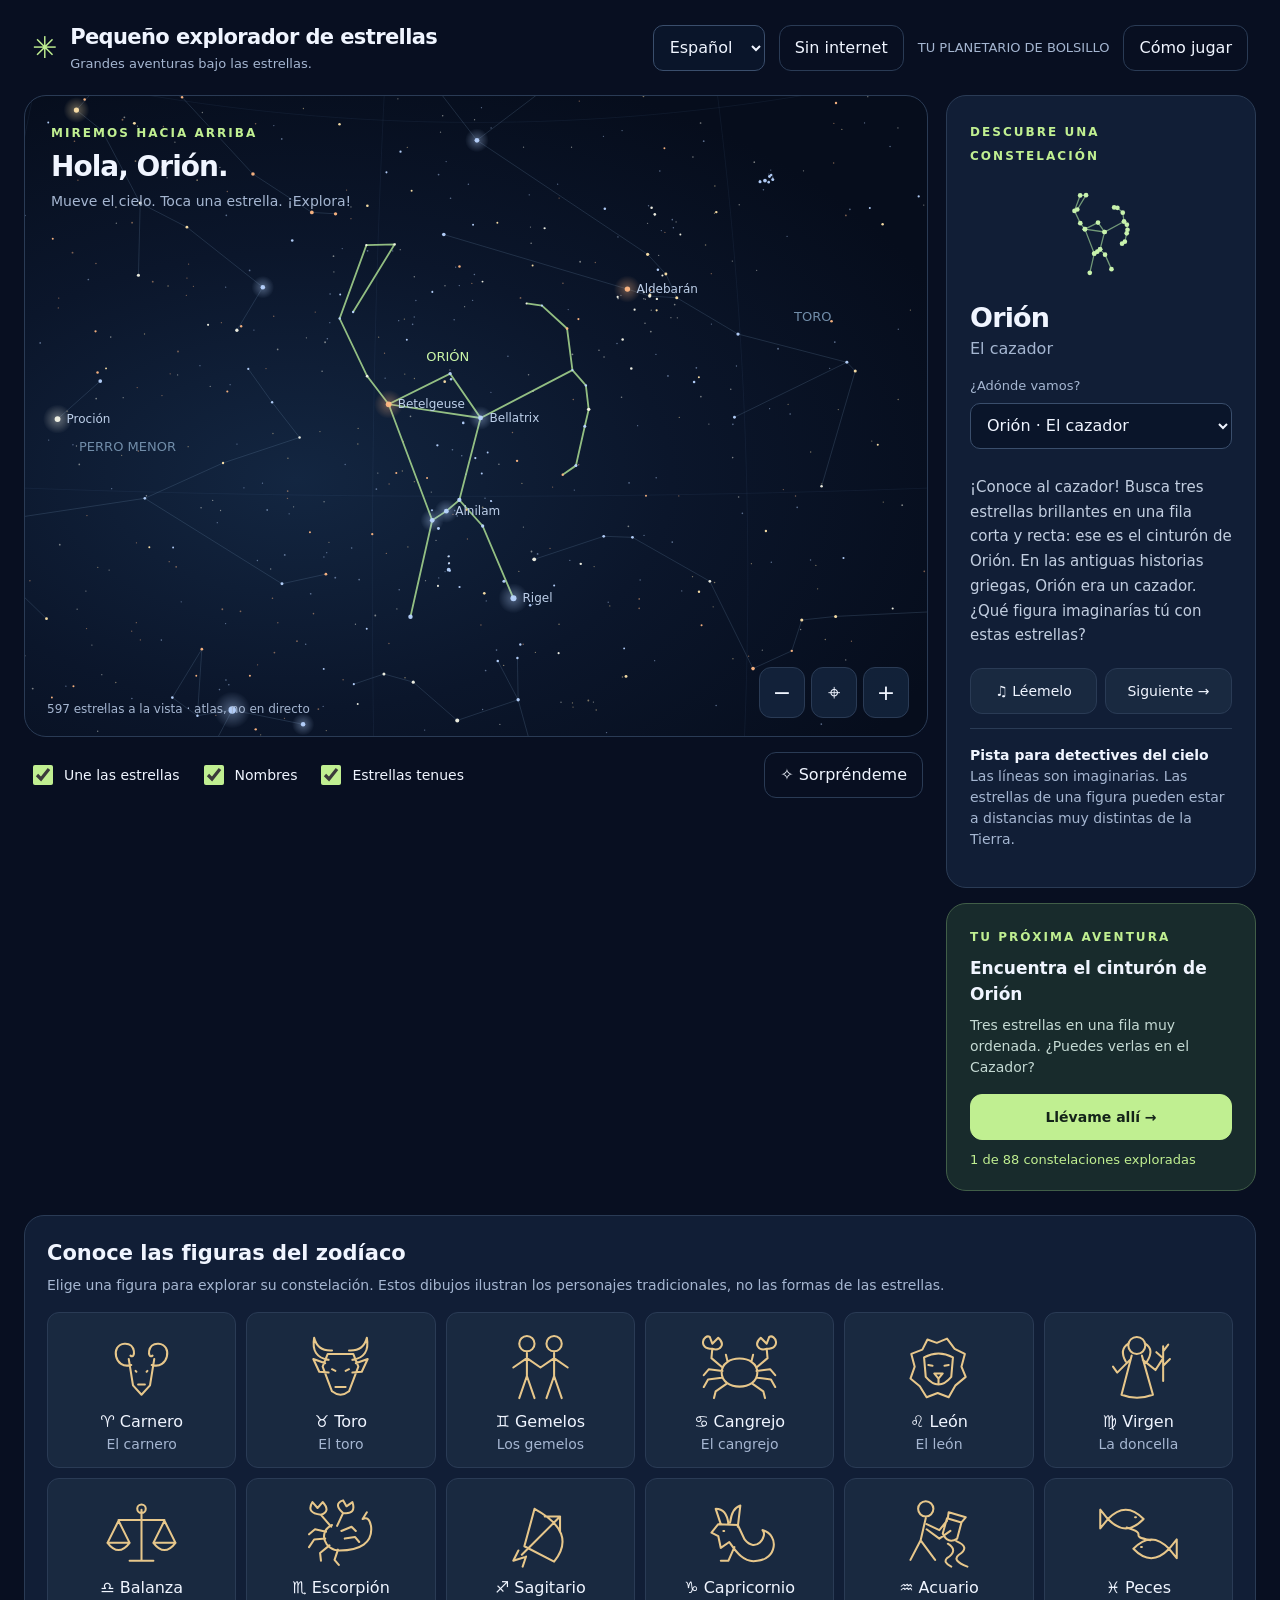
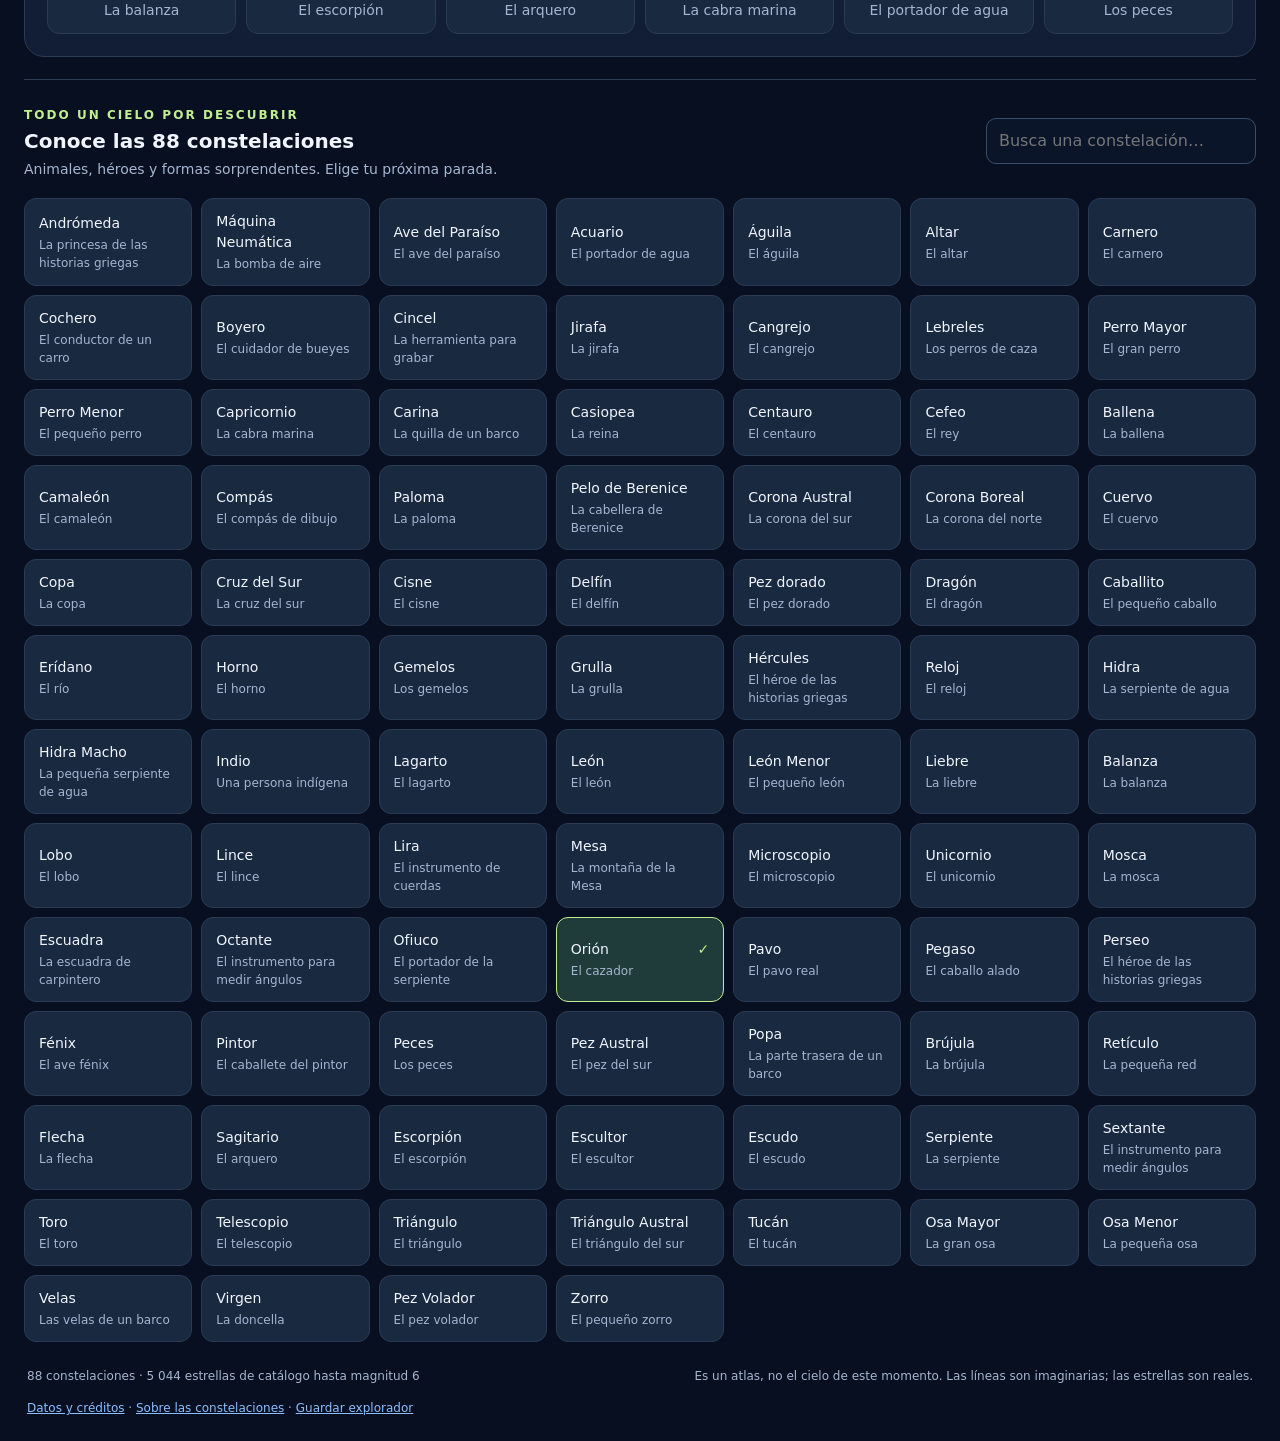
==== commit b61987b4: "Add bilingual zodiac figures and constellation navigation" ====
--- a/docs/index.html
+++ b/docs/index.html
@@ -3,11 +3,11 @@
 <style>
 :root{color-scheme:dark;--bg:#080f21;--panel:#111e36;--ink:#f0f5ff;--muted:#a5b6d1;--lime:#c0ef91;--line:#2a3b55;--blue:#89bfff}*{box-sizing:border-box}body{margin:0;background:var(--bg);color:var(--ink);font:16px/1.5 system-ui,-apple-system,sans-serif}button,input,select{font:inherit}button,select{cursor:pointer}button{min-height:46px;border:1px solid var(--line);border-radius:12px;background:#192940;color:var(--ink);padding:10px 15px;transition:background .15s}button:hover{background:#263d59}button:focus-visible,input:focus-visible,select:focus-visible,canvas:focus-visible{outline:3px solid var(--lime);outline-offset:3px}button:disabled{opacity:.4;cursor:default}.primary{background:var(--lime);color:#142319;border-color:var(--lime);font-weight:700}.primary:hover{background:#d2ffad}.ghost{background:transparent}.eyebrow{font-size:12px;font-weight:700;letter-spacing:.17em;text-transform:uppercase;color:var(--lime)}header{max-width:1600px;margin:auto;padding:22px 32px;display:flex;justify-content:space-between;align-items:center;gap:15px}.brand{display:flex;align-items:center;gap:13px}.brandmark{font-size:30px;color:var(--lime)}h1{font-size:21px;letter-spacing:-.6px;margin:0}.brand p{margin:0;font-size:13px;color:var(--muted)}.header-right{display:flex;align-items:center;gap:14px}.badge{font-size:13px;color:var(--muted)}main{max-width:1600px;margin:auto;padding:0 24px 24px}.workspace{display:grid;grid-template-columns:minmax(0,1fr) 310px;gap:18px}.sky-panel{position:relative;min-width:0;border:1px solid var(--line);border-radius:22px;overflow:hidden;background:radial-gradient(ellipse at 30% 60%,#132641 0,#0b162b 42%,#060d1c 80%)}.sky-title{position:absolute;top:24px;left:26px;pointer-events:none;z-index:1}.sky-title h2{font-size:28px;line-height:1.1;letter-spacing:-1px;margin:8px 0}.sky-title p{font-size:14px;color:var(--muted);margin:0}.sky-meta{position:absolute;left:22px;bottom:18px;pointer-events:none;color:var(--muted);font-size:12px;max-width:calc(100% - 165px)}canvas{display:block;width:100%;height:640px;touch-action:none;cursor:grab}canvas:active{cursor:grabbing}.zoom{position:absolute;right:18px;bottom:18px;display:flex;gap:6px}.zoom button{width:46px;padding:8px;font-size:22px;background:#13233beb}.map-toolbar{display:flex;align-items:center;justify-content:space-between;gap:14px;padding:15px 5px 0;flex-wrap:wrap}.toggles{display:flex;gap:20px;flex-wrap:wrap}.toggles label{display:flex;align-items:center;gap:8px;min-height:44px;font-size:14px;cursor:pointer}input[type=checkbox]{width:20px;height:20px;accent-color:var(--lime)}aside{display:flex;flex-direction:column;gap:15px}.explore-card{padding:23px;background:var(--panel);border:1px solid var(--line);border-radius:20px}.explore-card h2{font-size:27px;letter-spacing:-.8px;line-height:1.2;margin:15px 0 3px}.translation{color:var(--muted);margin:0 0 15px;font-size:16px}.description{font-size:15px;color:#c2cee0;margin:16px 0 20px;line-height:1.65}.wide{width:100%}.picker-label{font-size:13px;color:var(--muted);display:block;margin:0 0 7px}select,input[type=search]{width:100%;min-height:46px;border:1px solid #3a4e6c;border-radius:10px;padding:10px 12px;background:#0a152a;color:var(--ink)}select{margin-bottom:10px}.mini-map{display:block;width:100%;height:105px;margin:15px 0 0}.card-bottom{display:flex;gap:8px}.card-bottom button{font-size:14px;padding:10px;flex:1}.fact{border-top:1px solid var(--line);padding-top:16px;font-size:14px;color:var(--muted)}.fact strong{color:var(--ink)}.mission{padding:20px 23px;border:1px solid #415e48;background:#182b2c;border-radius:20px}.mission h3{font-size:17px;margin:8px 0}.mission p{color:#c4d9d3;font-size:14px;margin:0 0 16px}.mission button{font-size:14px}.progress{font-size:13px;color:var(--lime);margin-top:10px}.catalog{margin-top:22px;border-top:1px solid var(--line);padding-top:22px}.catalog-heading{display:flex;align-items:center;justify-content:space-between;gap:16px;flex-wrap:wrap}.catalog h2{font-size:20px;margin:0}.catalog-heading p{font-size:14px;color:var(--muted);margin:3px 0 0}.catalog input{width:270px}.constellation-grid{display:grid;grid-template-columns:repeat(auto-fill,minmax(155px,1fr));gap:9px;margin-top:18px}.constellation-grid button{text-align:left;padding:12px 14px;font-size:14px}.constellation-grid small{display:block;color:var(--muted);font-size:12px;margin-top:2px}.constellation-grid button[aria-pressed=true]{border-color:var(--lime);background:#203c3a}.visited{float:right;color:var(--lime)}footer{display:flex;justify-content:space-between;gap:14px;flex-wrap:wrap;font-size:12px;color:var(--muted);padding:25px 3px 0}a{color:var(--blue)}dialog{max-width:530px;width:calc(100% - 32px);background:var(--panel);color:var(--ink);border:1px solid var(--line);border-radius:20px;padding:28px}dialog::backdrop{background:#000a}dialog h2{margin-top:0}dialog li{margin:12px 0}dialog p,dialog li{color:#c2cee0}.star-info{display:none;border:1px solid #536f93;background:#162844;border-radius:16px;padding:18px;margin-bottom:15px}.star-info h3{font-size:22px;margin:0 0 6px}.star-info p{font-size:14px;color:#c3d3e8;margin:8px 0}.star-info .close{float:right;min-height:36px;padding:4px 10px}.star-info.visible{display:block}.no-results{color:var(--muted)}@media(min-width:1400px){canvas{height:690px}.workspace{grid-template-columns:minmax(0,1fr) 340px}}@media(max-width:950px){header{padding:18px 22px}.workspace{grid-template-columns:minmax(0,1fr) 270px;gap:12px}.explore-card{padding:18px}canvas{height:620px}.sky-title{left:20px}.sky-title h2{font-size:24px}.badge{display:none}}@media(max-width:700px){header{padding:15px 16px}h1{font-size:18px}.brand p{font-size:12px}.brandmark{font-size:25px}main{padding:0 12px 20px}.workspace{grid-template-columns:1fr}.sky-title{top:18px;left:18px}.sky-title h2{font-size:24px}canvas{height:480px}.sky-panel{border-radius:17px}.map-toolbar{padding-bottom:6px}.toggles{gap:10px}aside{display:grid;grid-template-columns:1fr 1fr;align-items:start}.explore-card{grid-column:1/-1}.mini-map{height:100px}.mission{grid-column:1/-1}.catalog input{width:100%}.catalog-heading{align-items:stretch}.header-right button{padding:8px 12px;font-size:14px}.sky-meta{font-size:11px}.constellation-grid{grid-template-columns:repeat(2,minmax(0,1fr))}}@media(prefers-reduced-motion:reduce){*{transition:none!important}}
 .header-right{flex-wrap:wrap;justify-content:flex-end}.language-label select{width:auto;margin:0;min-width:112px}.sr-only{position:absolute;width:1px;height:1px;overflow:hidden;clip-path:inset(50%)}.offline-status{font-size:14px;color:var(--lime);margin:12px 0}.offline-link{display:block;margin:12px 0;padding:12px;border:1px solid var(--line);border-radius:12px;text-align:center;text-decoration:none} @media(max-width:700px){header{flex-wrap:wrap}.header-right{width:100%;justify-content:flex-start;gap:8px}.brand{width:100%}.header-right button{flex:1}.header-right select{font-size:16px}}
-</style><link rel="manifest" href="./manifest.webmanifest"><link rel="apple-touch-icon" href="./icon-192.png"><meta name="apple-mobile-web-app-capable" content="yes"><meta name="apple-mobile-web-app-status-bar-style" content="black-translucent"></head><body>
+.zodiac-section{margin-top:24px;padding:22px;border:1px solid var(--line);border-radius:20px;background:var(--panel)}.zodiac-section h2{margin:0;font-size:21px}.zodiac-section p{margin:6px 0 16px;color:var(--muted);font-size:14px}.zodiac-grid{display:grid;grid-template-columns:repeat(6,minmax(0,1fr));gap:10px}.zodiac-grid button{display:flex;flex-direction:column;align-items:center;padding:12px 6px;min-width:0}.zodiac-grid svg{width:85px;height:85px;color:#e7c78b}.zodiac-grid small{color:var(--muted);font-size:14px}.zodiac-grid button[aria-pressed=true]{border-color:var(--lime);background:#203c3a}.zodiac-figure{margin:15px 0;text-align:center;color:#e7c78b}.zodiac-figure svg{width:150px;height:135px}.zodiac-figure figcaption{font-size:14px;color:var(--muted)}@media(max-width:700px){.zodiac-section{padding:16px}.zodiac-grid{grid-template-columns:repeat(3,minmax(0,1fr))}}</style><link rel="manifest" href="./manifest.webmanifest"><link rel="apple-touch-icon" href="./icon-192.png"><meta name="apple-mobile-web-app-capable" content="yes"><meta name="apple-mobile-web-app-status-bar-style" content="black-translucent"></head><body>
 <header><div class="brand"><span class="brandmark" aria-hidden="true">✳</span><div><h1 data-i18n="title">Pequeño explorador de estrellas</h1><p><span data-i18n="tagline">Big adventures. One night sky.</span></p></div></div><div class="header-right"><label class="language-label"><span class="sr-only" data-i18n="language">Language / Idioma</span><select id="language" aria-label="Language / Idioma"><option value="es">Español</option><option value="en">English</option></select></label><button id="offlineButton" class="ghost"><span data-i18n="offline">Use offline</span></button><span class="badge"><span data-i18n="badge">YOUR POCKET PLANETARIUM</span></span><button id="help" class="ghost"><span data-i18n="help">How to play</span></button></div></header>
 <main><div class="workspace"><section><div class="sky-panel"><div class="sky-title"><span class="eyebrow"><span data-i18n="look">LET’S LOOK UP</span></span><h2 id="skyHeading">Hello, Orion.</h2><p><span data-i18n="hint">Drag the sky. Tap a star. Get curious.</span></p></div><canvas id="sky" tabindex="0" role="img" aria-label="Interactive sky atlas. Drag to look around, pinch to zoom, or use arrow keys and plus and minus. Tap a star for details. Use the constellation list below for keyboard navigation.">Interactive star map. Choose a constellation below to read about it.</canvas><div class="sky-meta" id="skyMeta">Sky atlas · explore any direction</div><div class="zoom"><button id="out" aria-label="Zoom out">−</button><button id="home" aria-label="Return to selected constellation">⌖</button><button id="in" aria-label="Zoom in">+</button></div></div><div class="map-toolbar"><div class="toggles"><label><input type="checkbox" id="lines" checked><span data-i18n="lines">Connect the stars</span></label><label><input type="checkbox" id="labels" checked><span data-i18n="labels">Names</span></label><label><input type="checkbox" id="faint" checked><span data-i18n="faint">Faint stars</span></label></div><button id="surprise" class="ghost">✧ Surprise me</button></div></section>
-<aside><div class="explore-card"><span class="eyebrow"><span data-i18n="spotlight">CONSTELLATION SPOTLIGHT</span></span><svg id="mini" class="mini-map" aria-label="Selected constellation pattern" role="img"></svg><h2 id="name">Orion</h2><p id="translation" class="translation">The Hunter</p><label for="choose" class="picker-label"><span data-i18n="where">Where shall we go?</span></label><select id="choose" aria-label="Choose from all 88 constellations"></select><div id="starInfo" class="star-info" aria-live="polite"></div><p id="description" class="description"></p><div class="card-bottom"><button id="listen">♫ Read to me</button><button id="next"><span data-i18n="next">Next →</span></button></div><p id="fact" class="fact"></p></div><div class="mission"><span class="eyebrow"><span data-i18n="adventure">YOUR NEXT ADVENTURE</span></span><h3 id="missionTitle">Find Orion’s belt</h3><p id="missionText">Three stars in a neat little row. Can you spot them in the Hunter?</p><button id="missionButton" class="primary wide"><span data-i18n="take">Take me there →</span></button><div id="progress" class="progress" aria-live="polite">1 of 88 constellations explored</div></div></aside></div>
-<section class="catalog"><div class="catalog-heading"><div><span class="eyebrow"><span data-i18n="entire">AN ENTIRE SKY TO DISCOVER</span></span><h2><span data-i18n="meet">Meet all 88 constellations</span></h2><p><span data-i18n="catalogHint">Animals, heroes, and surprising shapes. Pick your next stop.</span></p></div><input id="search" type="search" placeholder="Find a constellation…" aria-label="Search constellations by name or meaning"></div><div id="grid" class="constellation-grid"></div></section>
+<aside><div class="explore-card"><span class="eyebrow"><span data-i18n="spotlight">CONSTELLATION SPOTLIGHT</span></span><figure id="zodiacFigure" class="zodiac-figure" hidden></figure><svg id="mini" class="mini-map" aria-label="Selected constellation pattern" role="img"></svg><h2 id="name">Orion</h2><p id="translation" class="translation">The Hunter</p><label for="choose" class="picker-label"><span data-i18n="where">Where shall we go?</span></label><select id="choose" aria-label="Choose from all 88 constellations"></select><div id="starInfo" class="star-info" aria-live="polite"></div><p id="description" class="description"></p><div class="card-bottom"><button id="listen">♫ Read to me</button><button id="next"><span data-i18n="next">Next →</span></button></div><p id="fact" class="fact"></p></div><div class="mission"><span class="eyebrow"><span data-i18n="adventure">YOUR NEXT ADVENTURE</span></span><h3 id="missionTitle">Find Orion’s belt</h3><p id="missionText">Three stars in a neat little row. Can you spot them in the Hunter?</p><button id="missionButton" class="primary wide"><span data-i18n="take">Take me there →</span></button><div id="progress" class="progress" aria-live="polite">1 of 88 constellations explored</div></div></aside></div>
+<section class="zodiac-section" aria-labelledby="zodiacTitle"><h2 id="zodiacTitle" data-i18n="zodiacTitle"></h2><p data-i18n="zodiacIntro"></p><div id="zodiacGrid" class="zodiac-grid"></div></section><section class="catalog"><div class="catalog-heading"><div><span class="eyebrow"><span data-i18n="entire">AN ENTIRE SKY TO DISCOVER</span></span><h2><span data-i18n="meet">Meet all 88 constellations</span></h2><p><span data-i18n="catalogHint">Animals, heroes, and surprising shapes. Pick your next stop.</span></p></div><input id="search" type="search" placeholder="Find a constellation…" aria-label="Search constellations by name or meaning"></div><div id="grid" class="constellation-grid"></div></section>
 <footer><span id="coverage"></span><span><span data-i18n="atlasNote">Atlas view, not your sky right now. Lines are imaginary; stars are real.</span></span><span><a href="https://github.com/ofrohn/d3-celestial" target="_blank" rel="noreferrer"><span data-i18n="credits">Star data & credits</span></a> · <a href="https://iauarchive.eso.org/public/themes/constellations/" target="_blank" rel="noreferrer"><span data-i18n="about">About constellations</span></a> · <a href="explorer.html" download="little-star-explorer.html"><span data-i18n="save">Save explorer</span></a></span></footer>
 </main><dialog id="helpDialog"><h2><span data-i18n="helpTitle">Your adventure starts here ✧</span></h2><ol id="helpSteps"><li><strong>Drag the sky</strong> with one finger to look around.</li><li><strong>Pinch with two fingers</strong> or use + and − to zoom.</li><li><strong>Tap a star</strong> to find its name and color.</li><li><strong>Choose a constellation</strong> and follow its connect-the-dots shape.</li><li>Try <strong>Read to me</strong> to hear the words aloud.</li></ol><p><span data-i18n="helpAtlas">This is a map of the whole sky, not a live view from your garden. Stars can be very far apart even when they look close together. The drawings are one way people imagine the patterns; different cultures tell different stories.</span></p><p><span data-i18n="helpStorage">Your discoveries are saved on this device when browser storage is available. No account needed in a copy hosted on your own website.</span></p><button id="closeHelp" class="primary wide"><span data-i18n="closeHelp">Let’s explore!</span></button></dialog>
 <!--
@@ -41,6 +41,26 @@
 const storiesEs={"Ser": "Esta serpiente tiene dos partes separadas en el cielo: cabeza y cola. Juntas forman una sola constelación, Serpens. Busca ambos grupos a los lados de Ofiuco, el portador de la serpiente.", "Ori": "¡Conoce al cazador! Busca tres estrellas brillantes en una fila corta y recta: ese es el cinturón de Orión. En las antiguas historias griegas, Orión era un cazador. ¿Qué figura imaginarías tú con estas estrellas?", "UMa": "¡Una gran osa pasea por el cielo! El Carro es un dibujo famoso dentro de esta constelación. También parece un cucharón, pero es solo una parte de la osa completa.", "UMi": "Esta pequeña osa tiene una estrella muy útil: Polaris, la Estrella Polar. Está cerca de la dirección del polo norte de la Tierra. Búscala en el extremo del mango del Pequeño Carro.", "Cas": "¿Ves un zigzag con forma de W o de M? En las historias griegas, Casiopea era una reina. Según desde dónde mires, ¡su silla de estrellas puede parecer estar al revés!", "Cyg": "Imagina un cisne volando con las alas abiertas. Su largo cuello y sus alas también forman una cruz. Deneb señala la cola del cisne.", "Lyr": "Esta pequeña constelación lleva el nombre de la lira, un instrumento musical de cuerdas. Su brillante estrella Vega es un buen lugar para empezar a buscar el dibujo.", "Sco": "Sigue una larga curva de estrellas para encontrar la cola del Escorpión. La brillante estrella rojiza Antares señala su corazón. El escorpión aparece en antiguas historias griegas.", "Leo": "Busca la cabeza y la melena del León: parecen un signo de interrogación al revés. Un triángulo de estrellas forma el otro extremo de este león del cielo.", "Cru": "¡Pequeña pero especial! La Cruz del Sur ocupa la menor área del cielo entre las 88 constelaciones oficiales. Busca su pequeña cruz en el cielo del sur.", "Peg": "Conoce al caballo alado de las historias griegas. Busca el gran cuadrado cercano: tres esquinas pertenecen a Pegaso y la cuarta está en Andrómeda.", "And": "Andrómeda es un personaje de las historias griegas. Su constelación también contiene la galaxia de Andrómeda, una enorme colección de estrellas mucho más allá de nuestra Vía Láctea.", "Dra": "Un largo dragón serpentea entre las dos osas del cielo del norte. Sigue las curvas de su cuerpo de estrellas. ¿Puedes encontrar su pequeña cabeza?", "CMa": "El gran perro está cerca de Orión. Busca a Sirio: es la estrella más brillante de nuestro cielo nocturno, vista desde la Tierra.", "Tau": "¡Conoce al Toro! Busca una cara con forma de V y dos largos cuernos. La estrella Aldebarán se ve anaranjada, como un ojo que brilla.", "Gem": "Dos figuras están una al lado de la otra. En las historias griegas se llaman Cástor y Pólux. Dos estrellas brillantes también llevan esos nombres.", "Aqr": "El portador de agua aparece en historias antiguas. Imagina a alguien inclinando una jarra, con ríos de estrellas que se derraman por el cielo.", "Sgr": "En las historias antiguas, esta constelación es un arquero. Algunas personas también ven una tetera en sus estrellas más brillantes. ¿Puedes imaginar el asa y el pico?", "Per": "Perseo es un héroe de las historias griegas. Busca su dibujo de estrellas con ramificaciones cerca de Casiopea y Andrómeda. ¡Estos personajes son vecinos en nuestros mapas del cielo!"};
 const missionsEs=[["Ori", "Encuentra el cinturón de Orión", "Tres estrellas en una fila muy ordenada. ¿Puedes verlas en el Cazador?"], ["Cas", "Busca un zigzag de estrellas", "Busca cinco estrellas que forman una W o una M. ¿Qué letra ves?"], ["UMa", "Conoce a la gran osa", "Encuentra el Carro dentro de esta constelación mucho más grande."], ["Sco", "Sigue una cola curvada", "Recorre el Escorpión desde su corazón hasta el extremo de su cola."], ["Cru", "Descubre la Cruz del Sur", "Viaja al cielo del sur y busca una pequeña cruz."], ["Lyr", "Saluda a Vega", "Toca la estrella más brillante cerca de la pequeña Lira."]];
 const helpMarkup={"en": "<li><strong>Drag the sky</strong> with one finger to look around.</li><li><strong>Pinch with two fingers</strong> or use + and − to zoom.</li><li><strong>Tap a star</strong> to find its name and color.</li><li><strong>Choose a constellation</strong> and follow its connect-the-dots shape.</li><li>Try <strong>Read to me</strong> to hear the words aloud.</li>", "es": "<li><strong>Mueve el cielo</strong> con un dedo para mirar alrededor.</li><li><strong>Separa o junta dos dedos</strong>, o usa + y −, para acercarte o alejarte.</li><li><strong>Toca una estrella</strong> para conocer su nombre y color.</li><li><strong>Elige una constelación</strong> y sigue su dibujo de puntos unidos.</li><li>Prueba <strong>Léemelo</strong> para escuchar el texto.</li>"};
+
+const ZODIAC={"Ari": ["♈", "M38 42 C18 48 13 18 30 17 C44 16 43 36 37 31 M62 42 C82 48 87 18 70 17 C56 16 57 36 63 31 M35 35 L40 66 L50 77 L60 66 L65 35 M43 49 L44 50 M56 50 L57 49 M46 65 L54 65"], "Tau": ["♉", "M36 36 Q15 33 19 10 Q23 26 40 25 M64 36 Q85 33 81 10 Q77 26 60 25 M35 29 L29 44 L40 73 Q50 81 60 73 L71 44 L65 29 Z M32 40 L18 35 L25 50 L36 51 M68 40 L82 35 L75 50 L64 51 M40 47 L44 49 M56 49 L60 47 M44 68 L56 68"], "Gem": ["♊", "M34 26 a9 9 0 1 0 0 -18 a9 9 0 1 0 0 18 M66 26 a9 9 0 1 0 0 -18 a9 9 0 1 0 0 18 M34 28 L34 55 L25 81 M34 55 L43 81 M66 28 L66 55 L57 81 M66 55 L75 81 M18 45 L34 34 L50 45 L66 34 L82 45"], "Cnc": ["♋", "M29 51 C29 29 71 29 71 51 C71 73 29 73 29 51 Z M36 38 L34 30 M64 38 L66 30 M30 45 L17 34 L18 23 M70 45 L83 34 L82 23 M18 23 C0 23 8 5 15 9 L18 17 L25 10 C34 18 27 26 18 23 M82 23 C100 23 92 5 85 9 L82 17 L75 10 C66 18 73 26 82 23 M30 49 L14 47 L8 54 M29 57 L13 59 L8 68 M35 64 L22 73 L20 81 M70 49 L86 47 L92 54 M71 57 L87 59 L92 68 M65 64 L78 73 L80 81"], "Leo": ["♌", "M31 24 L37 12 L48 16 L60 11 L69 23 L81 29 L77 44 L82 56 L70 66 L62 80 L49 75 L36 80 L28 67 L17 58 L22 44 L18 29 Z M33 33 Q50 24 67 33 L65 56 Q50 74 35 56 Z M38 42 L43 43 M57 43 L62 42 M45 52 L55 52 L50 58 Z M50 58 L50 63"], "Vir": ["♍", "M48 29 a10 10 0 1 0 0 -20 a10 10 0 1 0 0 20 M38 17 Q27 24 35 38 M58 17 Q69 24 60 38 M42 31 L30 77 Q48 84 67 77 L54 31 M40 36 L25 51 L20 44 M55 36 L70 48 L79 34 M79 61 L79 20 M79 34 L71 27 M79 43 L87 35 M79 26 L85 18"], "Lib": ["♎", "M50 17 L50 76 M36 77 L64 77 M23 29 L77 29 M50 11 a5 5 0 1 0 0 10 a5 5 0 1 0 0 -10 M23 30 L10 56 L36 56 Z M77 30 L64 56 L90 56 Z M10 56 Q23 73 36 56 M64 56 Q77 73 90 56"], "Sco": ["♏", "M40 35 C23 43 31 65 49 65 C73 65 88 56 86 37 Q84 24 76 28 L81 20 M39 37 L27 23 M46 36 L53 21 M27 23 Q9 21 17 8 L23 15 L29 8 Q39 19 27 23 M53 21 Q41 10 53 6 L57 13 L64 8 Q69 23 53 21 M33 43 L20 40 L13 46 M32 51 L19 52 L13 61 M37 59 L26 68 L27 77 M47 64 L43 76 L48 82 M51 42 L63 37 L68 42 M55 51 L67 49 L72 55"], "Sgr": ["♐", "M28 70 L73 25 M55 25 L73 25 L73 43 M43 16 Q94 44 66 78 M43 16 L31 60 L66 78 M24 65 L18 77 L31 73 M33 72 L29 84"], "Cap": ["♑", "M28 34 L22 16 Q35 16 37 34 M39 32 Q41 15 51 12 L48 37 M25 34 L48 35 L56 52 C69 69 84 48 77 41 C98 47 93 76 71 77 C54 81 43 62 38 55 L28 62 L25 48 L17 44 Z M31 42 L32 42 M44 61 L37 77 L28 77"], "Aqr": ["♒", "M35 25 a9 9 0 1 0 0 -18 a9 9 0 1 0 0 18 M35 27 L29 53 L17 76 M29 53 L46 76 M36 34 L51 41 L60 30 M36 40 L51 51 L64 42 M60 27 L77 32 L72 51 Q61 58 55 45 Z M61 27 L62 20 L82 26 L77 32 M71 54 Q88 61 74 70 Q65 77 84 84 M61 57 Q74 65 60 74 Q55 79 65 84"], "Psc": ["♓", "M14 28 Q35 6 56 28 Q35 50 14 28 Z M14 28 L5 17 L5 39 Z M46 26 L47 26 M86 63 Q65 41 44 63 Q65 85 86 63 Z M86 63 L95 52 L95 74 Z M54 61 L53 61 M36 38 C65 47 35 47 64 53"]};
+UI.zodiacTitle={en:'Meet the zodiac figures',es:'Conoce las figuras del zodíaco'};
+UI.zodiacIntro={en:'Choose a figure to explore its constellation. These drawings illustrate the traditional characters, not the shapes of the stars.',es:'Elige una figura para explorar su constelación. Estos dibujos ilustran los personajes tradicionales, no las formas de las estrellas.'};
+function zodiacArt(id){return `<svg viewBox="0 0 100 90" aria-hidden="true" focusable="false"><path d="${ZODIAC[id][1]}" fill="none" stroke="currentColor" stroke-width="2.4" stroke-linecap="round" stroke-linejoin="round"/></svg>`}
+function renderZodiac(){
+ $('zodiacGrid').replaceChildren();
+ for(const id of Object.keys(ZODIAC)){
+  const c=DATA.constellations.find(c=>c.id===id),b=document.createElement('button');
+  b.setAttribute('aria-pressed',String(id===selected));
+  b.innerHTML=zodiacArt(id);
+  const name=document.createElement('span');name.textContent=ZODIAC[id][0]+' '+constellationName(c);
+  const caption=document.createElement('small');caption.textContent=meaning(c);b.append(name,caption);
+  b.onclick=()=>{select(id);canvas.scrollIntoView({behavior:matchMedia('(prefers-reduced-motion: reduce)').matches?'instant':'smooth',block:'center'})};
+  $('zodiacGrid').append(b);
+ }
+ const figure=$('zodiacFigure');figure.hidden=!ZODIAC[selected];
+ figure.innerHTML=ZODIAC[selected]?zodiacArt(selected)+`<figcaption>${meaning(con())}</figcaption>`:'';
+}
+
 let language='es',offlineState='offlineGo';
 try{const saved=localStorage.getItem('little-star-language');if(saved==='en'||saved==='es')language=saved}catch{}
 const t=key=>UI[key][language];
@@ -86,7 +106,7 @@
 new ResizeObserver(resize).observe(canvas);
 function center(){const c=con();const points=c.lines.flat();let v=[0,0,0];for(const p of points){const q=vector(p);v=v.map((x,i)=>x+q[i])}if(points.length){lon=Math.atan2(v[1],v[0])/RAD;lat=Math.atan2(v[2],Math.hypot(v[0],v[1]))/RAD}else{[lon,lat]=c.p}const maxAngle=Math.max(10,...points.map(p=>{const a=vector(p),b=vector([lon,lat]);return Math.acos(Math.min(1,Math.max(-1,a.reduce((s,x,i)=>s+x*b[i],0))))/RAD}));zoom=Math.max(.75,Math.min(5,.33/Math.tan(maxAngle*RAD/2)));requestDraw()}
 function miniature(c){const points=c.lines.flat();const a=c.p[0]*RAD,d=c.p[1]*RAD;function xy(p){const v=vector(p);return [v[0]*Math.sin(a)-v[1]*Math.cos(a),v[0]*Math.cos(a)*Math.sin(d)+v[1]*Math.sin(a)*Math.sin(d)-v[2]*Math.cos(d)]}const mapped=points.map(xy);if(!mapped.length)return;const xs=mapped.map(p=>p[0]),ys=mapped.map(p=>p[1]),xmin=Math.min(...xs),xmax=Math.max(...xs),ymin=Math.min(...ys),ymax=Math.max(...ys),scale=Math.min(220/(xmax-xmin||1),80/(ymax-ymin||1));const transform=p=>{const q=xy(p);return [135+(q[0]-(xmin+xmax)/2)*scale,52+(q[1]-(ymin+ymax)/2)*scale]};$('mini').setAttribute('viewBox','0 0 270 105');$('mini').innerHTML=c.lines.map(l=>`<polyline points="${l.map(p=>transform(p).join(',')).join(' ')}" fill="none" stroke="#729978" stroke-width="1.3"/>`).join('')+points.map(p=>{const q=transform(p);return `<circle cx="${q[0]}" cy="${q[1]}" r="2.4" fill="#c8f2ad"/>`}).join('')}
-function select(id){if('speechSynthesis' in window)speechSynthesis.cancel();$('listen').textContent=t($('listen').disabled?'noAudio':'read');selected=id;picked=null;const c=con();visited.add(id);try{localStorage.setItem('little-star-visits',JSON.stringify([...visited]))}catch{}$('name').textContent=constellationName(c);$('translation').textContent=meaning(c);$('choose').value=id;$('skyHeading').textContent=language==='es'?`Hola, ${constellationName(c)}.`:`Hello, ${c.name}.`;$('description').textContent=language==='es'?(storiesEs[id]||`Esta constelación se llama ${c.nameEs}. Su figura representa: ${c.meaningEs.toLowerCase()}. Sigue las líneas de estrella en estrella y luego ocúltalas. ¿Puedes encontrar el mismo dibujo? ¿A qué te recuerda?`):(stories[id]||`This constellation is called ${c.name}. Its English name is ${c.meaning}. Follow the lines from star to star, then turn them off. Can you still find the same pattern? What does it look like to you?`);$('fact').innerHTML='<strong>'+t('tip')+'</strong><br>'+t('tipText');$('starInfo').classList.remove('visible');$('progress').textContent=language==='es'?`${visited.size} de 88 constelaciones exploradas`:`${visited.size} of 88 constellations explored`;miniature(c);renderGrid();center()}
+function select(id){if('speechSynthesis' in window)speechSynthesis.cancel();$('listen').textContent=t($('listen').disabled?'noAudio':'read');selected=id;picked=null;const c=con();visited.add(id);try{localStorage.setItem('little-star-visits',JSON.stringify([...visited]))}catch{}$('name').textContent=constellationName(c);$('translation').textContent=meaning(c);$('choose').value=id;$('skyHeading').textContent=language==='es'?`Hola, ${constellationName(c)}.`:`Hello, ${c.name}.`;$('description').textContent=language==='es'?(storiesEs[id]||`Esta constelación se llama ${c.nameEs}. Su figura representa: ${c.meaningEs.toLowerCase()}. Sigue las líneas de estrella en estrella y luego ocúltalas. ¿Puedes encontrar el mismo dibujo? ¿A qué te recuerda?`):(stories[id]||`This constellation is called ${c.name}. Its English name is ${c.meaning}. Follow the lines from star to star, then turn them off. Can you still find the same pattern? What does it look like to you?`);$('fact').innerHTML='<strong>'+t('tip')+'</strong><br>'+t('tipText');$('starInfo').classList.remove('visible');$('progress').textContent=language==='es'?`${visited.size} de 88 constelaciones exploradas`:`${visited.size} of 88 constellations explored`;miniature(c);renderGrid();renderZodiac();center()}
 function renderGrid(){const query=normalize($('search').value);const found=DATA.constellations.filter(c=>normalize(c.name+' '+c.meaning+' '+c.nameEs+' '+c.meaningEs).includes(query));$('grid').replaceChildren();for(const c of found){const b=document.createElement('button');b.setAttribute('aria-pressed',String(c.id===selected));b.textContent=constellationName(c);const sub=document.createElement('small');sub.textContent=meaning(c);b.append(sub);if(visited.has(c.id)){const mark=document.createElement('span');mark.className='visited';mark.textContent='✓';mark.setAttribute('aria-label',t('explored'));b.prepend(mark)}b.onclick=()=>{select(c.id);canvas.scrollIntoView({behavior:matchMedia('(prefers-reduced-motion: reduce)').matches?'instant':'smooth',block:'center'})};$('grid').append(b)}if(!found.length){const p=document.createElement('p');p.className='no-results';p.textContent=t('empty');$('grid').append(p)}}
 function showStar(s){picked=s;const name=starName(s)||(language==='es'?`Estrella HIP ${s.id}`:`Star HIP ${s.id}`),colors=language==='es'?['blanco azulado','blanco','blanco amarillento','rojo anaranjado']:['blue-white','white','yellow-white','orange-red'],color=colors[s.bv<.1?0:s.bv<.6?1:s.bv<1.1?2:3];const panel=$('starInfo');panel.replaceChildren();const close=document.createElement('button');close.className='close';close.textContent='×';close.setAttribute('aria-label',t('closeStar'));close.onclick=()=>{picked=null;panel.classList.remove('visible');requestDraw()};const title=document.createElement('h3');title.textContent=name;const p=document.createElement('p');p.textContent=language==='es'?`Esta estrella se ve de color ${color}. La superficie de las estrellas azules es más caliente que la de las rojas.`:`This star looks ${color}. Blue stars have hotter surfaces than red stars.`;const mag=document.createElement('p');mag.textContent=language==='es'?`Puntuación de brillo: ${number(s.mag)}. Un número menor significa más brillo en nuestro cielo.`:`Brightness score: ${s.mag.toFixed(1)}. Smaller scores mean brighter in our sky.`;panel.append(close,title,p,mag);panel.classList.add('visible');requestDraw()}
 const pointers=new Map();let gesture=null,moved=false;
